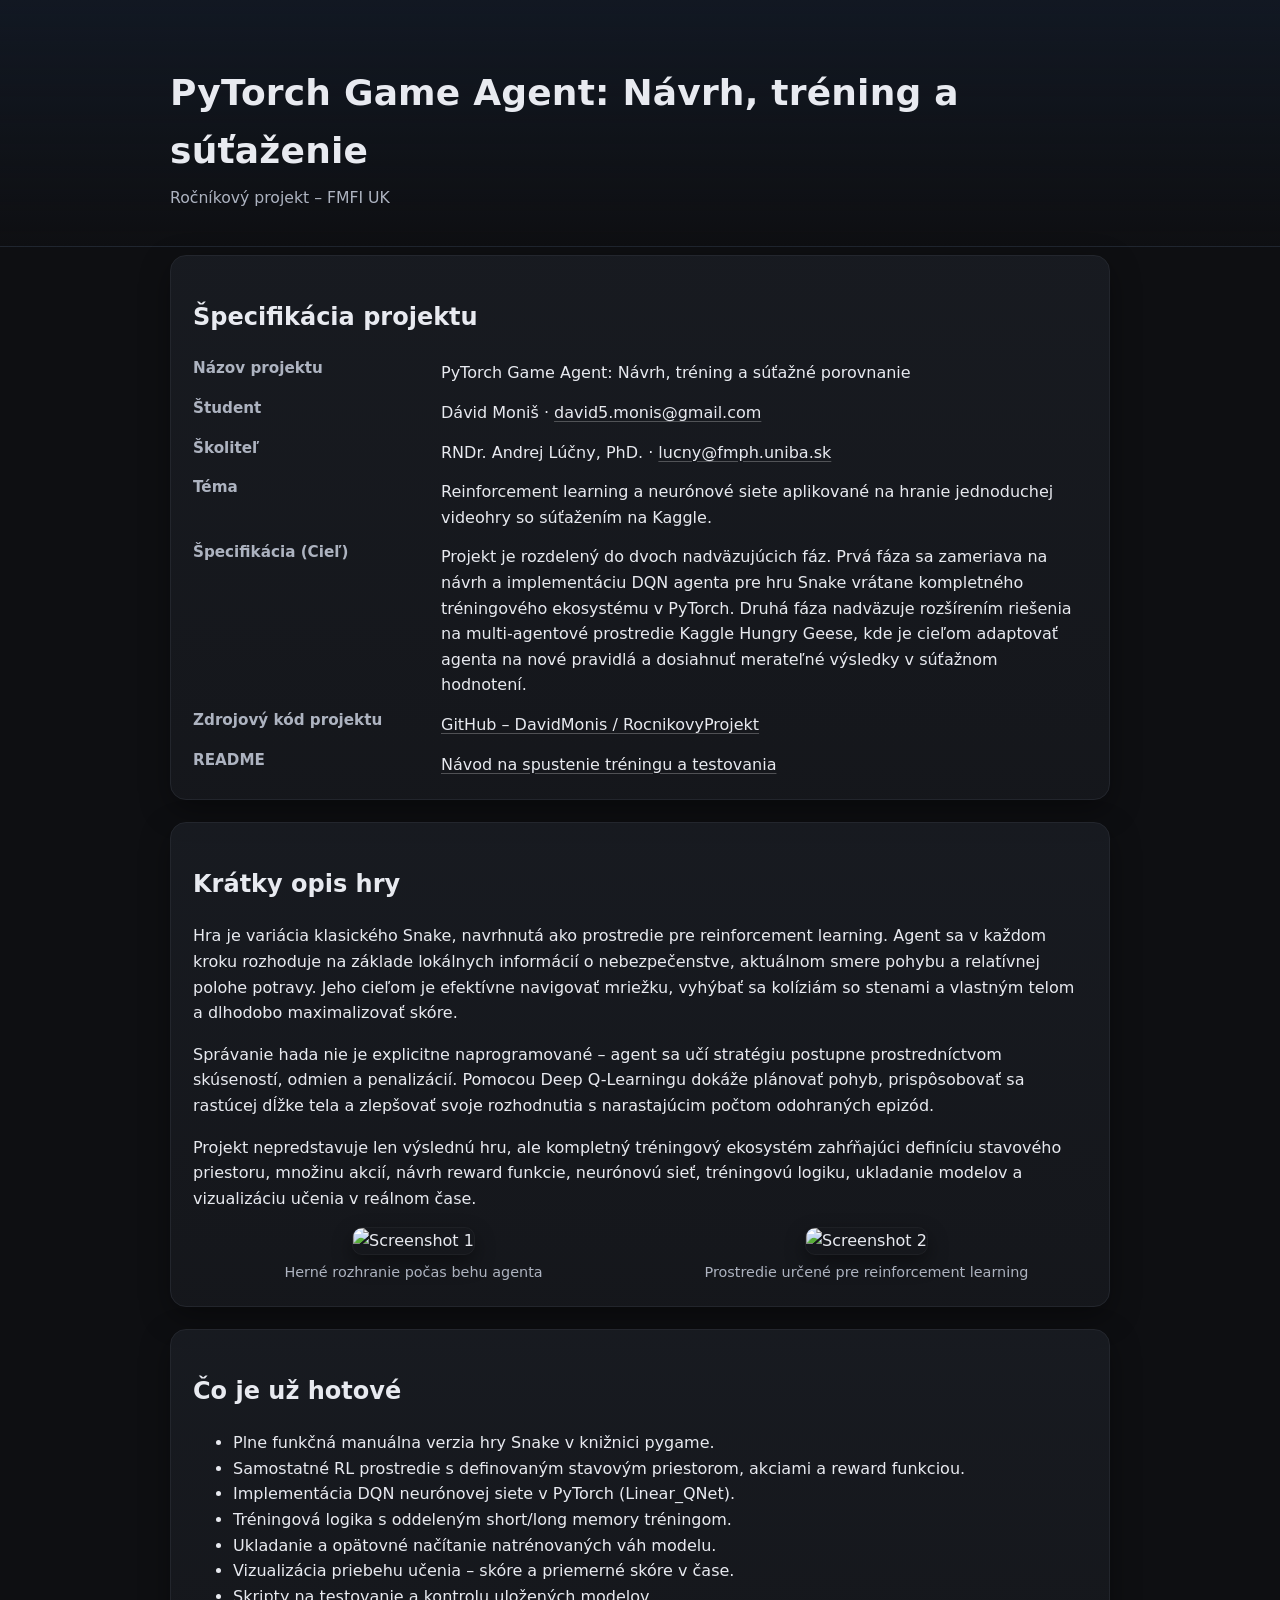
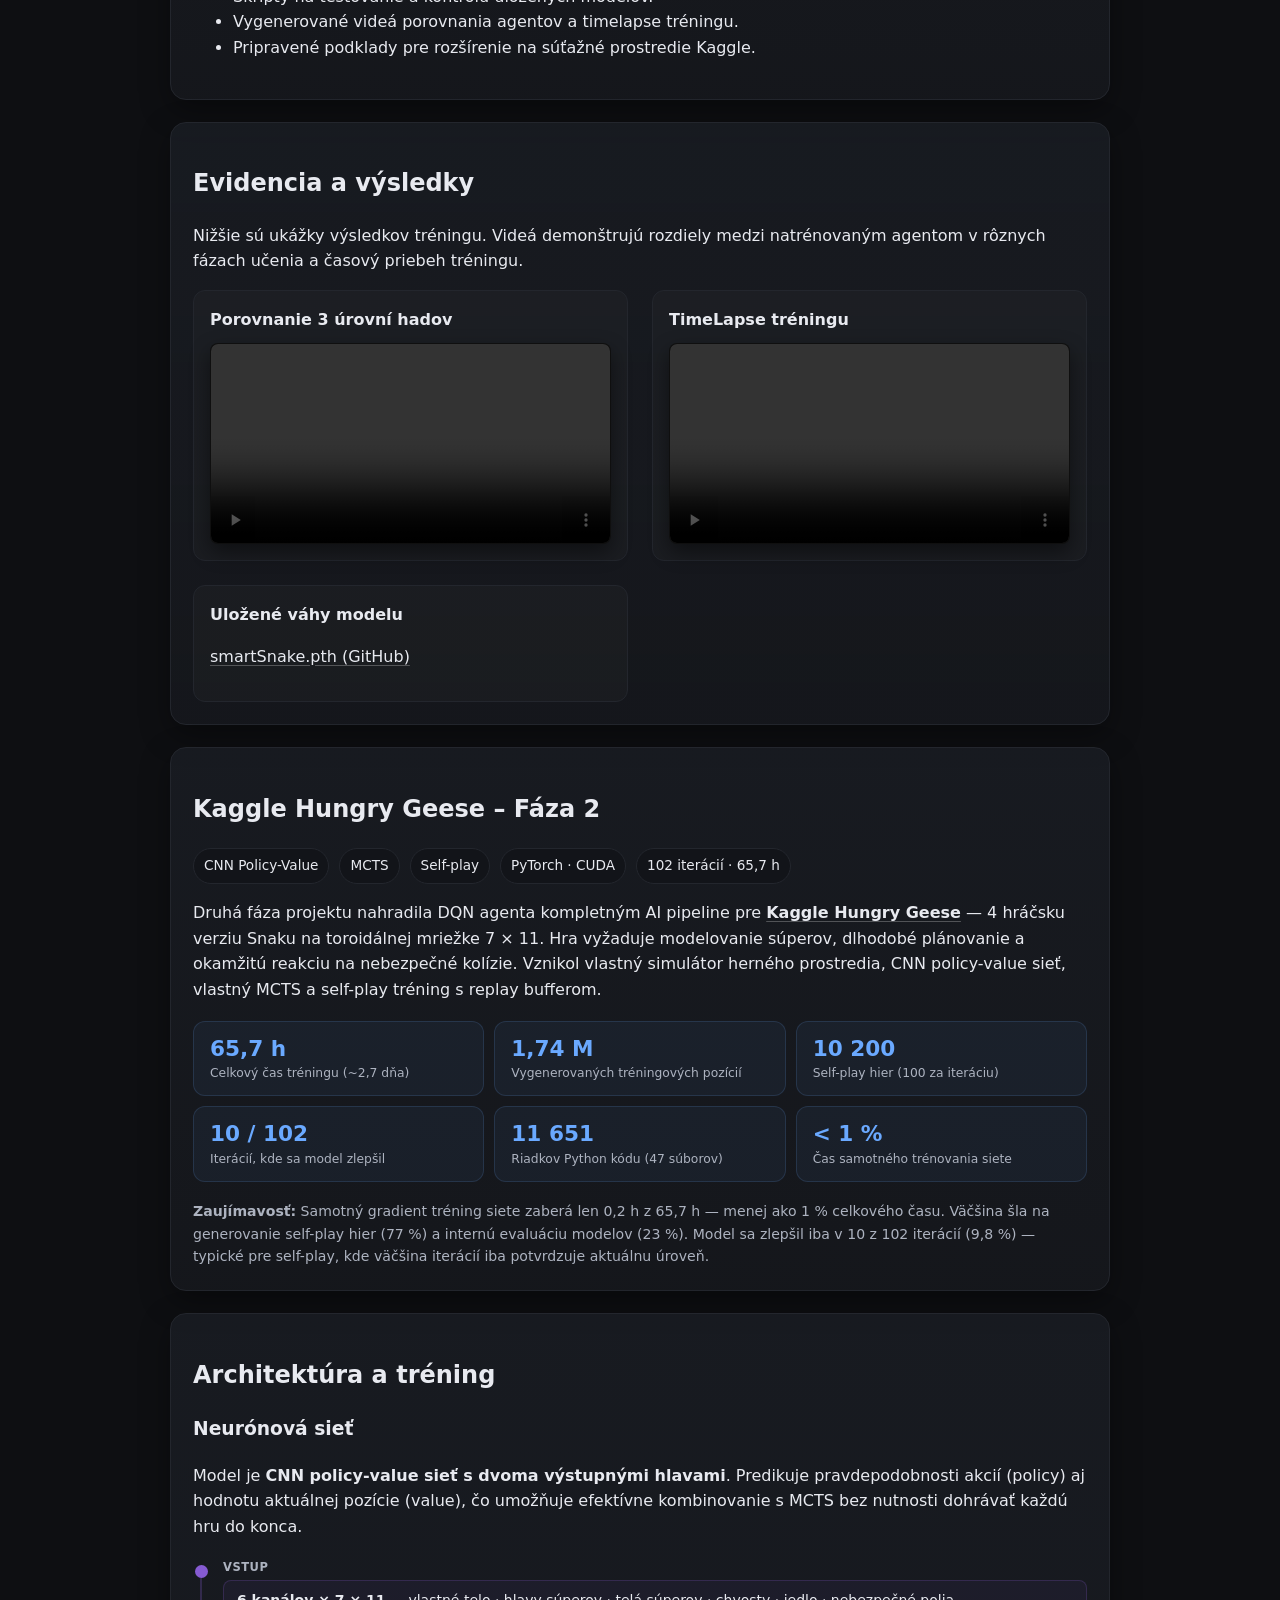
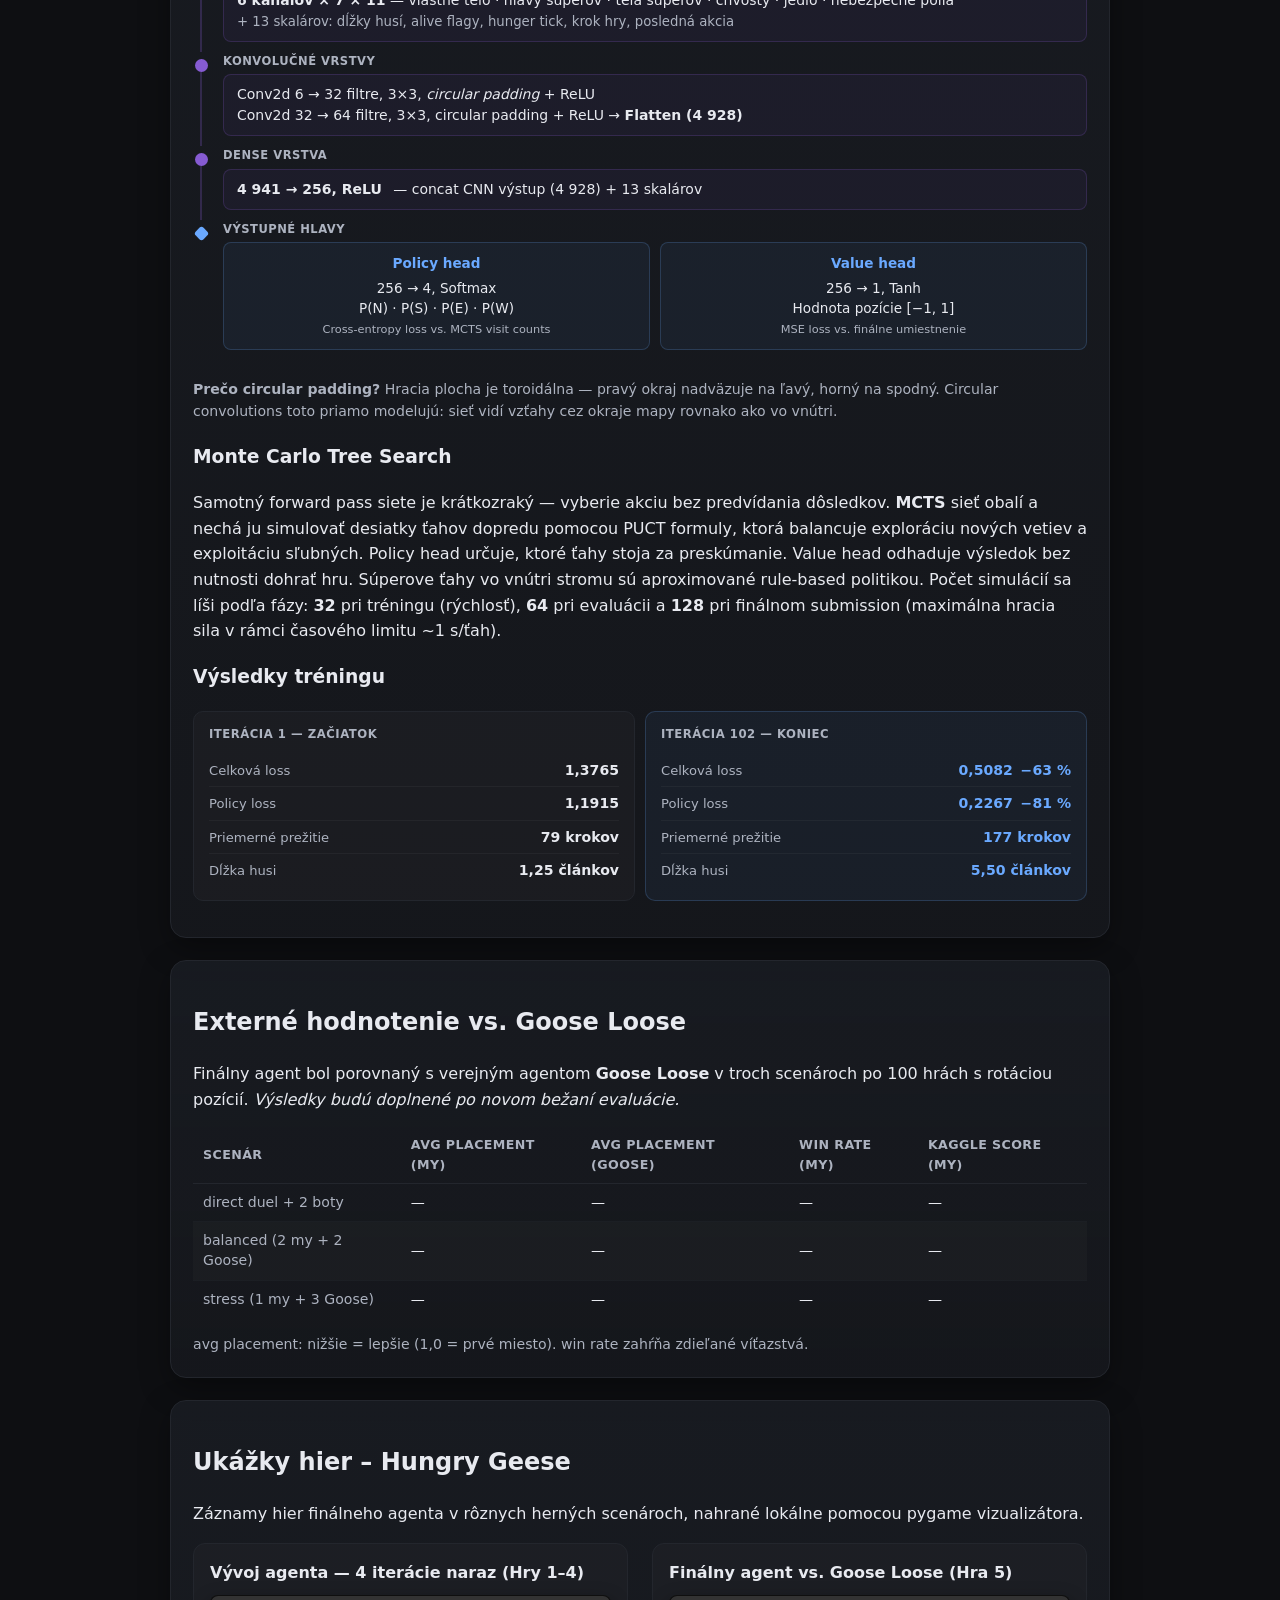
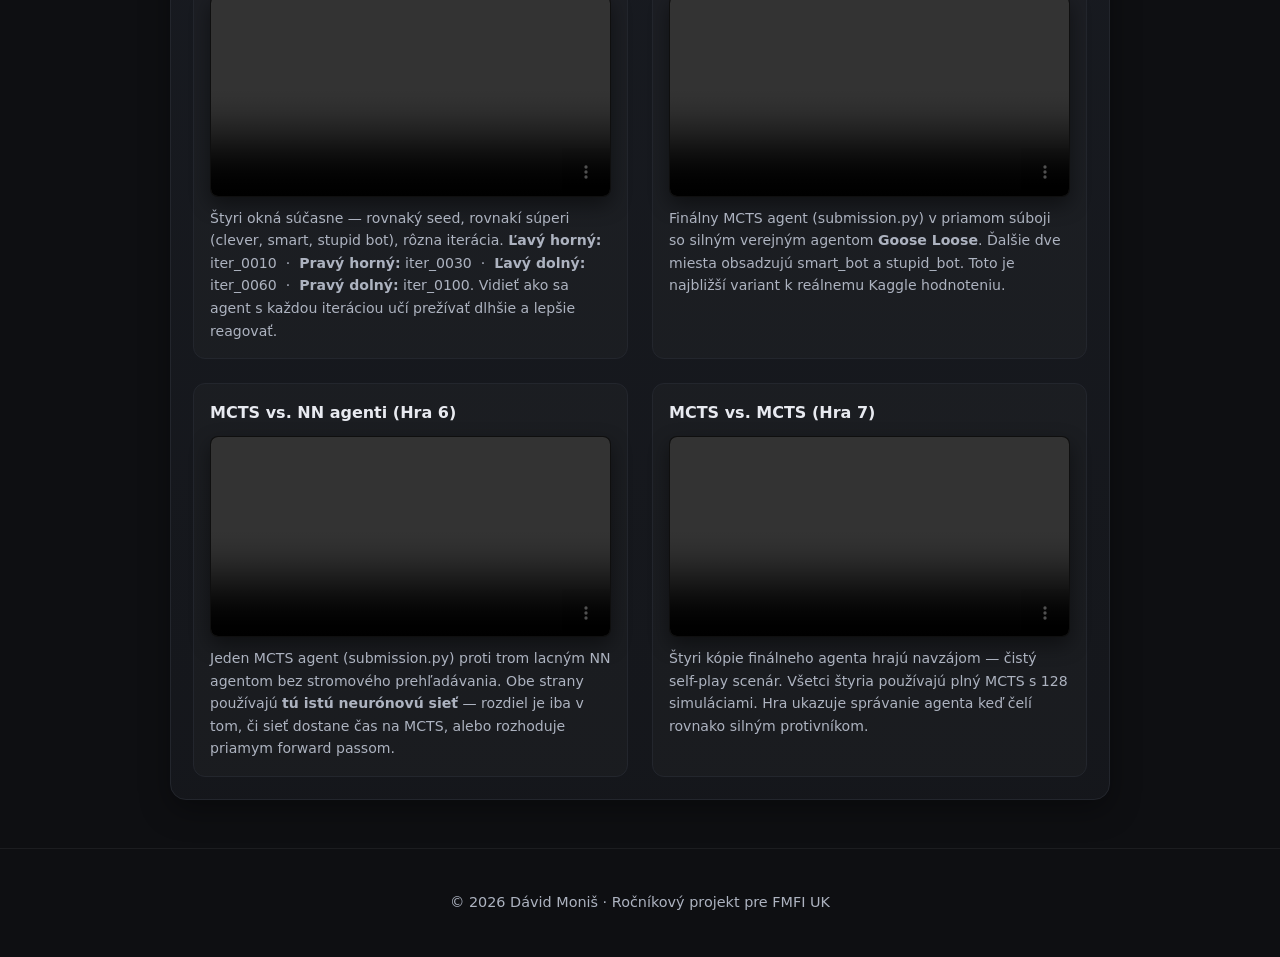
==== index.html @ ac4fe653 "Update index.html" ====
<!DOCTYPE html>
<html lang="sk">
<head>
  <meta charset="utf-8" />
  <meta name="viewport" content="width=device-width, initial-scale=1" />
  <title>PyTorch Game Agent: Návrh, tréning a súťaženie</title>
  <meta name="description" content="Ročníkový projekt: tréning neurónovej siete v Pythone (PyTorch) pre hranie jednoduchej videohry a súťažné porovnanie (Kaggle).">
  <style>
:root{
  --bg: #0e0f12;
  --card: #16181d;
  --text: #e8eaf0;
  --muted: #adb3c0;
  --accent: #6aa9ff;
  --accent-2: #a26bff;
  --border: #23262d;
  --shadow: 0 10px 30px rgba(0,0,0,0.35);
  --radius: 16px;
}

*{ box-sizing: border-box; }

html, body{
  margin: 0;
  padding: 0;
  background: radial-gradient(1200px 800px at 20% -10%, #182030 0%, var(--bg) 55%);
  color: var(--text);
  font-family: system-ui, -apple-system, Segoe UI, Roboto, Ubuntu, Cantarell,
               "Helvetica Neue", Arial, "Noto Sans", "Apple Color Emoji",
               "Segoe UI Emoji", "Segoe UI Symbol";
  line-height: 1.6;
}

.container{
  width: 100%;
  max-width: 980px;
  margin: 0 auto;
  padding: 0 20px;
}

.site-header{
  padding: 64px 0 36px;
  background: linear-gradient(180deg, rgba(20,30,46,0.6), rgba(14,15,18,0));
  border-bottom: 1px solid rgba(255,255,255,0.06);
}

.project-title{
  margin: 0 0 6px 0;
  font-size: clamp(24px, 3vw, 36px);
  letter-spacing: 0.2px;
}

.project-subtitle{
  margin: 0;
  color: var(--muted);
  font-size: 0.98rem;
}

.card{
  background: linear-gradient(180deg, rgba(30,34,42,0.6), rgba(22,24,29,0.85));
  border: 1px solid var(--border);
  border-radius: var(--radius);
  box-shadow: var(--shadow);
  padding: 22px 22px;
  margin-top: 22px;
}

.project-spec{
  margin-top: 8px;
}

.spec-list{
  display: grid;
  grid-template-columns: 1fr;
  gap: 14px 24px;
  margin: 0;
}

.spec-list dt{
  font-weight: 600;
  color: var(--muted);
  font-size: 0.95rem;
}

.spec-list dd{
  margin: 4px 0 0 0;
}

/* ── Badges ── */
.badges{
  margin-top: 16px;
  display: flex;
  flex-wrap: wrap;
  gap: 10px;
}

.badge{
  display: inline-block;
  padding: 6px 10px;
  border: 1px solid var(--border);
  border-radius: 999px;
  background: #121419;
  font-size: 0.85rem;
  color: var(--text);
}

/* ── Media grid ── */
.media-grid{
  display: grid;
  grid-template-columns: 1fr;
  gap: 12px;
  margin-top: 12px;
}

.media-grid figure{
  margin: 0;
  text-align: center;
}

.media-grid img{
  max-width: 100%;
  border-radius: 10px;
  border: 1px solid rgba(255,255,255,0.04);
  box-shadow: 0 8px 20px rgba(0,0,0,0.4);
}

.media-grid figcaption{
  margin-top: 6px;
  font-size: 0.9rem;
  color: var(--muted);
}

/* ── Video grid ── */
.video-grid{
  display: grid;
  grid-template-columns: 1fr;
  gap: 20px;
  margin-top: 16px;
}

.video-card{
  background: rgba(255,255,255,0.02);
  border: 1px solid var(--border);
  border-radius: 12px;
  padding: 16px;
}

.video-card h3{
  margin: 0 0 10px;
  font-size: 1rem;
  color: var(--text);
}

.video-card video{
  display: block;
  width: 100%;
  border-radius: 8px;
  border: 1px solid rgba(255,255,255,0.06);
  background: #000;
  box-shadow: 0 8px 20px rgba(0,0,0,0.45);
}

.note{
  font-size: 0.88rem;
  color: var(--muted);
  margin: 10px 0 0;
}

/* ── Stat grid ── */
.stat-grid {
  display: grid;
  grid-template-columns: repeat(3, 1fr);
  gap: 10px;
  margin: 18px 0;
}

.stat-card {
  background: rgba(106, 169, 255, 0.06);
  border: 1px solid rgba(106, 169, 255, 0.15);
  border-radius: 12px;
  padding: 14px 16px;
}

.stat-card .sv {
  display: block;
  font-size: 1.35rem;
  font-weight: 700;
  color: var(--accent);
  line-height: 1.2;
}

.stat-card .sl {
  display: block;
  font-size: 0.77rem;
  color: var(--muted);
  margin-top: 4px;
  line-height: 1.3;
}

/* ── Architecture timeline ── */
.arch-timeline {
  margin: 18px 0;
}

.arch-tl-item {
  display: flex;
  gap: 14px;
}

.arch-tl-aside {
  width: 16px;
  flex-shrink: 0;
  display: flex;
  flex-direction: column;
  align-items: center;
}

.arch-tl-dot {
  width: 13px;
  height: 13px;
  background: var(--accent-2);
  border-radius: 50%;
  opacity: 0.8;
  flex-shrink: 0;
  margin-top: 7px;
}

.arch-tl-dot.diamond {
  border-radius: 3px;
  transform: rotate(45deg);
  width: 11px;
  height: 11px;
  background: var(--accent);
  opacity: 1;
  margin-top: 8px;
}

.arch-tl-line {
  width: 2px;
  background: rgba(162, 107, 255, 0.2);
  flex: 1;
  min-height: 14px;
}

.arch-tl-body {
  flex: 1;
  padding-bottom: 10px;
}

.arch-tl-layer {
  font-size: 0.72rem;
  font-weight: 700;
  text-transform: uppercase;
  letter-spacing: 0.5px;
  color: var(--muted);
  margin-bottom: 4px;
}

.arch-tl-box {
  background: rgba(162, 107, 255, 0.05);
  border: 1px solid rgba(162, 107, 255, 0.17);
  border-radius: 8px;
  padding: 9px 13px;
  font-size: 0.875rem;
  line-height: 1.5;
}

.arch-tl-heads {
  display: flex;
  gap: 10px;
}

.arch-tl-head {
  flex: 1;
  background: rgba(106, 169, 255, 0.06);
  border: 1px solid rgba(106, 169, 255, 0.2);
  border-radius: 8px;
  padding: 10px 12px;
  font-size: 0.85rem;
  text-align: center;
  line-height: 1.5;
}

.arch-tl-head strong {
  display: block;
  color: var(--accent);
  margin-bottom: 4px;
}

/* ── Data table ── */
.data-table {
  width: 100%;
  border-collapse: collapse;
  font-size: 0.88rem;
  margin: 14px 0;
}

.data-table th {
  text-align: left;
  color: var(--muted);
  font-weight: 600;
  padding: 7px 10px;
  border-bottom: 1px solid var(--border);
  font-size: 0.79rem;
  text-transform: uppercase;
  letter-spacing: 0.4px;
}

.data-table td {
  padding: 9px 10px;
  border-bottom: 1px solid rgba(35, 38, 45, 0.5);
  line-height: 1.4;
}

.data-table tbody tr:nth-child(even) td {
  background: rgba(255, 255, 255, 0.018);
}

.data-table tr:last-child td {
  border-bottom: none;
}

.data-table td:first-child {
  color: var(--muted);
}

/* ── Before / After ── */
.before-after {
  display: grid;
  grid-template-columns: 1fr 1fr;
  gap: 10px;
  margin: 14px 0;
  font-size: 0.88rem;
}

.ba-col {
  border-radius: 10px;
  padding: 13px 15px;
}

.ba-col.ba-before {
  background: rgba(255, 255, 255, 0.025);
  border: 1px solid var(--border);
}

.ba-col.ba-after {
  background: rgba(106, 169, 255, 0.06);
  border: 1px solid rgba(106, 169, 255, 0.2);
}

.ba-col h4 {
  margin: 0 0 10px;
  font-size: 0.73rem;
  text-transform: uppercase;
  letter-spacing: 0.5px;
  color: var(--muted);
}

.ba-row {
  display: flex;
  justify-content: space-between;
  align-items: baseline;
  padding: 5px 0;
  border-bottom: 1px solid rgba(255, 255, 255, 0.04);
  gap: 6px;
}

.ba-row:last-child {
  border-bottom: none;
}

.ba-key {
  color: var(--muted);
  font-size: 0.82rem;
  flex-shrink: 0;
}

.ba-val {
  font-weight: 600;
  text-align: right;
}

.ba-after .ba-val {
  color: var(--accent);
}

/* ── Links ── */
a,
a:link,
a:visited,
a:hover,
a:active,
a:focus,
a[href],
a[href^="mailto"],
a[href^="http"]{
  color: var(--text) !important;
  text-decoration: underline;
  text-decoration-color: rgba(255,255,255,0.25);
  text-underline-offset: 3px;
}

a:hover{
  text-decoration-color: var(--accent);
}

.card a{
  font-weight: 500;
}

/* ── Footer ── */
.site-footer{
  margin-top: 48px;
  padding: 28px 0;
  border-top: 1px solid rgba(255,255,255,0.06);
  color: var(--muted);
  font-size: 0.9rem;
  text-align: center;
}

/* ── Responsive ── */
@media (min-width: 720px){
  .spec-list{
    grid-template-columns: 220px 1fr;
    gap: 10px 28px;
  }
  .spec-list > div{
    display: contents;
  }
  .media-grid{
    grid-template-columns: 1fr 1fr;
  }
  .video-grid{
    grid-template-columns: 1fr 1fr;
    gap: 1.5rem;
  }
}

@media (max-width: 580px) {
  .stat-grid        { grid-template-columns: repeat(2, 1fr); }
  .before-after     { grid-template-columns: 1fr; }
  .arch-tl-heads    { flex-direction: column; }
}
  </style>
</head>
<body>
  <header class="site-header">
    <div class="container">
      <h1 class="project-title">PyTorch Game Agent: Návrh, tréning a súťaženie</h1>
      <p class="project-subtitle">Ročníkový projekt – FMFI UK</p>
    </div>
  </header>

  <main class="container">

    <!-- Sekcia: Základné info -->
    <section class="card project-spec">
      <h2>Špecifikácia projektu</h2>
      <dl class="spec-list">
        <div>
          <dt>Názov projektu</dt>
          <dd>PyTorch Game Agent: Návrh, tréning a súťažné porovnanie</dd>
        </div>
        <div>
          <dt>Študent</dt>
          <dd>Dávid Moniš &middot; <a href="mailto:david5.monis@gmail.com">david5.monis@gmail.com</a></dd>
        </div>
        <div>
          <dt>Školiteľ</dt>
          <dd>RNDr. Andrej Lúčny, PhD. &middot; <a href="mailto:lucny@fmph.uniba.sk">lucny@fmph.uniba.sk</a></dd>
        </div>
        <div>
          <dt>Téma</dt>
          <dd>Reinforcement learning a neurónové siete aplikované na hranie jednoduchej videohry so súťažením na Kaggle.</dd>
        </div>
        <div>
          <dt>Špecifikácia (Cieľ)</dt>
          <dd>
            Projekt je rozdelený do dvoch nadväzujúcich fáz.
            Prvá fáza sa zameriava na návrh a implementáciu DQN agenta pre hru Snake vrátane kompletného tréningového ekosystému v PyTorch.
            Druhá fáza nadväzuje rozšírením riešenia na multi-agentové prostredie Kaggle Hungry Geese,
            kde je cieľom adaptovať agenta na nové pravidlá a dosiahnuť merateľné výsledky v súťažnom hodnotení.
          </dd>
        </div>
        <div>
          <dt>Zdrojový kód projektu</dt>
          <dd>
            <a href="https://github.com/DavidMonis/RocnikovyProjekt" target="_blank" rel="noopener">
            GitHub – DavidMonis / RocnikovyProjekt
            </a>
          </dd>
        </div>
        <div>
          <dt>README</dt>
          <dd>
            <a href="https://github.com/DavidMonis/RocnikovyProjekt/blob/main/README.md" target="_blank" rel="noopener">
              Návod na spustenie tréningu a testovania
            </a>
          </dd>
        </div>
      </dl>
    </section>

    <!-- Sekcia: Stručný opis hry -->
    <section class="card">
      <h2>Krátky opis hry</h2>
      <p>
        Hra je variácia klasického Snake, navrhnutá ako prostredie pre reinforcement learning.
        Agent sa v každom kroku rozhoduje na základe lokálnych informácií o nebezpečenstve,
        aktuálnom smere pohybu a relatívnej polohe potravy. Jeho cieľom je efektívne navigovať
        mriežku, vyhýbať sa kolíziám so stenami a vlastným telom a dlhodobo maximalizovať skóre.
      </p>
      <p>
        Správanie hada nie je explicitne naprogramované – agent sa učí stratégiu postupne
        prostredníctvom skúseností, odmien a penalizácií. Pomocou Deep Q-Learningu dokáže
        plánovať pohyb, prispôsobovať sa rastúcej dĺžke tela a zlepšovať svoje rozhodnutia
        s narastajúcim počtom odohraných epizód.
      </p>
      <p>
        Projekt nepredstavuje len výslednú hru, ale kompletný tréningový ekosystém zahŕňajúci
        definíciu stavového priestoru, množinu akcií, návrh reward funkcie, neurónovú sieť,
        tréningovú logiku, ukladanie modelov a vizualizáciu učenia v reálnom čase.
      </p>
      <div class="media-grid">
        <figure>
          <img src="https://raw.githubusercontent.com/DavidMonis/RocnikovyProjekt/main/image/1.png" alt="Screenshot 1" />
          <figcaption>Herné rozhranie počas behu agenta</figcaption>
        </figure>
        <figure>
          <img src="https://raw.githubusercontent.com/DavidMonis/RocnikovyProjekt/main/image/2.png" alt="Screenshot 2" />
          <figcaption>Prostredie určené pre reinforcement learning</figcaption>
        </figure>
      </div>
    </section>

    <!-- Sekcia: Čo je hotové -->
    <section class="card">
      <h2>Čo je už hotové</h2>
      <ul>
        <li>Plne funkčná manuálna verzia hry Snake v knižnici pygame.</li>
        <li>Samostatné RL prostredie s definovaným stavovým priestorom, akciami a reward funkciou.</li>
        <li>Implementácia DQN neurónovej siete v PyTorch (Linear_QNet).</li>
        <li>Tréningová logika s oddeleným short/long memory tréningom.</li>
        <li>Ukladanie a opätovné načítanie natrénovaných váh modelu.</li>
        <li>Vizualizácia priebehu učenia – skóre a priemerné skóre v čase.</li>
        <li>Skripty na testovanie a kontrolu uložených modelov.</li>
        <li>Vygenerované videá porovnania agentov a timelapse tréningu.</li>
        <li>Pripravené podklady pre rozšírenie na súťažné prostredie Kaggle.</li>
      </ul>
    </section>

    <!-- Sekcia: Evidencia / výsledky -->
    <section class="card">
      <h2>Evidencia a výsledky</h2>
      <p>
        Nižšie sú ukážky výsledkov tréningu. Videá demonštrujú rozdiely medzi
        natrénovaným agentom v rôznych fázach učenia a časový priebeh tréningu.
      </p>
      <div class="video-grid">
        <div class="video-card">
          <h3>Porovnanie 3 úrovní hadov</h3>
          <video controls playsinline width="100%" preload="metadata">
            <source src="https://raw.githubusercontent.com/DavidMonis/RocnikovyProjekt/main/video/Comparison1.mp4" type="video/mp4">
            Váš prehliadač nepodporuje HTML5 video.
          </video>
        </div>
        <div class="video-card">
          <h3>TimeLapse tréningu</h3>
          <video controls playsinline width="100%" preload="metadata">
            <source src="https://raw.githubusercontent.com/DavidMonis/RocnikovyProjekt/main/video/TimeLapse1.mp4" type="video/mp4">
            Váš prehliadač nepodporuje HTML5 video.
          </video>
        </div>
        <div class="video-card">
          <h3>Uložené váhy modelu</h3>
          <p>
            <a href="https://github.com/DavidMonis/RocnikovyProjekt/blob/main/Snake/model/smartSnake.pth" target="_blank" rel="noopener">
              smartSnake.pth (GitHub)
            </a>
          </p>
        </div>
      </div>
    </section>

    <!-- Sekcia: Kaggle Hungry Geese – Fáza 2 – Úvod -->
    <section class="card">
      <h2>Kaggle Hungry Geese – Fáza 2</h2>

      <div class="badges">
        <span class="badge">CNN Policy-Value</span>
        <span class="badge">MCTS</span>
        <span class="badge">Self-play</span>
        <span class="badge">PyTorch · CUDA</span>
        <span class="badge">102 iterácií · 65,7 h</span>
      </div>

      <p>
        Druhá fáza projektu nahradila DQN agenta kompletným AI pipeline pre
        <a href="https://www.kaggle.com/competitions/hungry-geese" target="_blank" rel="noopener"><strong>Kaggle Hungry Geese</strong></a>
        — 4 hráčsku verziu Snaku na toroidálnej mriežke 7 × 11. Hra vyžaduje
        modelovanie súperov, dlhodobé plánovanie a okamžitú reakciu na nebezpečné kolízie.
        Vznikol vlastný simulátor herného prostredia, CNN policy-value sieť, vlastný MCTS
        a self-play tréning s replay bufferom.
      </p>

      <div class="stat-grid">
        <div class="stat-card">
          <span class="sv">65,7 h</span>
          <span class="sl">Celkový čas tréningu (~2,7 dňa)</span>
        </div>
        <div class="stat-card">
          <span class="sv">1,74 M</span>
          <span class="sl">Vygenerovaných tréningových pozícií</span>
        </div>
        <div class="stat-card">
          <span class="sv">10 200</span>
          <span class="sl">Self-play hier (100 za iteráciu)</span>
        </div>
        <div class="stat-card">
          <span class="sv">10 / 102</span>
          <span class="sl">Iterácií, kde sa model zlepšil</span>
        </div>
        <div class="stat-card">
          <span class="sv">11 651</span>
          <span class="sl">Riadkov Python kódu (47 súborov)</span>
        </div>
        <div class="stat-card">
          <span class="sv">&lt; 1 %</span>
          <span class="sl">Čas samotného trénovania siete</span>
        </div>
      </div>

      <p class="note">
        <strong>Zaujímavosť:</strong> Samotný gradient tréning siete zaberá len 0,2 h z 65,7 h —
        menej ako 1 % celkového času. Väčšina šla na generovanie self-play hier (77 %)
        a internú evaluáciu modelov (23 %). Model sa zlepšil iba v 10 z 102 iterácií (9,8 %) —
        typické pre self-play, kde väčšina iterácií iba potvrdzuje aktuálnu úroveň.
      </p>
    </section>

    <!-- Sekcia: Kaggle – Architektúra a tréning -->
    <section class="card">
      <h2>Architektúra a tréning</h2>

      <h3>Neurónová sieť</h3>
      <p>
        Model je <strong>CNN policy-value sieť s dvoma výstupnými hlavami</strong>.
        Predikuje pravdepodobnosti akcií (policy) aj hodnotu aktuálnej pozície (value),
        čo umožňuje efektívne kombinovanie s MCTS bez nutnosti dohrávať každú hru do konca.
      </p>

      <div class="arch-timeline">
        <div class="arch-tl-item">
          <div class="arch-tl-aside">
            <div class="arch-tl-dot"></div>
            <div class="arch-tl-line"></div>
          </div>
          <div class="arch-tl-body">
            <div class="arch-tl-layer">Vstup</div>
            <div class="arch-tl-box">
              <strong>6 kanálov × 7 × 11</strong> — vlastné telo · hlavy súperov · telá súperov · chvosty · jedlo · nebezpečné polia<br>
              <span style="color:var(--muted); font-size:0.83rem;">+ 13 skalárov: dĺžky husí, alive flagy, hunger tick, krok hry, posledná akcia</span>
            </div>
          </div>
        </div>
        <div class="arch-tl-item">
          <div class="arch-tl-aside">
            <div class="arch-tl-dot"></div>
            <div class="arch-tl-line"></div>
          </div>
          <div class="arch-tl-body">
            <div class="arch-tl-layer">Konvolučné vrstvy</div>
            <div class="arch-tl-box">
              Conv2d 6 → 32 filtre, 3×3, <em>circular padding</em> + ReLU<br>
              Conv2d 32 → 64 filtre, 3×3, circular padding + ReLU → <strong>Flatten (4 928)</strong>
            </div>
          </div>
        </div>
        <div class="arch-tl-item">
          <div class="arch-tl-aside">
            <div class="arch-tl-dot"></div>
            <div class="arch-tl-line"></div>
          </div>
          <div class="arch-tl-body">
            <div class="arch-tl-layer">Dense vrstva</div>
            <div class="arch-tl-box">
              <strong>4 941 → 256, ReLU</strong> &ensp;— concat CNN výstup (4 928) + 13 skalárov
            </div>
          </div>
        </div>
        <div class="arch-tl-item">
          <div class="arch-tl-aside">
            <div class="arch-tl-dot diamond"></div>
          </div>
          <div class="arch-tl-body">
            <div class="arch-tl-layer">Výstupné hlavy</div>
            <div class="arch-tl-heads">
              <div class="arch-tl-head">
                <strong>Policy head</strong>
                256 → 4, Softmax<br>
                P(N) · P(S) · P(E) · P(W)<br>
                <small style="color:var(--muted)">Cross-entropy loss vs. MCTS visit counts</small>
              </div>
              <div class="arch-tl-head">
                <strong>Value head</strong>
                256 → 1, Tanh<br>
                Hodnota pozície [−1, 1]<br>
                <small style="color:var(--muted)">MSE loss vs. finálne umiestnenie</small>
              </div>
            </div>
          </div>
        </div>
      </div>

      <p class="note">
        <strong>Prečo circular padding?</strong> Hracia plocha je toroidálna — pravý okraj
        nadväzuje na ľavý, horný na spodný. Circular convolutions toto priamo modelujú:
        sieť vidí vzťahy cez okraje mapy rovnako ako vo vnútri.
      </p>

      <h3>Monte Carlo Tree Search</h3>
      <p>
        Samotný forward pass siete je krátkozraký — vyberie akciu bez predvídania dôsledkov.
        <strong>MCTS</strong> sieť obalí a nechá ju simulovať desiatky ťahov dopredu pomocou
        PUCT formuly, ktorá balancuje exploráciu nových vetiev a exploitáciu sľubných.
        Policy head určuje, ktoré ťahy stoja za preskúmanie. Value head odhaduje výsledok
        bez nutnosti dohrať hru. Súperove ťahy vo vnútri stromu sú aproximované rule-based
        politikou. Počet simulácií sa líši podľa fázy: <strong>32</strong> pri tréningu
        (rýchlosť), <strong>64</strong> pri evaluácii a <strong>128</strong> pri finálnom
        submission (maximálna hracia sila v rámci časového limitu ~1 s/ťah).
      </p>

      <h3>Výsledky tréningu</h3>

      <div class="before-after">
        <div class="ba-col ba-before">
          <h4>Iterácia 1 — začiatok</h4>
          <div class="ba-row"><span class="ba-key">Celková loss</span><span class="ba-val">1,3765</span></div>
          <div class="ba-row"><span class="ba-key">Policy loss</span><span class="ba-val">1,1915</span></div>
          <div class="ba-row"><span class="ba-key">Priemerné prežitie</span><span class="ba-val">79 krokov</span></div>
          <div class="ba-row"><span class="ba-key">Dĺžka husi</span><span class="ba-val">1,25 článkov</span></div>
        </div>
        <div class="ba-col ba-after">
          <h4>Iterácia 102 — koniec</h4>
          <div class="ba-row"><span class="ba-key">Celková loss</span><span class="ba-val">0,5082 &thinsp;−63 %</span></div>
          <div class="ba-row"><span class="ba-key">Policy loss</span><span class="ba-val">0,2267 &thinsp;−81 %</span></div>
          <div class="ba-row"><span class="ba-key">Priemerné prežitie</span><span class="ba-val">177 krokov</span></div>
          <div class="ba-row"><span class="ba-key">Dĺžka husi</span><span class="ba-val">5,50 článkov</span></div>
        </div>
      </div>
    </section>

    <!-- Sekcia: Kaggle – Externé hodnotenie -->
    <section class="card">
      <h2>Externé hodnotenie vs. Goose Loose</h2>
      <p>
        Finálny agent bol porovnaný s verejným agentom <strong>Goose Loose</strong>
        v troch scenároch po 100 hrách s rotáciou pozícií.
        <em>Výsledky budú doplnené po novom bežaní evaluácie.</em>
      </p>
      <table class="data-table">
        <thead>
          <tr>
            <th>Scenár</th>
            <th>avg placement (my)</th>
            <th>avg placement (goose)</th>
            <th>win rate (my)</th>
            <th>kaggle score (my)</th>
          </tr>
        </thead>
        <tbody>
          <tr><td>direct duel + 2 boty</td><td>—</td><td>—</td><td>—</td><td>—</td></tr>
          <tr><td>balanced (2 my + 2 Goose)</td><td>—</td><td>—</td><td>—</td><td>—</td></tr>
          <tr><td>stress (1 my + 3 Goose)</td><td>—</td><td>—</td><td>—</td><td>—</td></tr>
        </tbody>
      </table>
      <p class="note">avg placement: nižšie = lepšie (1,0 = prvé miesto). win rate zahŕňa zdieľané víťazstvá.</p>
    </section>

    <!-- Sekcia: Kaggle – Ukážky hier -->
    <section class="card">
      <h2>Ukážky hier – Hungry Geese</h2>
      <p>
        Záznamy hier finálneho agenta v rôznych herných scenároch,
        nahrané lokálne pomocou pygame vizualizátora.
      </p>

      <div class="video-grid">
        <div class="video-card">
          <h3>Vývoj agenta — 4 iterácie naraz (Hry 1–4)</h3>
          <video controls playsinline width="100%" preload="metadata">
            <source src="https://github.com/DavidMonis/RocnikovyProjekt/raw/main/video/Final_Video1.mp4" type="video/mp4">
            Váš prehliadač nepodporuje HTML5 video.
          </video>
          <p class="note">
            Štyri okná súčasne — rovnaký seed, rovnakí súperi (clever, smart, stupid bot), rôzna iterácia.
            <strong>Ľavý horný:</strong> iter_0010 &nbsp;·&nbsp;
            <strong>Pravý horný:</strong> iter_0030 &nbsp;·&nbsp;
            <strong>Ľavý dolný:</strong> iter_0060 &nbsp;·&nbsp;
            <strong>Pravý dolný:</strong> iter_0100.
            Vidieť ako sa agent s každou iteráciou učí prežívať dlhšie a lepšie reagovať.
          </p>
        </div>

        <div class="video-card">
          <h3>Finálny agent vs. Goose Loose (Hra 5)</h3>
          <video controls playsinline width="100%" preload="metadata">
            <source src="https://github.com/DavidMonis/RocnikovyProjekt/raw/main/video/Final_Video2.mp4" type="video/mp4">
            Váš prehliadač nepodporuje HTML5 video.
          </video>
          <p class="note">
            Finálny MCTS agent (submission.py) v priamom súboji so silným verejným agentom
            <strong>Goose Loose</strong>. Ďalšie dve miesta obsadzujú smart_bot a stupid_bot.
            Toto je najbližší variant k reálnemu Kaggle hodnoteniu.
          </p>
        </div>

        <div class="video-card">
          <h3>MCTS vs. NN agenti (Hra 6)</h3>
          <video controls playsinline width="100%" preload="metadata">
            <source src="https://github.com/DavidMonis/RocnikovyProjekt/raw/main/video/Final_Video3.mp4" type="video/mp4">
            Váš prehliadač nepodporuje HTML5 video.
          </video>
          <p class="note">
            Jeden MCTS agent (submission.py) proti trom lacným NN agentom bez stromového
            prehľadávania. Obe strany používajú <strong>tú istú neurónovú sieť</strong> —
            rozdiel je iba v tom, či sieť dostane čas na MCTS, alebo rozhoduje priamym forward passom.
          </p>
        </div>

        <div class="video-card">
          <h3>MCTS vs. MCTS (Hra 7)</h3>
          <video controls playsinline width="100%" preload="metadata">
            <source src="https://github.com/DavidMonis/RocnikovyProjekt/raw/main/video/Final_Video4.mp4" type="video/mp4">
            Váš prehliadač nepodporuje HTML5 video.
          </video>
          <p class="note">
            Štyri kópie finálneho agenta hrajú navzájom — čistý self-play scenár.
            Všetci štyria používajú plný MCTS s 128 simuláciami.
            Hra ukazuje správanie agenta keď čelí rovnako silným protivníkom.
          </p>
        </div>
      </div>
    </section>

  </main>

  <footer class="site-footer">
    <div class="container">
      <p>&copy; <span id="year"></span> Dávid Moniš &middot; Ročníkový projekt pre FMFI UK</p>
    </div>
    <script>
      document.getElementById('year').textContent = new Date().getFullYear();
    </script>
  </footer>
</body>
</html>
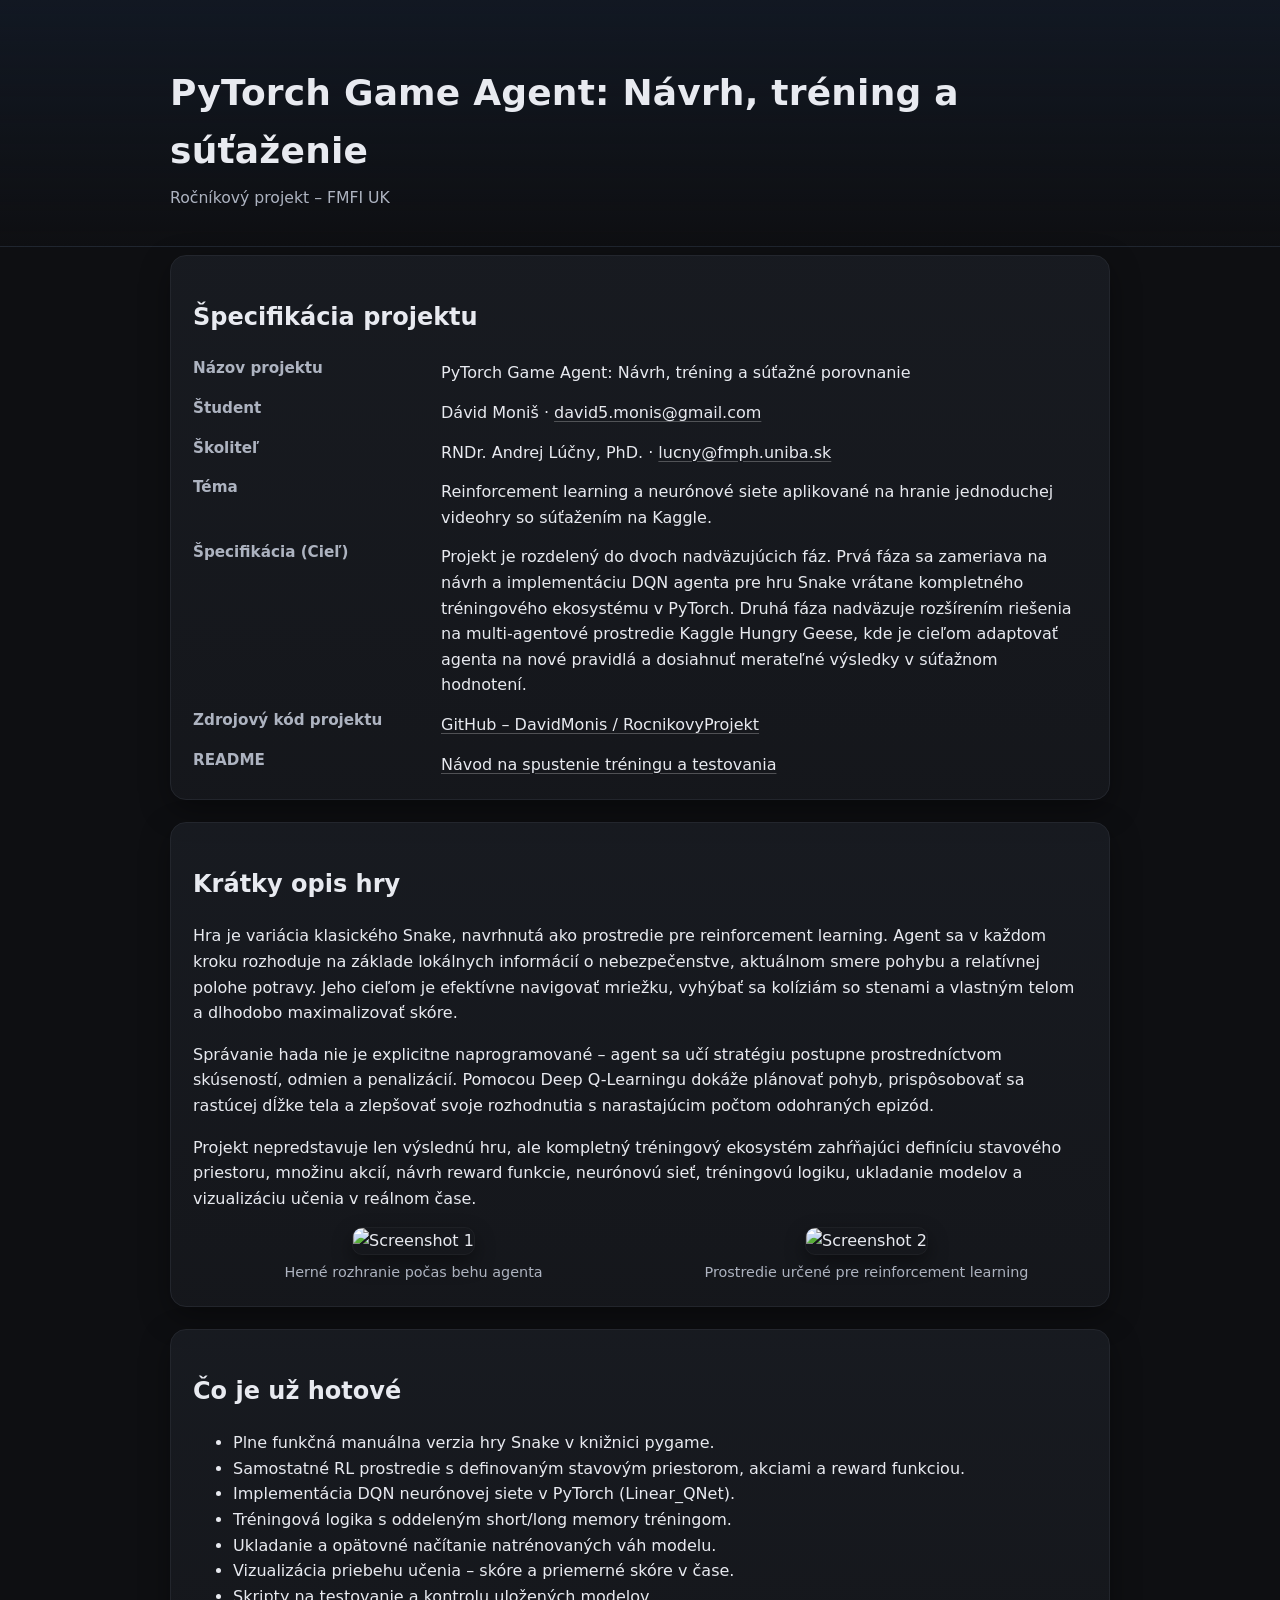
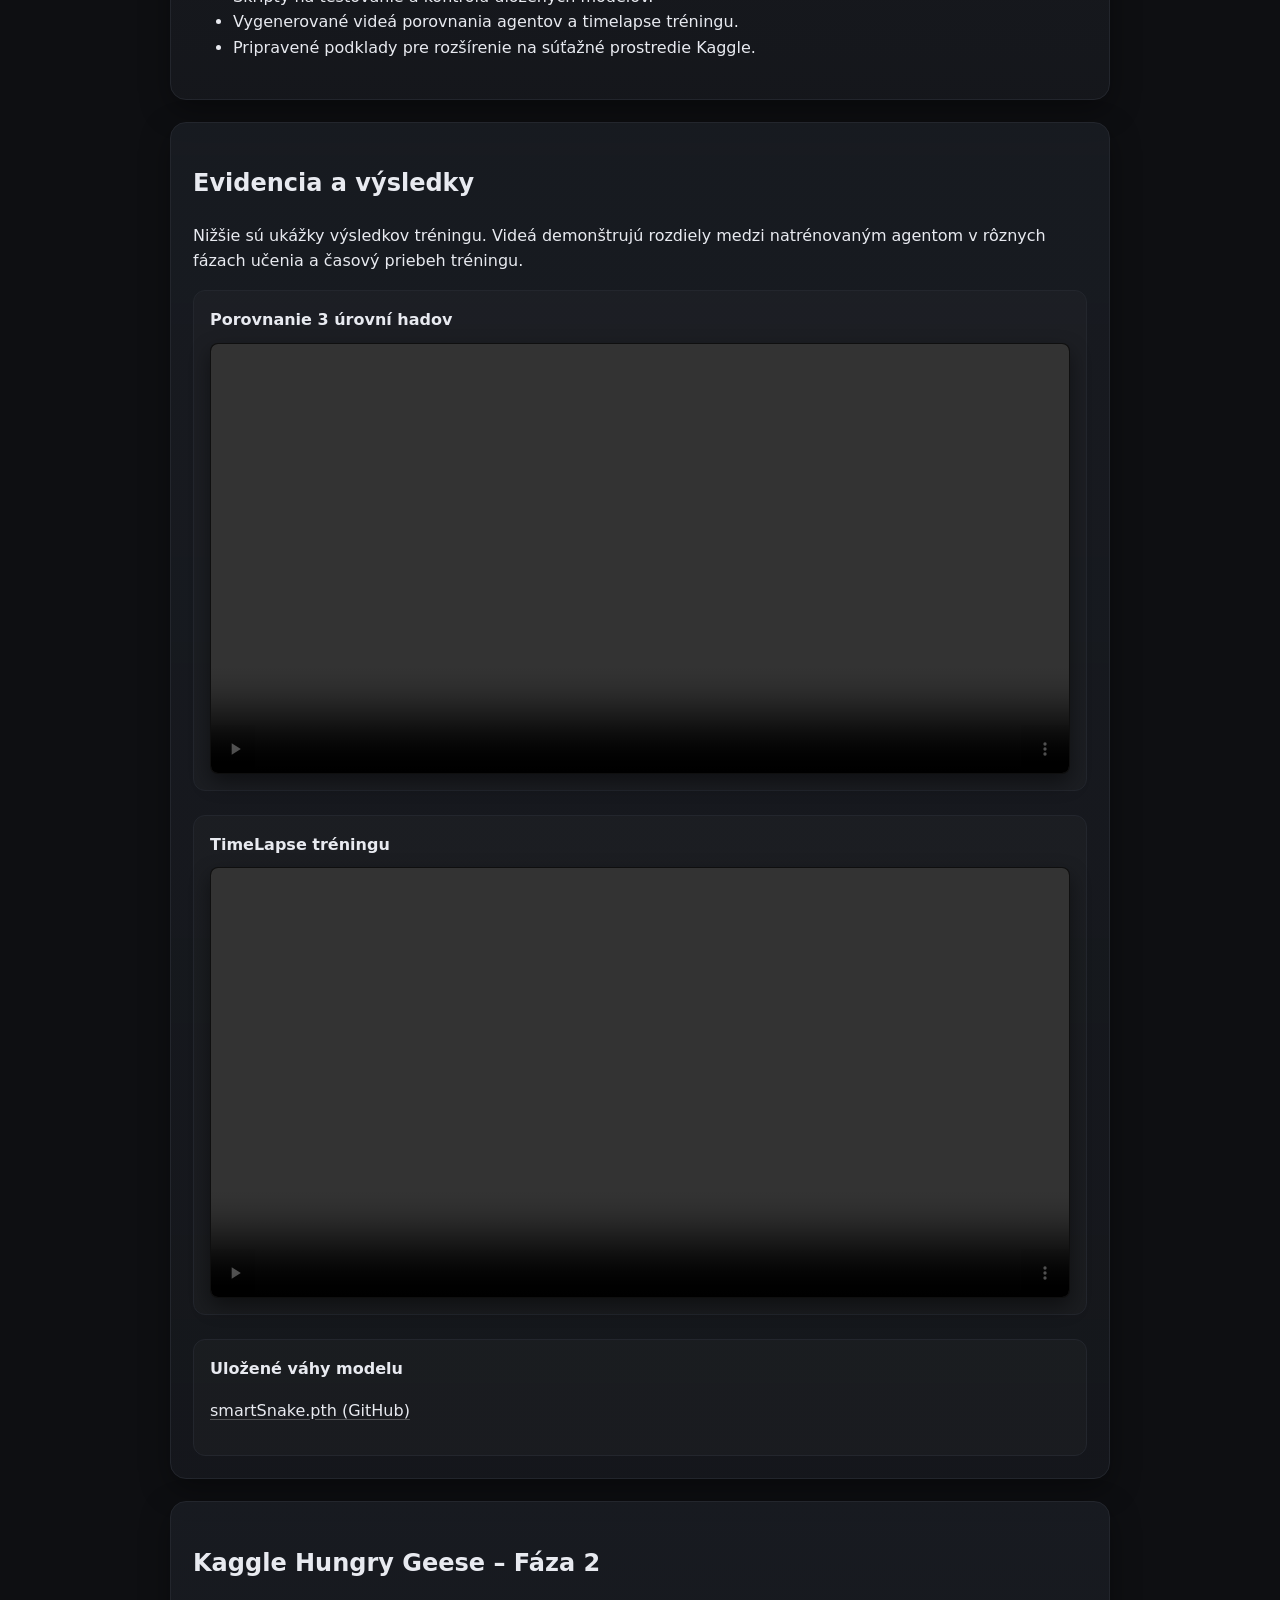
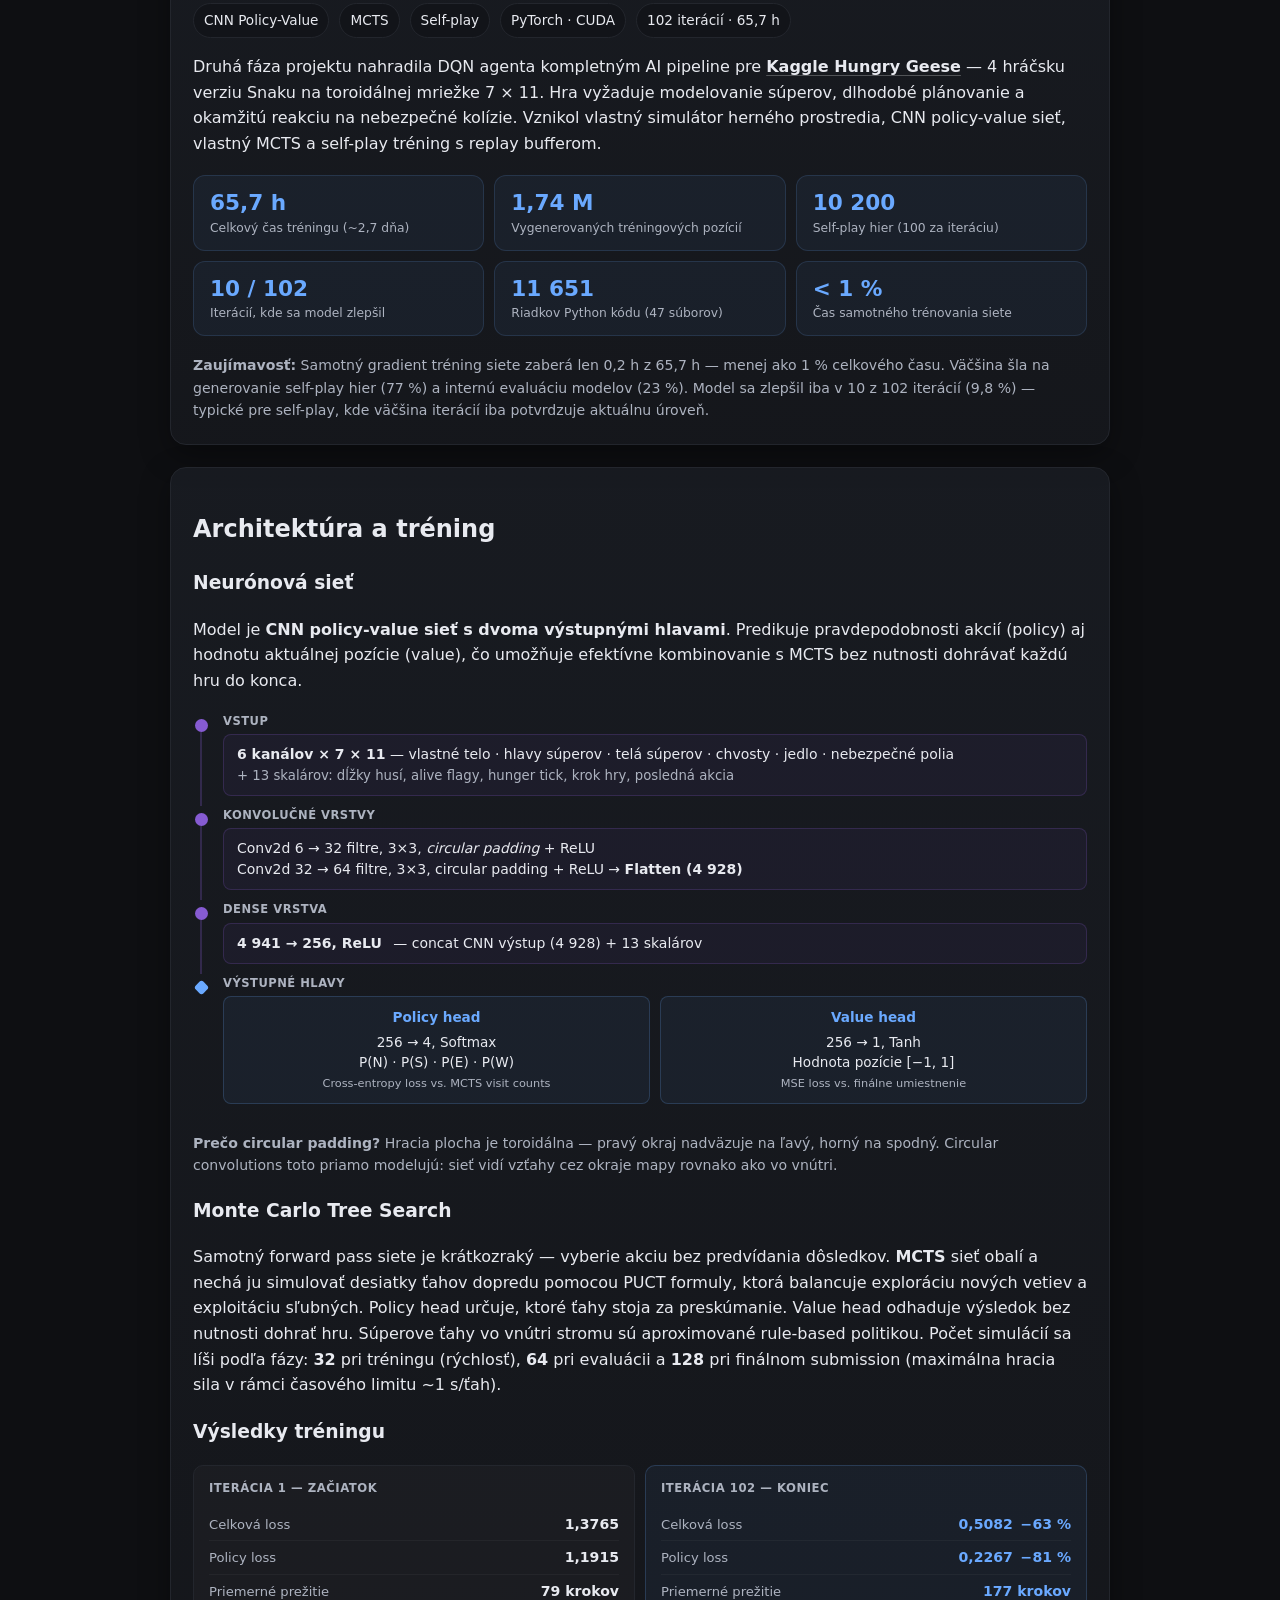
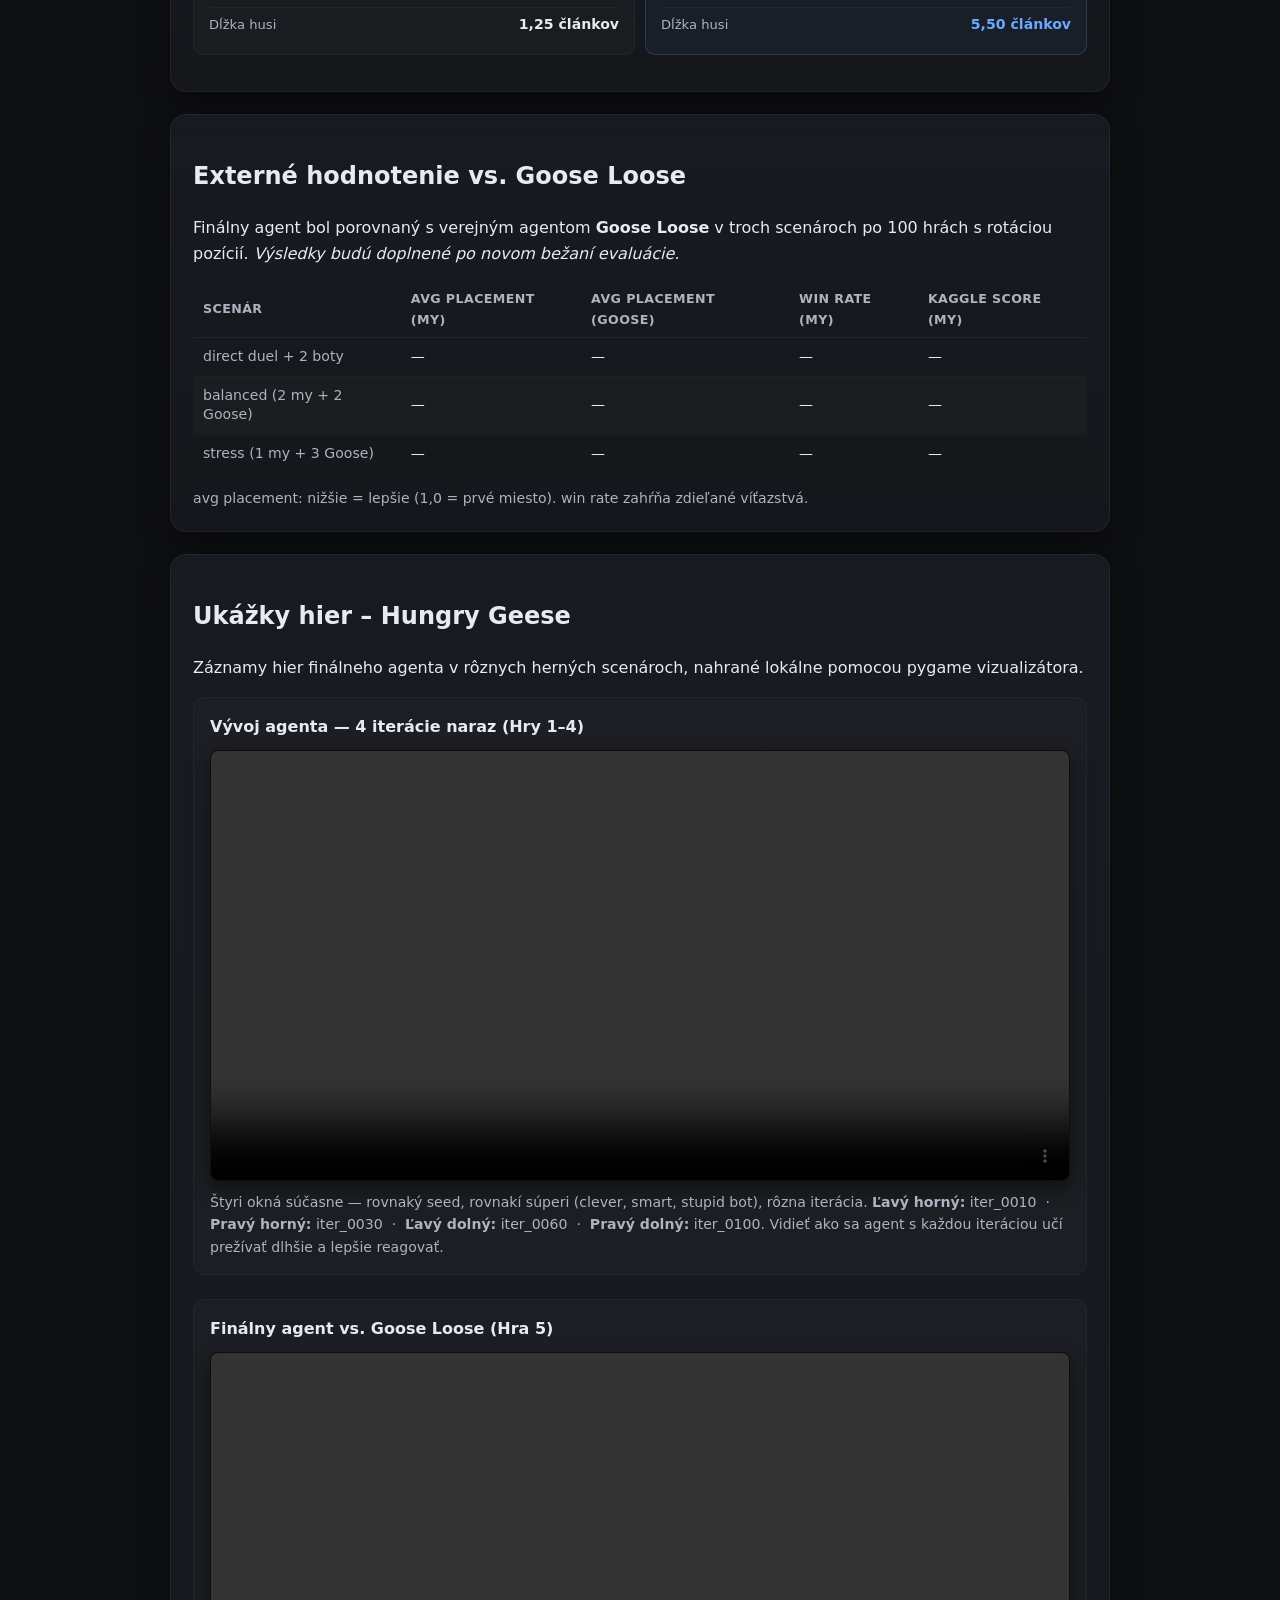
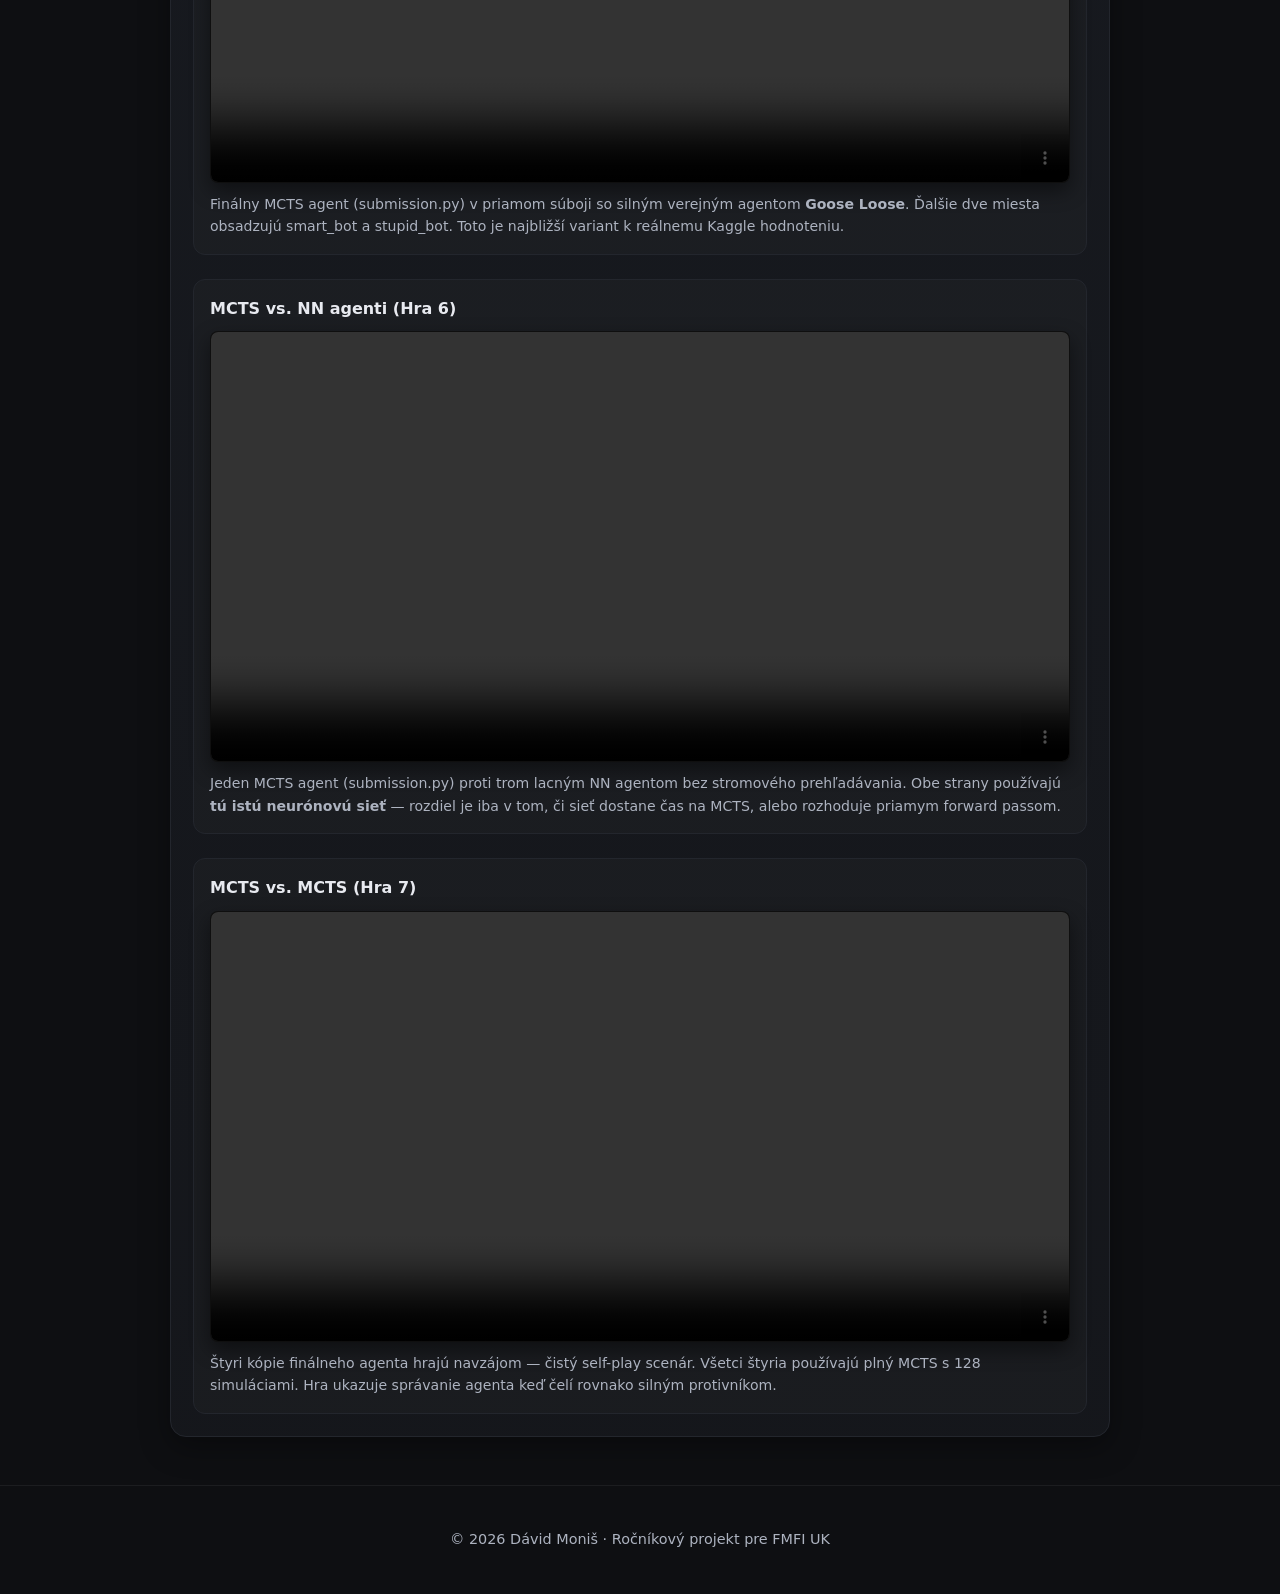
==== commit 96525c63: "Update index.html" ====
--- a/index.html
+++ b/index.html
@@ -431,7 +431,7 @@
     grid-template-columns: 1fr 1fr;
   }
   .video-grid{
-    grid-template-columns: 1fr 1fr;
+    grid-template-columns: 1fr;
     gap: 1.5rem;
   }
 }
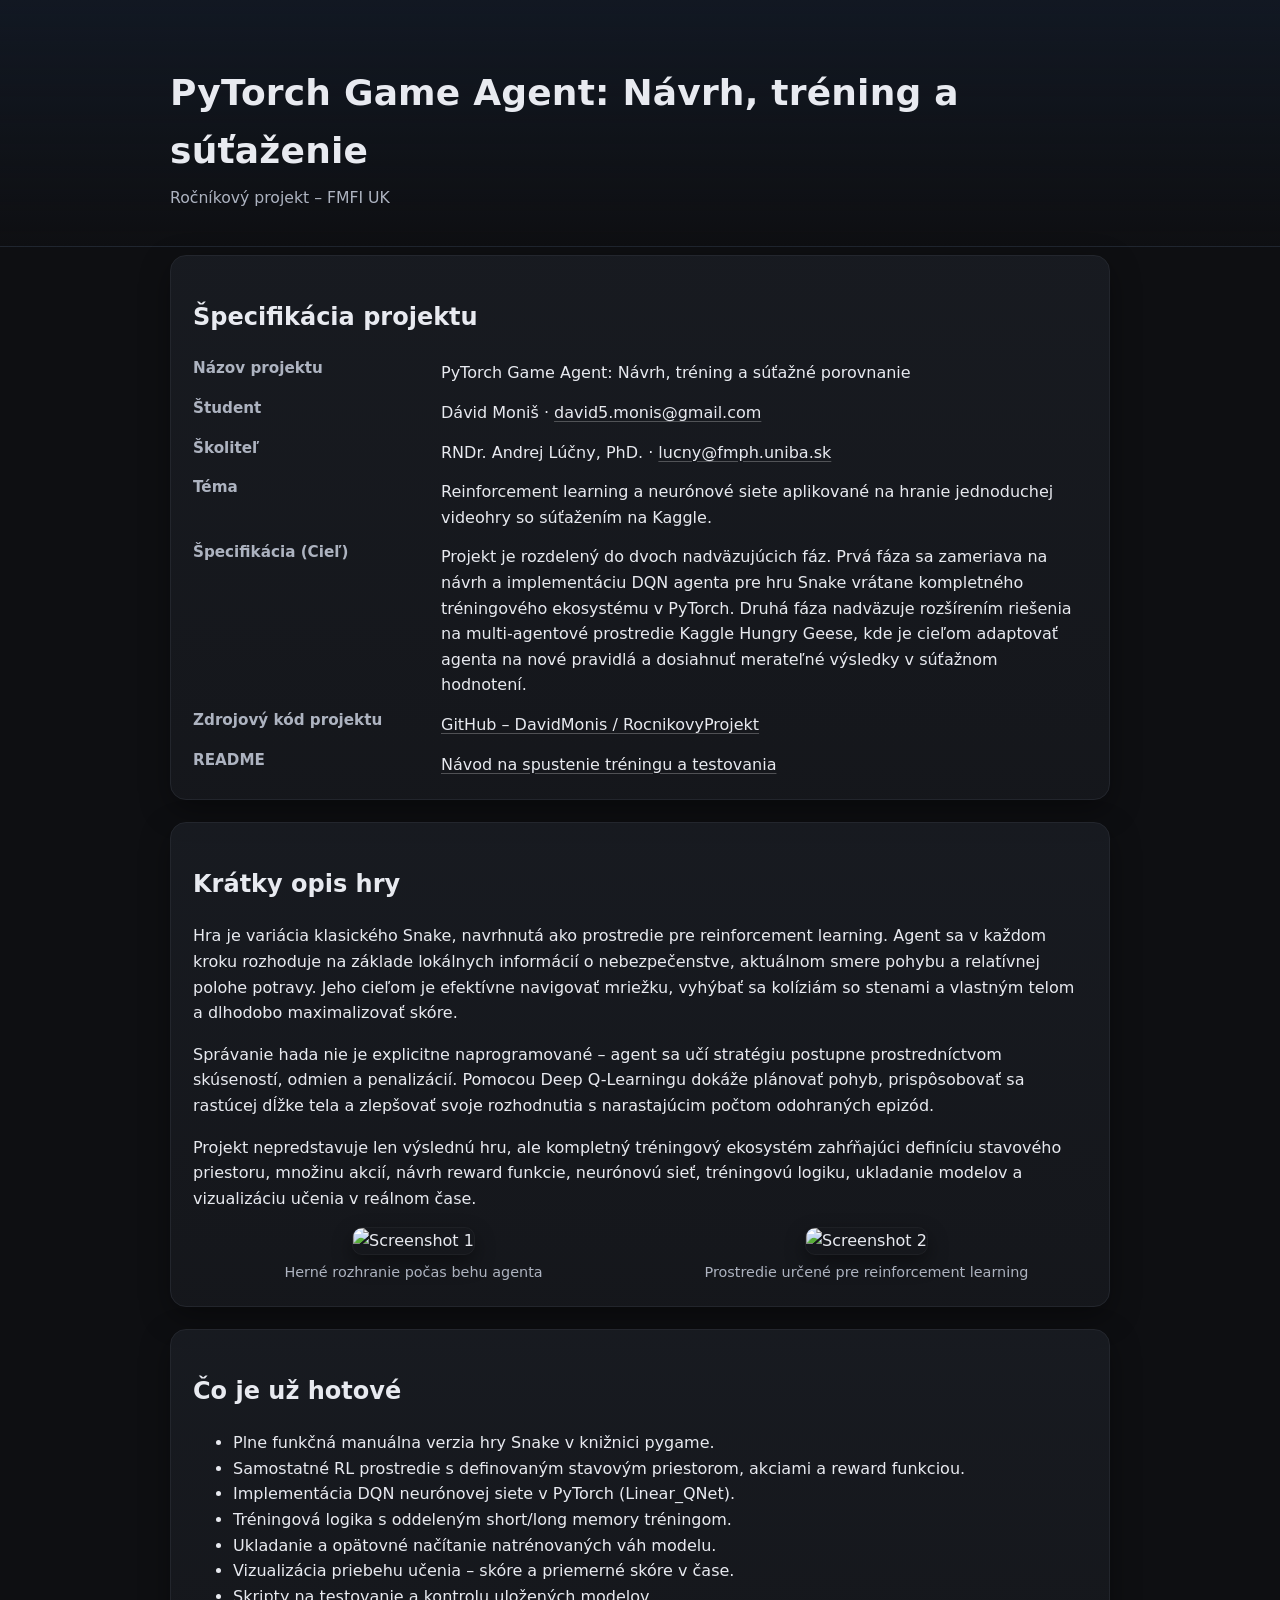
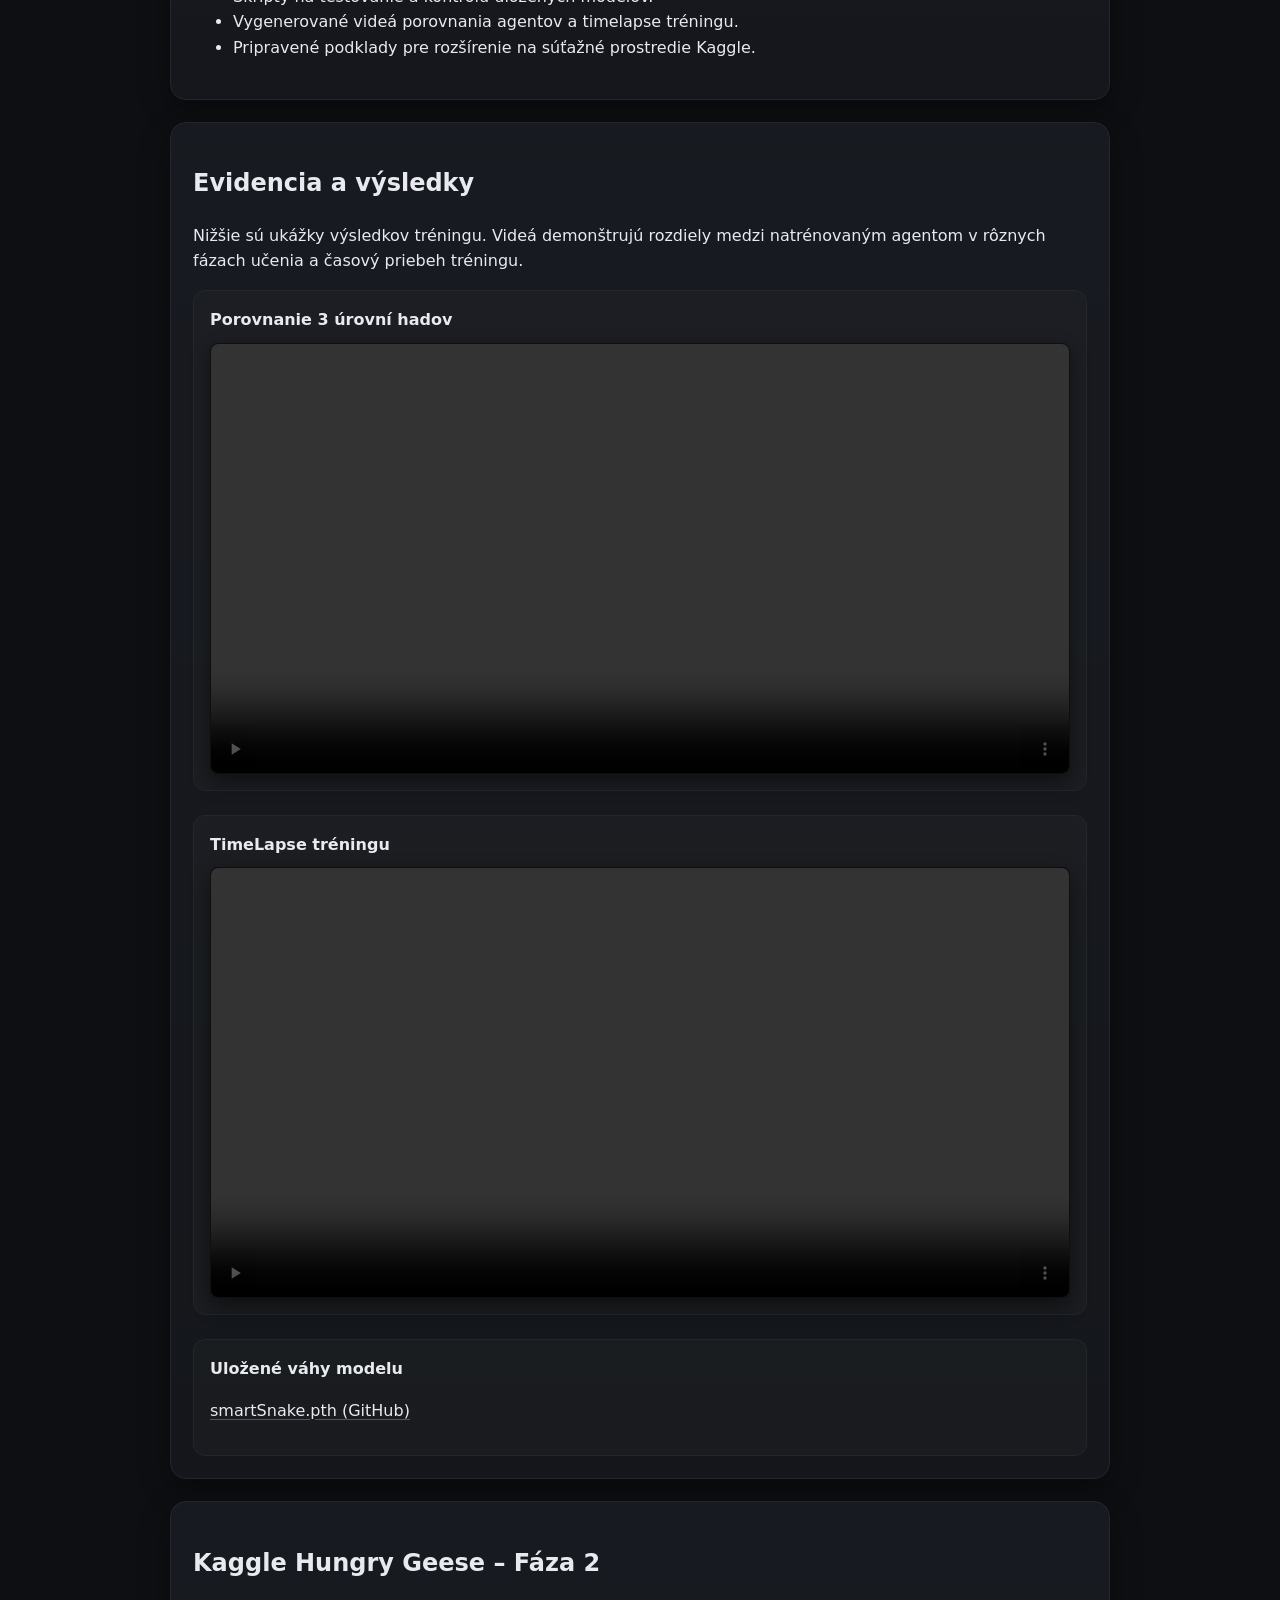
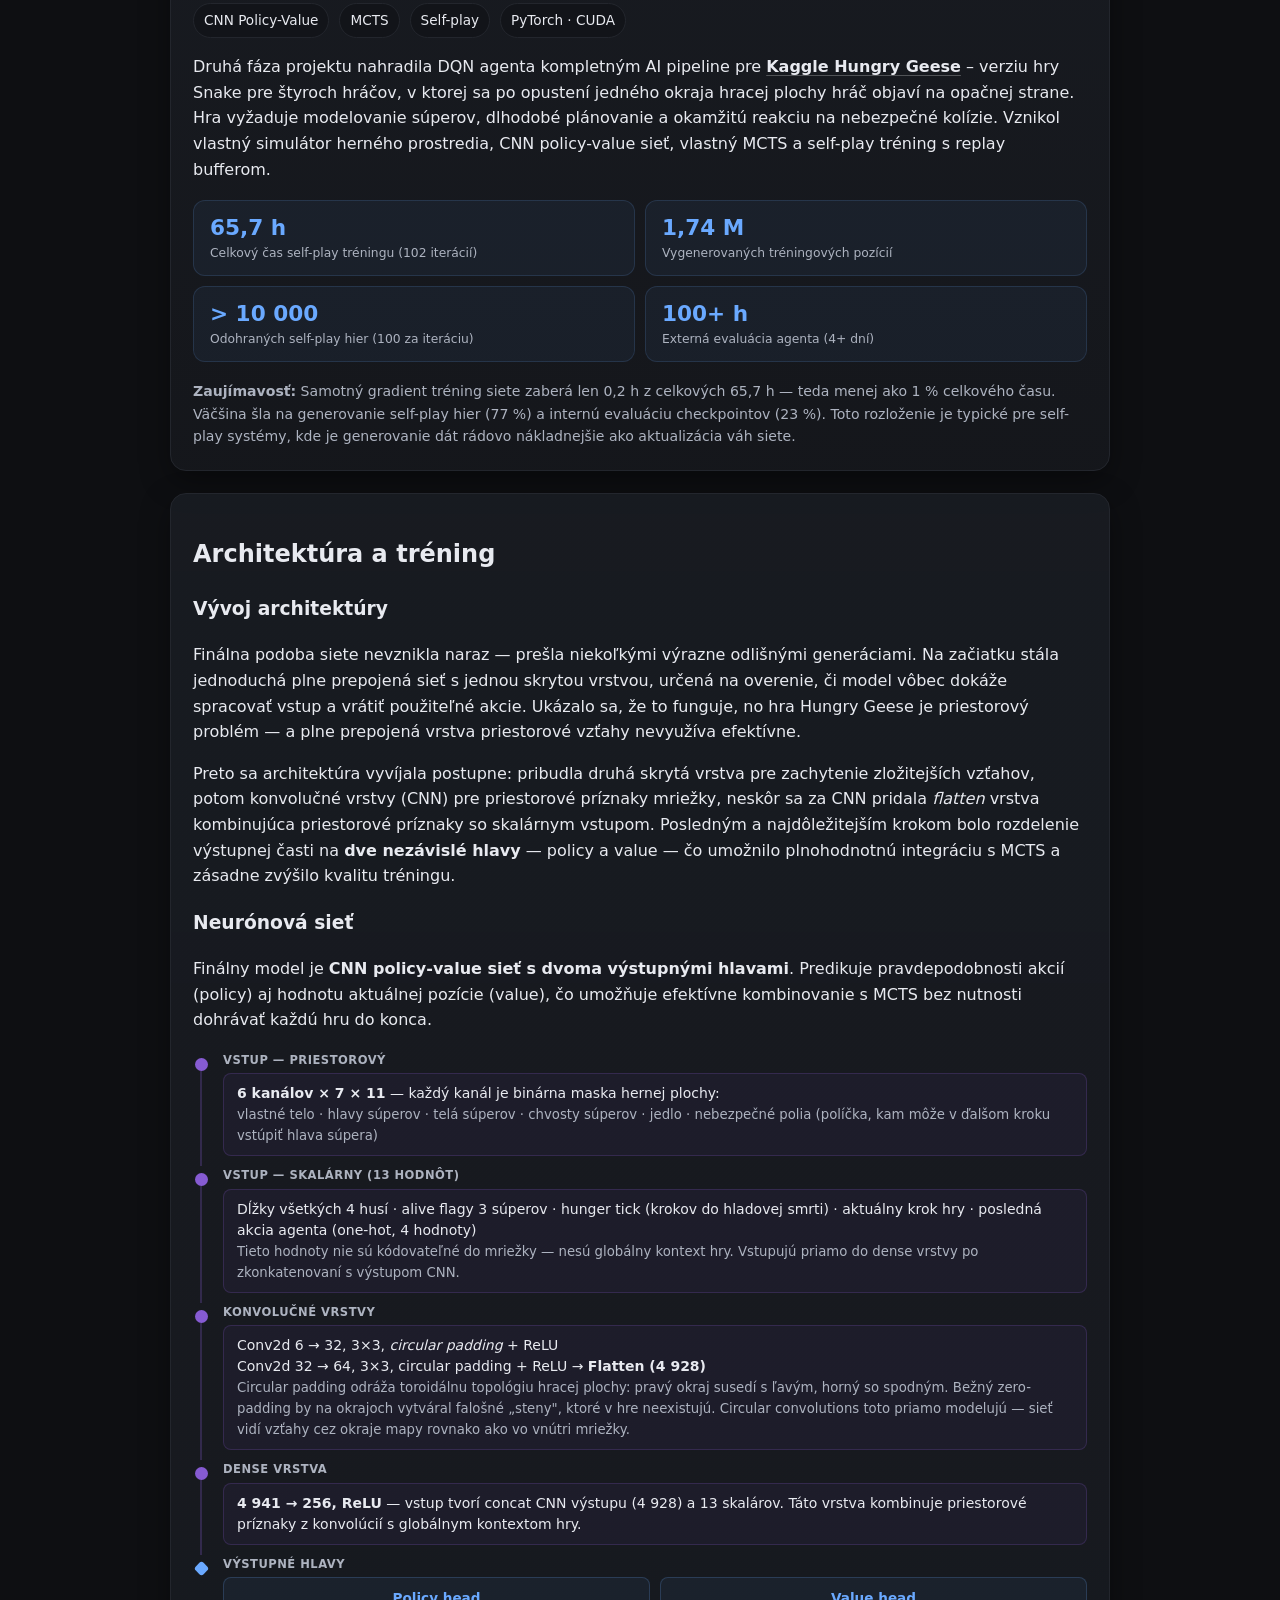
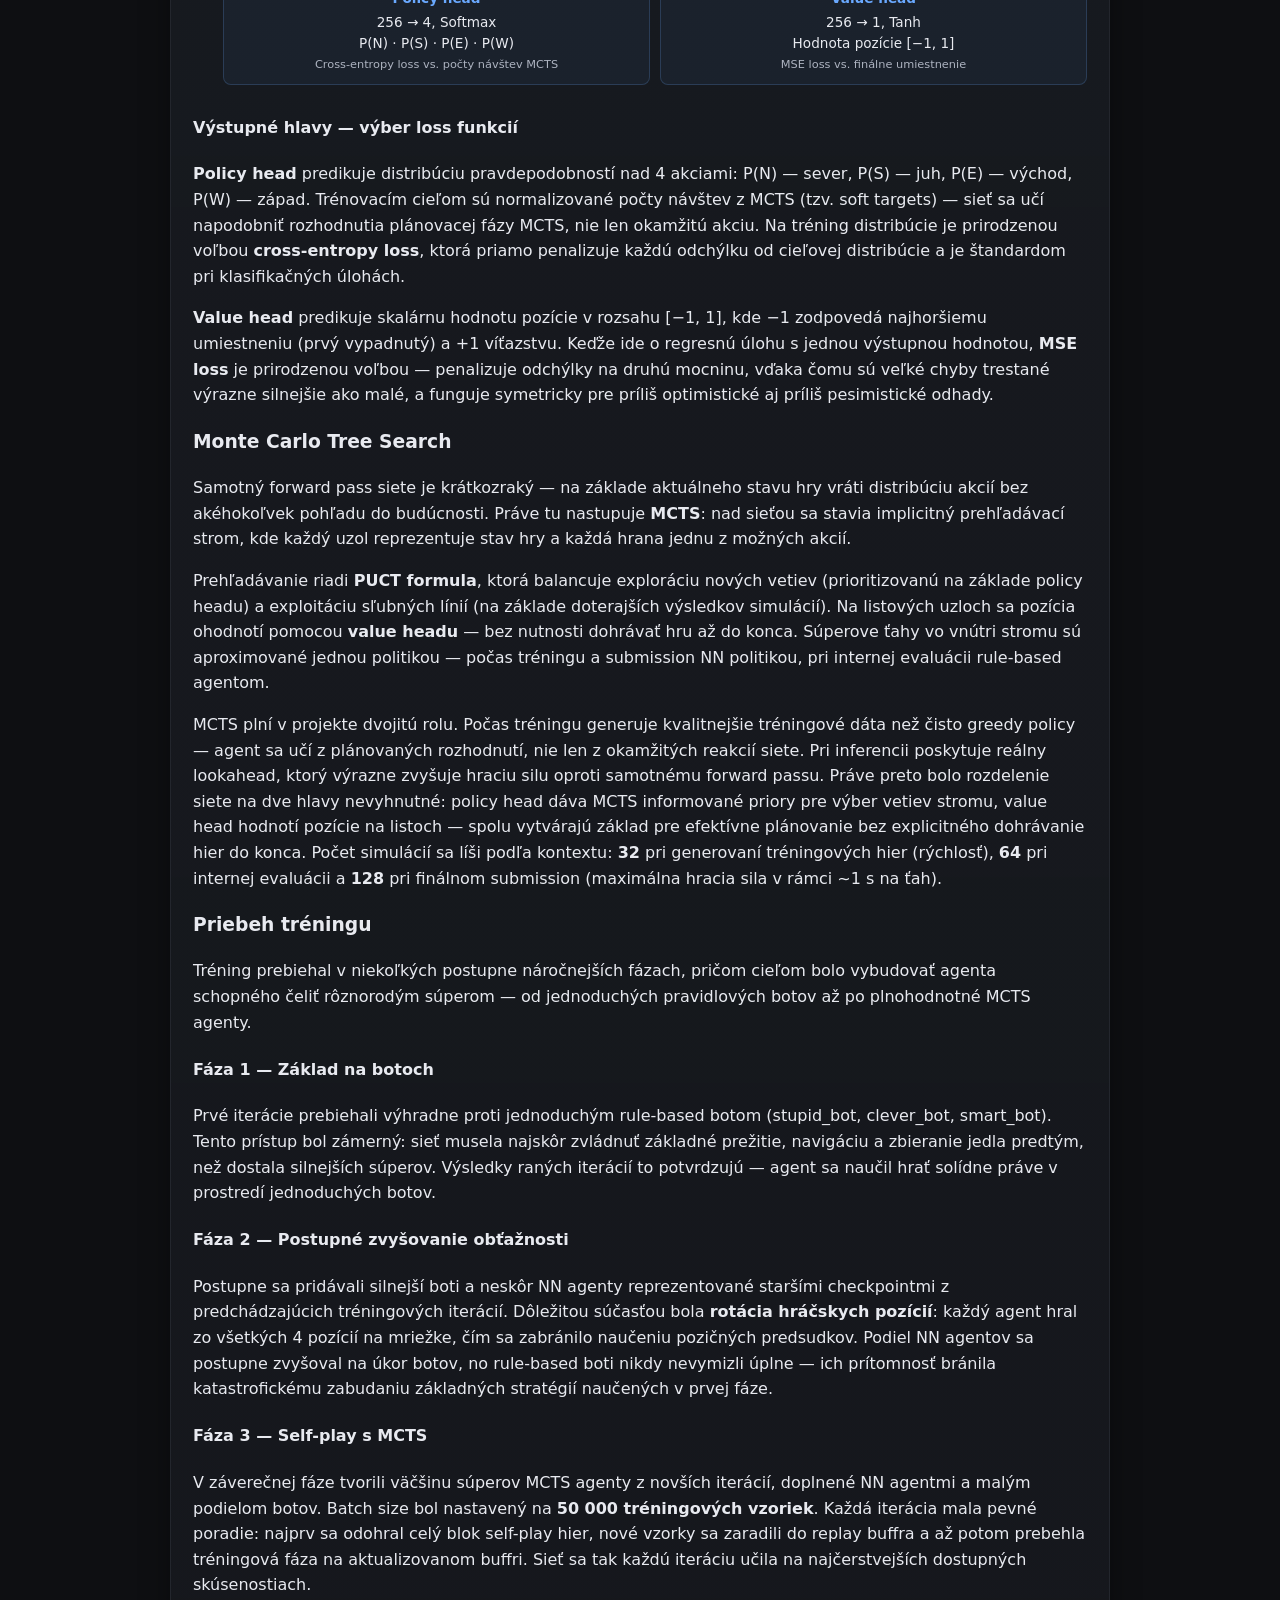
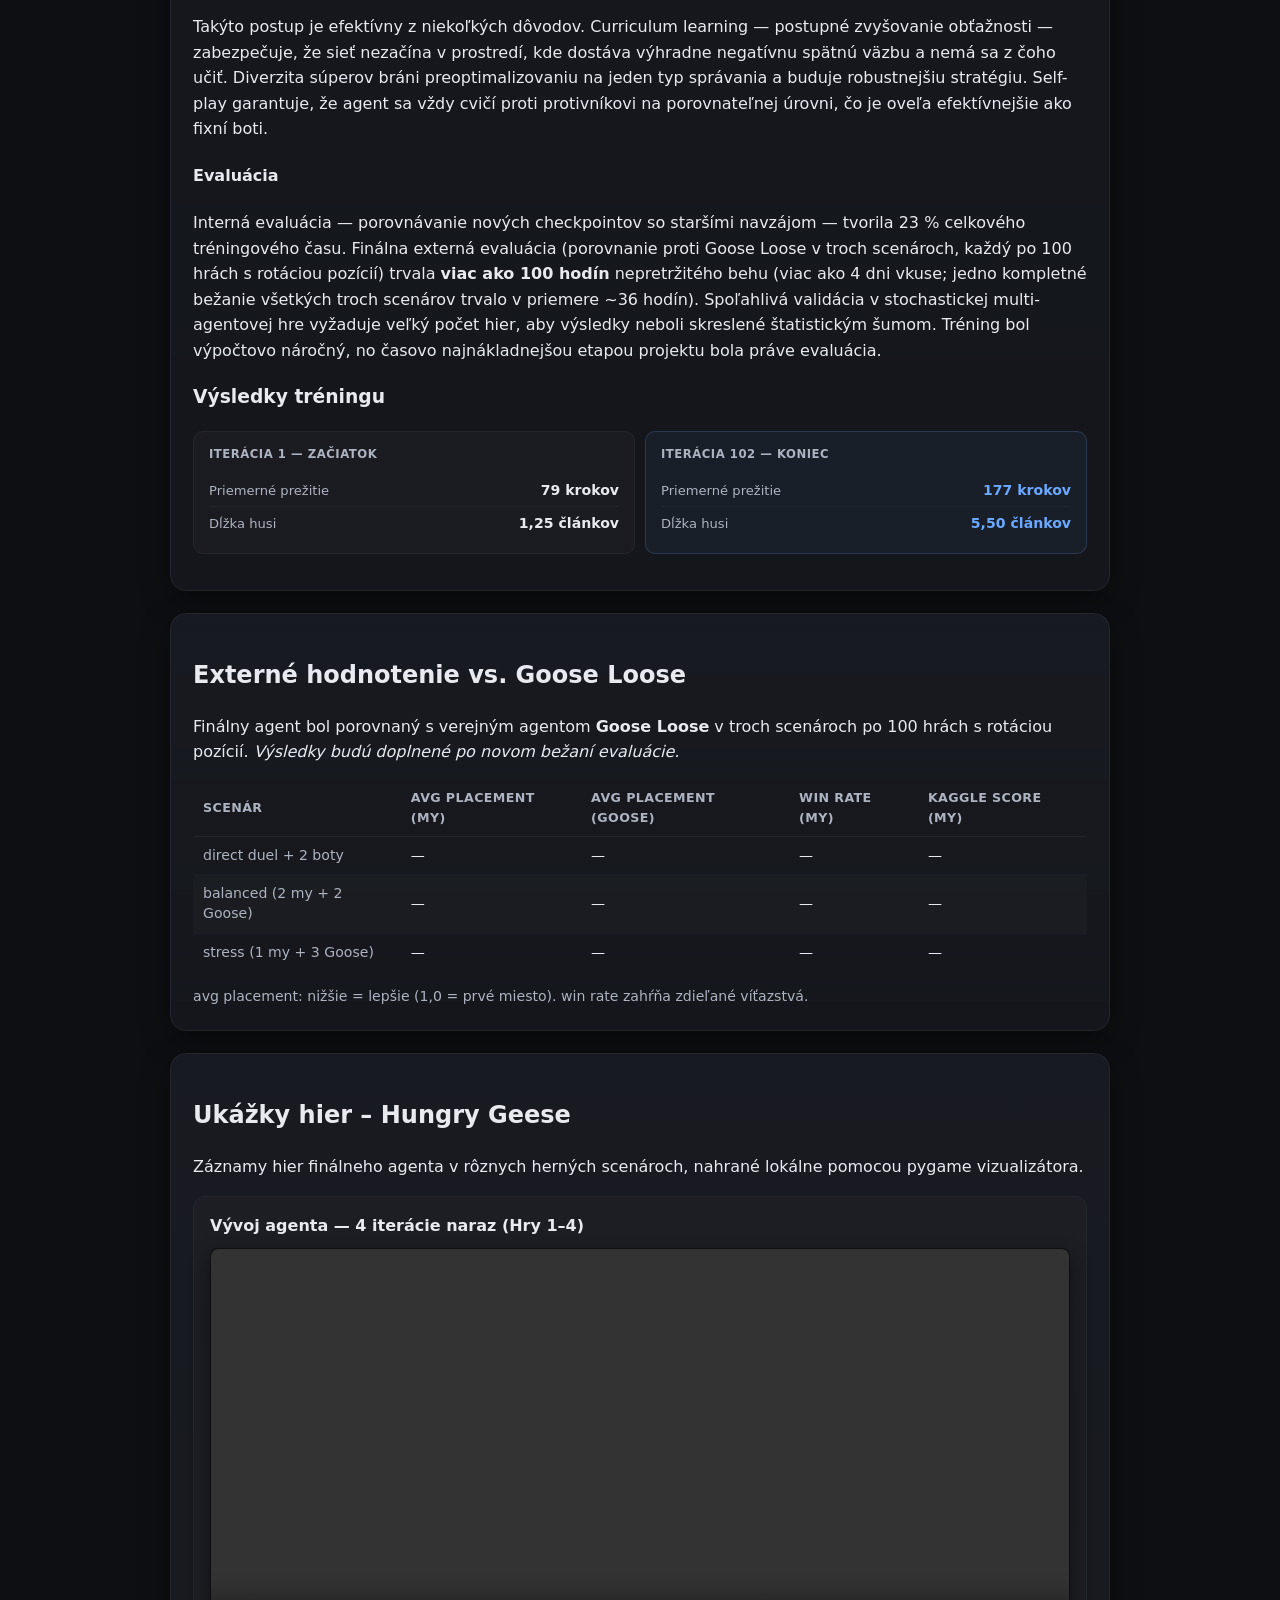
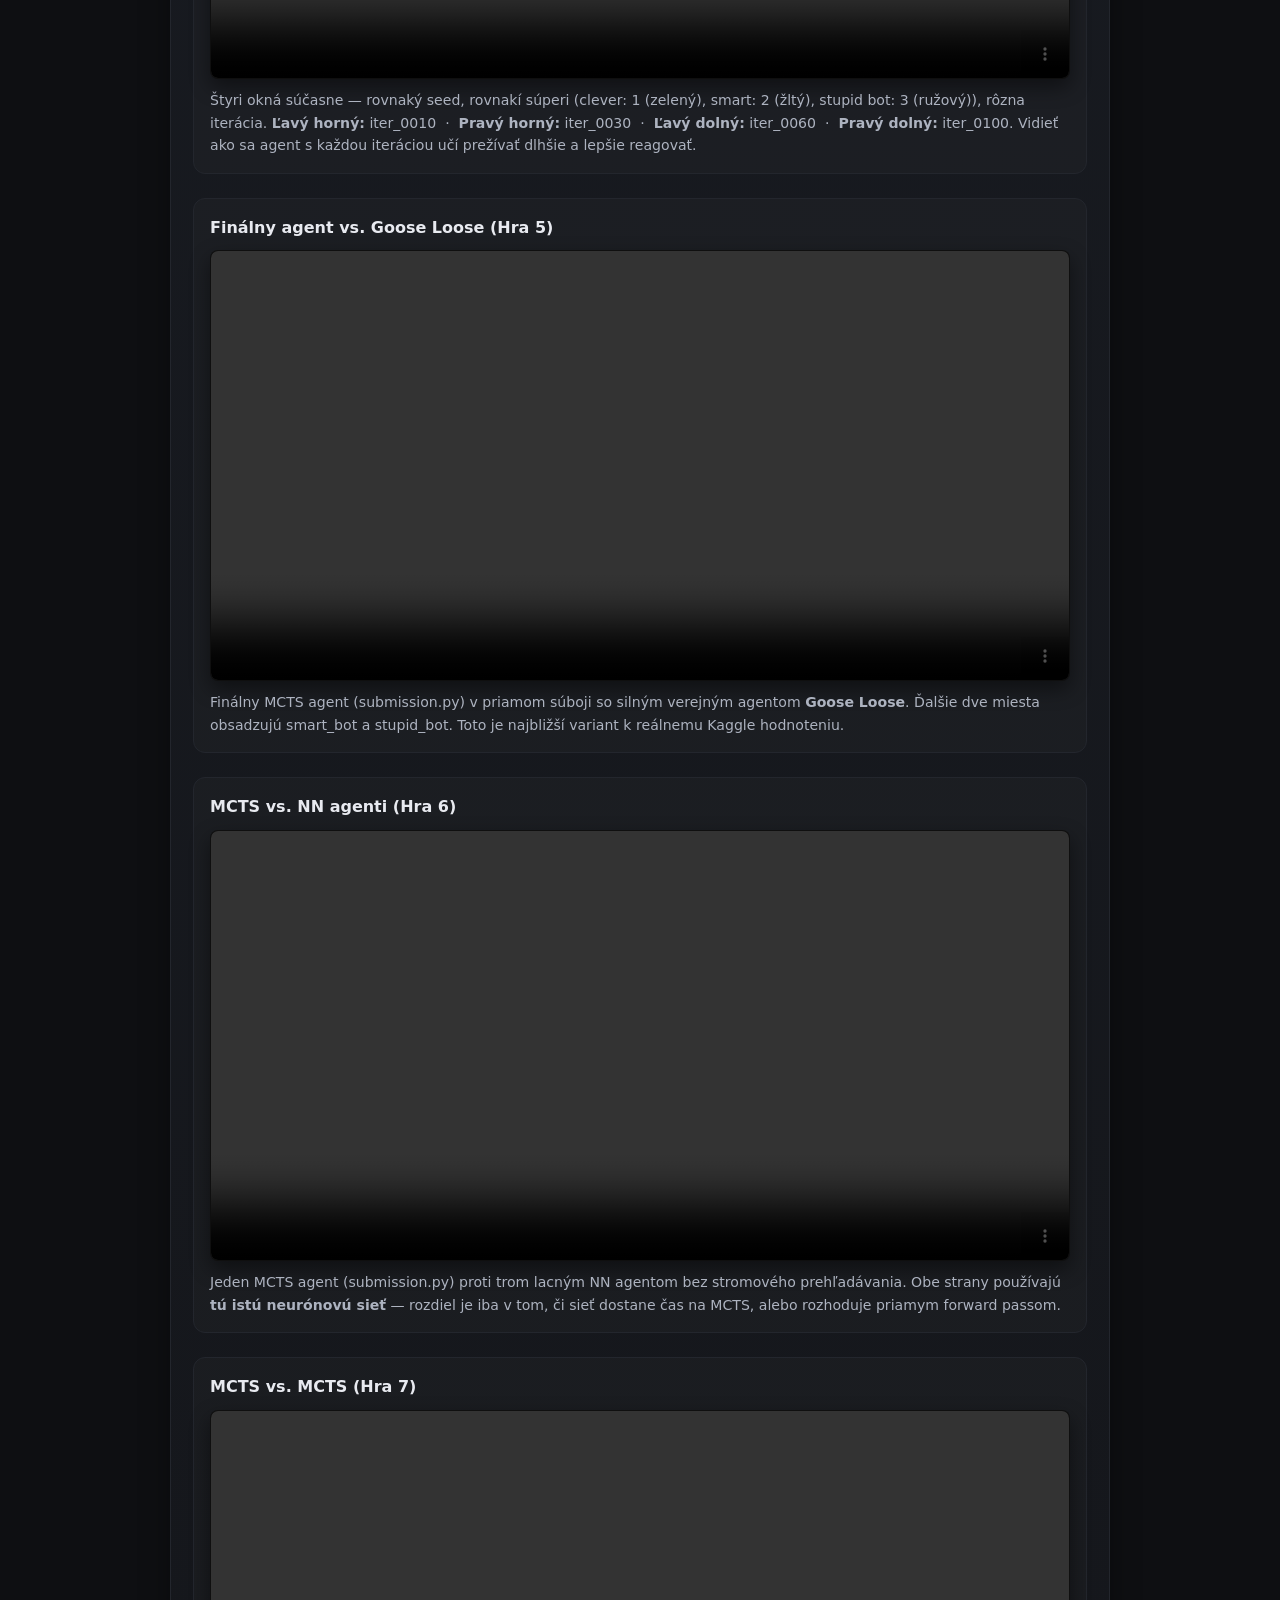
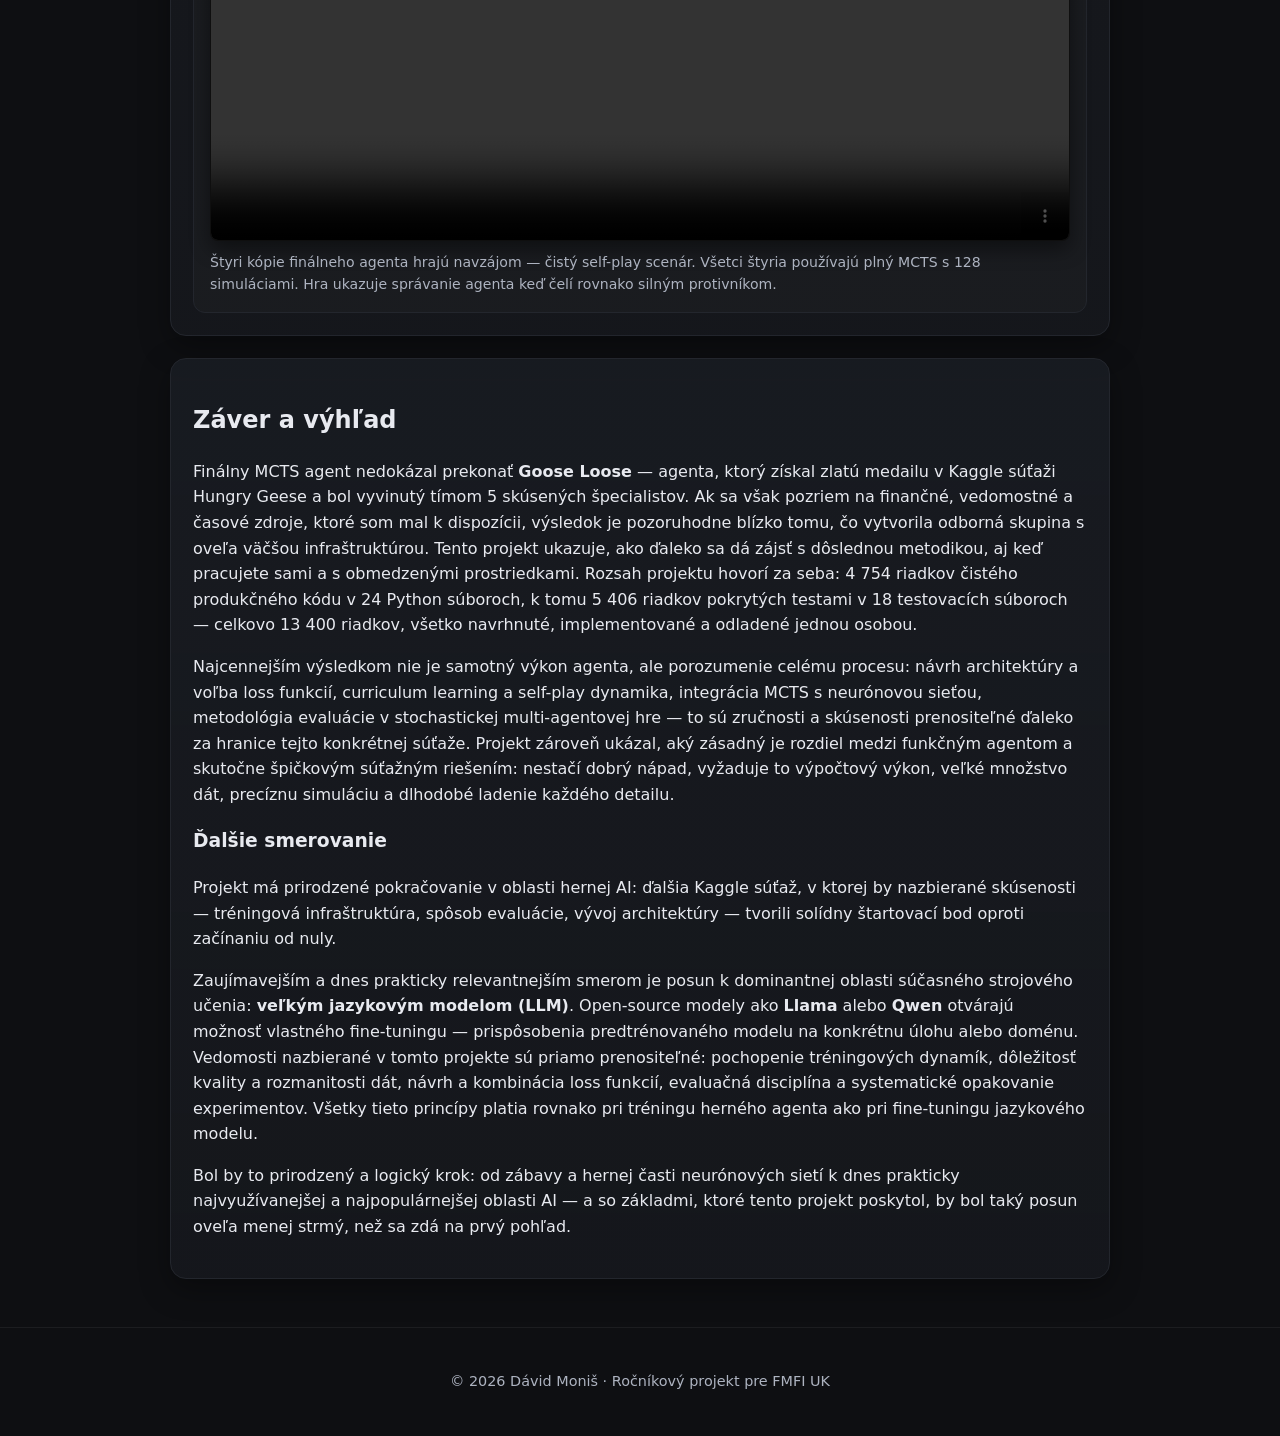
==== commit aa96e8a9: "Finalization7" ====
--- a/index.html
+++ b/index.html
@@ -591,50 +591,42 @@
         <span class="badge">MCTS</span>
         <span class="badge">Self-play</span>
         <span class="badge">PyTorch · CUDA</span>
-        <span class="badge">102 iterácií · 65,7 h</span>
+
       </div>
 
       <p>
         Druhá fáza projektu nahradila DQN agenta kompletným AI pipeline pre
         <a href="https://www.kaggle.com/competitions/hungry-geese" target="_blank" rel="noopener"><strong>Kaggle Hungry Geese</strong></a>
-        — 4 hráčsku verziu Snaku na toroidálnej mriežke 7 × 11. Hra vyžaduje
+        – verziu hry Snake pre štyroch hráčov, v ktorej sa po opustení jedného okraja hracej plochy hráč objaví na opačnej strane. Hra vyžaduje
         modelovanie súperov, dlhodobé plánovanie a okamžitú reakciu na nebezpečné kolízie.
         Vznikol vlastný simulátor herného prostredia, CNN policy-value sieť, vlastný MCTS
         a self-play tréning s replay bufferom.
       </p>
 
-      <div class="stat-grid">
+      <div class="stat-grid" style="grid-template-columns: repeat(2, 1fr);">
         <div class="stat-card">
           <span class="sv">65,7 h</span>
-          <span class="sl">Celkový čas tréningu (~2,7 dňa)</span>
+          <span class="sl">Celkový čas self-play tréningu (102 iterácií)</span>
         </div>
         <div class="stat-card">
           <span class="sv">1,74 M</span>
           <span class="sl">Vygenerovaných tréningových pozícií</span>
         </div>
         <div class="stat-card">
-          <span class="sv">10 200</span>
-          <span class="sl">Self-play hier (100 za iteráciu)</span>
+          <span class="sv">&gt; 10 000</span>
+          <span class="sl">Odohraných self-play hier (100 za iteráciu)</span>
         </div>
         <div class="stat-card">
-          <span class="sv">10 / 102</span>
-          <span class="sl">Iterácií, kde sa model zlepšil</span>
-        </div>
-        <div class="stat-card">
-          <span class="sv">11 651</span>
-          <span class="sl">Riadkov Python kódu (47 súborov)</span>
-        </div>
-        <div class="stat-card">
-          <span class="sv">&lt; 1 %</span>
-          <span class="sl">Čas samotného trénovania siete</span>
+          <span class="sv">100+ h</span>
+          <span class="sl">Externá evaluácia agenta (4+ dní)</span>
         </div>
       </div>
 
       <p class="note">
-        <strong>Zaujímavosť:</strong> Samotný gradient tréning siete zaberá len 0,2 h z 65,7 h —
-        menej ako 1 % celkového času. Väčšina šla na generovanie self-play hier (77 %)
-        a internú evaluáciu modelov (23 %). Model sa zlepšil iba v 10 z 102 iterácií (9,8 %) —
-        typické pre self-play, kde väčšina iterácií iba potvrdzuje aktuálnu úroveň.
+        <strong>Zaujímavosť:</strong> Samotný gradient tréning siete zaberá len 0,2 h z celkových 65,7 h —
+        teda menej ako 1 % celkového času. Väčšina šla na generovanie self-play hier (77 %)
+        a internú evaluáciu checkpointov (23 %). Toto rozloženie je typické pre self-play systémy,
+        kde je generovanie dát rádovo nákladnejšie ako aktualizácia váh siete.
       </p>
     </section>
 
@@ -642,9 +634,26 @@
     <section class="card">
       <h2>Architektúra a tréning</h2>
 
+      <h3>Vývoj architektúry</h3>
+      <p>
+        Finálna podoba siete nevznikla naraz — prešla niekoľkými výrazne odlišnými generáciami.
+        Na začiatku stála jednoduchá plne prepojená sieť s jednou skrytou vrstvou, určená na
+        overenie, či model vôbec dokáže spracovať vstup a vrátiť použiteľné akcie.
+        Ukázalo sa, že to funguje, no hra Hungry Geese je priestorový problém — a plne prepojená
+        vrstva priestorové vzťahy nevyužíva efektívne.
+      </p>
+      <p>
+        Preto sa architektúra vyvíjala postupne: pribudla druhá skrytá vrstva pre zachytenie
+        zložitejších vzťahov, potom konvolučné vrstvy (CNN) pre priestorové príznaky mriežky,
+        neskôr sa za CNN pridala <em>flatten</em> vrstva kombinujúca priestorové príznaky
+        so skalárnym vstupom. Posledným a najdôležitejším krokom bolo rozdelenie výstupnej časti
+        na <strong>dve nezávislé hlavy</strong> — policy a value — čo umožnilo plnohodnotnú
+        integráciu s MCTS a zásadne zvýšilo kvalitu tréningu.
+      </p>
+
       <h3>Neurónová sieť</h3>
       <p>
-        Model je <strong>CNN policy-value sieť s dvoma výstupnými hlavami</strong>.
+        Finálny model je <strong>CNN policy-value sieť s dvoma výstupnými hlavami</strong>.
         Predikuje pravdepodobnosti akcií (policy) aj hodnotu aktuálnej pozície (value),
         čo umožňuje efektívne kombinovanie s MCTS bez nutnosti dohrávať každú hru do konca.
       </p>
@@ -656,10 +665,30 @@
             <div class="arch-tl-line"></div>
           </div>
           <div class="arch-tl-body">
-            <div class="arch-tl-layer">Vstup</div>
+            <div class="arch-tl-layer">Vstup — priestorový</div>
             <div class="arch-tl-box">
-              <strong>6 kanálov × 7 × 11</strong> — vlastné telo · hlavy súperov · telá súperov · chvosty · jedlo · nebezpečné polia<br>
-              <span style="color:var(--muted); font-size:0.83rem;">+ 13 skalárov: dĺžky husí, alive flagy, hunger tick, krok hry, posledná akcia</span>
+              <strong>6 kanálov × 7 × 11</strong> — každý kanál je binárna maska hernej plochy:<br>
+              <span style="color:var(--muted); font-size:0.83rem;">
+                vlastné telo · hlavy súperov · telá súperov · chvosty súperov · jedlo ·
+                nebezpečné polia (políčka, kam môže v ďalšom kroku vstúpiť hlava súpera)
+              </span>
+            </div>
+          </div>
+        </div>
+        <div class="arch-tl-item">
+          <div class="arch-tl-aside">
+            <div class="arch-tl-dot"></div>
+            <div class="arch-tl-line"></div>
+          </div>
+          <div class="arch-tl-body">
+            <div class="arch-tl-layer">Vstup — skalárny (13 hodnôt)</div>
+            <div class="arch-tl-box">
+              Dĺžky všetkých 4 husí · alive flagy 3 súperov · hunger tick (krokov do hladovej smrti) ·
+              aktuálny krok hry · posledná akcia agenta (one-hot, 4 hodnoty)<br>
+              <span style="color:var(--muted); font-size:0.83rem;">
+                Tieto hodnoty nie sú kódovateľné do mriežky — nesú globálny kontext hry.
+                Vstupujú priamo do dense vrstvy po zkonkatenovaní s výstupom CNN.
+              </span>
             </div>
           </div>
         </div>
@@ -671,8 +700,14 @@
           <div class="arch-tl-body">
             <div class="arch-tl-layer">Konvolučné vrstvy</div>
             <div class="arch-tl-box">
-              Conv2d 6 → 32 filtre, 3×3, <em>circular padding</em> + ReLU<br>
-              Conv2d 32 → 64 filtre, 3×3, circular padding + ReLU → <strong>Flatten (4 928)</strong>
+              Conv2d 6 → 32, 3×3, <em>circular padding</em> + ReLU<br>
+              Conv2d 32 → 64, 3×3, circular padding + ReLU → <strong>Flatten (4 928)</strong><br>
+              <span style="color:var(--muted); font-size:0.83rem;">
+                Circular padding odráža toroidálnu topológiu hracej plochy: pravý okraj susedí
+                s ľavým, horný so spodným. Bežný zero-padding by na okrajoch vytváral falošné
+                „steny", ktoré v hre neexistujú. Circular convolutions toto priamo modelujú —
+                sieť vidí vzťahy cez okraje mapy rovnako ako vo vnútri mriežky.
+              </span>
             </div>
           </div>
         </div>
@@ -684,7 +719,8 @@
           <div class="arch-tl-body">
             <div class="arch-tl-layer">Dense vrstva</div>
             <div class="arch-tl-box">
-              <strong>4 941 → 256, ReLU</strong> &ensp;— concat CNN výstup (4 928) + 13 skalárov
+              <strong>4 941 → 256, ReLU</strong> — vstup tvorí concat CNN výstupu (4 928) a 13 skalárov.
+              Táto vrstva kombinuje priestorové príznaky z konvolúcií s globálnym kontextom hry.
             </div>
           </div>
         </div>
@@ -699,7 +735,7 @@
                 <strong>Policy head</strong>
                 256 → 4, Softmax<br>
                 P(N) · P(S) · P(E) · P(W)<br>
-                <small style="color:var(--muted)">Cross-entropy loss vs. MCTS visit counts</small>
+                <small style="color:var(--muted)">Cross-entropy loss vs. počty návštev MCTS</small>
               </div>
               <div class="arch-tl-head">
                 <strong>Value head</strong>
@@ -712,22 +748,107 @@
         </div>
       </div>
 
-      <p class="note">
-        <strong>Prečo circular padding?</strong> Hracia plocha je toroidálna — pravý okraj
-        nadväzuje na ľavý, horný na spodný. Circular convolutions toto priamo modelujú:
-        sieť vidí vzťahy cez okraje mapy rovnako ako vo vnútri.
+      <h4 style="margin-top:20px;">Výstupné hlavy — výber loss funkcií</h4>
+      <p>
+        <strong>Policy head</strong> predikuje distribúciu pravdepodobností nad 4 akciami:
+        P(N) — sever, P(S) — juh, P(E) — východ, P(W) — západ. Trénovacím cieľom sú
+        normalizované počty návštev z MCTS (tzv. soft targets) — sieť sa učí napodobniť
+        rozhodnutia plánovacej fázy MCTS, nie len okamžitú akciu. Na tréning distribúcie
+        je prirodzenou voľbou <strong>cross-entropy loss</strong>, ktorá priamo penalizuje
+        každú odchýlku od cieľovej distribúcie a je štandardom pri klasifikačných úlohách.
+      </p>
+      <p>
+        <strong>Value head</strong> predikuje skalárnu hodnotu pozície v rozsahu [−1, 1],
+        kde −1 zodpovedá najhoršiemu umiestneniu (prvý vypadnutý) a +1 víťazstvu.
+        Keďže ide o regresnú úlohu s jednou výstupnou hodnotou, <strong>MSE loss</strong>
+        je prirodzenou voľbou — penalizuje odchýlky na druhú mocninu, vďaka čomu sú
+        veľké chyby trestané výrazne silnejšie ako malé, a funguje symetricky pre
+        príliš optimistické aj príliš pesimistické odhady.
       </p>
 
       <h3>Monte Carlo Tree Search</h3>
       <p>
-        Samotný forward pass siete je krátkozraký — vyberie akciu bez predvídania dôsledkov.
-        <strong>MCTS</strong> sieť obalí a nechá ju simulovať desiatky ťahov dopredu pomocou
-        PUCT formuly, ktorá balancuje exploráciu nových vetiev a exploitáciu sľubných.
-        Policy head určuje, ktoré ťahy stoja za preskúmanie. Value head odhaduje výsledok
-        bez nutnosti dohrať hru. Súperove ťahy vo vnútri stromu sú aproximované rule-based
-        politikou. Počet simulácií sa líši podľa fázy: <strong>32</strong> pri tréningu
-        (rýchlosť), <strong>64</strong> pri evaluácii a <strong>128</strong> pri finálnom
-        submission (maximálna hracia sila v rámci časového limitu ~1 s/ťah).
+        Samotný forward pass siete je krátkozraký — na základe aktuálneho stavu hry vráti
+        distribúciu akcií bez akéhokoľvek pohľadu do budúcnosti. Práve tu nastupuje
+        <strong>MCTS</strong>: nad sieťou sa stavia implicitný prehľadávací strom,
+        kde každý uzol reprezentuje stav hry a každá hrana jednu z možných akcií.
+      </p>
+      <p>
+        Prehľadávanie riadi <strong>PUCT formula</strong>, ktorá balancuje exploráciu nových
+        vetiev (prioritizovanú na základe policy headu) a exploitáciu sľubných línií
+        (na základe doterajších výsledkov simulácií). Na listových uzloch sa pozícia
+        ohodnotí pomocou <strong>value headu</strong> — bez nutnosti dohrávať hru až do konca.
+        Súperove ťahy vo vnútri stromu sú aproximované jednou politikou — počas
+        tréningu a submission NN politikou, pri internej evaluácii rule-based agentom.
+      </p>
+      <p>
+        MCTS plní v projekte dvojitú rolu. Počas tréningu generuje kvalitnejšie tréningové
+        dáta než čisto greedy policy — agent sa učí z plánovaných rozhodnutí, nie len
+        z okamžitých reakcií siete. Pri inferencii poskytuje reálny lookahead, ktorý
+        výrazne zvyšuje hraciu silu oproti samotnému forward passu. Práve preto bolo
+        rozdelenie siete na dve hlavy nevyhnutné: policy head dáva MCTS informované priory
+        pre výber vetiev stromu, value head hodnotí pozície na listoch — spolu vytvárajú
+        základ pre efektívne plánovanie bez explicitného dohrávanie hier do konca.
+        Počet simulácií sa líši podľa kontextu: <strong>32</strong> pri generovaní tréningových
+        hier (rýchlosť), <strong>64</strong> pri internej evaluácii a <strong>128</strong>
+        pri finálnom submission (maximálna hracia sila v rámci ~1 s na ťah).
+      </p>
+
+      <h3>Priebeh tréningu</h3>
+      <p>
+        Tréning prebiehal v niekoľkých postupne náročnejších fázach, pričom cieľom bolo
+        vybudovať agenta schopného čeliť rôznorodým súperom — od jednoduchých pravidlových
+        botov až po plnohodnotné MCTS agenty.
+      </p>
+
+      <h4>Fáza 1 — Základ na botoch</h4>
+      <p>
+        Prvé iterácie prebiehali výhradne proti jednoduchým rule-based botom
+        (stupid_bot, clever_bot, smart_bot). Tento prístup bol zámerný: sieť musela
+        najskôr zvládnuť základné prežitie, navigáciu a zbieranie jedla predtým, než
+        dostala silnejších súperov. Výsledky raných iterácií to potvrdzujú — agent
+        sa naučil hrať solídne práve v prostredí jednoduchých botov.
+      </p>
+
+      <h4>Fáza 2 — Postupné zvyšovanie obťažnosti</h4>
+      <p>
+        Postupne sa pridávali silnejší boti a neskôr NN agenty reprezentované staršími
+        checkpointmi z predchádzajúcich tréningových iterácií. Dôležitou súčasťou bola
+        <strong>rotácia hráčskych pozícií</strong>: každý agent hral zo všetkých 4 pozícií
+        na mriežke, čím sa zabránilo naučeniu pozičných predsudkov. Podiel NN agentov sa
+        postupne zvyšoval na úkor botov, no rule-based boti nikdy nevymizli úplne —
+        ich prítomnosť bránila katastrofickému zabudaniu základných stratégií
+        naučených v prvej fáze.
+      </p>
+
+      <h4>Fáza 3 — Self-play s MCTS</h4>
+      <p>
+        V záverečnej fáze tvorili väčšinu súperov MCTS agenty z novších iterácií,
+        doplnené NN agentmi a malým podielom botov. Batch size bol nastavený na
+        <strong>50 000 tréningových vzoriek</strong>. Každá iterácia mala pevné poradie:
+        najprv sa odohral celý blok self-play hier, nové vzorky sa zaradili do replay
+        buffra a až potom prebehla tréningová fáza na aktualizovanom buffri.
+        Sieť sa tak každú iteráciu učila na najčerstvejších dostupných skúsenostiach.
+      </p>
+      <p>
+        Takýto postup je efektívny z niekoľkých dôvodov. Curriculum learning — postupné
+        zvyšovanie obťažnosti — zabezpečuje, že sieť nezačína v prostredí, kde dostáva
+        výhradne negatívnu spätnú väzbu a nemá sa z čoho učiť. Diverzita súperov bráni
+        preoptimalizovaniu na jeden typ správania a buduje robustnejšiu stratégiu.
+        Self-play garantuje, že agent sa vždy cvičí proti protivníkovi na porovnateľnej
+        úrovni, čo je oveľa efektívnejšie ako fixní boti.
+      </p>
+
+      <h4>Evaluácia</h4>
+      <p>
+        Interná evaluácia — porovnávanie nových checkpointov so staršími navzájom —
+        tvorila 23 % celkového tréningového času. Finálna externá evaluácia
+        (porovnanie proti Goose Loose v troch scenároch, každý po 100 hrách s rotáciou
+        pozícií) trvala <strong>viac ako 100 hodín</strong> nepretržitého behu (viac ako 4 dni
+        vkuse; jedno kompletné bežanie všetkých troch scenárov trvalo v priemere ~36 hodín).
+        Spoľahlivá validácia v stochastickej multi-agentovej hre vyžaduje veľký počet
+        hier, aby výsledky neboli skreslené štatistickým šumom. Tréning bol výpočtovo
+        náročný, no časovo najnákladnejšou etapou projektu bola práve evaluácia.
       </p>
 
       <h3>Výsledky tréningu</h3>
@@ -735,15 +856,11 @@
       <div class="before-after">
         <div class="ba-col ba-before">
           <h4>Iterácia 1 — začiatok</h4>
-          <div class="ba-row"><span class="ba-key">Celková loss</span><span class="ba-val">1,3765</span></div>
-          <div class="ba-row"><span class="ba-key">Policy loss</span><span class="ba-val">1,1915</span></div>
           <div class="ba-row"><span class="ba-key">Priemerné prežitie</span><span class="ba-val">79 krokov</span></div>
           <div class="ba-row"><span class="ba-key">Dĺžka husi</span><span class="ba-val">1,25 článkov</span></div>
         </div>
         <div class="ba-col ba-after">
           <h4>Iterácia 102 — koniec</h4>
-          <div class="ba-row"><span class="ba-key">Celková loss</span><span class="ba-val">0,5082 &thinsp;−63 %</span></div>
-          <div class="ba-row"><span class="ba-key">Policy loss</span><span class="ba-val">0,2267 &thinsp;−81 %</span></div>
           <div class="ba-row"><span class="ba-key">Priemerné prežitie</span><span class="ba-val">177 krokov</span></div>
           <div class="ba-row"><span class="ba-key">Dĺžka husi</span><span class="ba-val">5,50 článkov</span></div>
         </div>
@@ -793,7 +910,7 @@
             Váš prehliadač nepodporuje HTML5 video.
           </video>
           <p class="note">
-            Štyri okná súčasne — rovnaký seed, rovnakí súperi (clever, smart, stupid bot), rôzna iterácia.
+            Štyri okná súčasne — rovnaký seed, rovnakí súperi (clever: 1 (zelený), smart: 2 (žltý), stupid bot: 3 (ružový)), rôzna iterácia.
             <strong>Ľavý horný:</strong> iter_0010 &nbsp;·&nbsp;
             <strong>Pravý horný:</strong> iter_0030 &nbsp;·&nbsp;
             <strong>Ľavý dolný:</strong> iter_0060 &nbsp;·&nbsp;
@@ -843,6 +960,56 @@
       </div>
     </section>
 
+    <!-- Sekcia: Záver a výhľad -->
+    <section class="card">
+      <h2>Záver a výhľad</h2>
+      <p>
+        Finálny MCTS agent nedokázal prekonať <strong>Goose Loose</strong> — agenta, ktorý
+        získal zlatú medailu v Kaggle súťaži Hungry Geese a bol vyvinutý tímom 5 skúsených
+        špecialistov. Ak sa však pozriem na finančné, vedomostné a časové zdroje, ktoré
+        som mal k dispozícii, výsledok je pozoruhodne blízko tomu, čo vytvorila odborná
+        skupina s oveľa väčšou infraštruktúrou. Tento projekt ukazuje, ako ďaleko sa
+        dá zájsť s dôslednou metodikou, aj keď pracujete sami a s obmedzenými prostriedkami.
+        Rozsah projektu hovorí za seba: 4 754 riadkov čistého produkčného kódu v 24 Python súboroch,
+        k tomu 5 406 riadkov pokrytých testami v 18 testovacích súboroch — celkovo 13 400 riadkov,
+        všetko navrhnuté, implementované a odladené jednou osobou.
+      </p>
+      <p>
+        Najcennejším výsledkom nie je samotný výkon agenta, ale porozumenie celému procesu:
+        návrh architektúry a voľba loss funkcií, curriculum learning a self-play dynamika,
+        integrácia MCTS s neurónovou sieťou, metodológia evaluácie v stochastickej
+        multi-agentovej hre — to sú zručnosti a skúsenosti prenositeľné ďaleko za hranice
+        tejto konkrétnej súťaže. Projekt zároveň ukázal, aký zásadný je rozdiel medzi
+        funkčným agentom a skutočne špičkovým súťažným riešením: nestačí dobrý nápad,
+        vyžaduje to výpočtový výkon, veľké množstvo dát, precíznu simuláciu a dlhodobé
+        ladenie každého detailu.
+      </p>
+
+      <h3>Ďalšie smerovanie</h3>
+      <p>
+        Projekt má prirodzené pokračovanie v oblasti hernej AI: ďalšia Kaggle súťaž,
+        v ktorej by nazbierané skúsenosti — tréningová infraštruktúra, spôsob evaluácie,
+        vývoj architektúry — tvorili solídny štartovací bod oproti začínaniu od nuly.
+      </p>
+      <p>
+        Zaujímavejším a dnes prakticky relevantnejším smerom je posun k dominantnej oblasti
+        súčasného strojového učenia: <strong>veľkým jazykovým modelom (LLM)</strong>.
+        Open-source modely ako <strong>Llama</strong> alebo <strong>Qwen</strong> otvárajú
+        možnosť vlastného fine-tuningu — prispôsobenia predtrénovaného modelu na konkrétnu
+        úlohu alebo doménu. Vedomosti nazbierané v tomto projekte sú priamo prenositeľné:
+        pochopenie tréningových dynamík, dôležitosť kvality a rozmanitosti dát, návrh
+        a kombinácia loss funkcií, evaluačná disciplína a systematické opakovanie
+        experimentov. Všetky tieto princípy platia rovnako pri tréningu herného agenta
+        ako pri fine-tuningu jazykového modelu.
+      </p>
+      <p>
+        Bol by to prirodzený a logický krok: od zábavy a hernej časti neurónových sietí
+        k dnes prakticky najvyužívanejšej a najpopulárnejšej oblasti AI — a so základmi,
+        ktoré tento projekt poskytol, by bol taký posun oveľa menej strmý, než sa
+        zdá na prvý pohľad.
+      </p>
+    </section>
+
   </main>
 
   <footer class="site-footer">
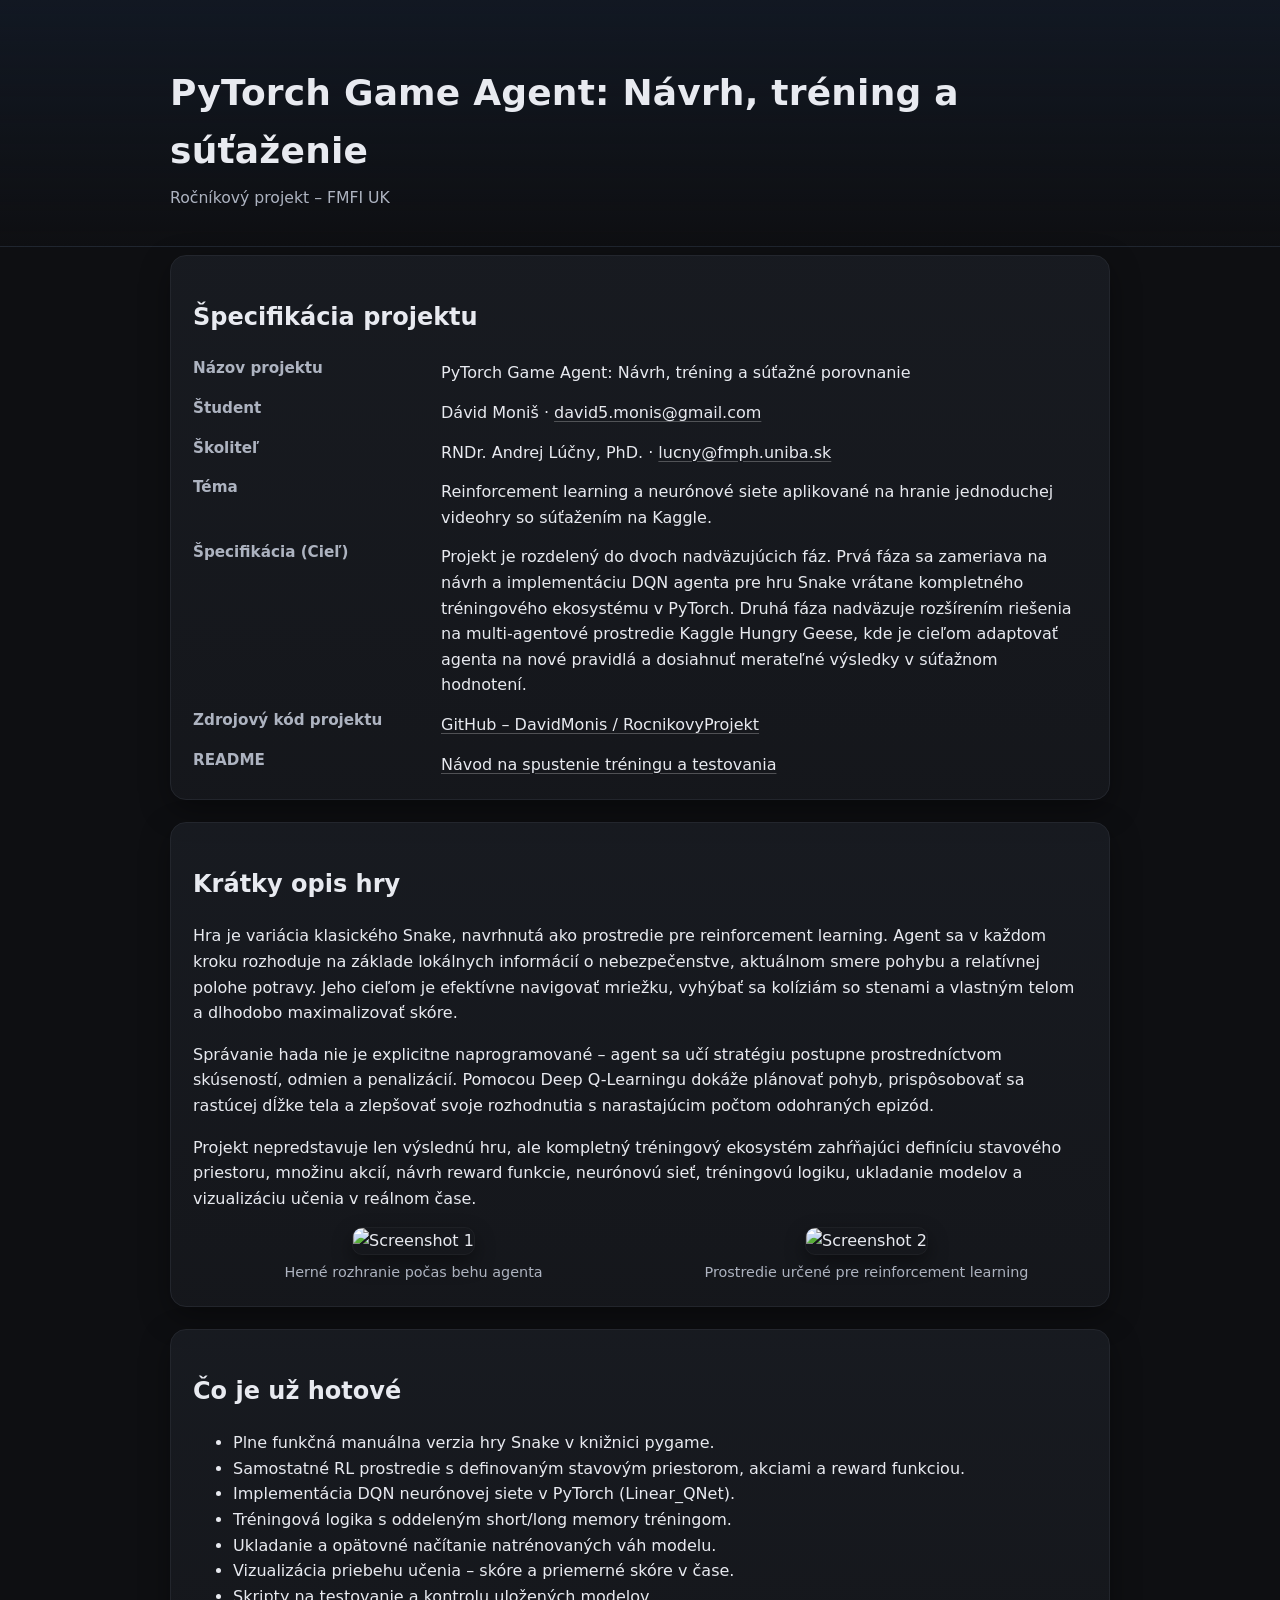
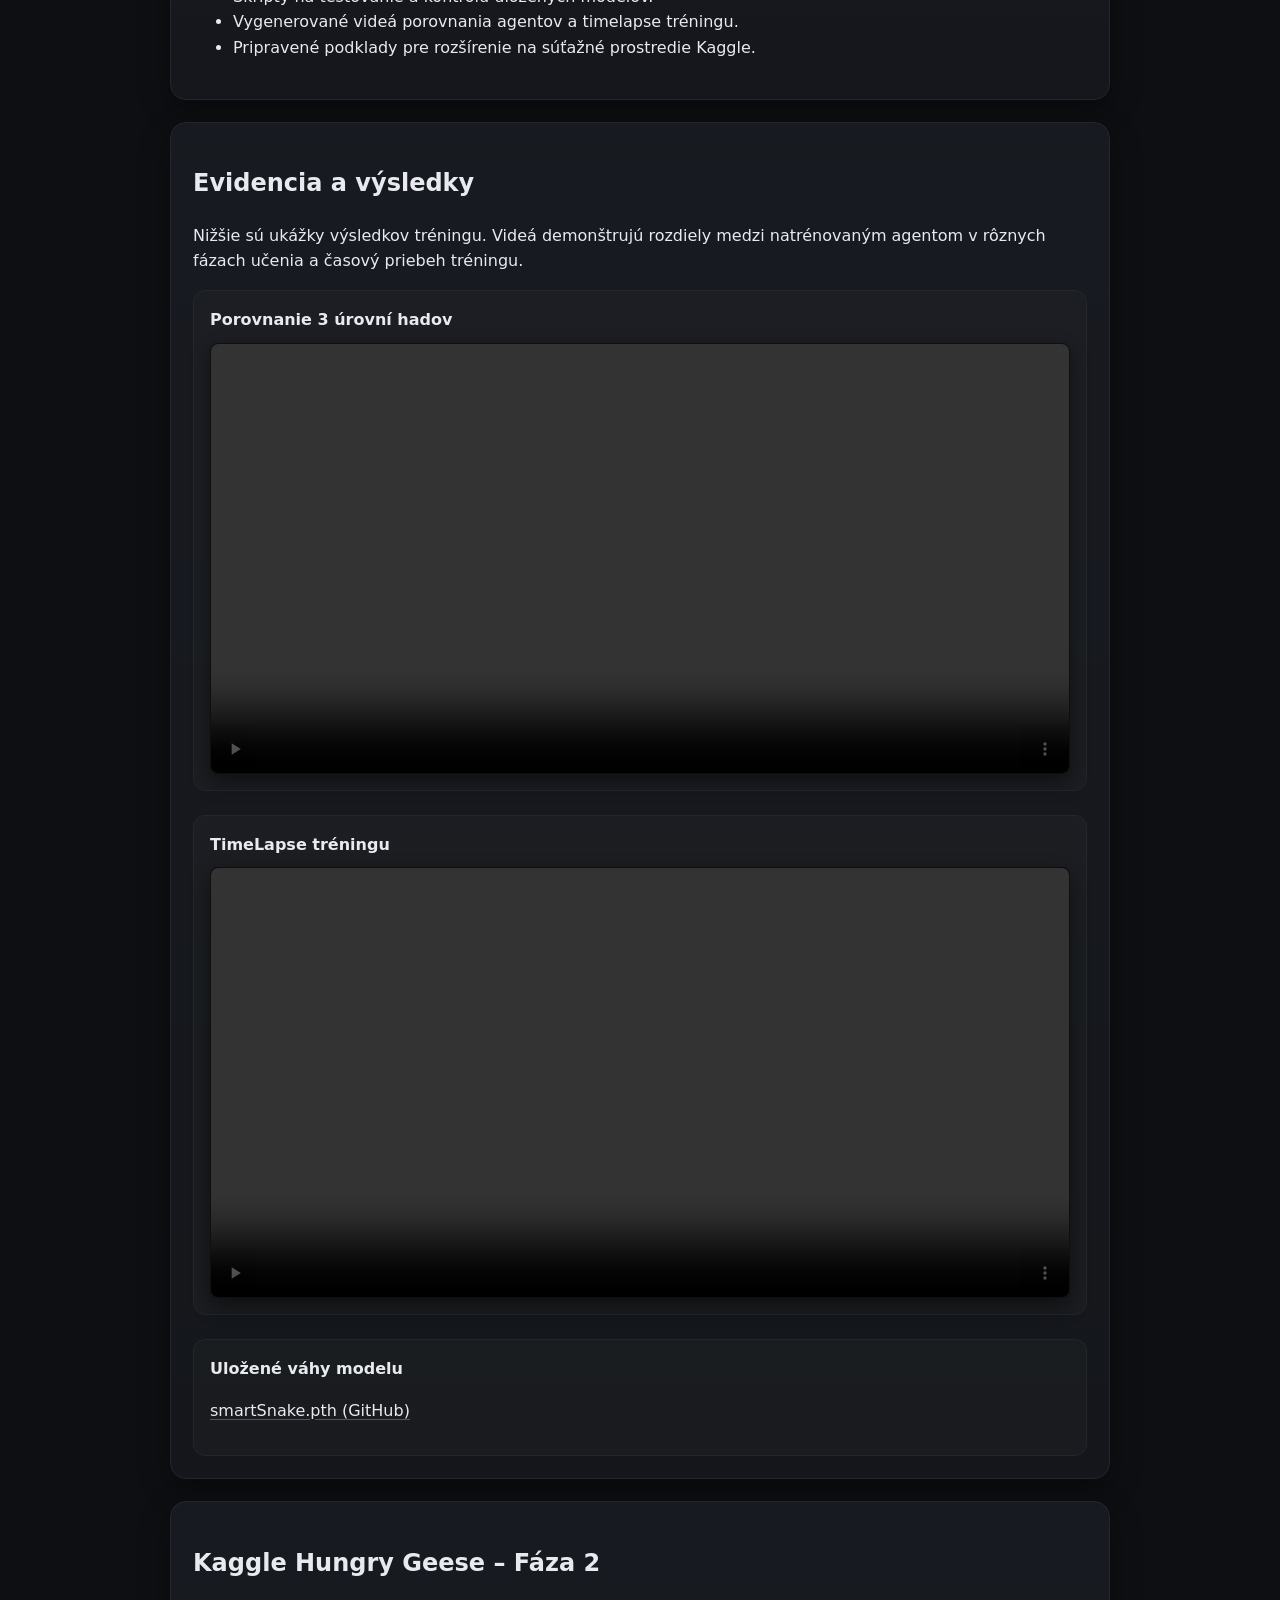
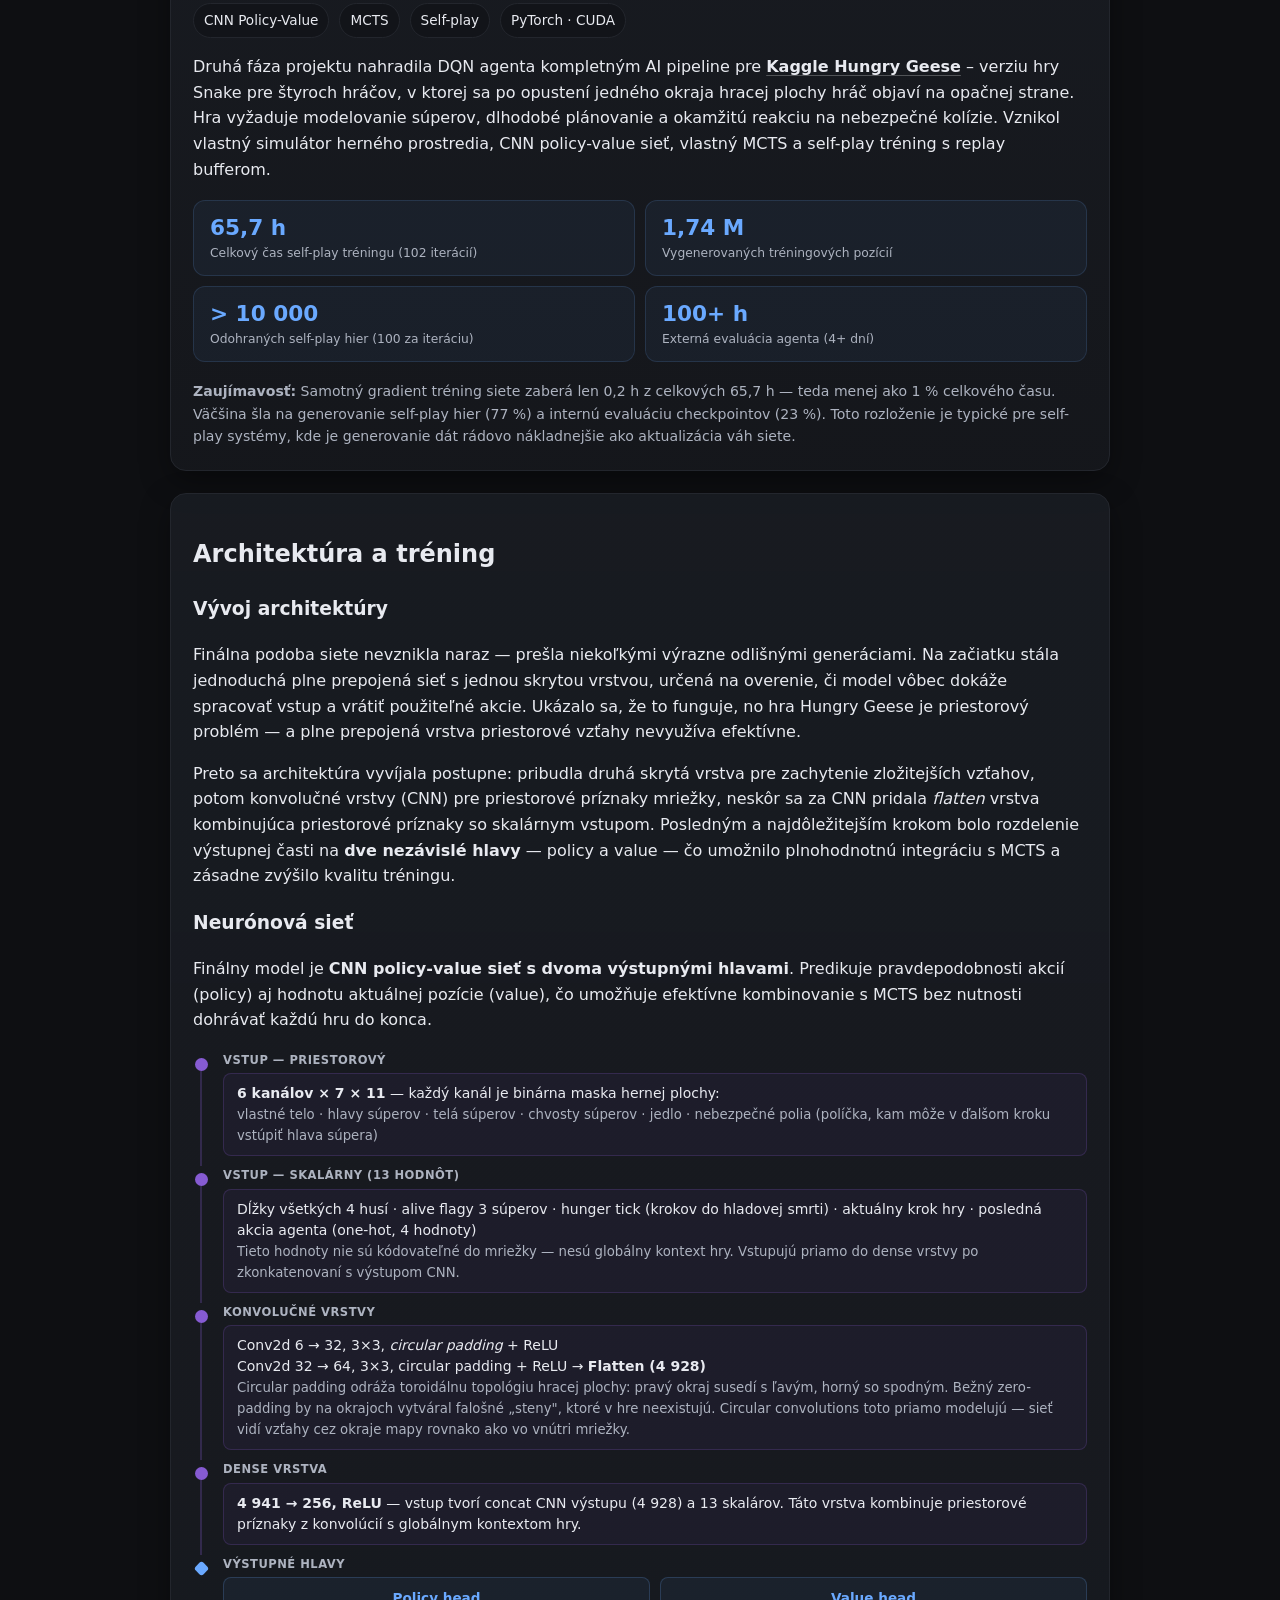
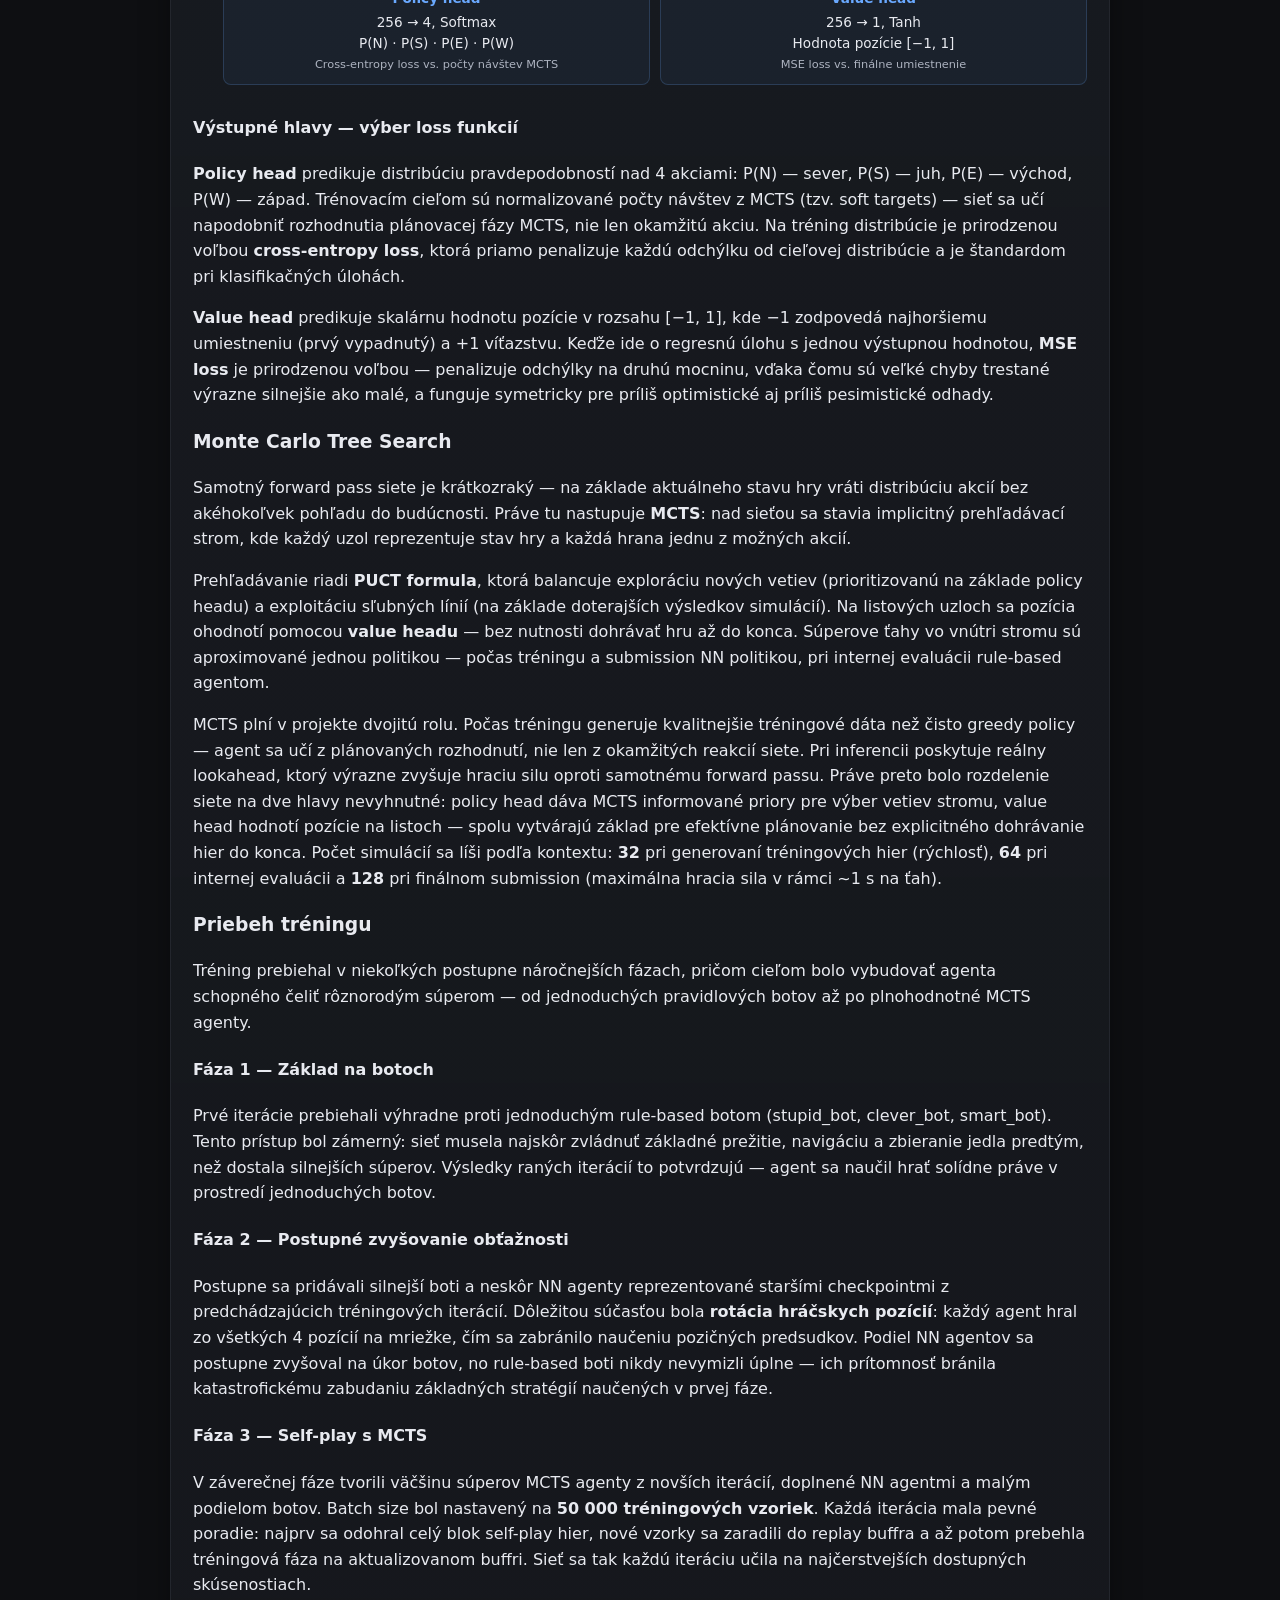
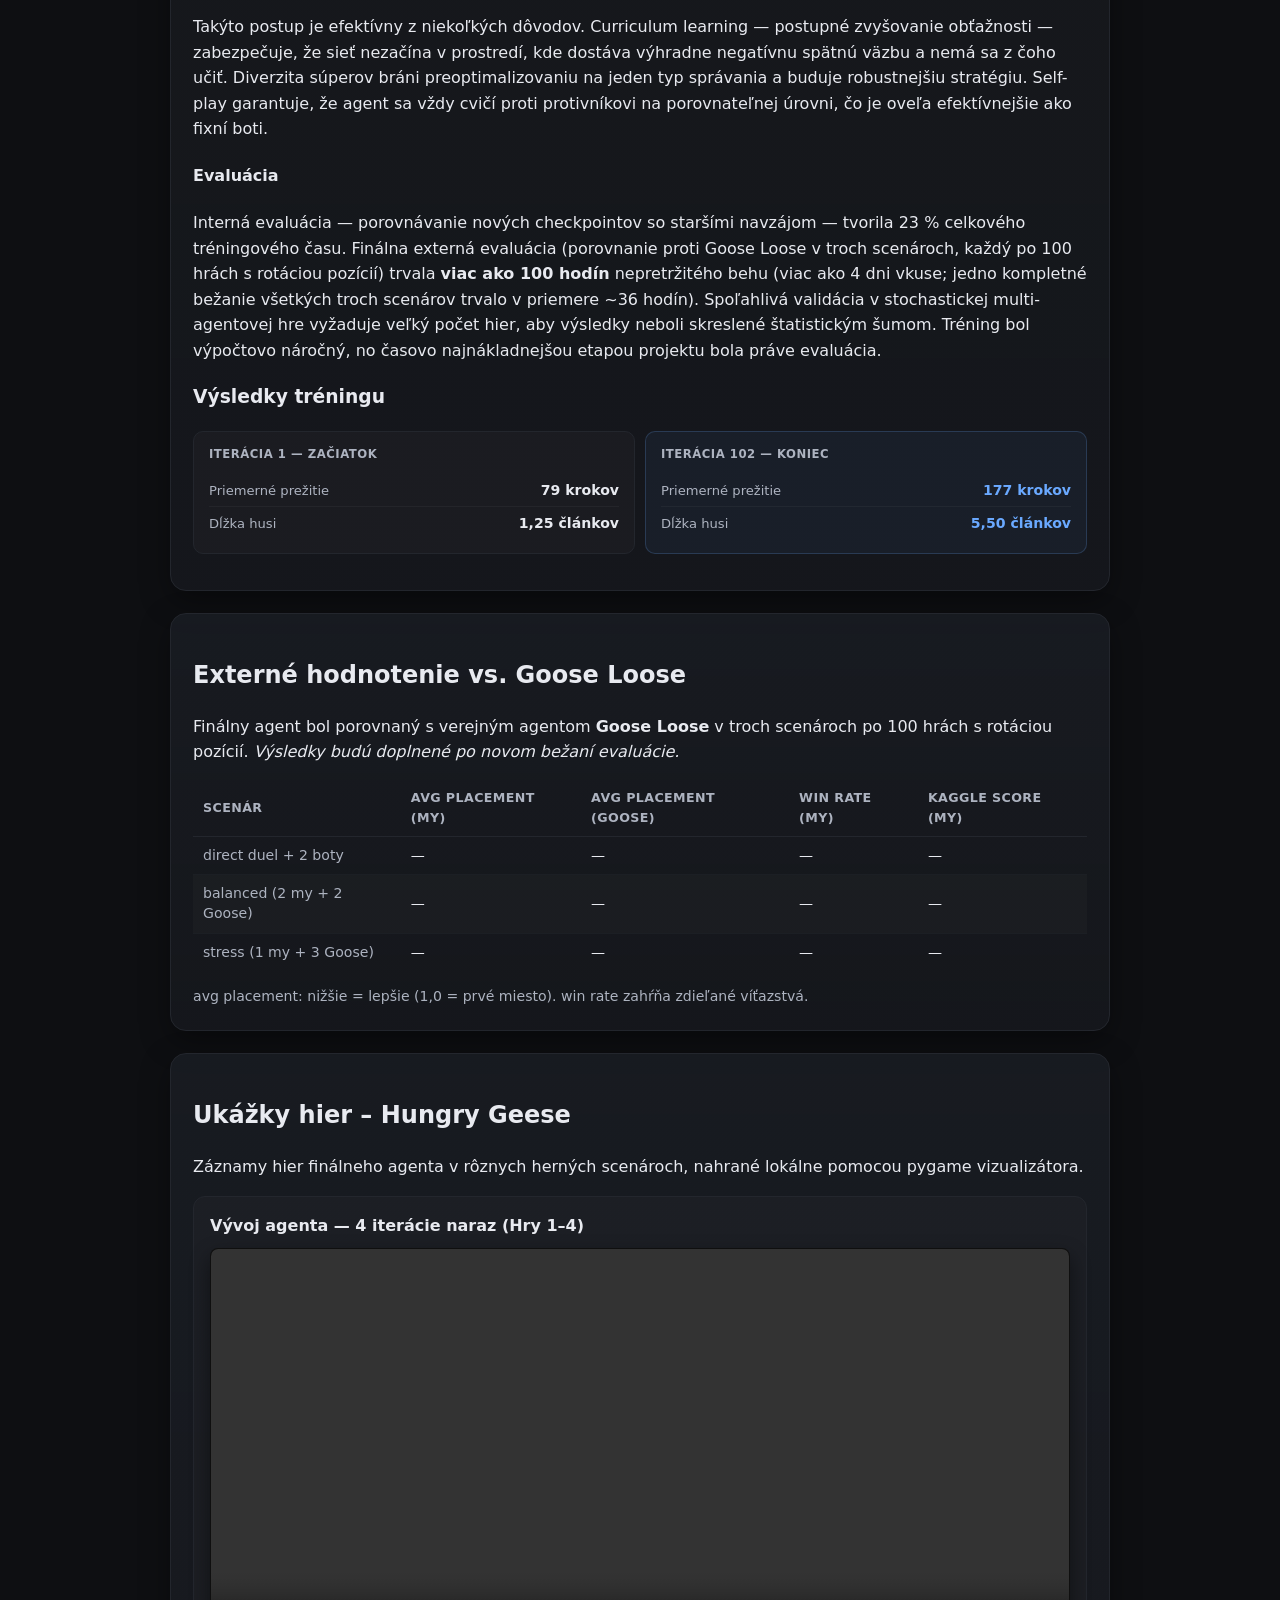
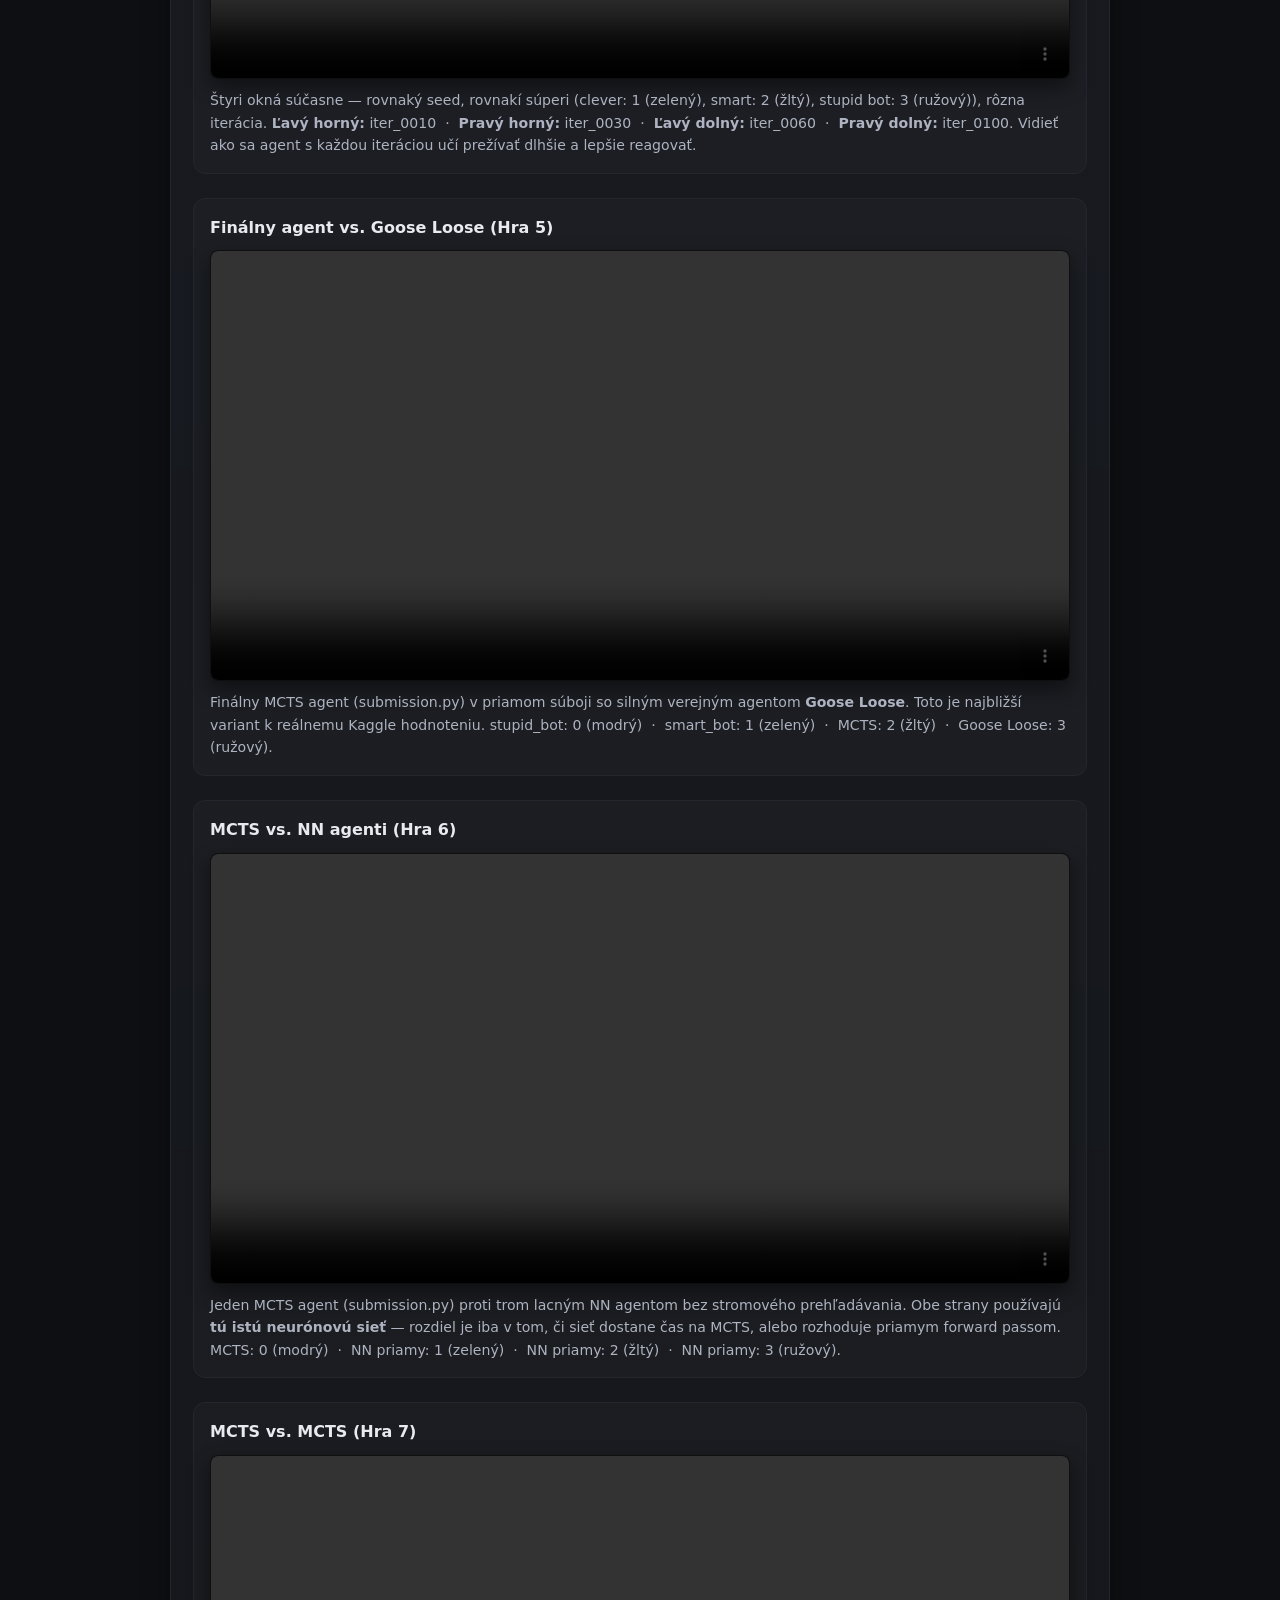
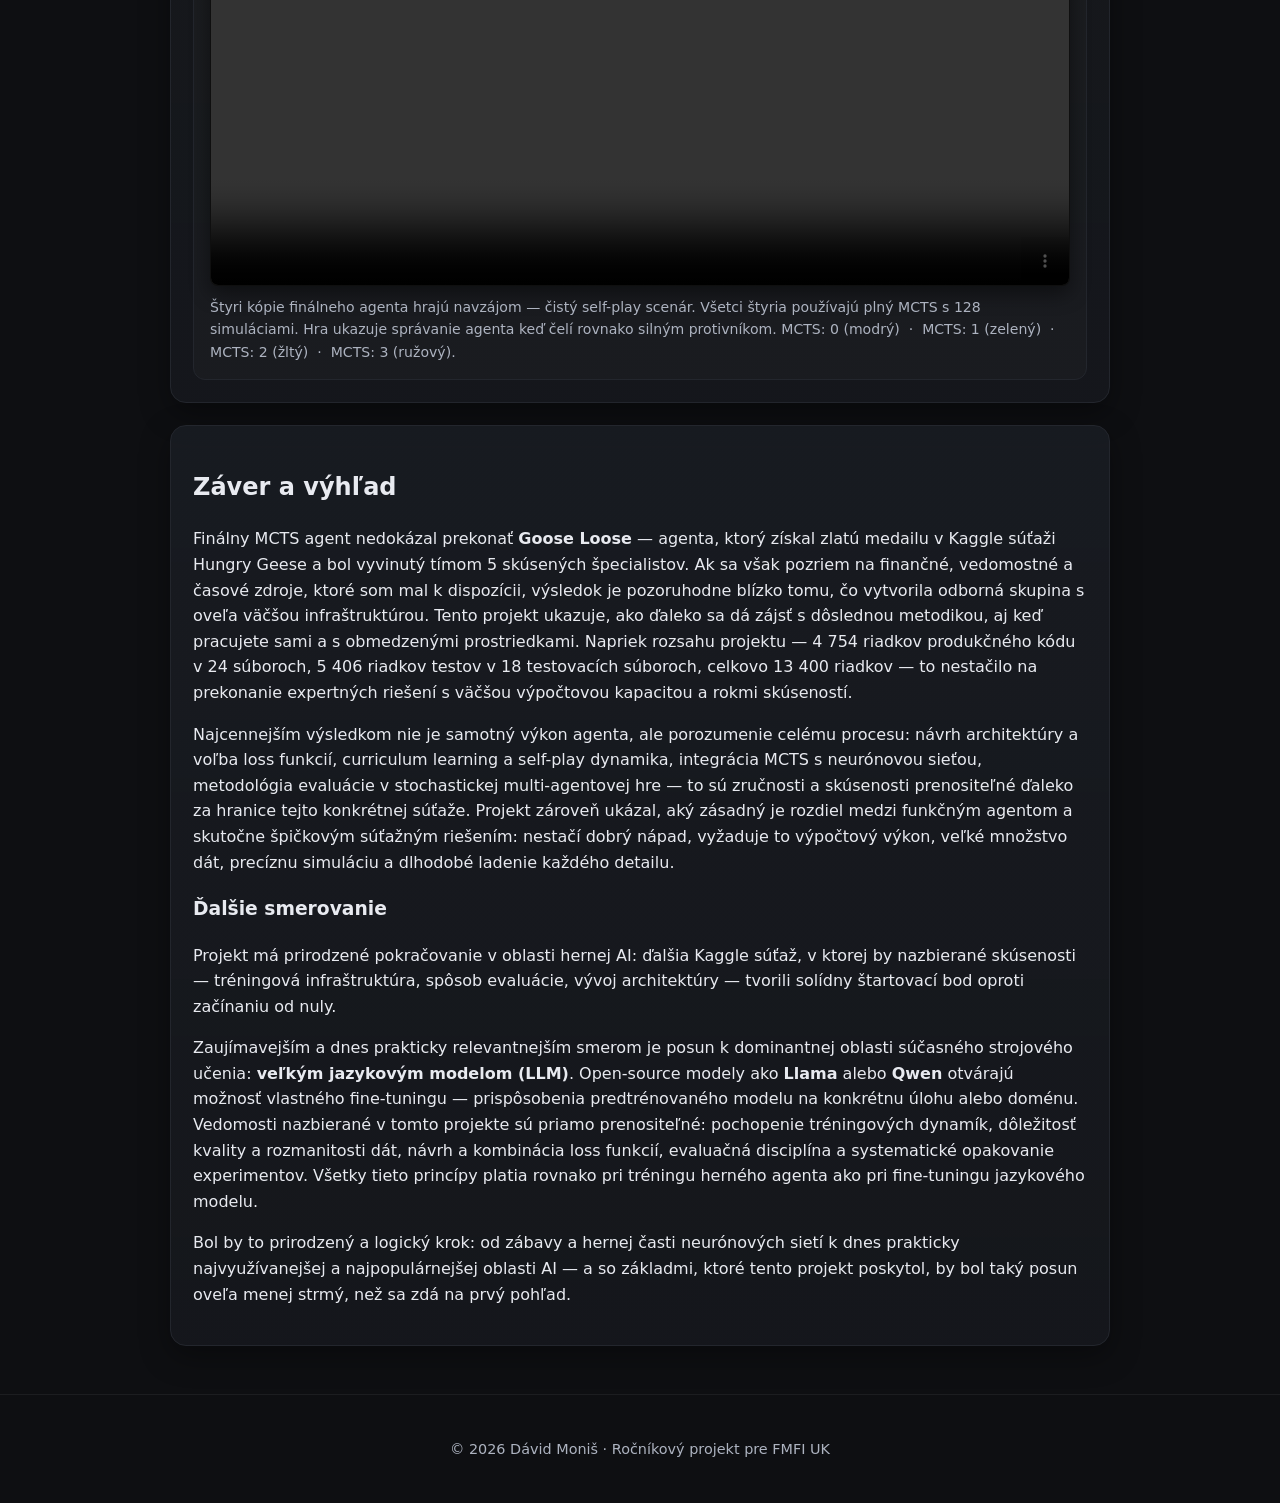
==== commit ab1f99ab: "Finalization8" ====
--- a/index.html
+++ b/index.html
@@ -927,8 +927,9 @@
           </video>
           <p class="note">
             Finálny MCTS agent (submission.py) v priamom súboji so silným verejným agentom
-            <strong>Goose Loose</strong>. Ďalšie dve miesta obsadzujú smart_bot a stupid_bot.
-            Toto je najbližší variant k reálnemu Kaggle hodnoteniu.
+            <strong>Goose Loose</strong>. Toto je najbližší variant k reálnemu Kaggle hodnoteniu.
+            stupid_bot: 0 (modrý) &nbsp;·&nbsp; smart_bot: 1 (zelený) &nbsp;·&nbsp;
+            MCTS: 2 (žltý) &nbsp;·&nbsp; Goose Loose: 3 (ružový).
           </p>
         </div>
 
@@ -942,6 +943,8 @@
             Jeden MCTS agent (submission.py) proti trom lacným NN agentom bez stromového
             prehľadávania. Obe strany používajú <strong>tú istú neurónovú sieť</strong> —
             rozdiel je iba v tom, či sieť dostane čas na MCTS, alebo rozhoduje priamym forward passom.
+            MCTS: 0 (modrý) &nbsp;·&nbsp; NN priamy: 1 (zelený) &nbsp;·&nbsp;
+            NN priamy: 2 (žltý) &nbsp;·&nbsp; NN priamy: 3 (ružový).
           </p>
         </div>
 
@@ -955,6 +958,8 @@
             Štyri kópie finálneho agenta hrajú navzájom — čistý self-play scenár.
             Všetci štyria používajú plný MCTS s 128 simuláciami.
             Hra ukazuje správanie agenta keď čelí rovnako silným protivníkom.
+            MCTS: 0 (modrý) &nbsp;·&nbsp; MCTS: 1 (zelený) &nbsp;·&nbsp;
+            MCTS: 2 (žltý) &nbsp;·&nbsp; MCTS: 3 (ružový).
           </p>
         </div>
       </div>
@@ -970,9 +975,9 @@
         som mal k dispozícii, výsledok je pozoruhodne blízko tomu, čo vytvorila odborná
         skupina s oveľa väčšou infraštruktúrou. Tento projekt ukazuje, ako ďaleko sa
         dá zájsť s dôslednou metodikou, aj keď pracujete sami a s obmedzenými prostriedkami.
-        Rozsah projektu hovorí za seba: 4 754 riadkov čistého produkčného kódu v 24 Python súboroch,
-        k tomu 5 406 riadkov pokrytých testami v 18 testovacích súboroch — celkovo 13 400 riadkov,
-        všetko navrhnuté, implementované a odladené jednou osobou.
+        Napriek rozsahu projektu — 4 754 riadkov produkčného kódu v 24 súboroch,
+        5 406 riadkov testov v 18 testovacích súboroch, celkovo 13 400 riadkov — to nestačilo
+        na prekonanie expertných riešení s väčšou výpočtovou kapacitou a rokmi skúseností.
       </p>
       <p>
         Najcennejším výsledkom nie je samotný výkon agenta, ale porozumenie celému procesu:
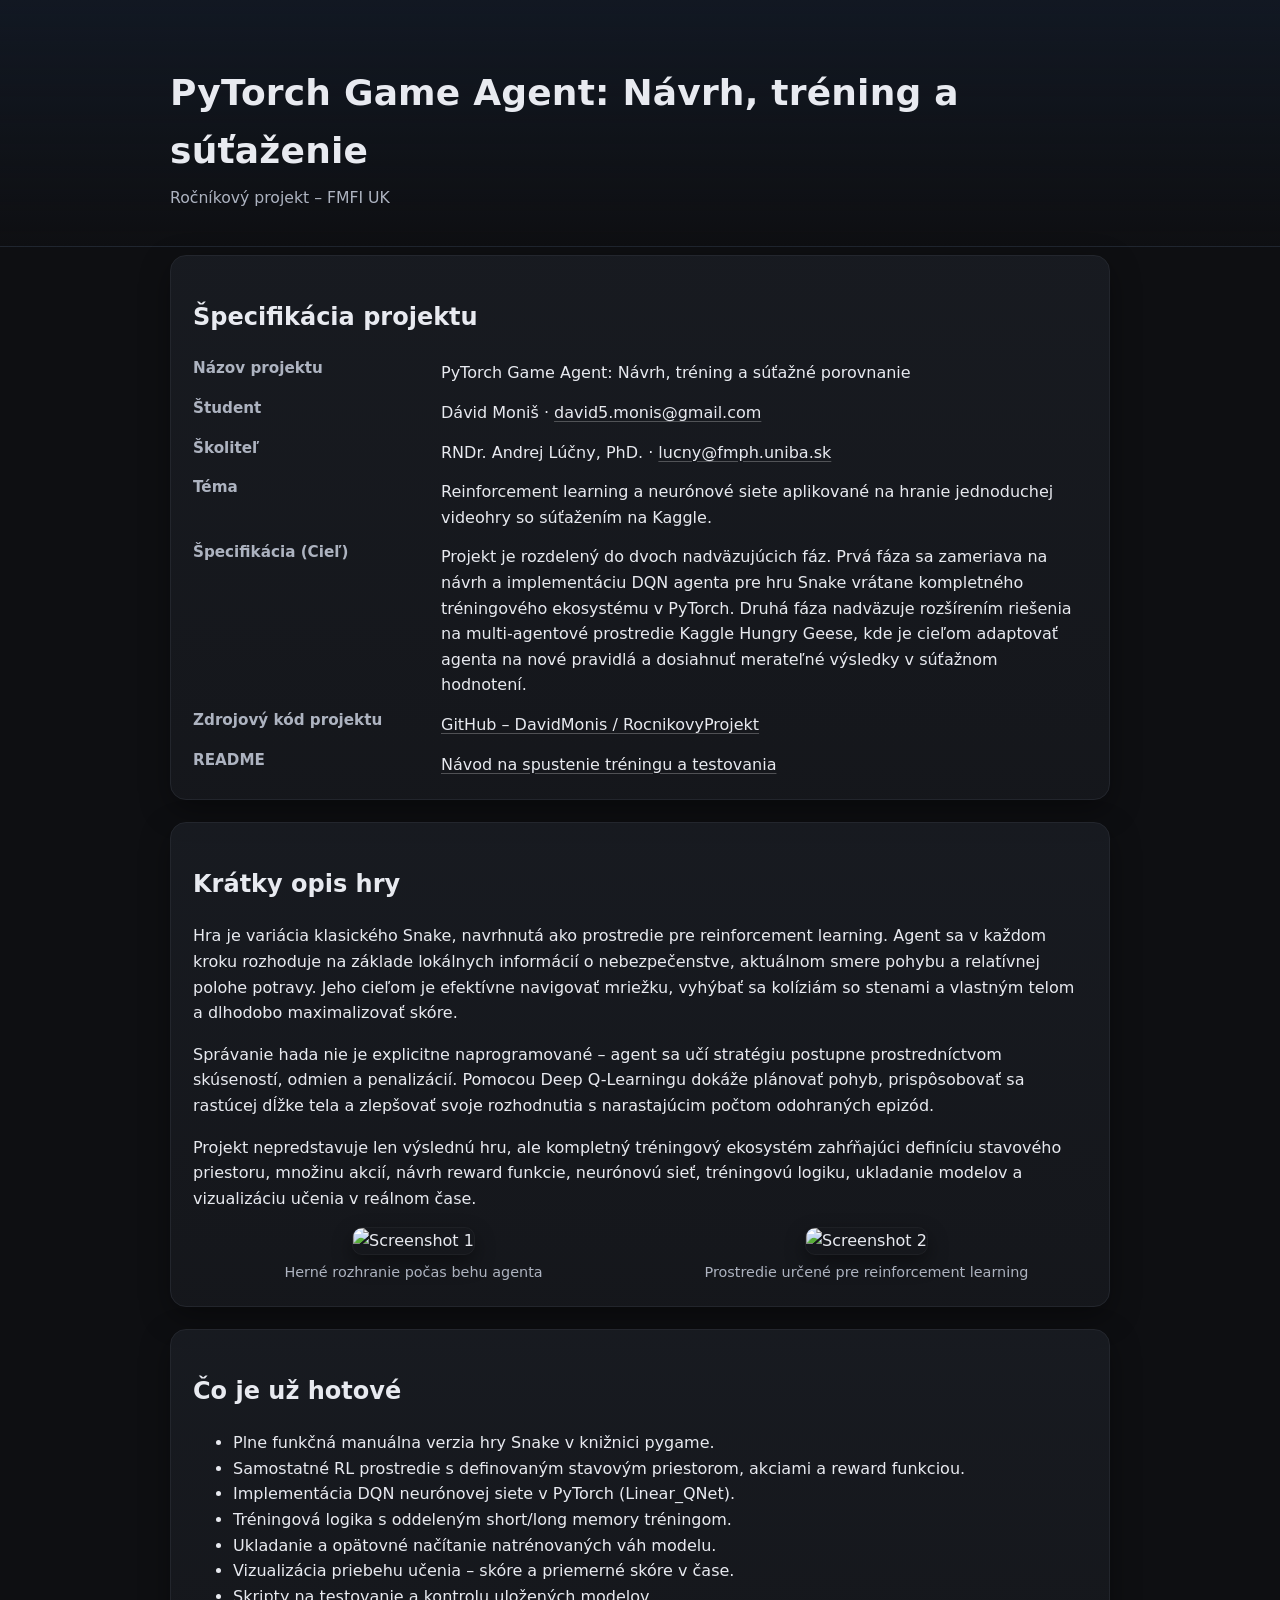
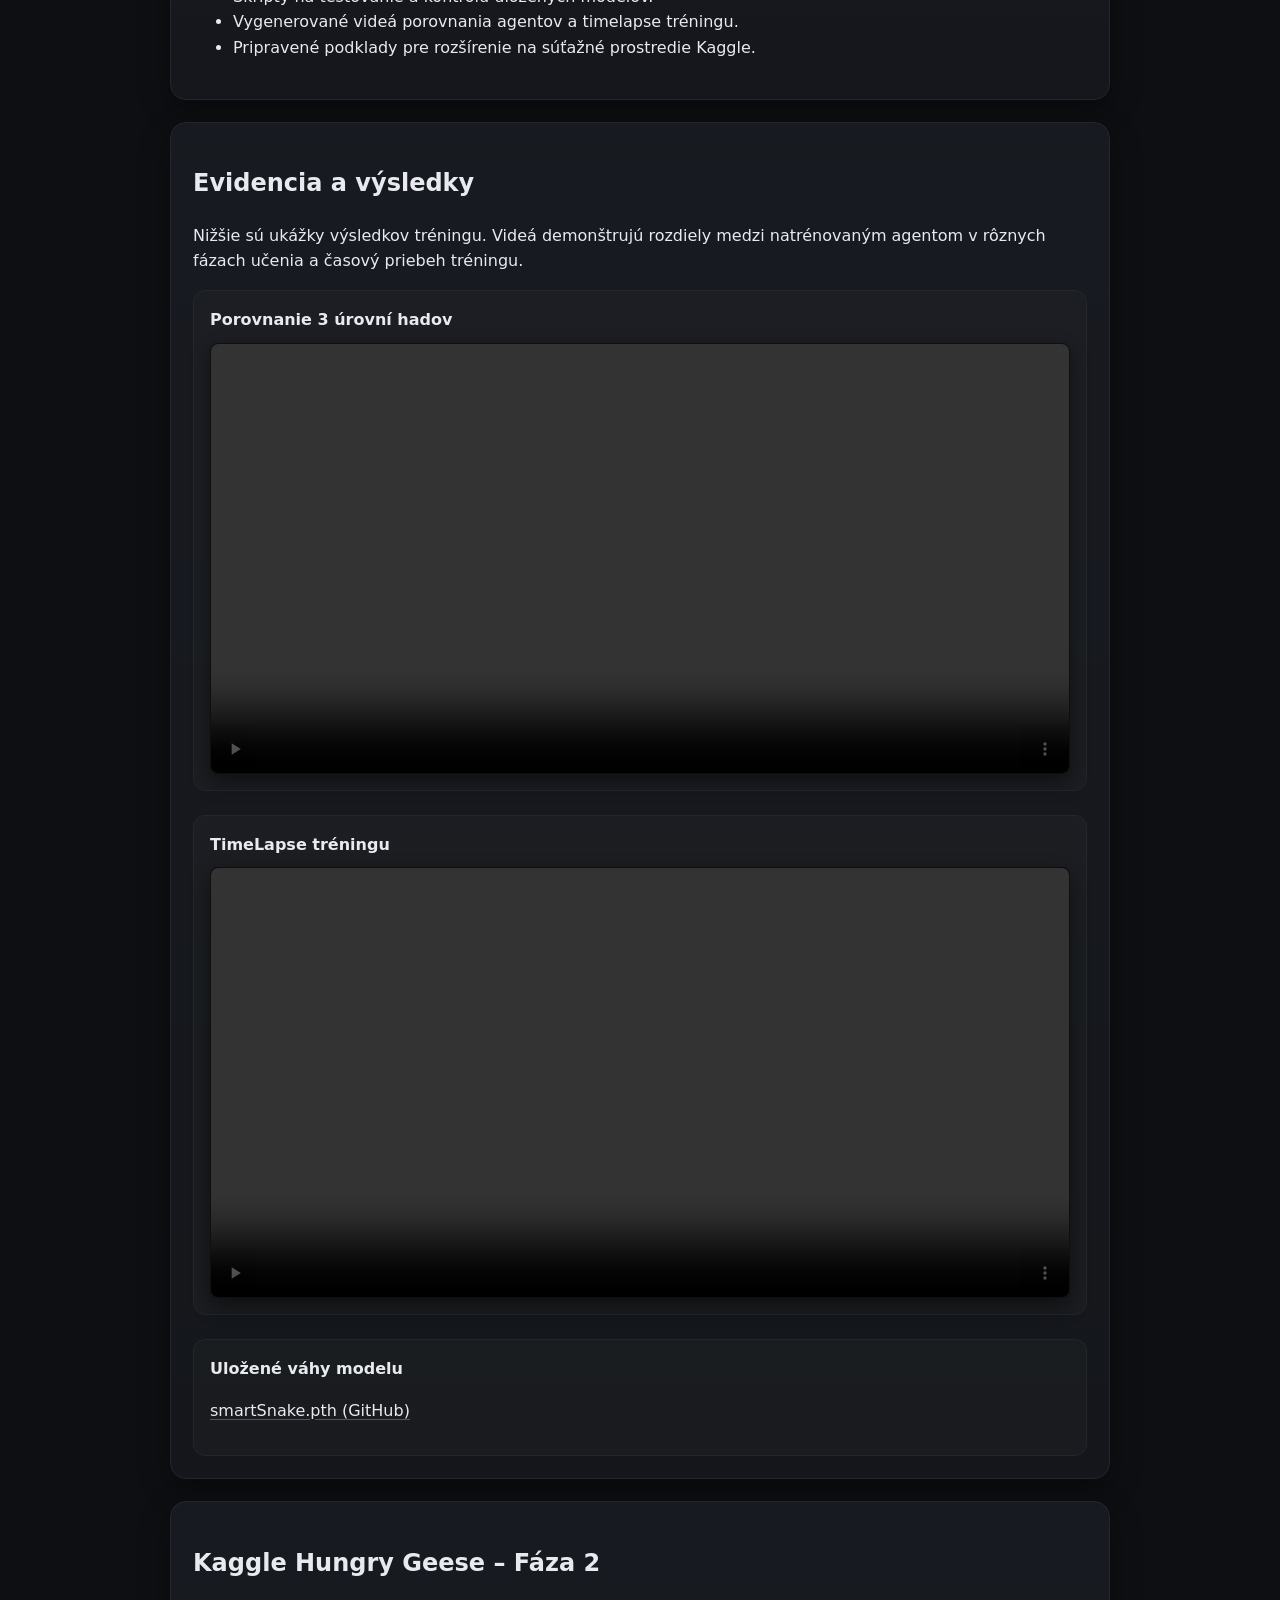
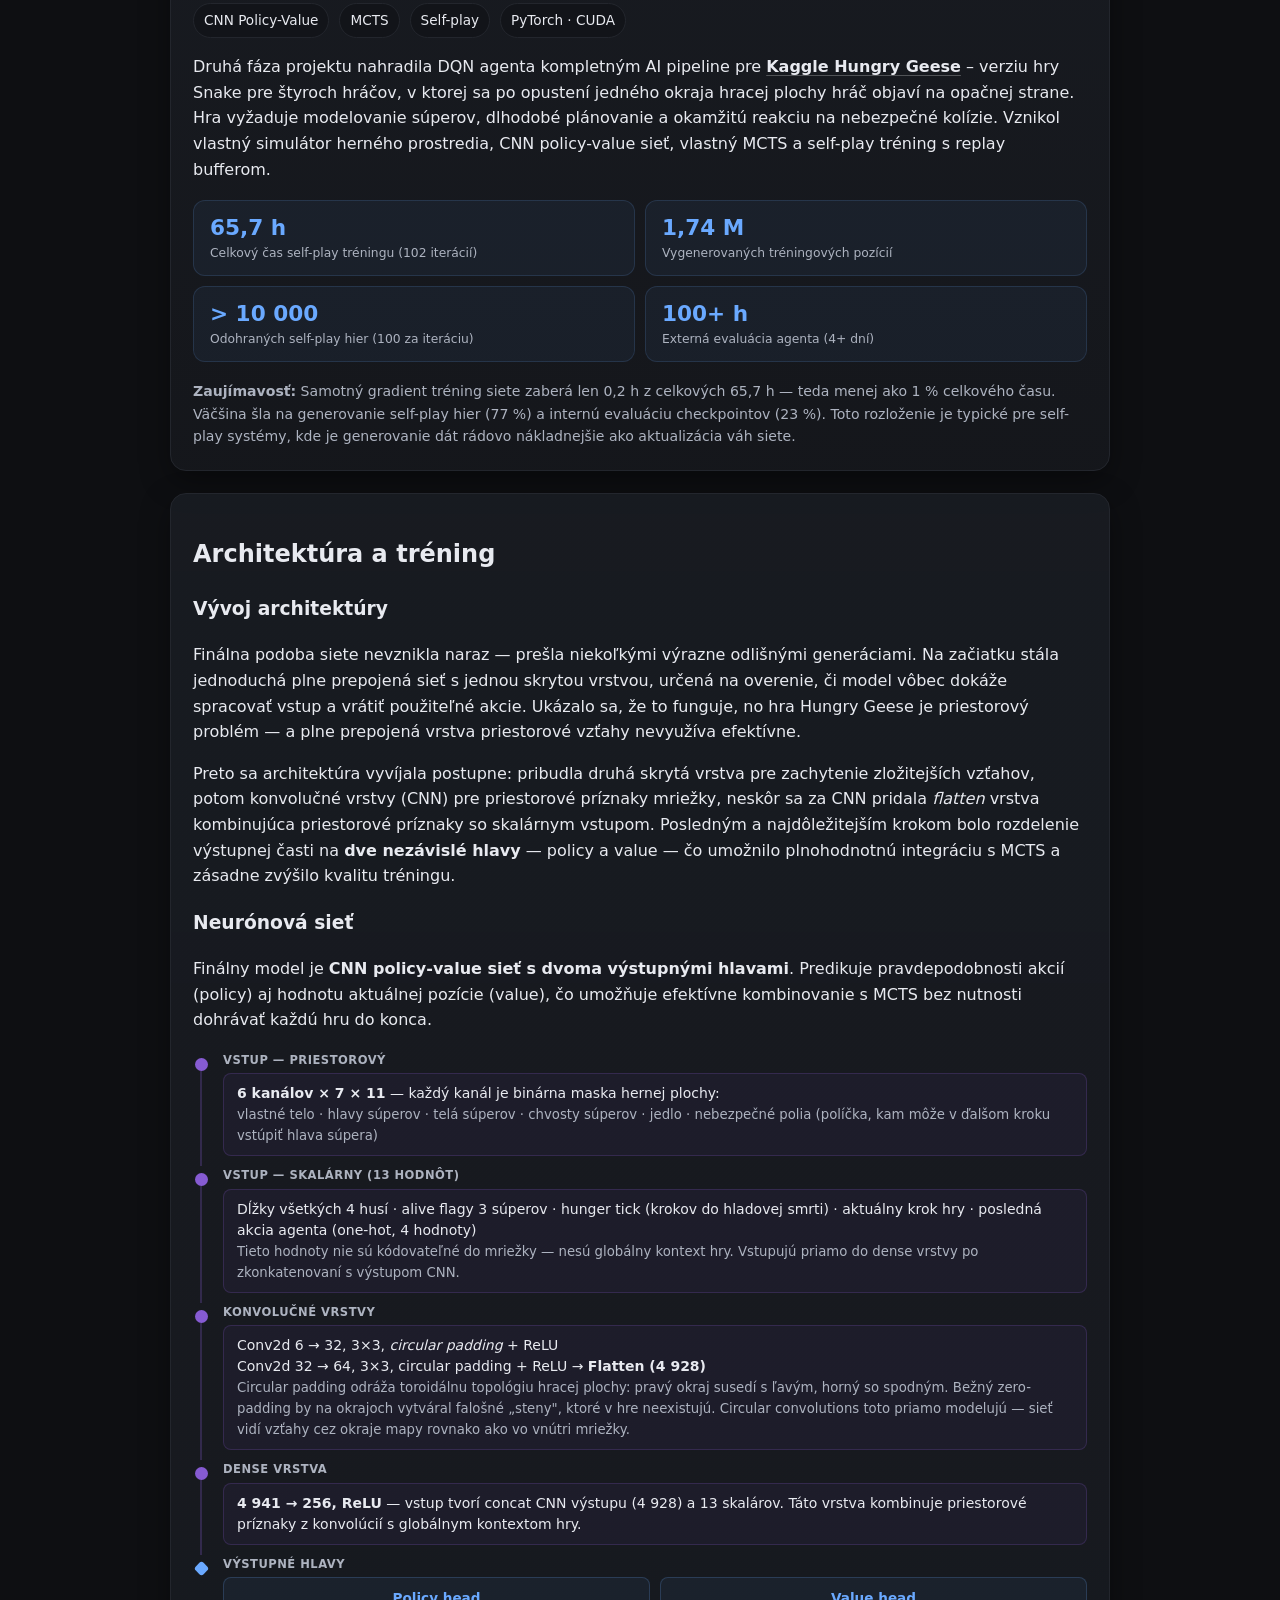
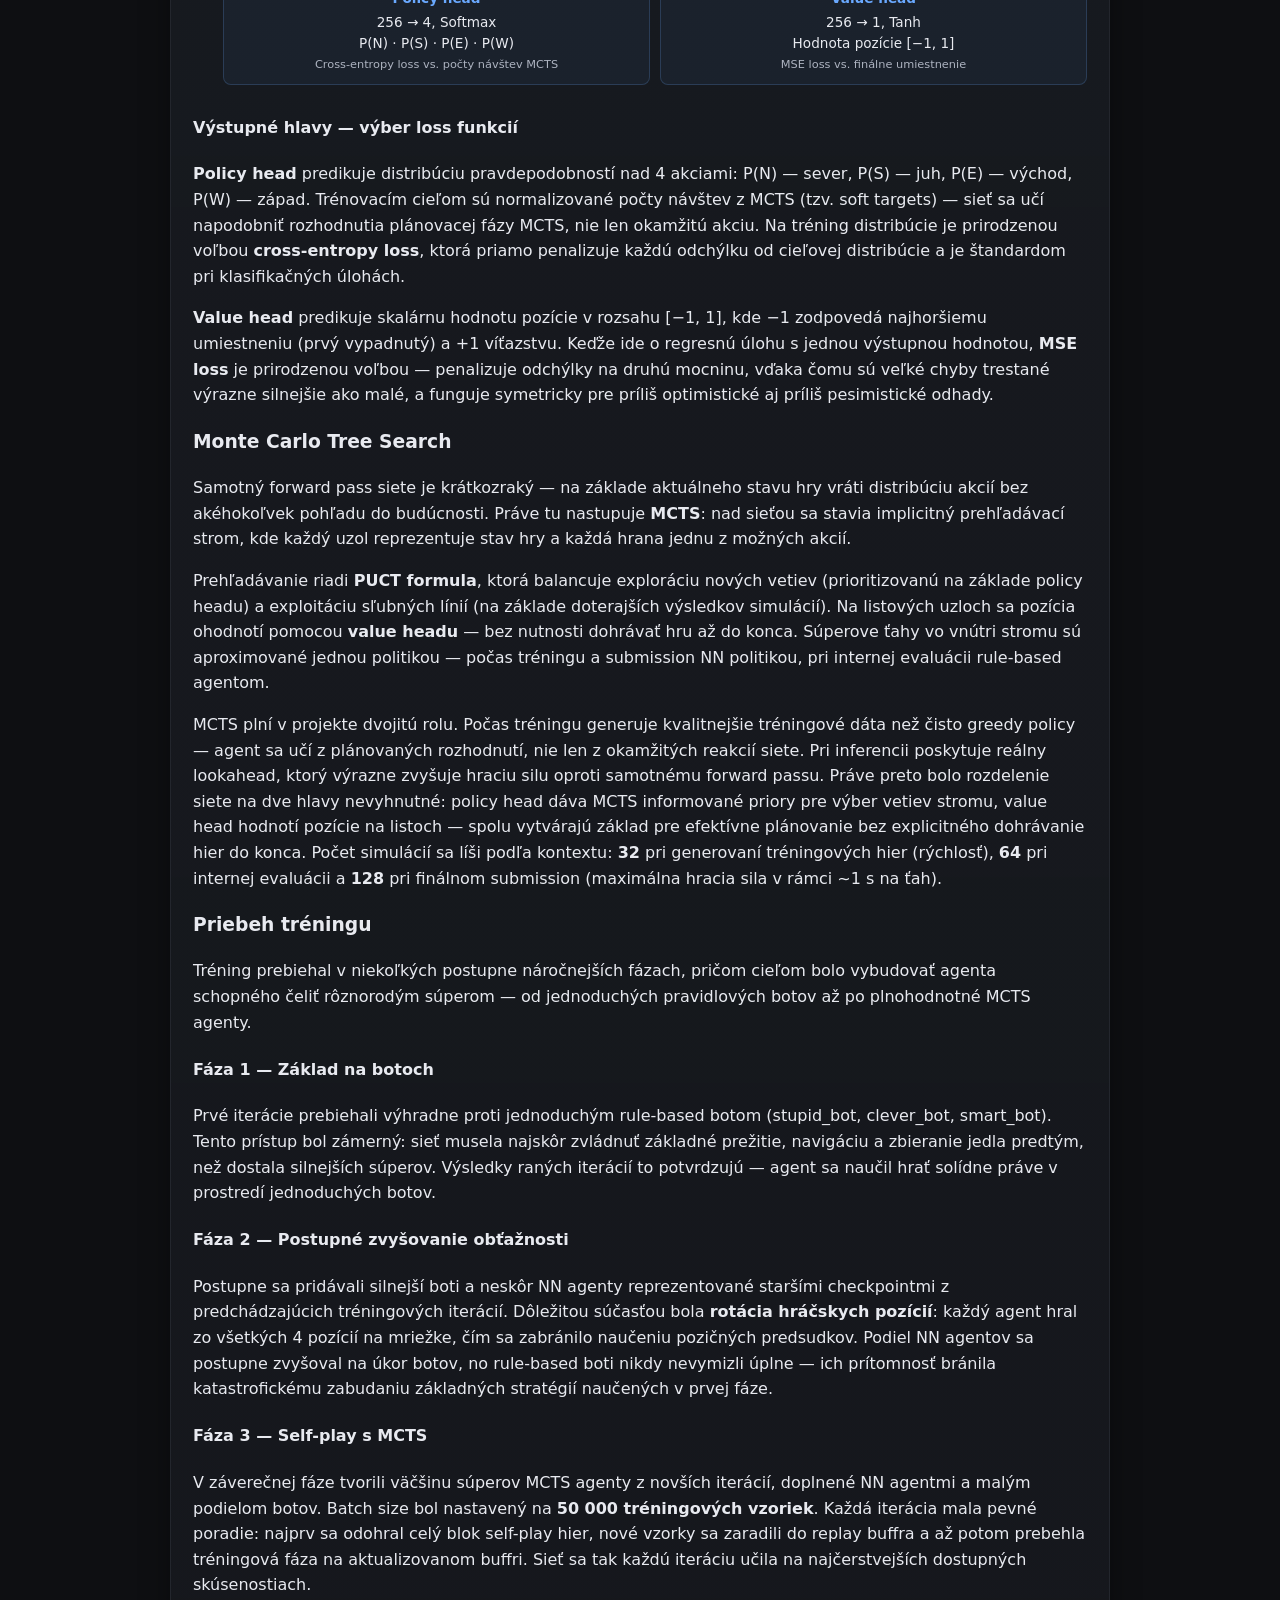
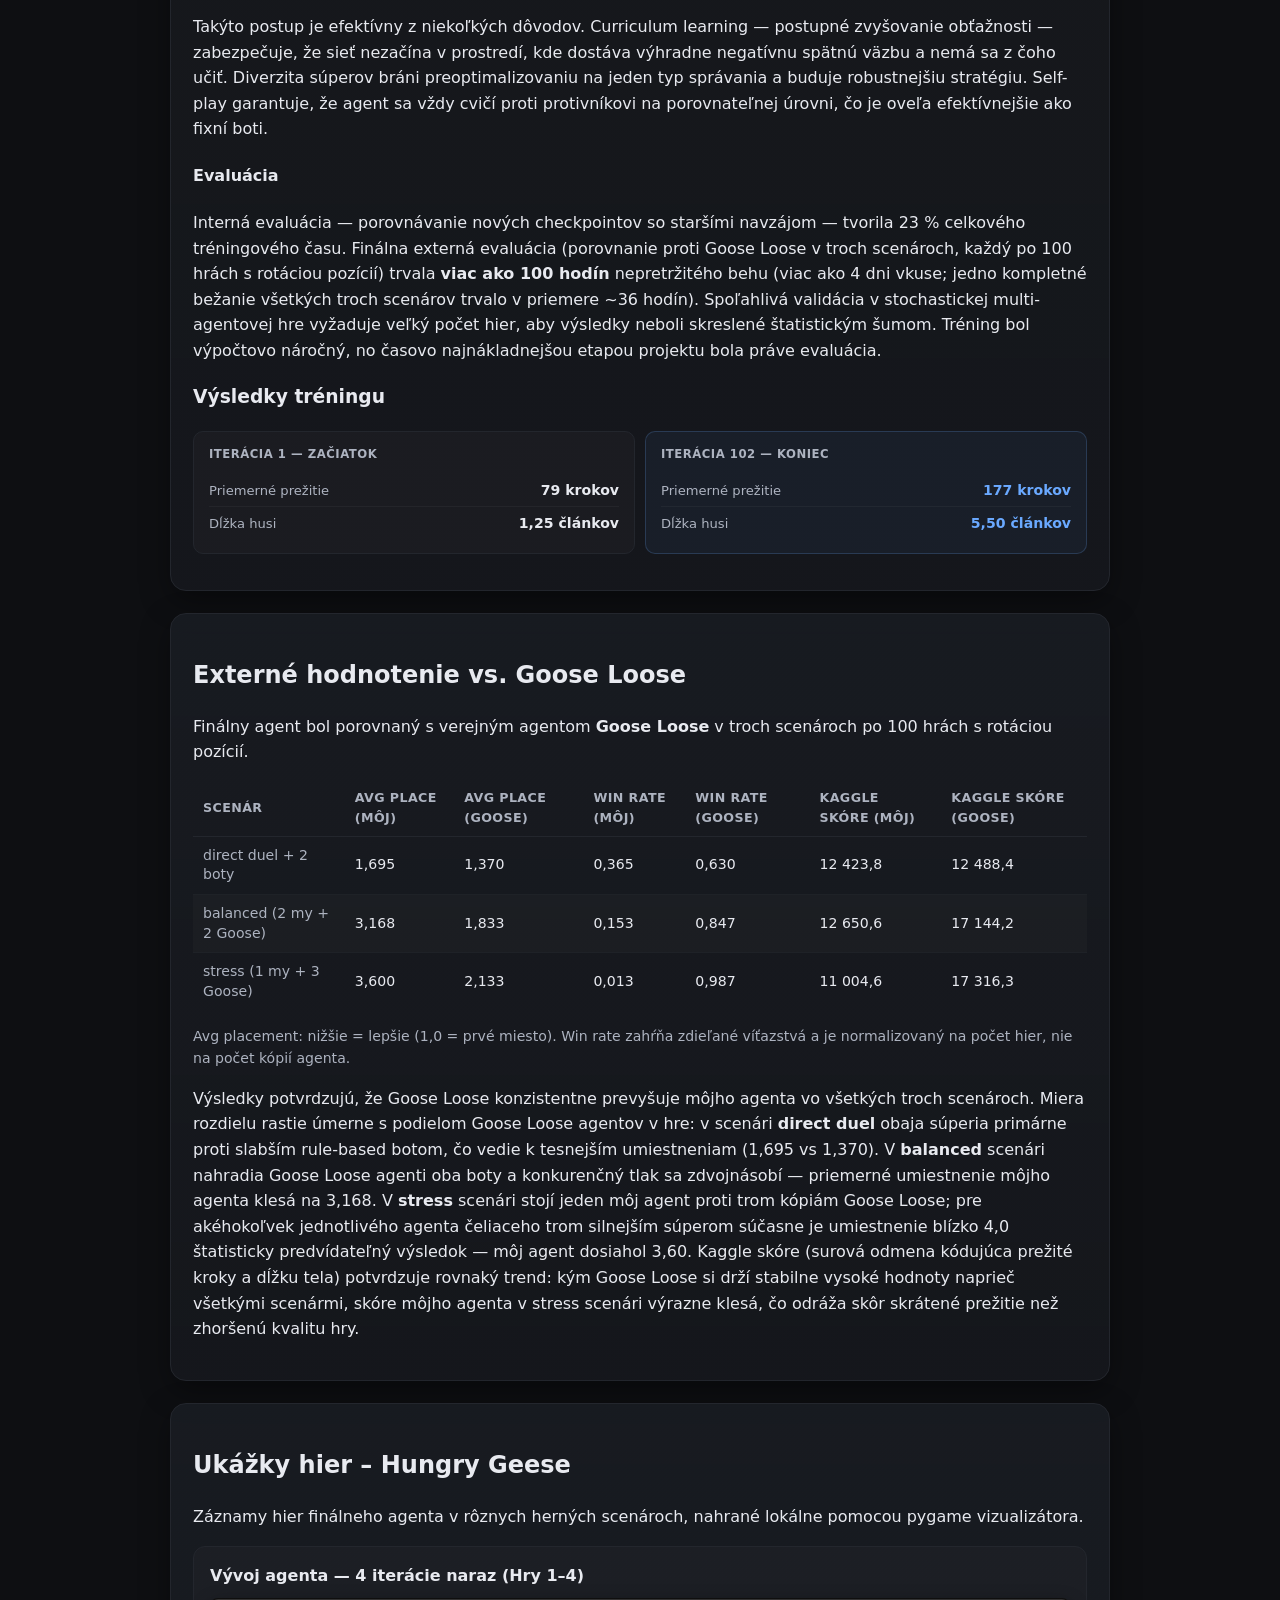
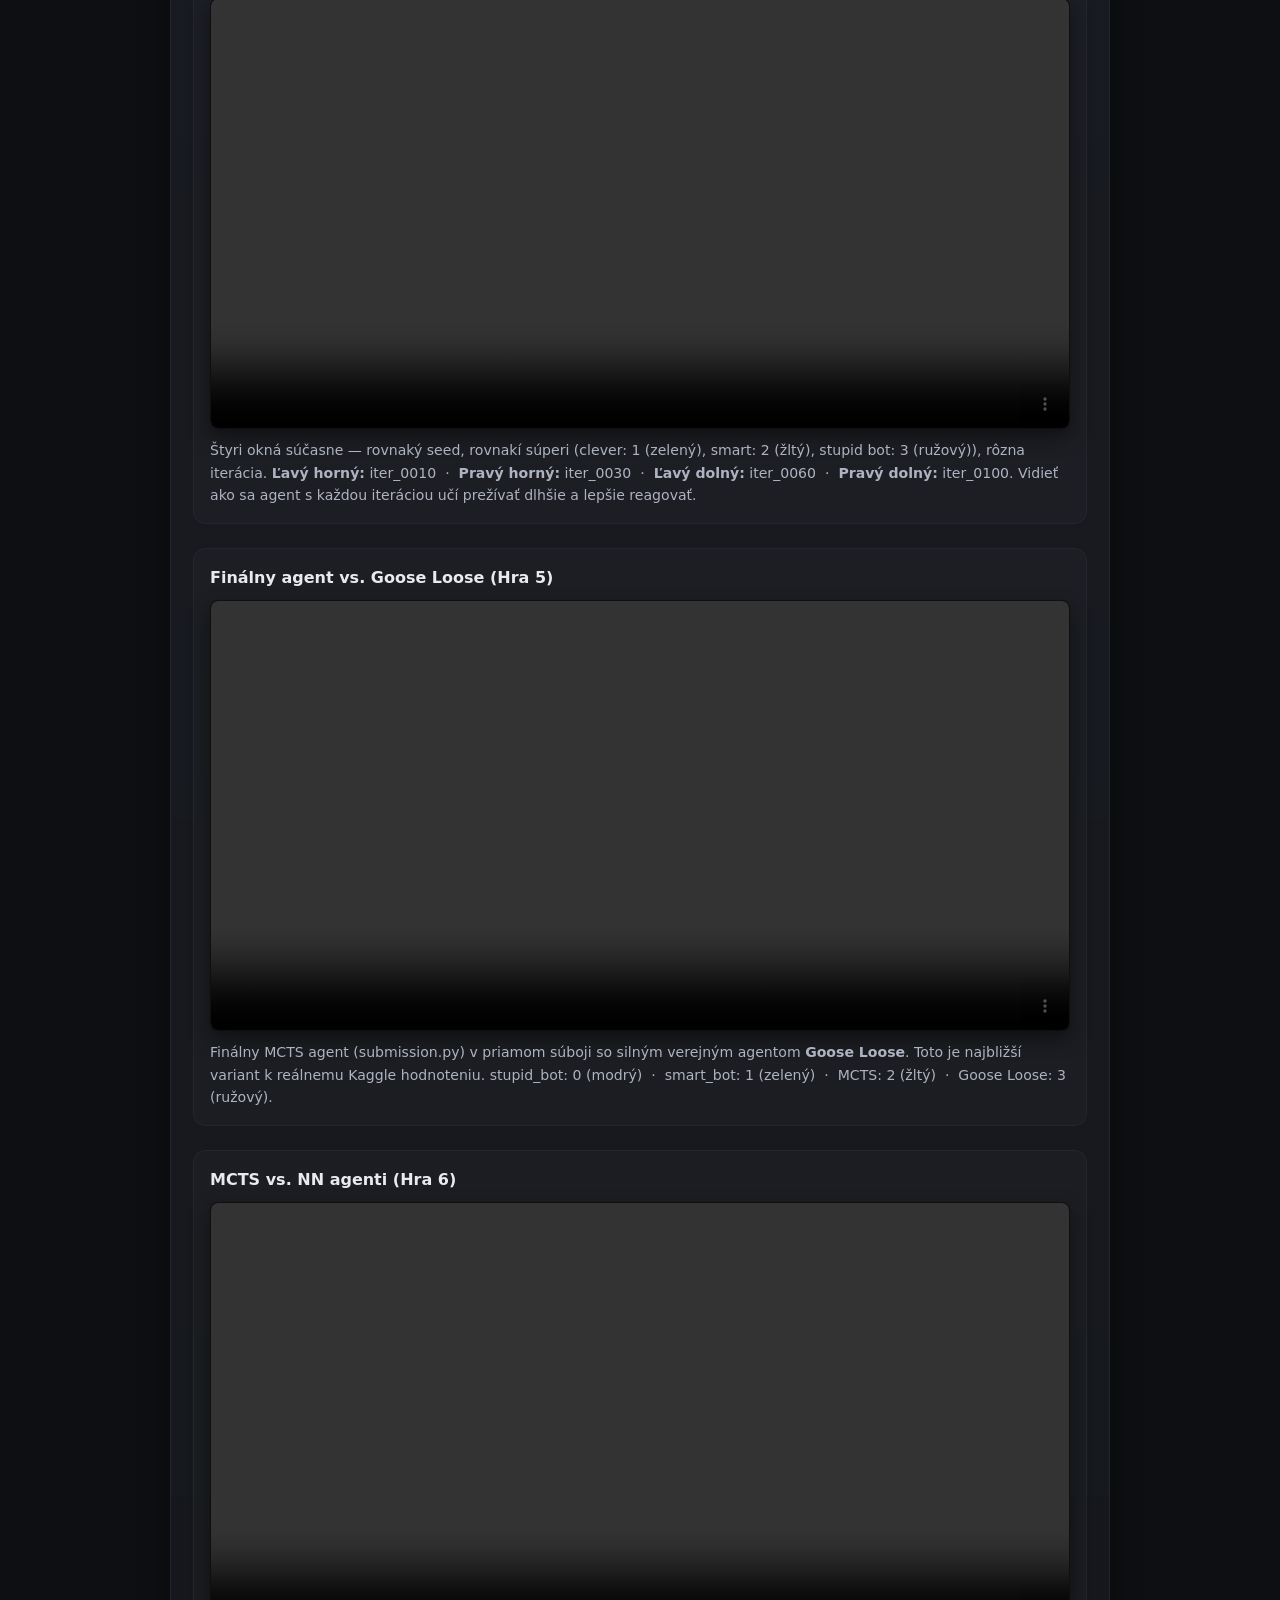
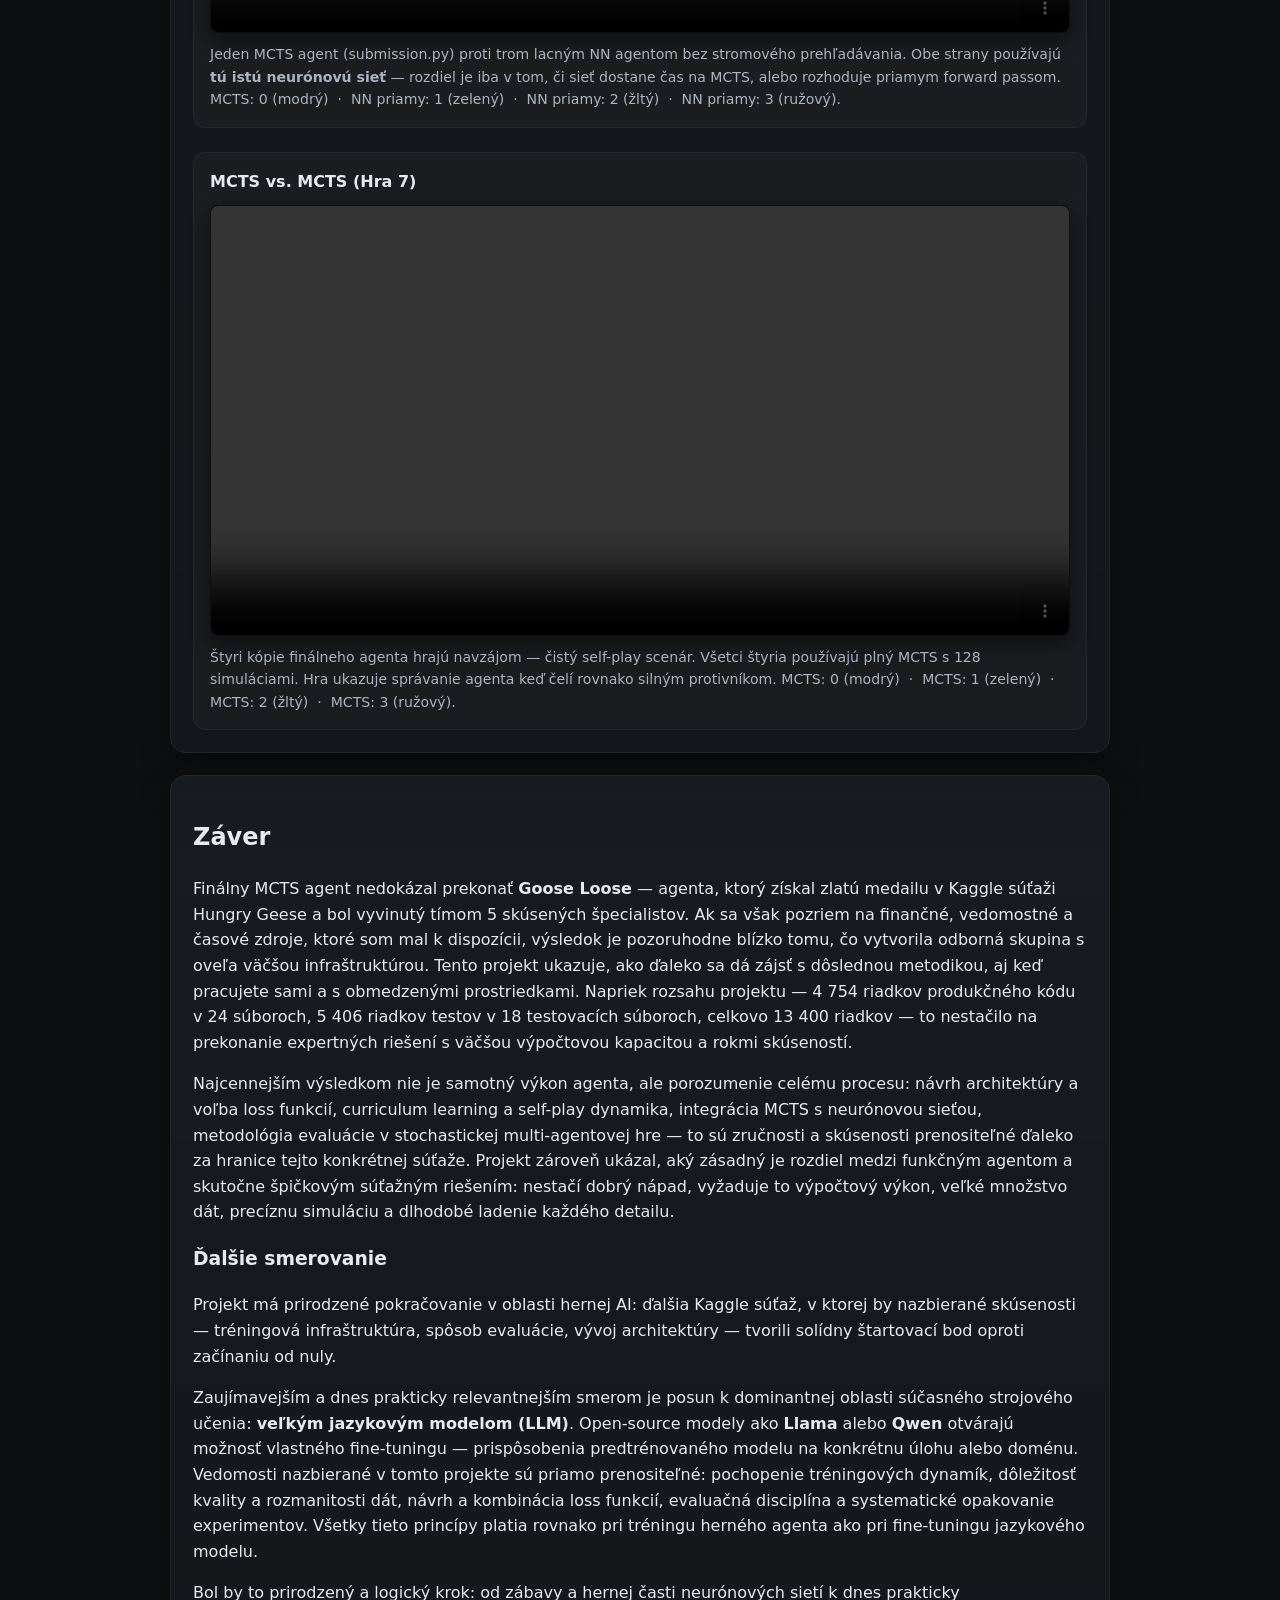
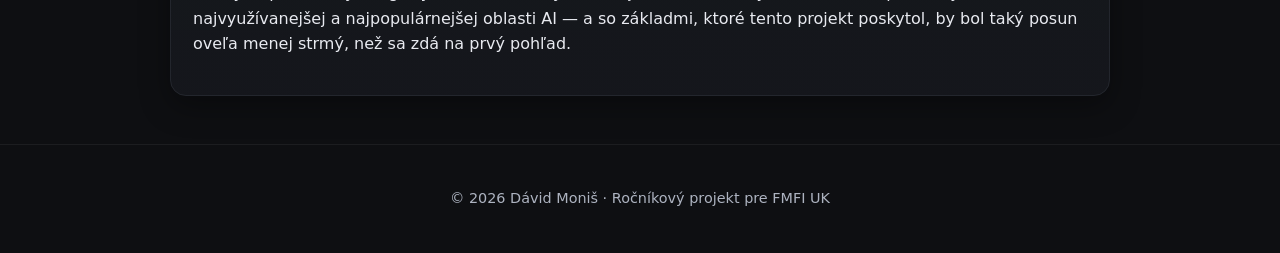
==== commit cba25bf2: "Finalization9" ====
--- a/index.html
+++ b/index.html
@@ -873,25 +873,42 @@
       <p>
         Finálny agent bol porovnaný s verejným agentom <strong>Goose Loose</strong>
         v troch scenároch po 100 hrách s rotáciou pozícií.
-        <em>Výsledky budú doplnené po novom bežaní evaluácie.</em>
       </p>
       <table class="data-table">
         <thead>
           <tr>
             <th>Scenár</th>
-            <th>avg placement (my)</th>
-            <th>avg placement (goose)</th>
-            <th>win rate (my)</th>
-            <th>kaggle score (my)</th>
+            <th>Avg place (môj)</th>
+            <th>Avg place (Goose)</th>
+            <th>Win rate (môj)</th>
+            <th>Win rate (Goose)</th>
+            <th>Kaggle skóre (môj)</th>
+            <th>Kaggle skóre (Goose)</th>
           </tr>
         </thead>
         <tbody>
-          <tr><td>direct duel + 2 boty</td><td>—</td><td>—</td><td>—</td><td>—</td></tr>
-          <tr><td>balanced (2 my + 2 Goose)</td><td>—</td><td>—</td><td>—</td><td>—</td></tr>
-          <tr><td>stress (1 my + 3 Goose)</td><td>—</td><td>—</td><td>—</td><td>—</td></tr>
+          <tr><td>direct duel + 2 boty</td><td>1,695</td><td>1,370</td><td>0,365</td><td>0,630</td><td>12 423,8</td><td>12 488,4</td></tr>
+          <tr><td>balanced (2 my + 2 Goose)</td><td>3,168</td><td>1,833</td><td>0,153</td><td>0,847</td><td>12 650,6</td><td>17 144,2</td></tr>
+          <tr><td>stress (1 my + 3 Goose)</td><td>3,600</td><td>2,133</td><td>0,013</td><td>0,987</td><td>11 004,6</td><td>17 316,3</td></tr>
         </tbody>
       </table>
-      <p class="note">avg placement: nižšie = lepšie (1,0 = prvé miesto). win rate zahŕňa zdieľané víťazstvá.</p>
+      <p class="note">Avg placement: nižšie = lepšie (1,0 = prvé miesto). Win rate zahŕňa zdieľané víťazstvá a je normalizovaný na počet hier, nie na počet kópií agenta.</p>
+
+      <p>
+        Výsledky potvrdzujú, že Goose Loose konzistentne prevyšuje môjho agenta
+        vo všetkých troch scenároch. Miera rozdielu rastie úmerne s podielom Goose Loose
+        agentov v hre: v scenári <strong>direct duel</strong> obaja súperia primárne
+        proti slabším rule-based botom, čo vedie k tesnejším umiestneniam (1,695 vs 1,370).
+        V <strong>balanced</strong> scenári nahradia Goose Loose agenti oba boty a
+        konkurenčný tlak sa zdvojnásobí — priemerné umiestnenie môjho agenta klesá na 3,168.
+        V <strong>stress</strong> scenári stojí jeden môj agent proti trom kópiám
+        Goose Loose; pre akéhokoľvek jednotlivého agenta čeliaceho trom silnejším súperom
+        súčasne je umiestnenie blízko 4,0 štatisticky predvídateľný výsledok — môj agent
+        dosiahol 3,60. Kaggle skóre (surová odmena kódujúca prežité kroky a dĺžku tela)
+        potvrdzuje rovnaký trend: kým Goose Loose si drží stabilne vysoké hodnoty naprieč
+        všetkými scenármi, skóre môjho agenta v stress scenári výrazne klesá, čo odráža
+        skôr skrátené prežitie než zhoršenú kvalitu hry.
+      </p>
     </section>
 
     <!-- Sekcia: Kaggle – Ukážky hier -->
@@ -965,9 +982,9 @@
       </div>
     </section>
 
-    <!-- Sekcia: Záver a výhľad -->
+    <!-- Sekcia: Záver -->
     <section class="card">
-      <h2>Záver a výhľad</h2>
+      <h2>Záver</h2>
       <p>
         Finálny MCTS agent nedokázal prekonať <strong>Goose Loose</strong> — agenta, ktorý
         získal zlatú medailu v Kaggle súťaži Hungry Geese a bol vyvinutý tímom 5 skúsených
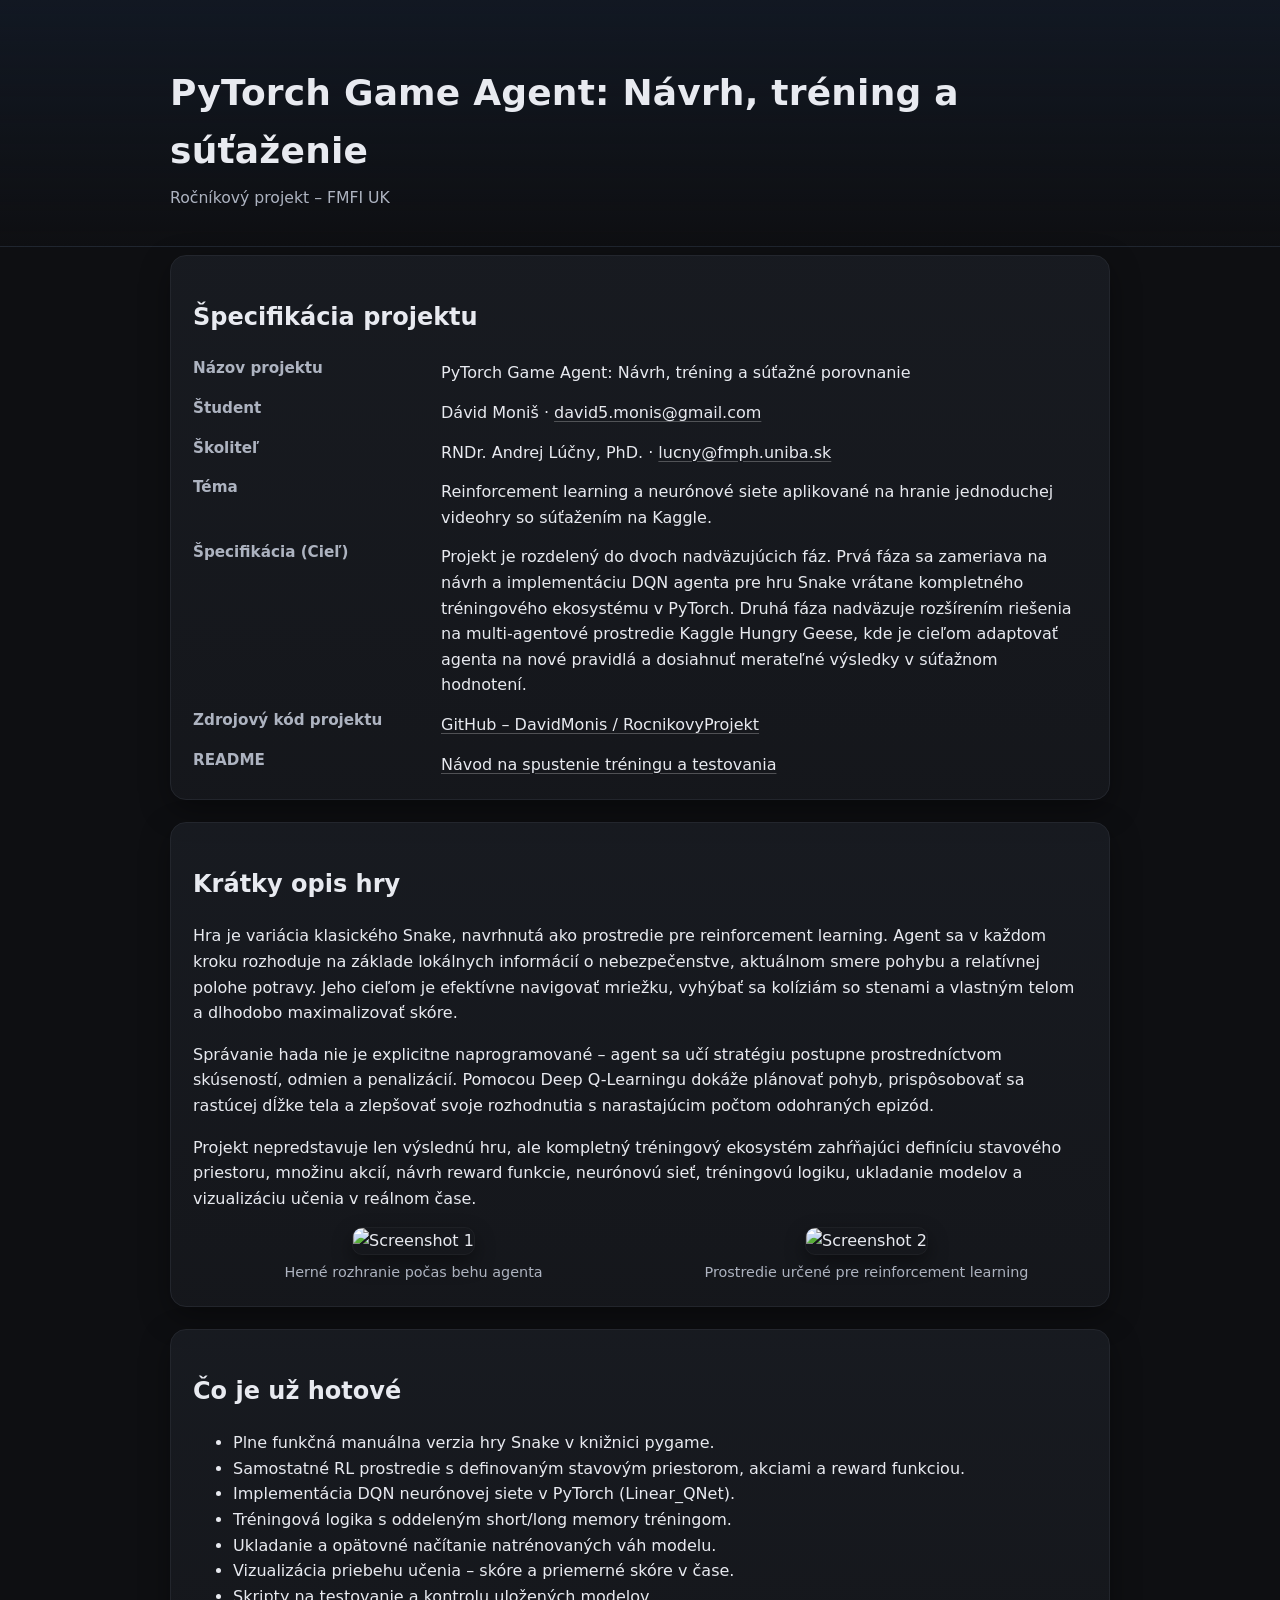
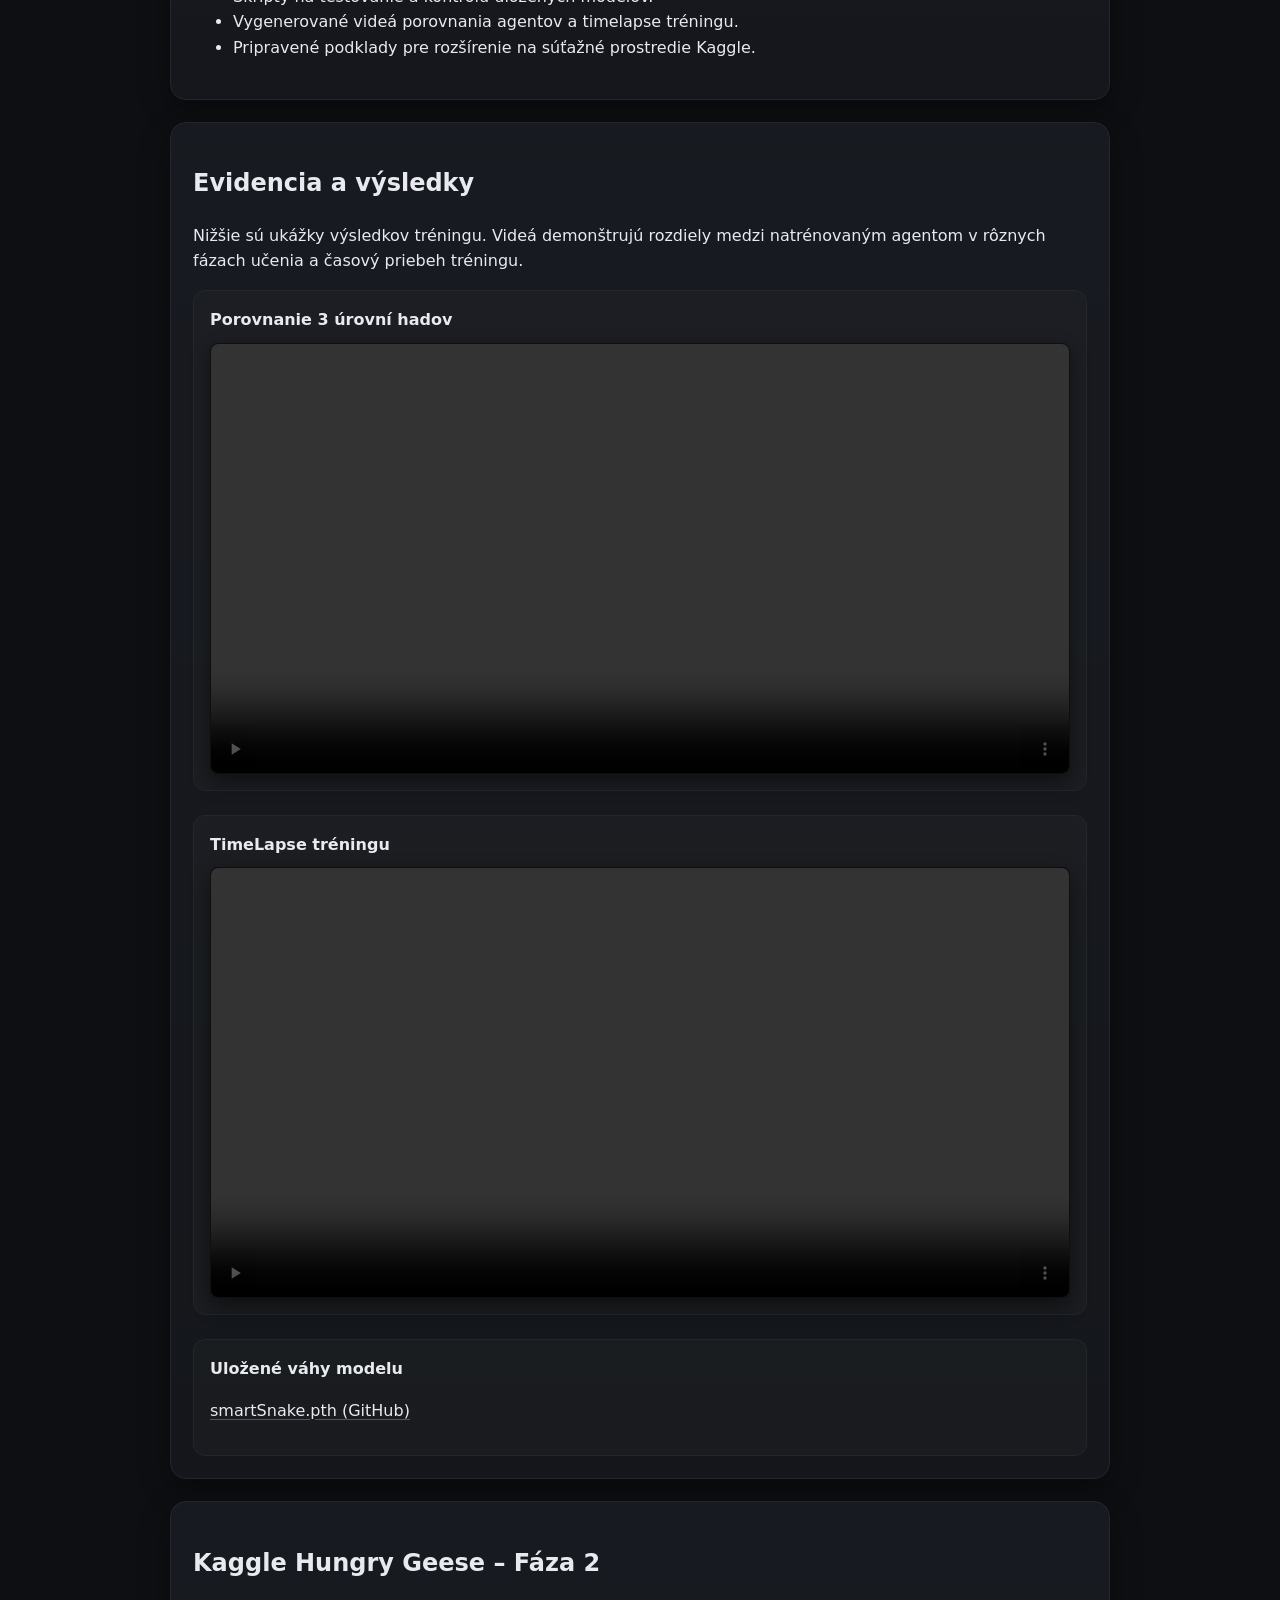
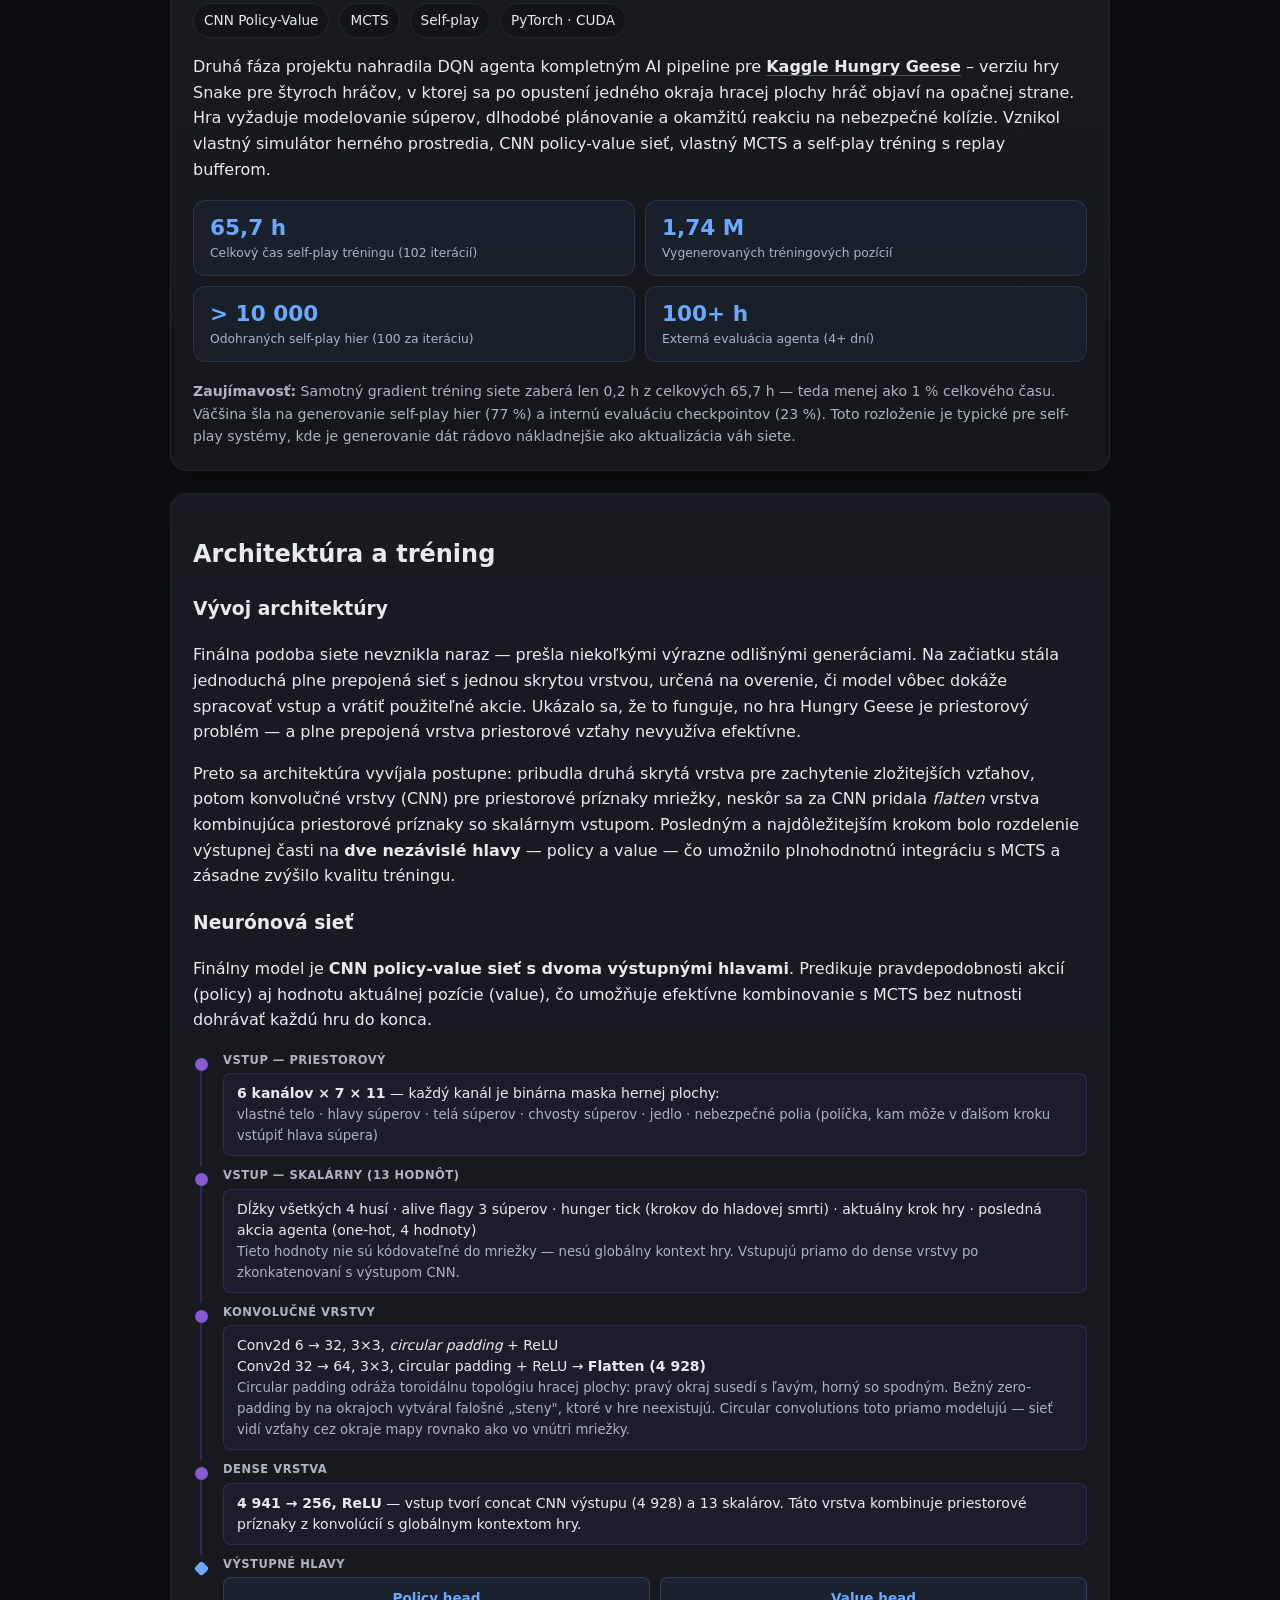
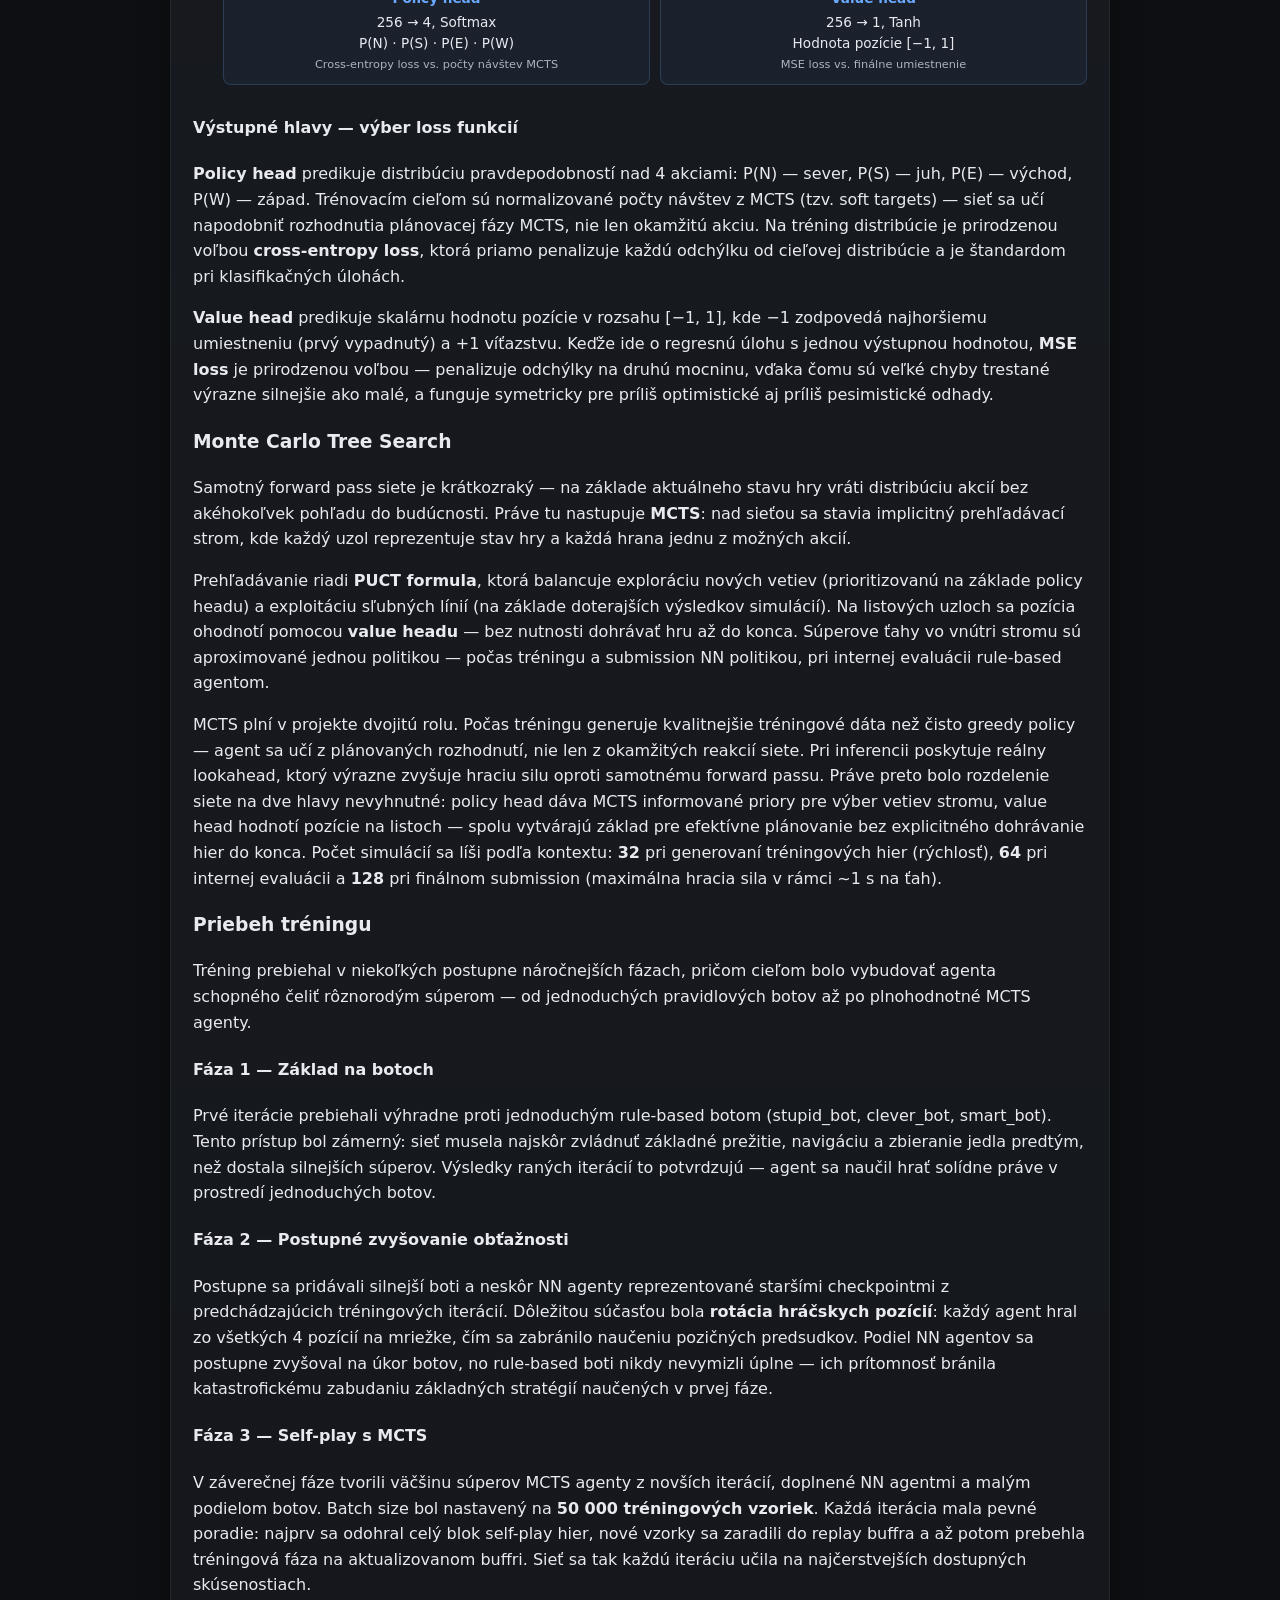
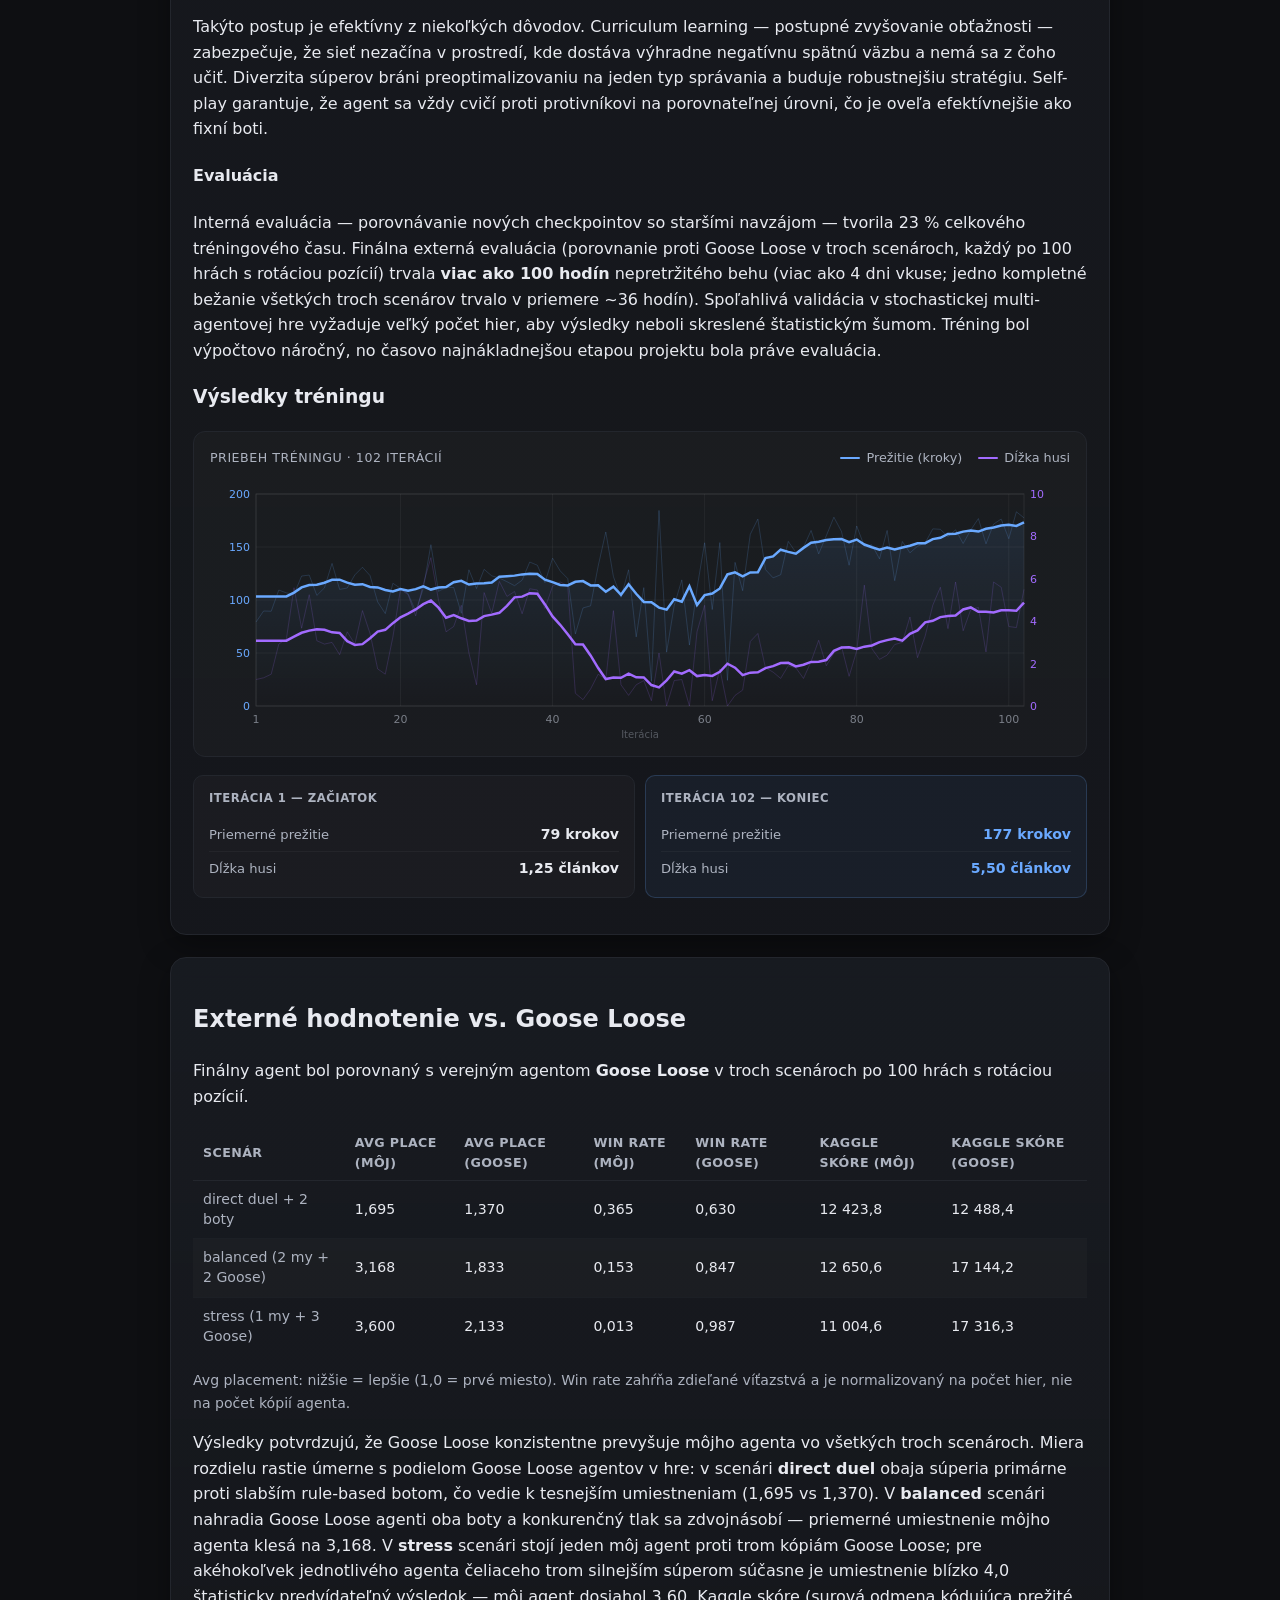
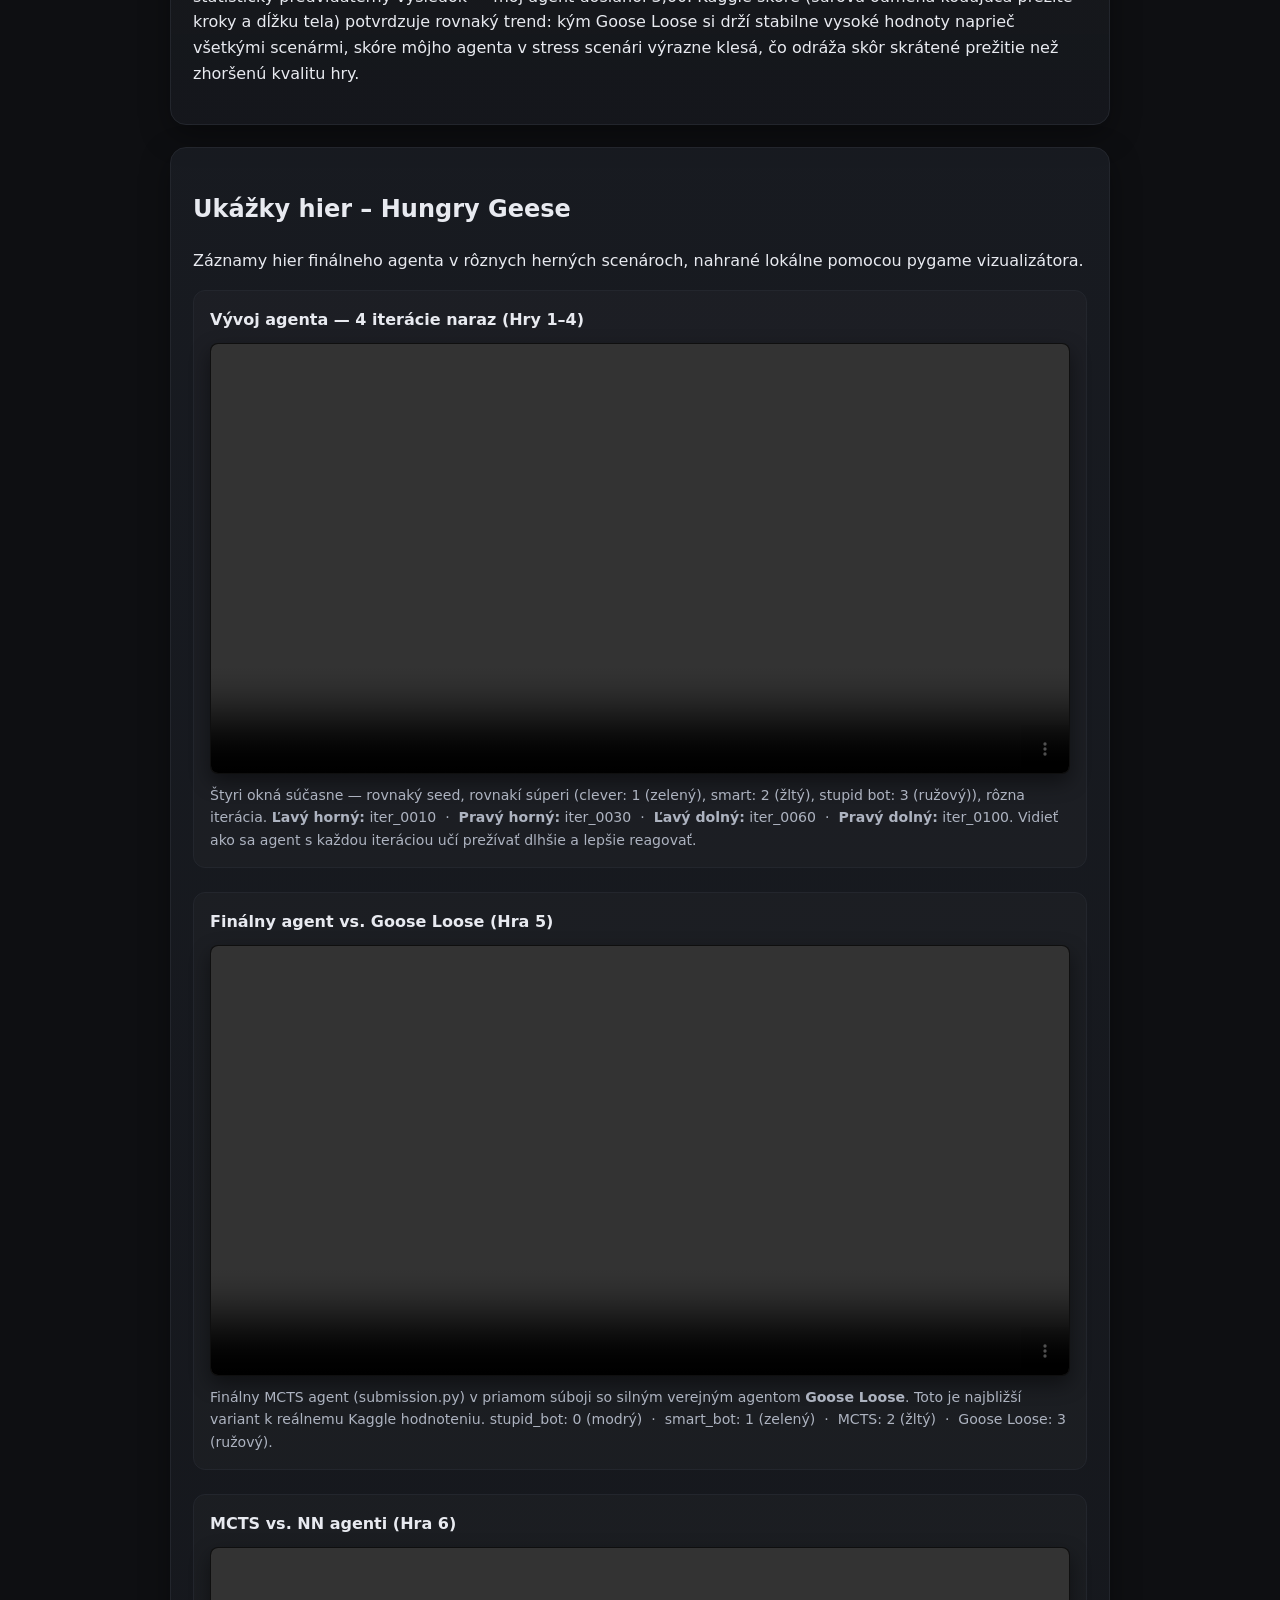
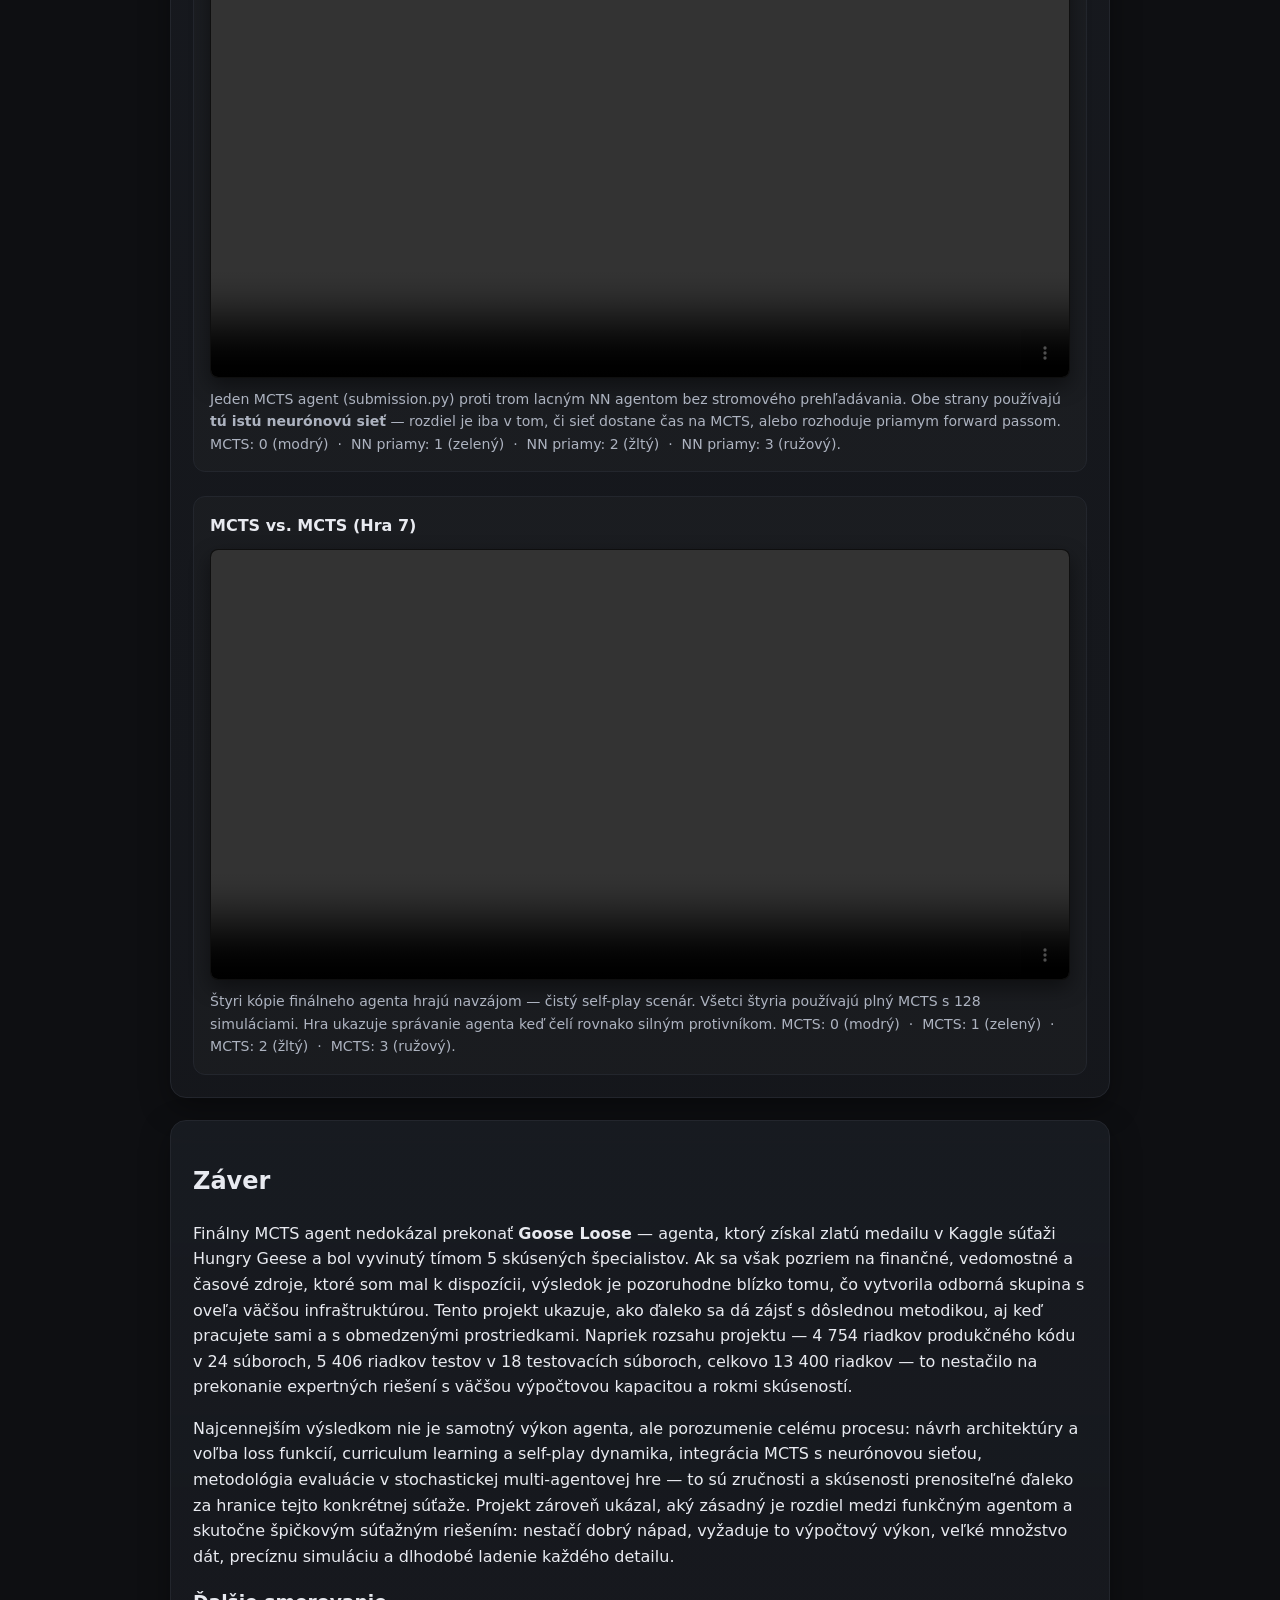
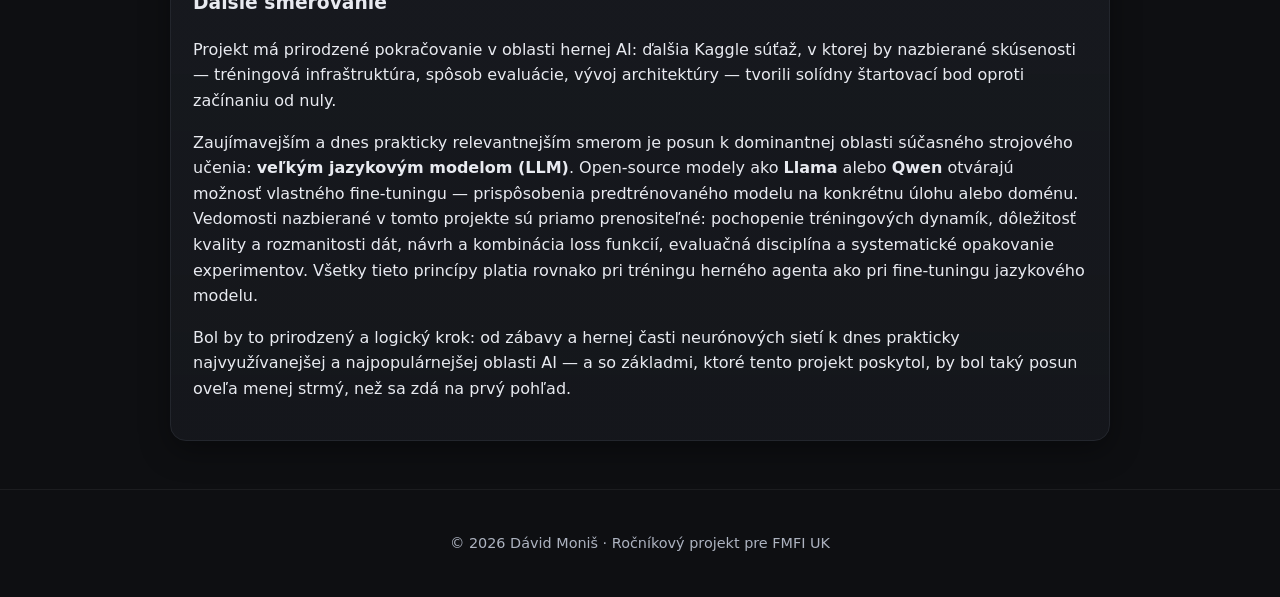
==== commit 7713863f: "Finalization10" ====
--- a/index.html
+++ b/index.html
@@ -853,6 +853,17 @@
 
       <h3>Výsledky tréningu</h3>
 
+      <div style="position:relative; margin:18px 0; background:rgba(255,255,255,0.02); border:1px solid var(--border); border-radius:12px; padding:16px;">
+        <div style="display:flex; justify-content:space-between; align-items:center; flex-wrap:wrap; gap:8px; margin-bottom:12px;">
+          <span style="font-size:0.79rem; color:var(--muted); text-transform:uppercase; letter-spacing:0.5px;">Priebeh tréningu · 102 iterácií</span>
+          <div style="display:flex; gap:16px; font-size:0.8rem; color:var(--muted);">
+            <span style="display:flex; align-items:center; gap:6px;"><span style="display:inline-block;width:20px;height:2.5px;background:#6aa9ff;border-radius:2px;"></span>Prežitie (kroky)</span>
+            <span style="display:flex; align-items:center; gap:6px;"><span style="display:inline-block;width:20px;height:2.5px;background:#a26bff;border-radius:2px;"></span>Dĺžka husi</span>
+          </div>
+        </div>
+        <canvas id="trainingChart" height="260" style="width:100%; display:block; cursor:crosshair;"></canvas>
+        <div id="trainingTooltip" style="display:none; position:absolute; background:rgba(16,18,22,0.97); border:1px solid var(--border); border-radius:8px; padding:8px 12px; font-size:0.8rem; pointer-events:none; line-height:1.7;"></div>
+      </div>
       <div class="before-after">
         <div class="ba-col ba-before">
           <h4>Iterácia 1 — začiatok</h4>
@@ -865,6 +876,137 @@
           <div class="ba-row"><span class="ba-key">Dĺžka husi</span><span class="ba-val">5,50 článkov</span></div>
         </div>
       </div>
+      <script>
+      (function () {
+        const survival = [79.2,89.6,89.4,109.4,106.7,105.5,122.6,123.5,104.3,111.4,134.5,110.0,111.3,123.7,130.9,123.0,98.2,87.2,115.8,111.0,106.0,89.2,110.8,152.2,108.2,111.8,111.8,87.5,128.5,110.8,128.9,122.8,120.7,117.3,113.5,118.7,135.8,132.8,116.4,139.5,127.5,120.2,68.0,92.5,94.5,132.0,164.2,122.2,102.5,128.5,65.2,111.7,23.2,184.5,50.8,94.8,119.0,57.5,111.2,154.0,91.0,154.2,24.2,135.5,108.8,161.9,176.4,128.7,120.9,123.8,155.3,144.9,149.8,165.6,143.5,160.6,178.1,164.6,132.8,169.8,150.8,152.1,138.8,165.6,118.2,155.2,144.5,150.7,153.8,167.1,166.7,159.7,166.2,153.3,166.1,176.8,153.0,171.6,176.4,157.8,183.2,177.5];
+        const length   = [1.25,1.33,1.50,2.92,3.17,5.58,3.67,5.25,3.08,2.92,3.00,2.42,3.50,2.92,4.50,3.42,1.75,1.50,3.25,5.50,5.25,4.25,5.75,7.00,5.00,3.50,3.75,4.75,2.50,1.00,5.35,4.38,5.88,5.17,5.40,4.35,5.53,5.47,4.60,5.65,5.85,5.67,0.60,0.30,0.80,1.50,1.25,4.50,1.00,0.50,1.00,1.20,0.25,2.50,0.00,1.20,1.25,0.00,3.50,4.75,0.25,1.75,0.00,0.50,0.75,3.04,3.42,1.80,1.60,1.30,1.90,1.80,1.30,2.10,3.10,1.90,2.50,2.80,1.40,2.60,5.70,2.70,2.20,2.40,2.90,3.00,4.20,2.28,3.30,4.75,5.60,3.65,5.85,3.55,4.55,4.65,2.55,5.85,5.60,3.75,3.70,5.50];
+
+        function rollingAvg(data, w) {
+          return data.map((_, i) => {
+            const s = Math.max(0, i - Math.floor(w / 2));
+            const e = Math.min(data.length, s + w);
+            const sl = data.slice(s, e);
+            return sl.reduce((a, b) => a + b, 0) / sl.length;
+          });
+        }
+
+        const survAvg = rollingAvg(survival, 9);
+        const lenAvg  = rollingAvg(length,   9);
+        const n = survival.length;
+
+        const canvas  = document.getElementById('trainingChart');
+        const tooltip = document.getElementById('trainingTooltip');
+
+        function draw() {
+          const dpr  = window.devicePixelRatio || 1;
+          const cssW = canvas.clientWidth;
+          const cssH = 260;
+          canvas.width  = cssW * dpr;
+          canvas.height = cssH * dpr;
+          const ctx = canvas.getContext('2d');
+          ctx.scale(dpr, dpr);
+
+          const W = cssW, H = cssH;
+          const pL = 46, pR = 46, pT = 14, pB = 34;
+          const pw = W - pL - pR, ph = H - pT - pB;
+
+          const sMax = 200, sMin = 0, lMax = 10, lMin = 0;
+
+          const xp  = i  => pL + (i / (n - 1)) * pw;
+          const yps = v  => pT + ph - ((v - sMin) / (sMax - sMin)) * ph;
+          const ypl = v  => pT + ph - ((v - lMin) / (lMax - lMin)) * ph;
+
+          ctx.clearRect(0, 0, W, H);
+
+          // horizontal grid
+          ctx.strokeStyle = 'rgba(255,255,255,0.05)';
+          ctx.lineWidth = 1;
+          [0, 50, 100, 150, 200].forEach(v => {
+            ctx.beginPath(); ctx.moveTo(pL, yps(v)); ctx.lineTo(W - pR, yps(v)); ctx.stroke();
+          });
+
+          // vertical grid
+          [1, 20, 40, 60, 80, 100].forEach(i => {
+            const x = xp(i - 1);
+            ctx.beginPath(); ctx.moveTo(x, pT); ctx.lineTo(x, pT + ph); ctx.stroke();
+          });
+
+          // Y labels left — survival
+          ctx.fillStyle = '#6aa9ff'; ctx.font = '11px system-ui'; ctx.textAlign = 'right';
+          [0, 50, 100, 150, 200].forEach(v => ctx.fillText(v, pL - 6, yps(v) + 4));
+
+          // Y labels right — length
+          ctx.fillStyle = '#a26bff'; ctx.textAlign = 'left';
+          [0, 2, 4, 6, 8, 10].forEach(v => ctx.fillText(v, W - pR + 6, ypl(v) + 4));
+
+          // X labels
+          ctx.fillStyle = 'rgba(173,179,192,0.65)'; ctx.textAlign = 'center';
+          [1, 20, 40, 60, 80, 100].forEach(i => ctx.fillText(i, xp(i - 1), H - pB + 17));
+
+          // X axis title
+          ctx.fillStyle = 'rgba(173,179,192,0.4)'; ctx.font = '10px system-ui';
+          ctx.fillText('Iterácia', pL + pw / 2, H - 2);
+
+          // Raw survival (ghost)
+          ctx.strokeStyle = 'rgba(106,169,255,0.18)'; ctx.lineWidth = 1;
+          ctx.beginPath();
+          survival.forEach((v, i) => { const x = xp(i), y = yps(v); i ? ctx.lineTo(x, y) : ctx.moveTo(x, y); });
+          ctx.stroke();
+
+          // Raw length (ghost)
+          ctx.strokeStyle = 'rgba(162,107,255,0.18)'; ctx.lineWidth = 1;
+          ctx.beginPath();
+          length.forEach((v, i) => { const x = xp(i), y = ypl(v); i ? ctx.lineTo(x, y) : ctx.moveTo(x, y); });
+          ctx.stroke();
+
+          // Survival avg fill
+          const grad = ctx.createLinearGradient(0, pT, 0, pT + ph);
+          grad.addColorStop(0, 'rgba(106,169,255,0.12)');
+          grad.addColorStop(1, 'rgba(106,169,255,0)');
+          ctx.beginPath();
+          survAvg.forEach((v, i) => { const x = xp(i), y = yps(v); i ? ctx.lineTo(x, y) : ctx.moveTo(x, y); });
+          ctx.lineTo(xp(n - 1), pT + ph); ctx.lineTo(xp(0), pT + ph); ctx.closePath();
+          ctx.fillStyle = grad; ctx.fill();
+
+          // Survival avg line
+          ctx.strokeStyle = '#6aa9ff'; ctx.lineWidth = 2.5;
+          ctx.beginPath();
+          survAvg.forEach((v, i) => { const x = xp(i), y = yps(v); i ? ctx.lineTo(x, y) : ctx.moveTo(x, y); });
+          ctx.stroke();
+
+          // Length avg line
+          ctx.strokeStyle = '#a26bff'; ctx.lineWidth = 2.5;
+          ctx.beginPath();
+          lenAvg.forEach((v, i) => { const x = xp(i), y = ypl(v); i ? ctx.lineTo(x, y) : ctx.moveTo(x, y); });
+          ctx.stroke();
+
+          // Axes border
+          ctx.strokeStyle = 'rgba(255,255,255,0.08)'; ctx.lineWidth = 1;
+          ctx.strokeRect(pL, pT, pw, ph);
+        }
+
+        draw();
+        new ResizeObserver(draw).observe(canvas);
+
+        canvas.addEventListener('mousemove', e => {
+          const rect = canvas.getBoundingClientRect();
+          const cssW = canvas.clientWidth;
+          const pw = cssW - 46 - 46;
+          const idx = Math.round(((e.clientX - rect.left - 46) / pw) * (n - 1));
+          if (idx < 0 || idx >= n) { tooltip.style.display = 'none'; return; }
+          const tx = e.clientX - rect.left + 14;
+          const ty = e.clientY - rect.top - 10;
+          tooltip.style.display = 'block';
+          tooltip.style.left = tx + 'px';
+          tooltip.style.top  = ty + 'px';
+          tooltip.innerHTML =
+            `<strong style="color:var(--text)">Iterácia ${idx + 1}</strong><br>` +
+            `<span style="color:#6aa9ff">Prežitie: ${survival[idx].toFixed(1)} krokov</span><br>` +
+            `<span style="color:#a26bff">Dĺžka: ${length[idx].toFixed(2)} článkov</span>`;
+        });
+        canvas.addEventListener('mouseleave', () => { tooltip.style.display = 'none'; });
+      })();
+      </script>
     </section>
 
     <!-- Sekcia: Kaggle – Externé hodnotenie -->
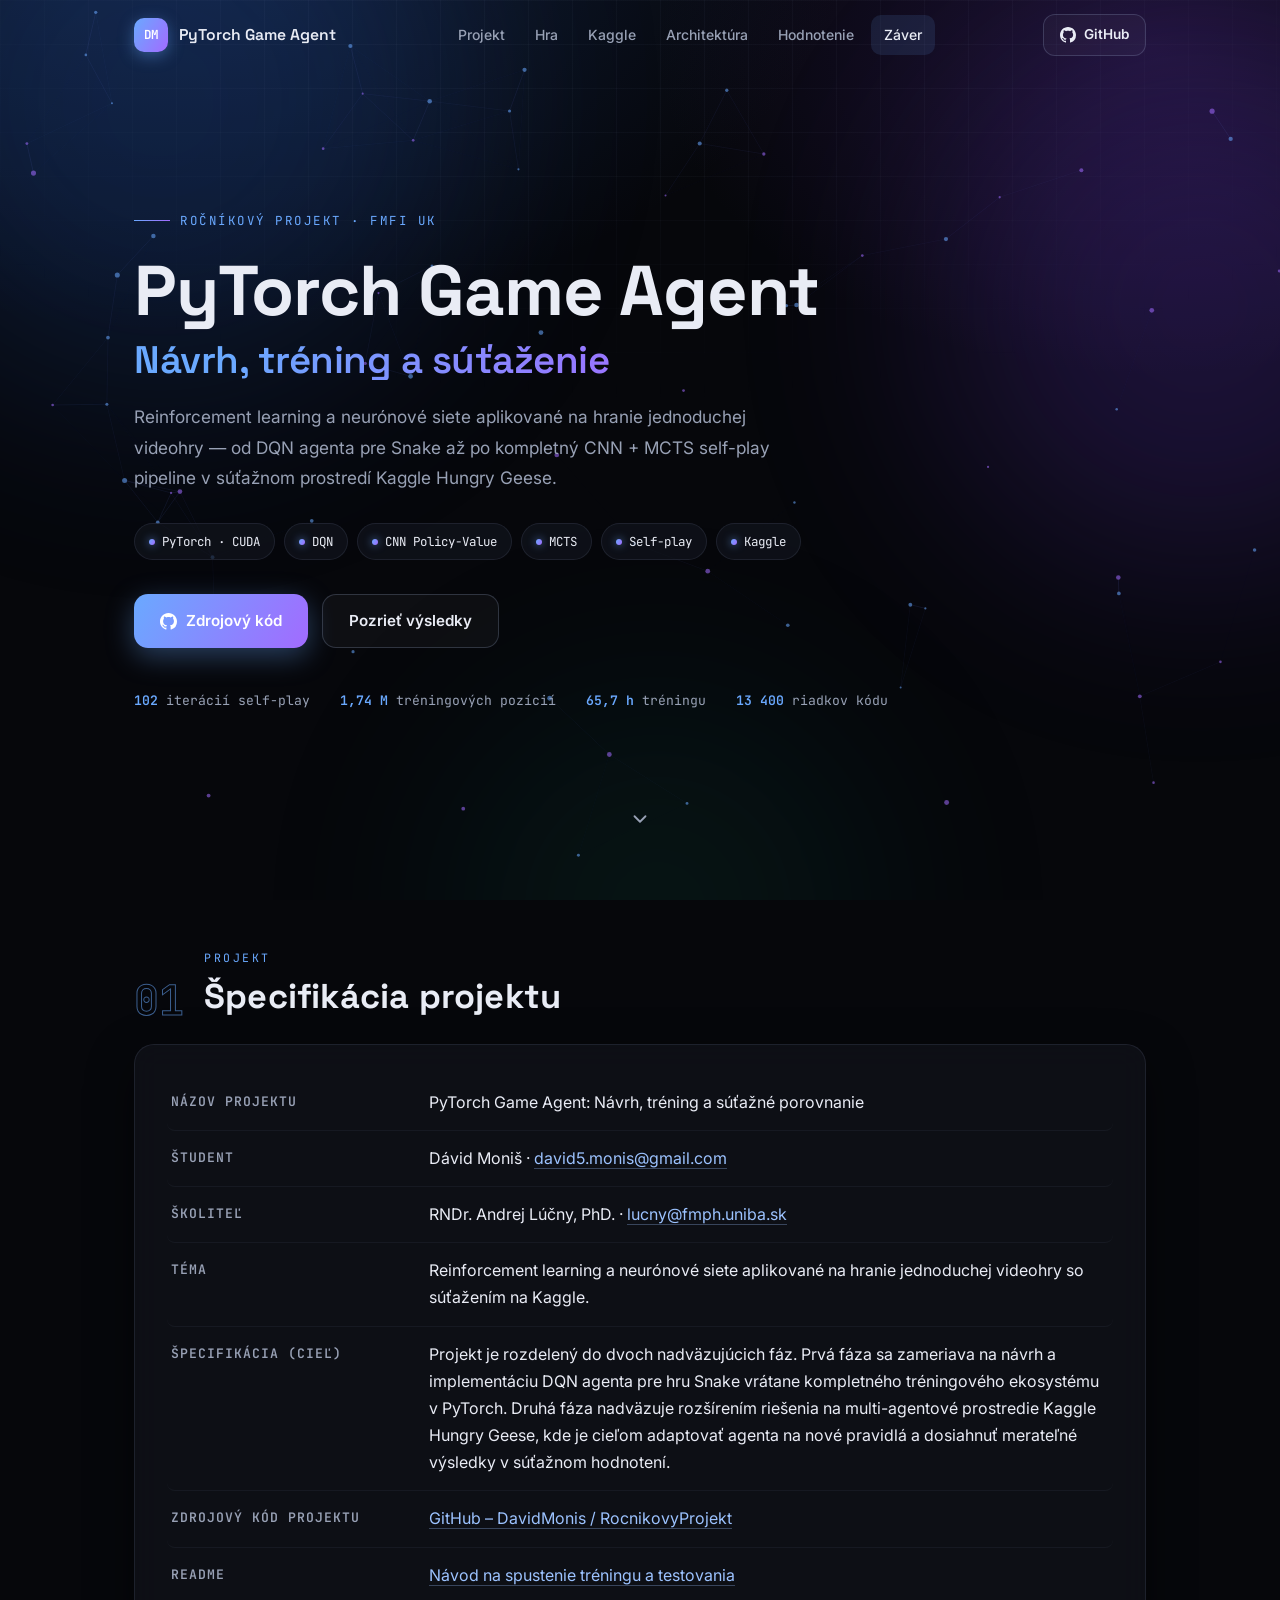
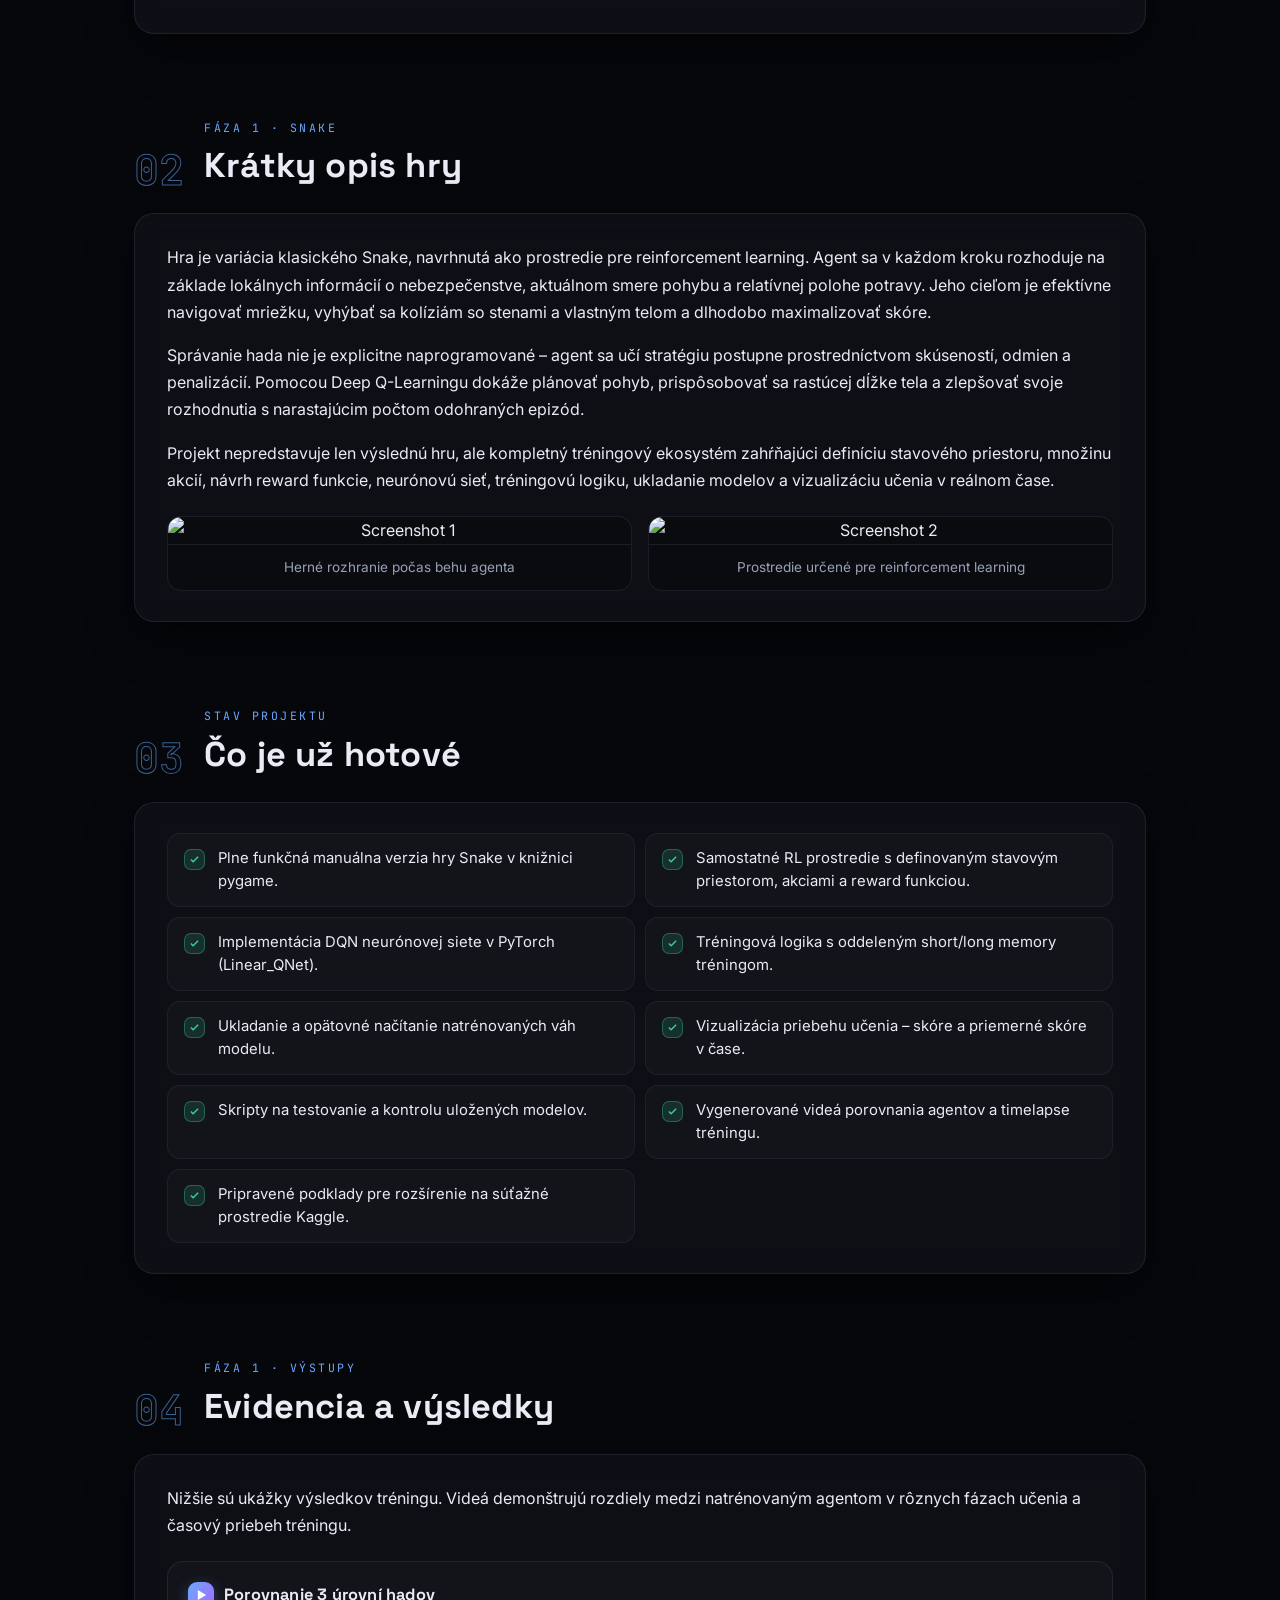
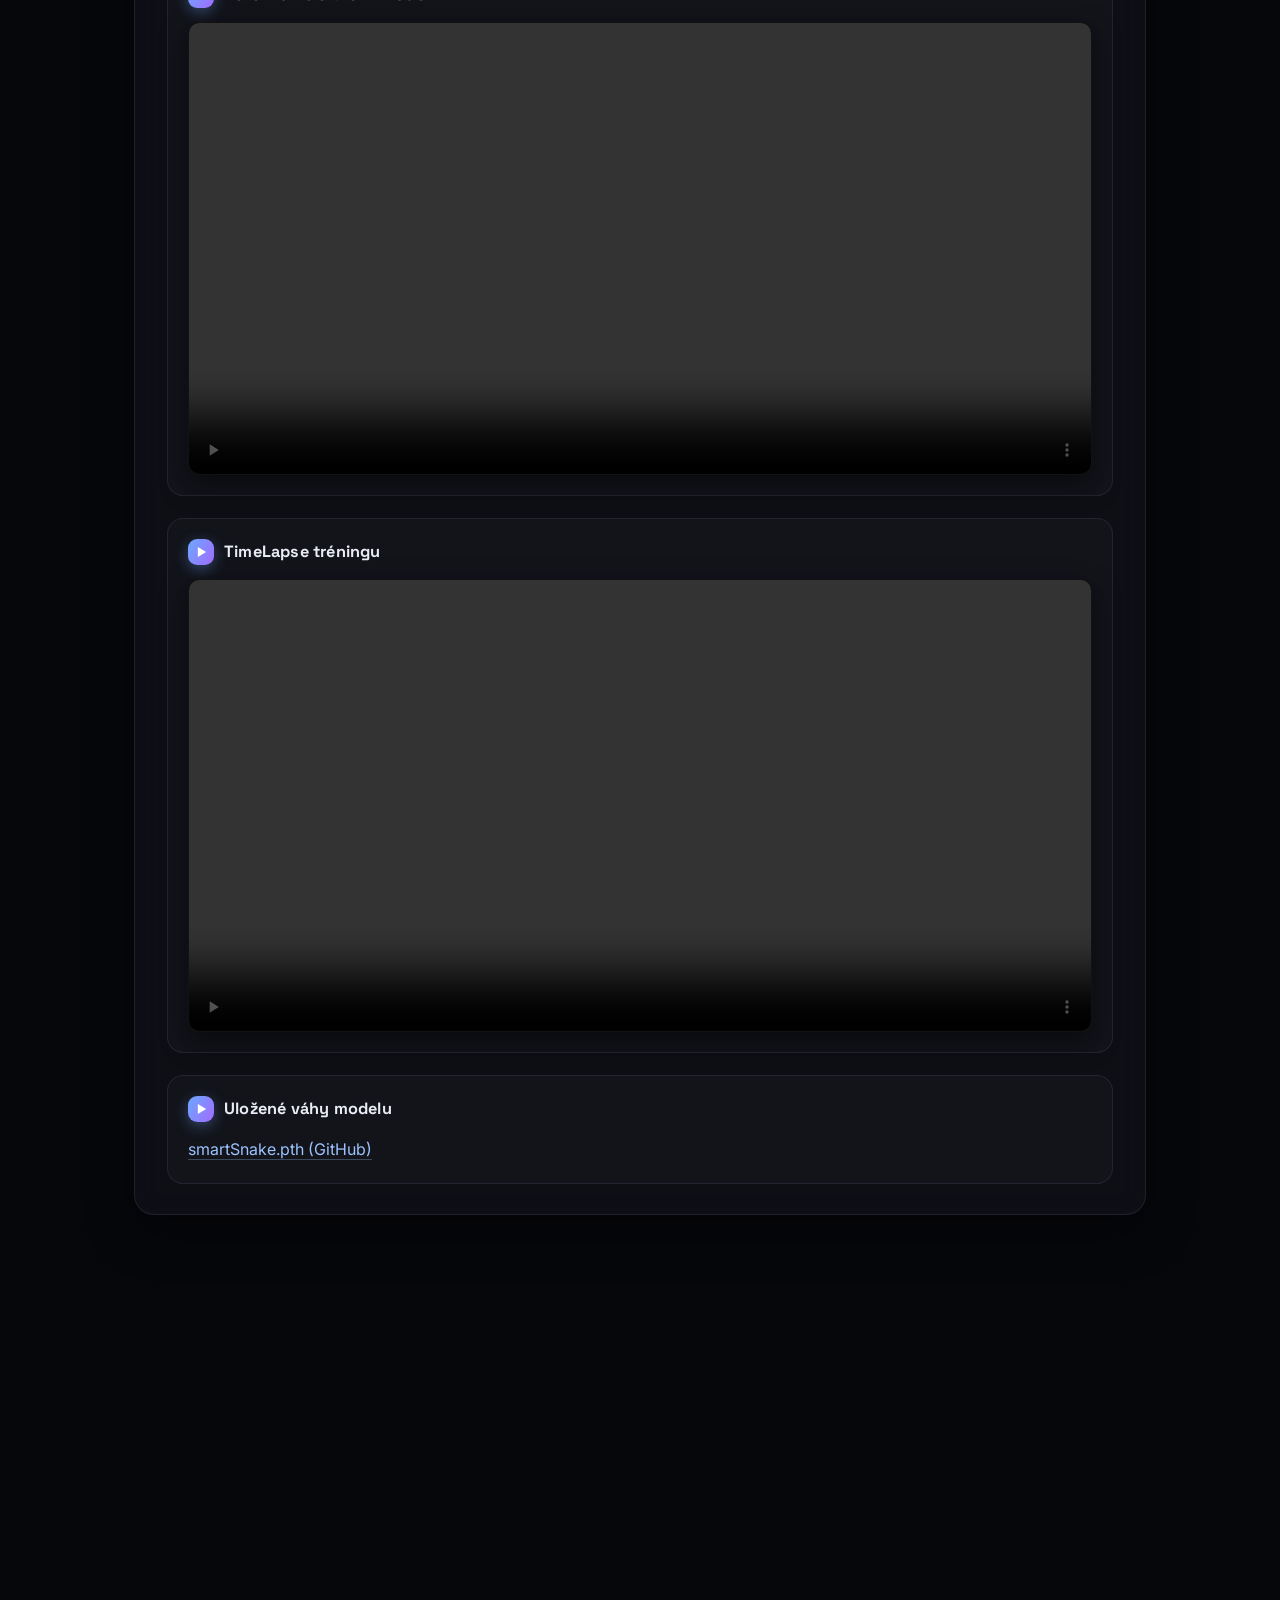
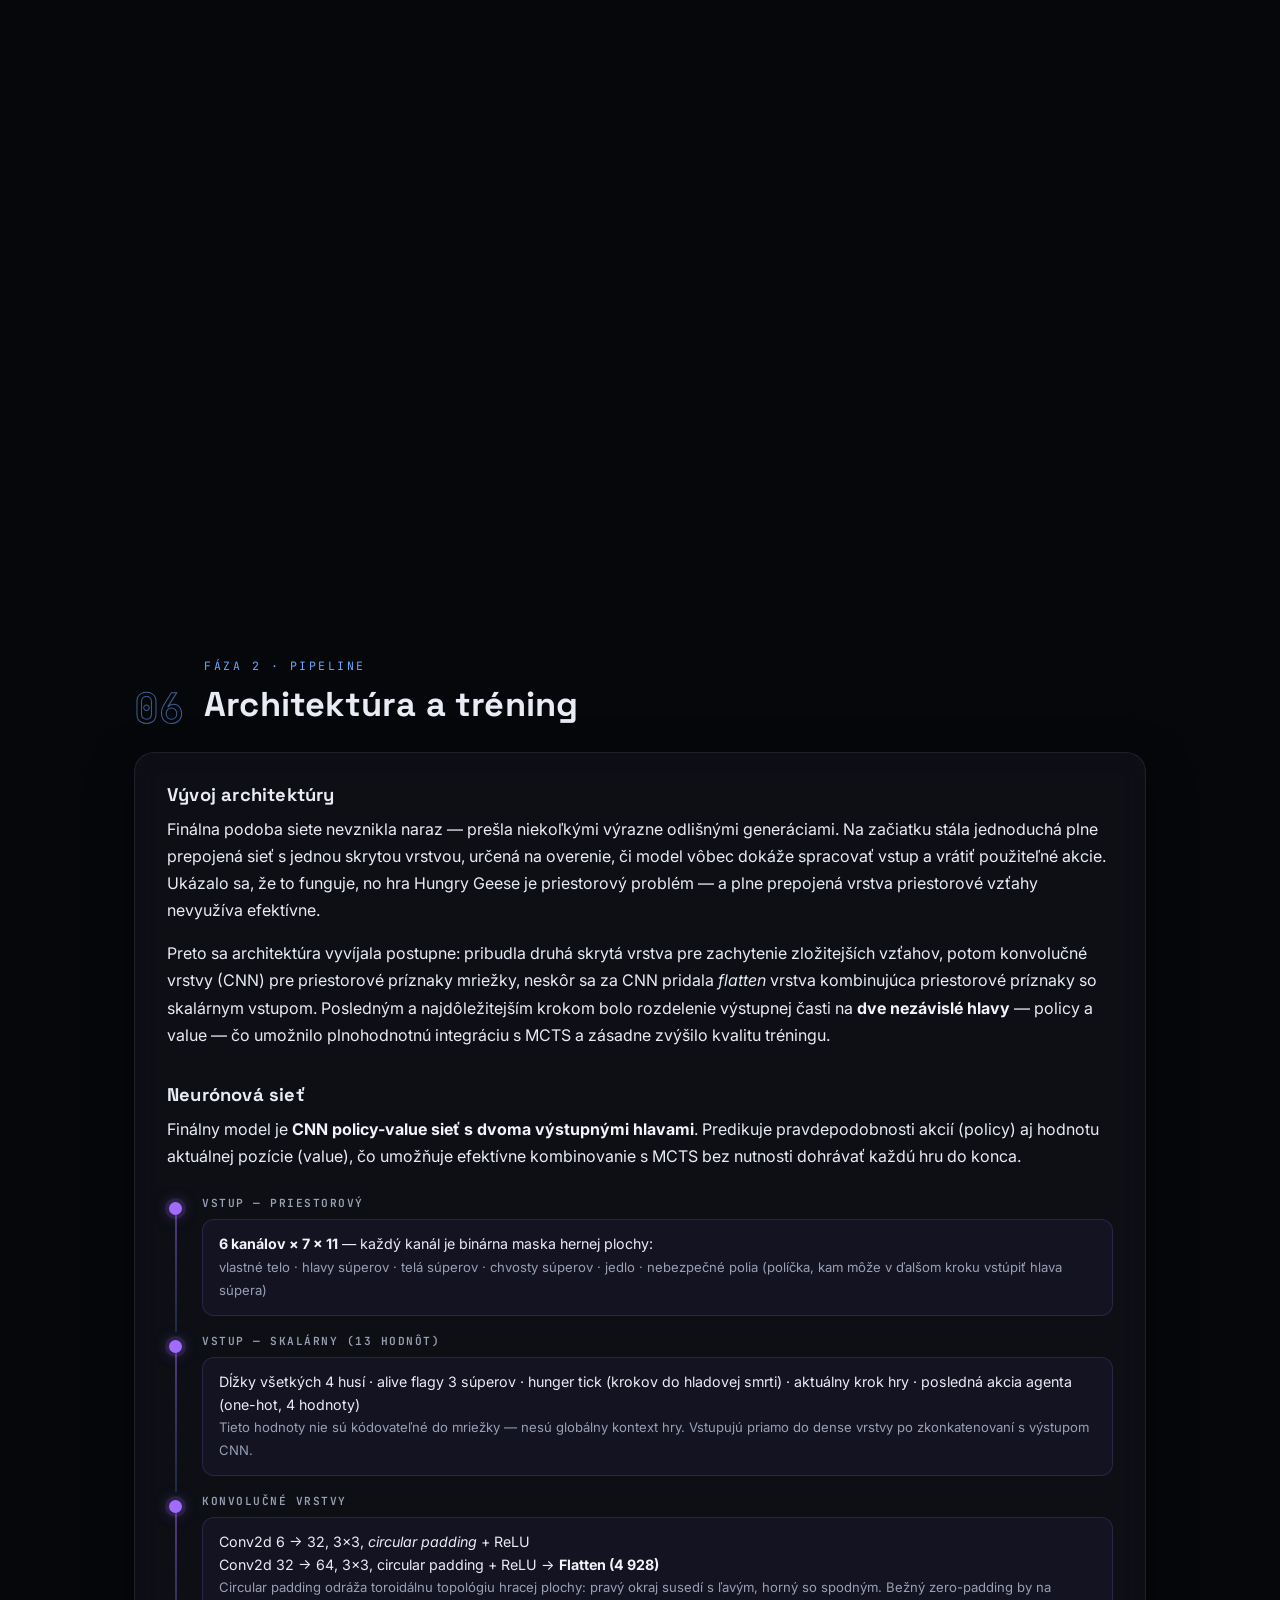
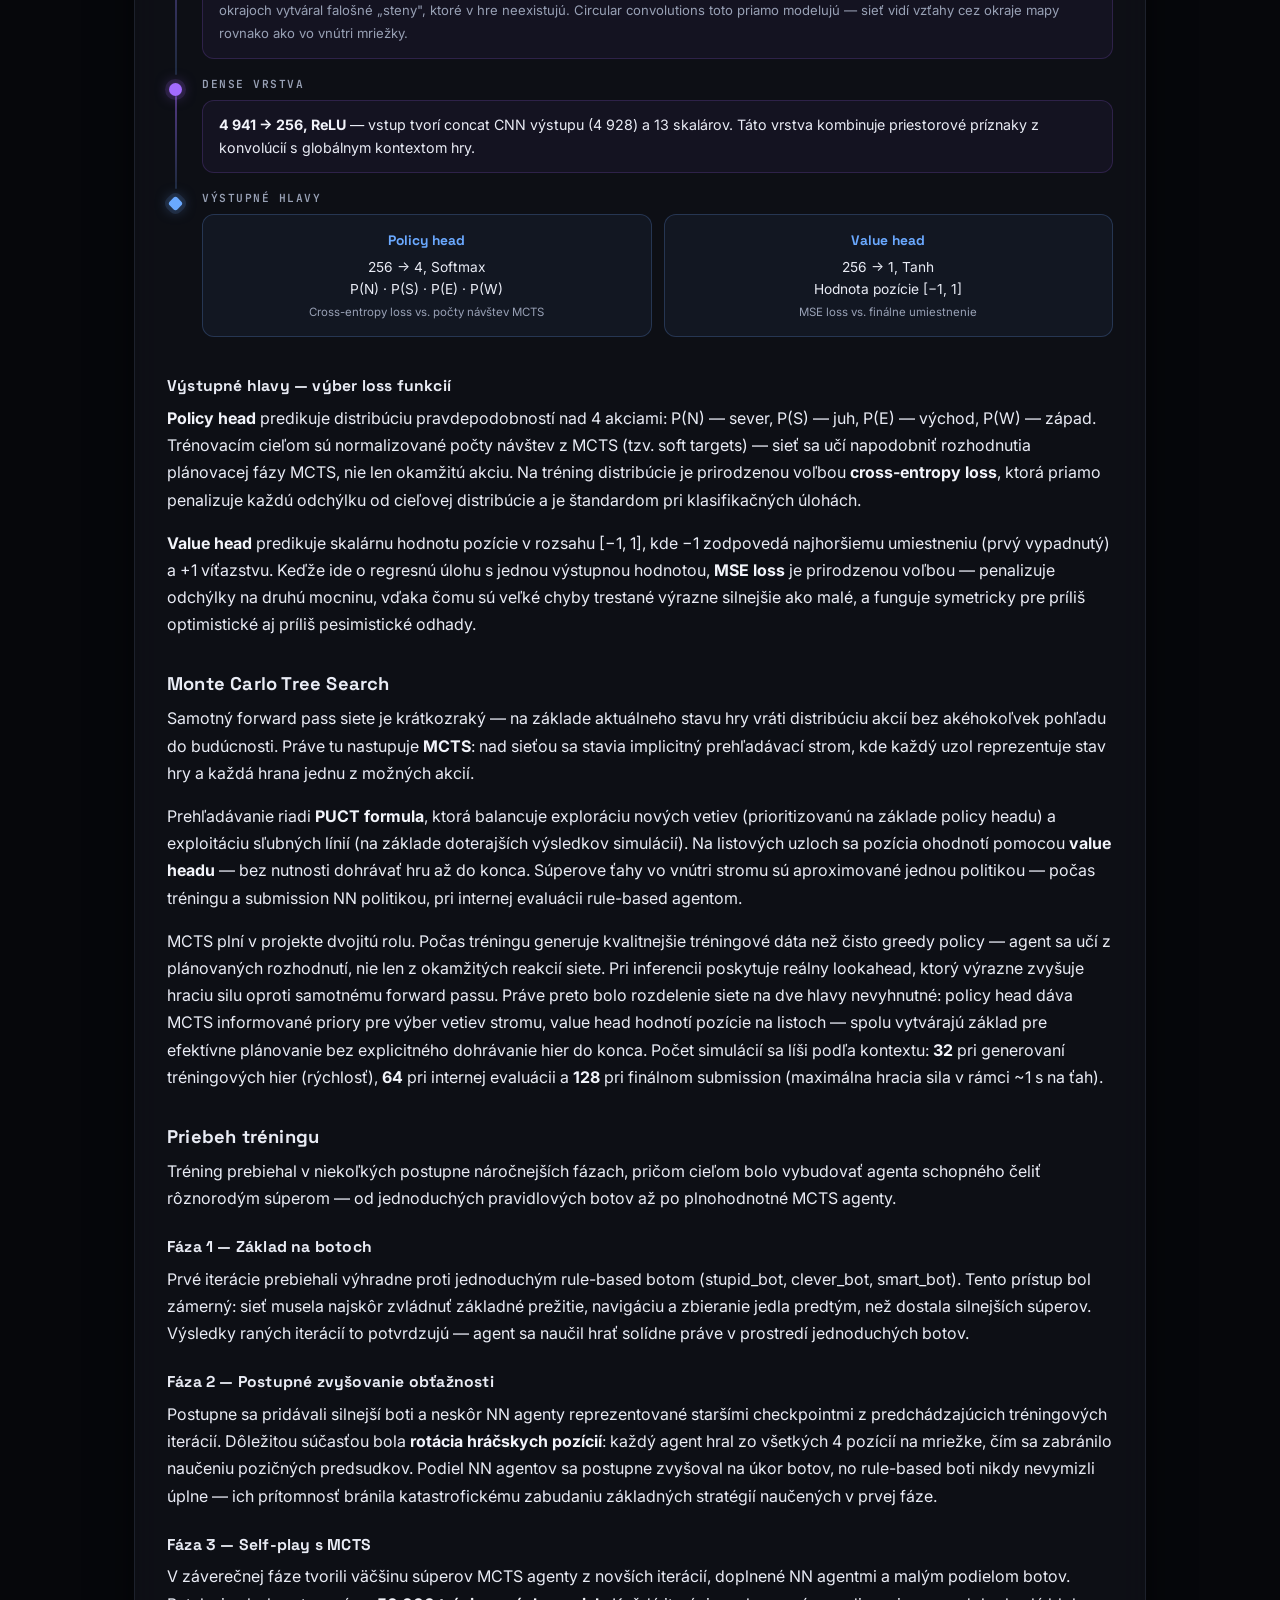
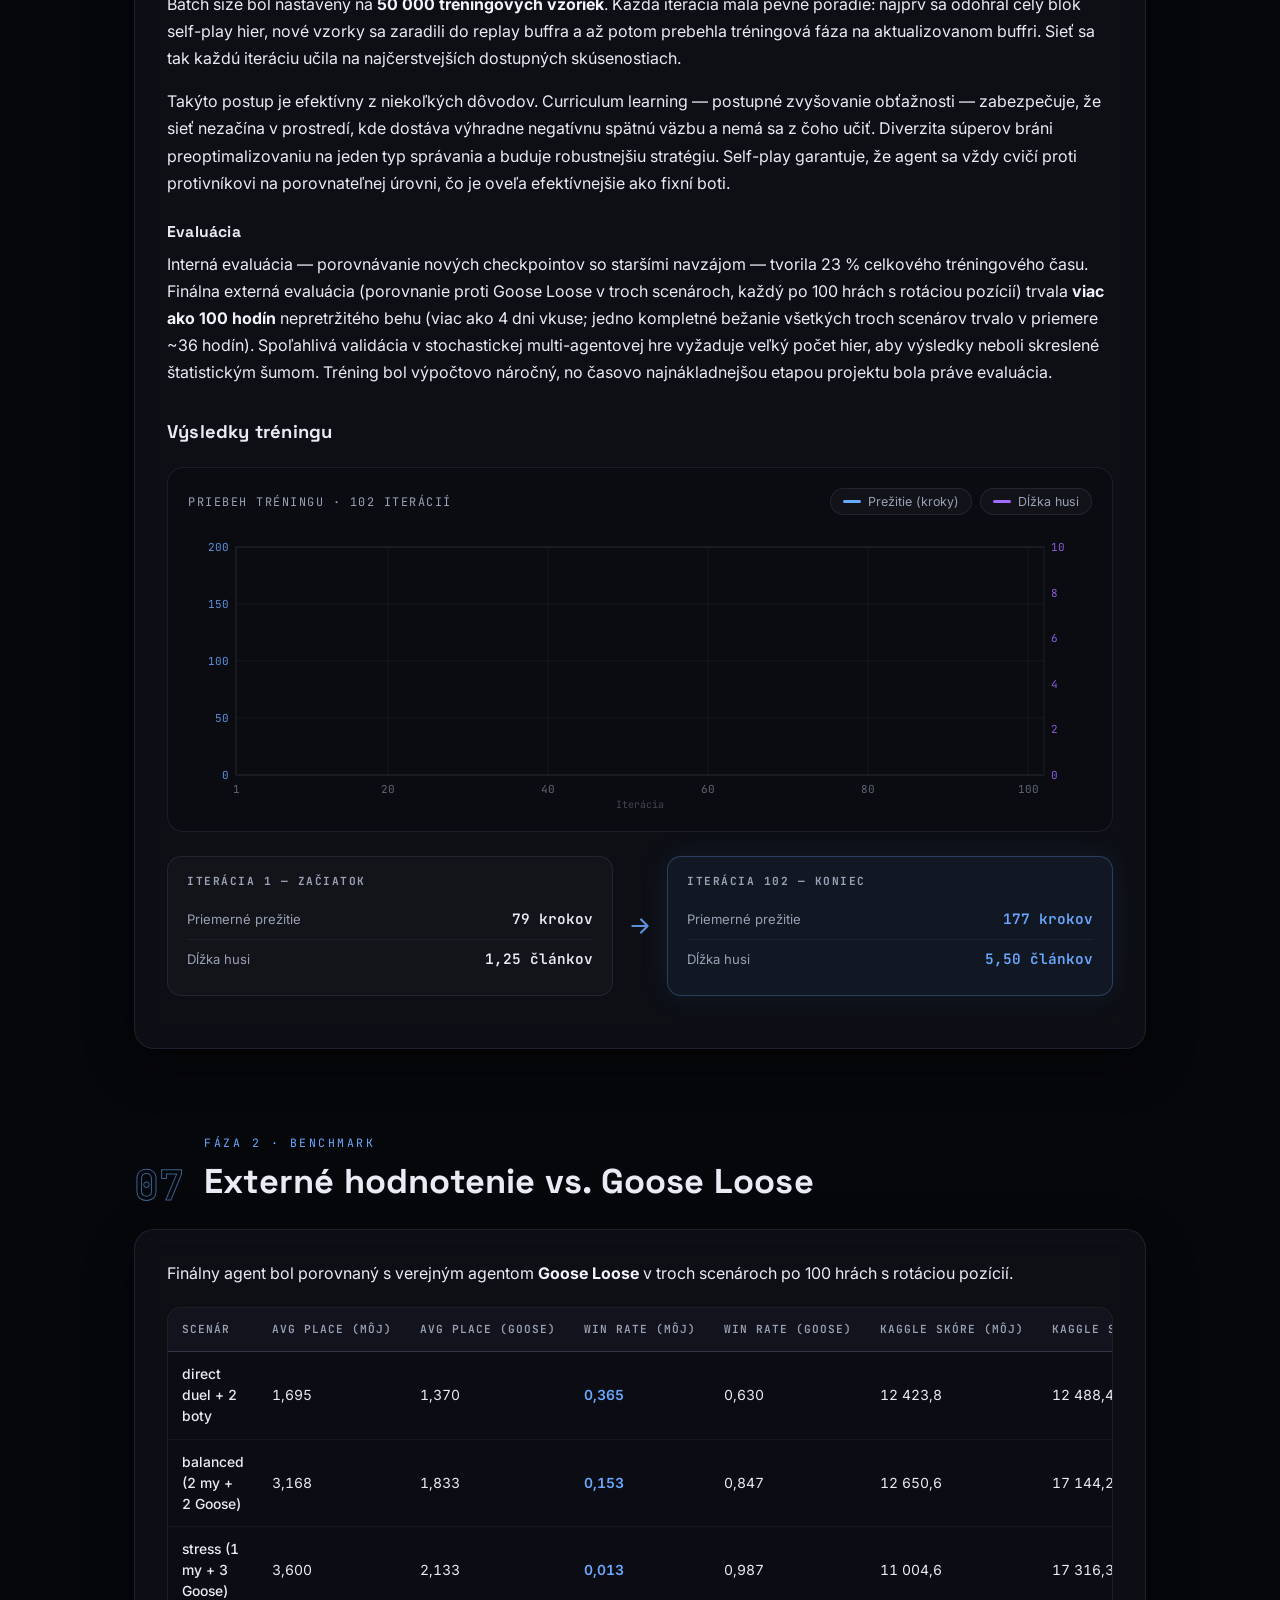
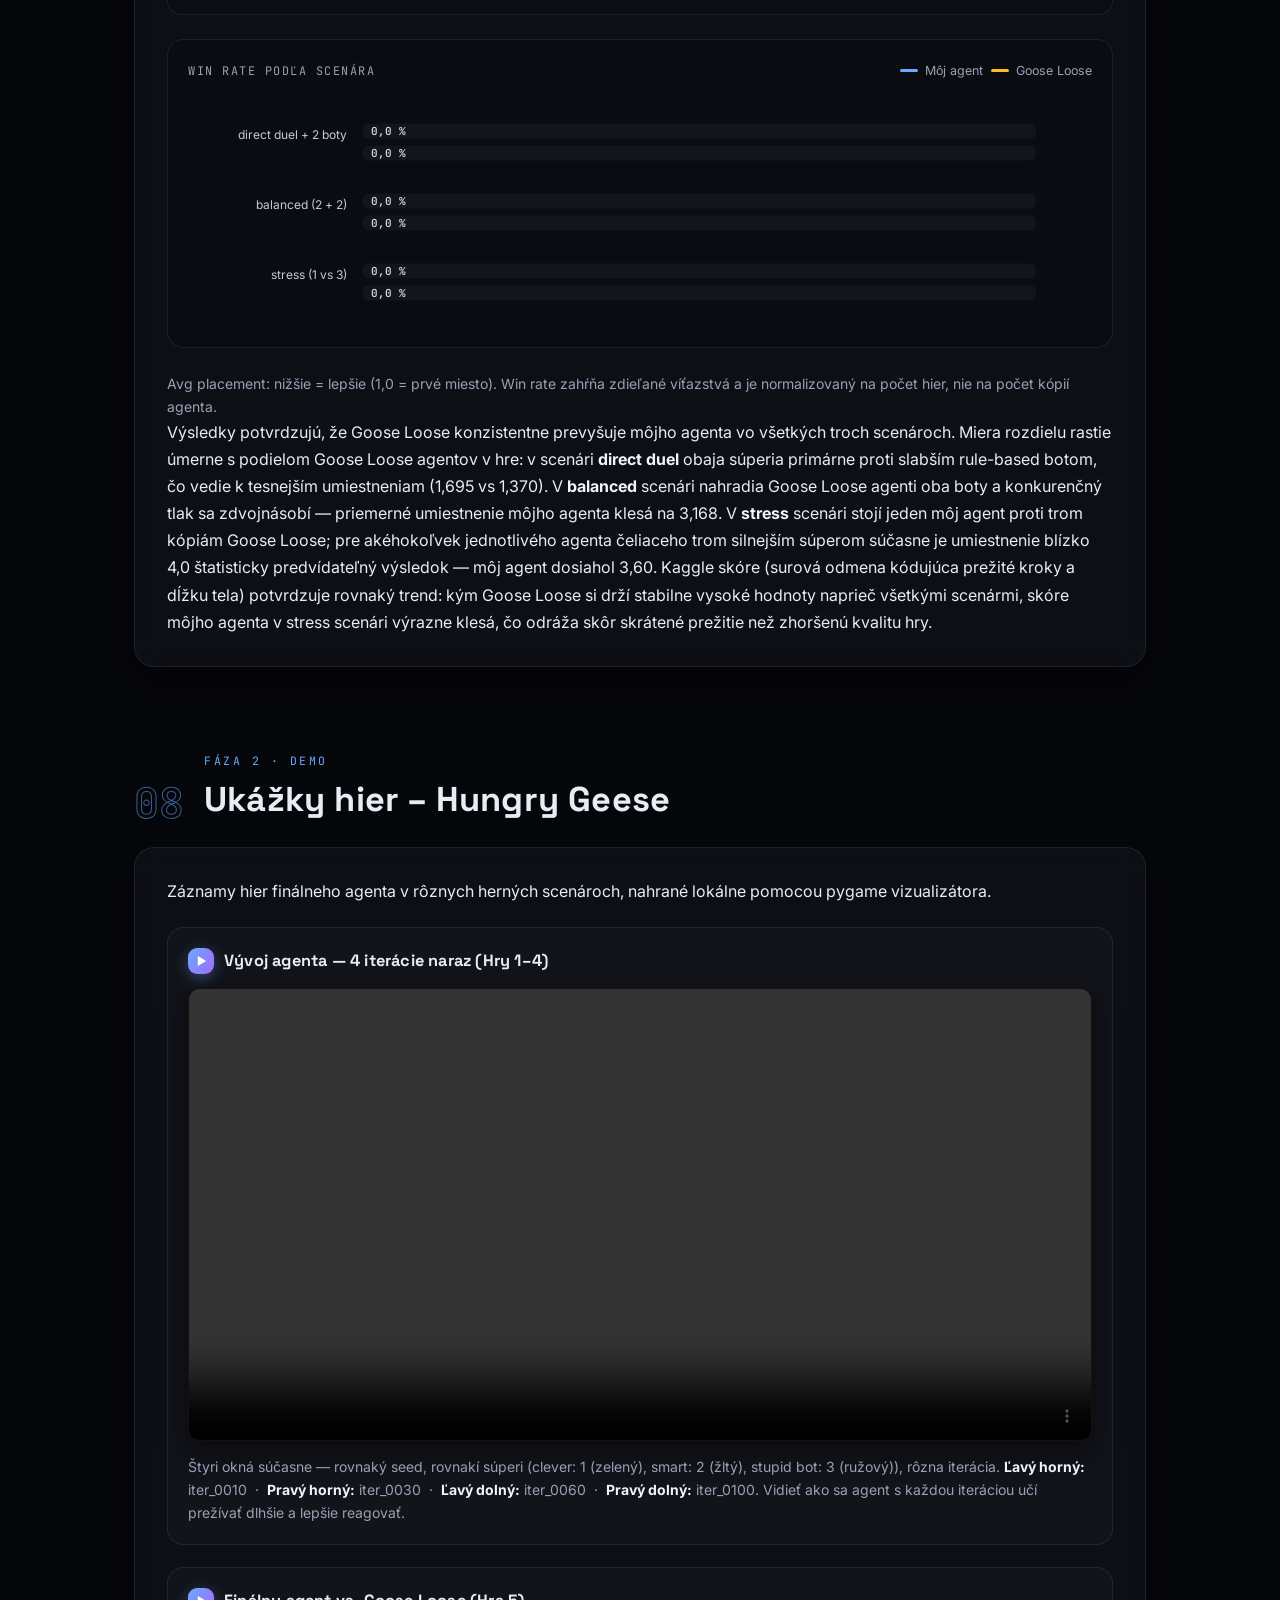
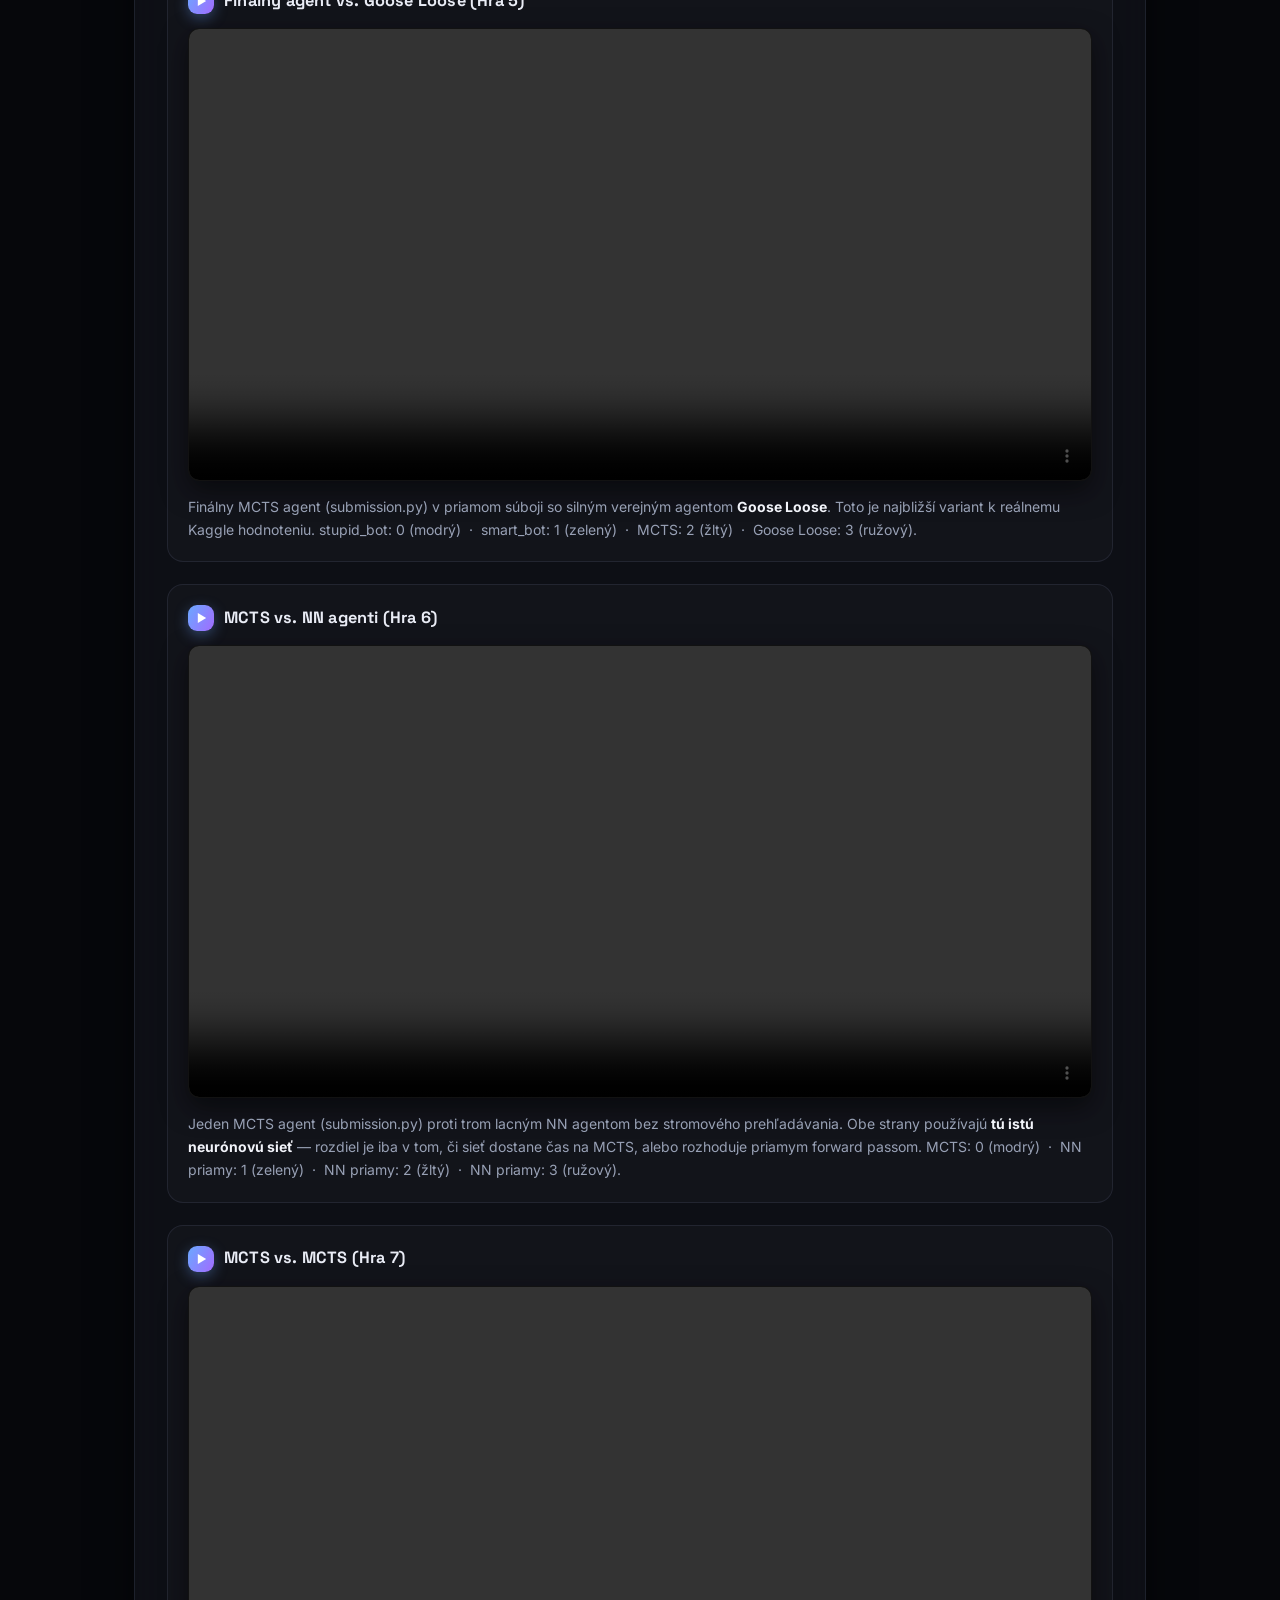
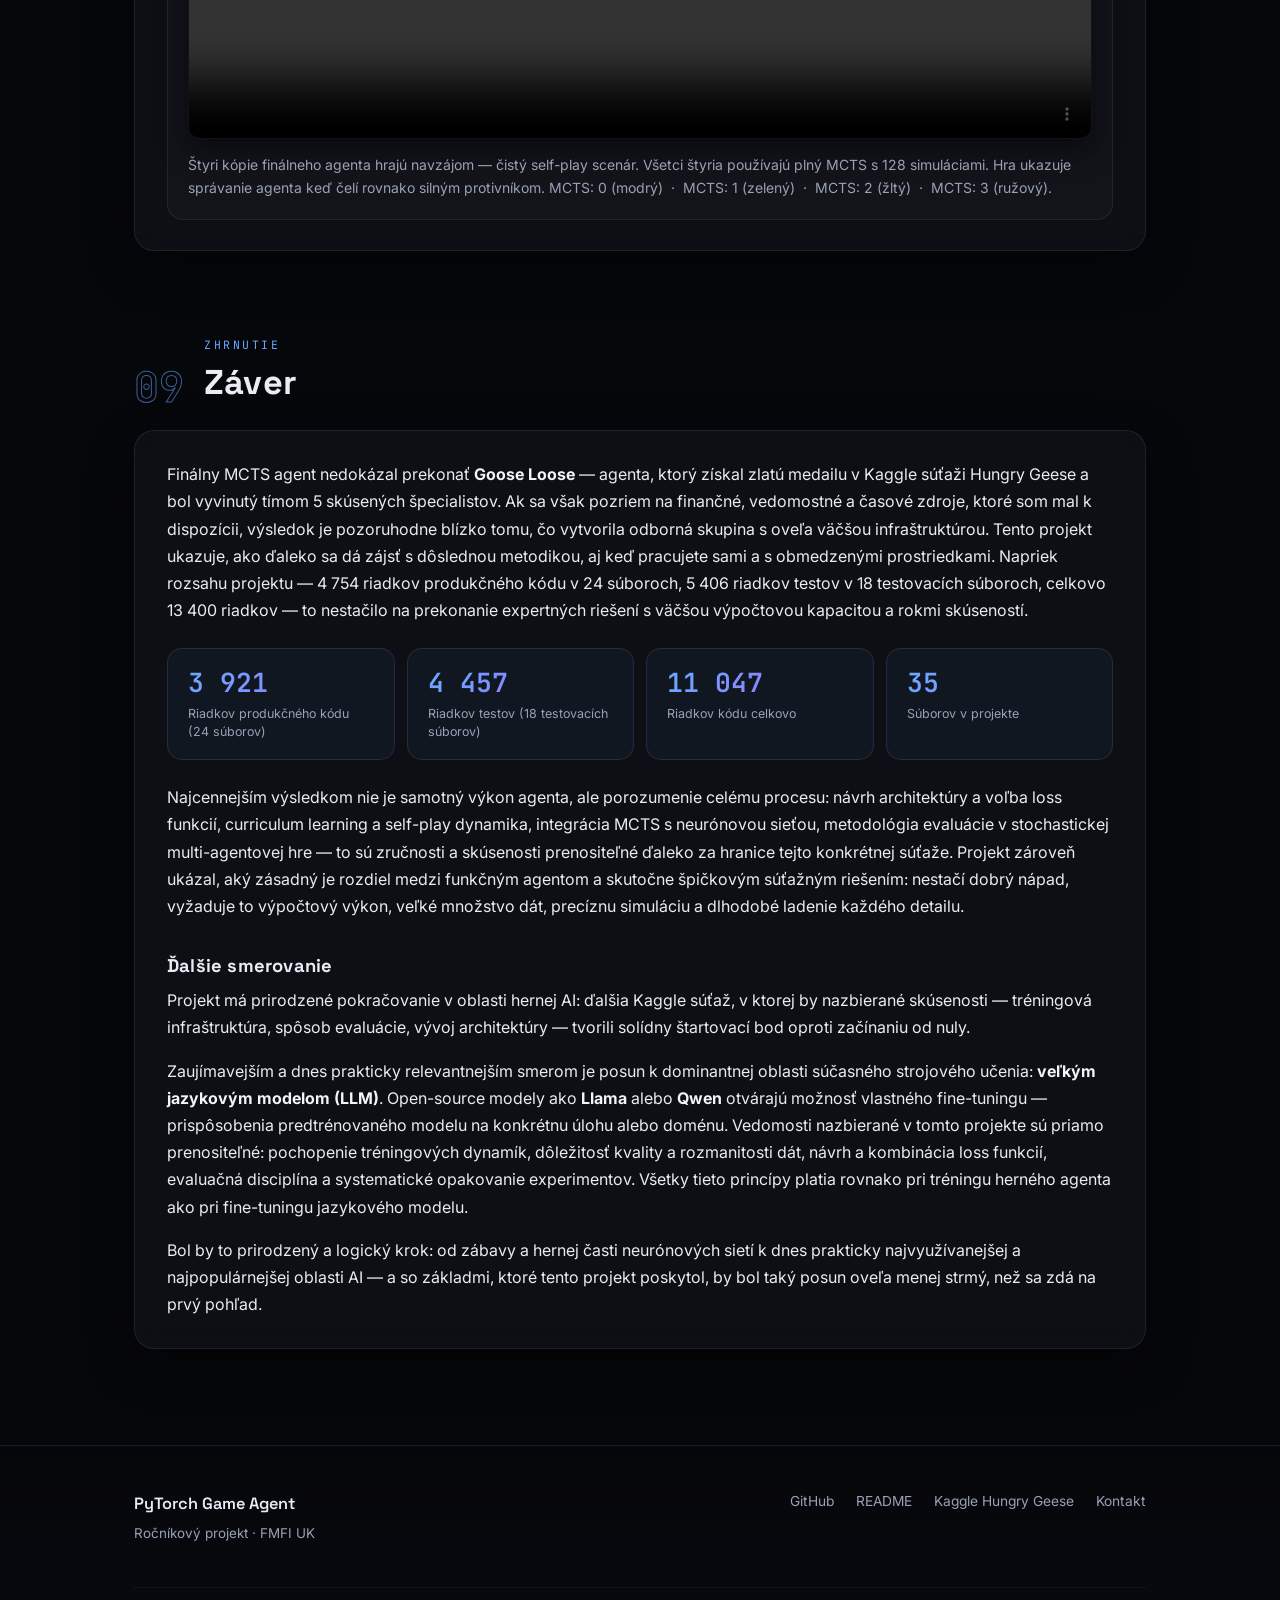
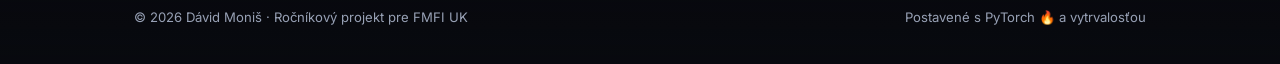
==== commit a508c3fc: "WebUpdate" ====
--- a/index.html
+++ b/index.html
@@ -5,1184 +5,1427 @@
   <meta name="viewport" content="width=device-width, initial-scale=1" />
   <title>PyTorch Game Agent: Návrh, tréning a súťaženie</title>
   <meta name="description" content="Ročníkový projekt: tréning neurónovej siete v Pythone (PyTorch) pre hranie jednoduchej videohry a súťažné porovnanie (Kaggle).">
-  <style>
-:root{
-  --bg: #0e0f12;
-  --card: #16181d;
-  --text: #e8eaf0;
-  --muted: #adb3c0;
-  --accent: #6aa9ff;
-  --accent-2: #a26bff;
-  --border: #23262d;
-  --shadow: 0 10px 30px rgba(0,0,0,0.35);
-  --radius: 16px;
-}
-
-*{ box-sizing: border-box; }
-
-html, body{
-  margin: 0;
-  padding: 0;
-  background: radial-gradient(1200px 800px at 20% -10%, #182030 0%, var(--bg) 55%);
-  color: var(--text);
-  font-family: system-ui, -apple-system, Segoe UI, Roboto, Ubuntu, Cantarell,
-               "Helvetica Neue", Arial, "Noto Sans", "Apple Color Emoji",
-               "Segoe UI Emoji", "Segoe UI Symbol";
-  line-height: 1.6;
-}
-
-.container{
-  width: 100%;
-  max-width: 980px;
-  margin: 0 auto;
-  padding: 0 20px;
-}
-
-.site-header{
-  padding: 64px 0 36px;
-  background: linear-gradient(180deg, rgba(20,30,46,0.6), rgba(14,15,18,0));
-  border-bottom: 1px solid rgba(255,255,255,0.06);
-}
-
-.project-title{
-  margin: 0 0 6px 0;
-  font-size: clamp(24px, 3vw, 36px);
-  letter-spacing: 0.2px;
-}
-
-.project-subtitle{
-  margin: 0;
-  color: var(--muted);
-  font-size: 0.98rem;
-}
-
-.card{
-  background: linear-gradient(180deg, rgba(30,34,42,0.6), rgba(22,24,29,0.85));
-  border: 1px solid var(--border);
-  border-radius: var(--radius);
-  box-shadow: var(--shadow);
-  padding: 22px 22px;
-  margin-top: 22px;
-}
-
-.project-spec{
-  margin-top: 8px;
-}
-
-.spec-list{
-  display: grid;
-  grid-template-columns: 1fr;
-  gap: 14px 24px;
-  margin: 0;
-}
-
-.spec-list dt{
-  font-weight: 600;
-  color: var(--muted);
-  font-size: 0.95rem;
-}
-
-.spec-list dd{
-  margin: 4px 0 0 0;
-}
-
-/* ── Badges ── */
-.badges{
-  margin-top: 16px;
-  display: flex;
-  flex-wrap: wrap;
-  gap: 10px;
-}
-
-.badge{
-  display: inline-block;
-  padding: 6px 10px;
-  border: 1px solid var(--border);
-  border-radius: 999px;
-  background: #121419;
-  font-size: 0.85rem;
-  color: var(--text);
-}
-
-/* ── Media grid ── */
-.media-grid{
-  display: grid;
-  grid-template-columns: 1fr;
-  gap: 12px;
-  margin-top: 12px;
-}
-
-.media-grid figure{
-  margin: 0;
-  text-align: center;
-}
-
-.media-grid img{
-  max-width: 100%;
-  border-radius: 10px;
-  border: 1px solid rgba(255,255,255,0.04);
-  box-shadow: 0 8px 20px rgba(0,0,0,0.4);
-}
-
-.media-grid figcaption{
-  margin-top: 6px;
-  font-size: 0.9rem;
-  color: var(--muted);
-}
-
-/* ── Video grid ── */
-.video-grid{
-  display: grid;
-  grid-template-columns: 1fr;
-  gap: 20px;
-  margin-top: 16px;
-}
-
-.video-card{
-  background: rgba(255,255,255,0.02);
-  border: 1px solid var(--border);
-  border-radius: 12px;
-  padding: 16px;
-}
-
-.video-card h3{
-  margin: 0 0 10px;
-  font-size: 1rem;
-  color: var(--text);
-}
-
-.video-card video{
-  display: block;
-  width: 100%;
-  border-radius: 8px;
-  border: 1px solid rgba(255,255,255,0.06);
-  background: #000;
-  box-shadow: 0 8px 20px rgba(0,0,0,0.45);
-}
-
-.note{
-  font-size: 0.88rem;
-  color: var(--muted);
-  margin: 10px 0 0;
-}
-
-/* ── Stat grid ── */
-.stat-grid {
-  display: grid;
-  grid-template-columns: repeat(3, 1fr);
-  gap: 10px;
-  margin: 18px 0;
-}
-
-.stat-card {
-  background: rgba(106, 169, 255, 0.06);
-  border: 1px solid rgba(106, 169, 255, 0.15);
-  border-radius: 12px;
-  padding: 14px 16px;
-}
-
-.stat-card .sv {
-  display: block;
-  font-size: 1.35rem;
-  font-weight: 700;
-  color: var(--accent);
-  line-height: 1.2;
-}
-
-.stat-card .sl {
-  display: block;
-  font-size: 0.77rem;
-  color: var(--muted);
-  margin-top: 4px;
-  line-height: 1.3;
-}
-
-/* ── Architecture timeline ── */
-.arch-timeline {
-  margin: 18px 0;
-}
-
-.arch-tl-item {
-  display: flex;
-  gap: 14px;
-}
-
-.arch-tl-aside {
-  width: 16px;
-  flex-shrink: 0;
-  display: flex;
-  flex-direction: column;
-  align-items: center;
-}
-
-.arch-tl-dot {
-  width: 13px;
-  height: 13px;
-  background: var(--accent-2);
-  border-radius: 50%;
-  opacity: 0.8;
-  flex-shrink: 0;
-  margin-top: 7px;
-}
-
-.arch-tl-dot.diamond {
-  border-radius: 3px;
-  transform: rotate(45deg);
-  width: 11px;
-  height: 11px;
-  background: var(--accent);
-  opacity: 1;
-  margin-top: 8px;
-}
-
-.arch-tl-line {
-  width: 2px;
-  background: rgba(162, 107, 255, 0.2);
-  flex: 1;
-  min-height: 14px;
-}
-
-.arch-tl-body {
-  flex: 1;
-  padding-bottom: 10px;
-}
-
-.arch-tl-layer {
-  font-size: 0.72rem;
-  font-weight: 700;
-  text-transform: uppercase;
-  letter-spacing: 0.5px;
-  color: var(--muted);
-  margin-bottom: 4px;
-}
-
-.arch-tl-box {
-  background: rgba(162, 107, 255, 0.05);
-  border: 1px solid rgba(162, 107, 255, 0.17);
-  border-radius: 8px;
-  padding: 9px 13px;
-  font-size: 0.875rem;
-  line-height: 1.5;
-}
-
-.arch-tl-heads {
-  display: flex;
-  gap: 10px;
-}
-
-.arch-tl-head {
-  flex: 1;
-  background: rgba(106, 169, 255, 0.06);
-  border: 1px solid rgba(106, 169, 255, 0.2);
-  border-radius: 8px;
-  padding: 10px 12px;
-  font-size: 0.85rem;
-  text-align: center;
-  line-height: 1.5;
-}
-
-.arch-tl-head strong {
-  display: block;
-  color: var(--accent);
-  margin-bottom: 4px;
-}
-
-/* ── Data table ── */
-.data-table {
-  width: 100%;
-  border-collapse: collapse;
-  font-size: 0.88rem;
-  margin: 14px 0;
-}
-
-.data-table th {
-  text-align: left;
-  color: var(--muted);
-  font-weight: 600;
-  padding: 7px 10px;
-  border-bottom: 1px solid var(--border);
-  font-size: 0.79rem;
-  text-transform: uppercase;
-  letter-spacing: 0.4px;
-}
-
-.data-table td {
-  padding: 9px 10px;
-  border-bottom: 1px solid rgba(35, 38, 45, 0.5);
-  line-height: 1.4;
-}
-
-.data-table tbody tr:nth-child(even) td {
-  background: rgba(255, 255, 255, 0.018);
-}
-
-.data-table tr:last-child td {
-  border-bottom: none;
-}
-
-.data-table td:first-child {
-  color: var(--muted);
-}
-
-/* ── Before / After ── */
-.before-after {
-  display: grid;
-  grid-template-columns: 1fr 1fr;
-  gap: 10px;
-  margin: 14px 0;
-  font-size: 0.88rem;
-}
-
-.ba-col {
-  border-radius: 10px;
-  padding: 13px 15px;
-}
-
-.ba-col.ba-before {
-  background: rgba(255, 255, 255, 0.025);
-  border: 1px solid var(--border);
-}
-
-.ba-col.ba-after {
-  background: rgba(106, 169, 255, 0.06);
-  border: 1px solid rgba(106, 169, 255, 0.2);
-}
-
-.ba-col h4 {
-  margin: 0 0 10px;
-  font-size: 0.73rem;
-  text-transform: uppercase;
-  letter-spacing: 0.5px;
-  color: var(--muted);
-}
-
-.ba-row {
-  display: flex;
-  justify-content: space-between;
-  align-items: baseline;
-  padding: 5px 0;
-  border-bottom: 1px solid rgba(255, 255, 255, 0.04);
-  gap: 6px;
-}
-
-.ba-row:last-child {
-  border-bottom: none;
-}
-
-.ba-key {
-  color: var(--muted);
-  font-size: 0.82rem;
-  flex-shrink: 0;
-}
-
-.ba-val {
-  font-weight: 600;
-  text-align: right;
-}
-
-.ba-after .ba-val {
-  color: var(--accent);
-}
-
-/* ── Links ── */
-a,
-a:link,
-a:visited,
-a:hover,
-a:active,
-a:focus,
-a[href],
-a[href^="mailto"],
-a[href^="http"]{
-  color: var(--text) !important;
-  text-decoration: underline;
-  text-decoration-color: rgba(255,255,255,0.25);
-  text-underline-offset: 3px;
-}
-
-a:hover{
-  text-decoration-color: var(--accent);
-}
-
-.card a{
-  font-weight: 500;
-}
-
-/* ── Footer ── */
-.site-footer{
-  margin-top: 48px;
-  padding: 28px 0;
-  border-top: 1px solid rgba(255,255,255,0.06);
-  color: var(--muted);
-  font-size: 0.9rem;
-  text-align: center;
-}
-
-/* ── Responsive ── */
-@media (min-width: 720px){
-  .spec-list{
-    grid-template-columns: 220px 1fr;
-    gap: 10px 28px;
-  }
-  .spec-list > div{
-    display: contents;
-  }
-  .media-grid{
-    grid-template-columns: 1fr 1fr;
-  }
-  .video-grid{
-    grid-template-columns: 1fr;
-    gap: 1.5rem;
-  }
-}
-
-@media (max-width: 580px) {
-  .stat-grid        { grid-template-columns: repeat(2, 1fr); }
-  .before-after     { grid-template-columns: 1fr; }
-  .arch-tl-heads    { flex-direction: column; }
-}
-  </style>
+  <meta property="og:title" content="PyTorch Game Agent: Návrh, tréning a súťaženie">
+  <meta property="og:description" content="Reinforcement learning a neurónové siete — od DQN agenta pre Snake po CNN + MCTS pipeline v súťaži Kaggle Hungry Geese.">
+  <link rel="icon" href="data:image/svg+xml,<svg xmlns=%22http://www.w3.org/2000/svg%22 viewBox=%220 0 100 100%22><text y=%22.9em%22 font-size=%2290%22>🐍</text></svg>">
+  <link rel="preconnect" href="https://fonts.googleapis.com">
+  <link rel="preconnect" href="https://fonts.gstatic.com" crossorigin>
+  <link href="https://fonts.googleapis.com/css2?family=Inter:wght@400;500;600;700&family=Space+Grotesk:wght@500;600;700&family=JetBrains+Mono:wght@400;500;600&display=swap" rel="stylesheet">
+  <link rel="stylesheet" href="styles.css">
 </head>
 <body>
-  <header class="site-header">
-    <div class="container">
-      <h1 class="project-title">PyTorch Game Agent: Návrh, tréning a súťaženie</h1>
-      <p class="project-subtitle">Ročníkový projekt – FMFI UK</p>
+
+  <!-- Background FX -->
+  <div class="bg-fx" aria-hidden="true">
+    <div class="orb orb-1"></div>
+    <div class="orb orb-2"></div>
+    <div class="orb orb-3"></div>
+    <div class="bg-grid"></div>
+  </div>
+
+  <!-- Scroll progress -->
+  <div class="progress" id="progressBar" aria-hidden="true"></div>
+
+  <!-- Navigation -->
+  <nav class="nav" id="mainNav">
+    <div class="container nav-inner">
+      <a href="#top" class="nav-brand">
+        <span class="nav-logo">DM</span>
+        <span>PyTorch Game Agent</span>
+      </a>
+      <ul class="nav-links" id="navLinks">
+        <li><a href="#specifikacia">Projekt</a></li>
+        <li><a href="#hra">Hra</a></li>
+        <li><a href="#kaggle">Kaggle</a></li>
+        <li><a href="#architektura">Architektúra</a></li>
+        <li><a href="#hodnotenie">Hodnotenie</a></li>
+        <li><a href="#zaver">Záver</a></li>
+      </ul>
+      <div style="display:flex; align-items:center; gap:10px;">
+        <a class="nav-gh" href="https://github.com/DavidMonis/RocnikovyProjekt" target="_blank" rel="noopener">
+          <svg viewBox="0 0 16 16" aria-hidden="true"><path d="M8 0C3.58 0 0 3.58 0 8c0 3.54 2.29 6.53 5.47 7.59.4.07.55-.17.55-.38 0-.19-.01-.82-.01-1.49-2.01.37-2.53-.49-2.69-.94-.09-.23-.48-.94-.82-1.13-.28-.15-.68-.52-.01-.53.63-.01 1.08.58 1.23.82.72 1.21 1.87.87 2.33.66.07-.52.28-.87.51-1.07-1.78-.2-3.64-.89-3.64-3.95 0-.87.31-1.59.82-2.15-.08-.2-.36-1.02.08-2.12 0 0 .67-.21 2.2.82.64-.18 1.32-.27 2-.27.68 0 1.36.09 2 .27 1.53-1.04 2.2-.82 2.2-.82.44 1.1.16 1.92.08 2.12.51.56.82 1.27.82 2.15 0 3.07-1.87 3.75-3.65 3.95.29.25.54.73.54 1.48 0 1.07-.01 1.93-.01 2.2 0 .21.15.46.55.38A8.01 8.01 0 0 0 16 8c0-4.42-3.58-8-8-8z"/></svg>
+          <span>GitHub</span>
+        </a>
+        <button class="nav-toggle" id="navToggle" aria-label="Menu">
+          <span></span><span></span><span></span>
+        </button>
+      </div>
     </div>
-  </header>
-
-  <main class="container">
-
-    <!-- Sekcia: Základné info -->
-    <section class="card project-spec">
-      <h2>Špecifikácia projektu</h2>
-      <dl class="spec-list">
-        <div>
-          <dt>Názov projektu</dt>
-          <dd>PyTorch Game Agent: Návrh, tréning a súťažné porovnanie</dd>
-        </div>
-        <div>
-          <dt>Študent</dt>
-          <dd>Dávid Moniš &middot; <a href="mailto:david5.monis@gmail.com">david5.monis@gmail.com</a></dd>
-        </div>
-        <div>
-          <dt>Školiteľ</dt>
-          <dd>RNDr. Andrej Lúčny, PhD. &middot; <a href="mailto:lucny@fmph.uniba.sk">lucny@fmph.uniba.sk</a></dd>
-        </div>
-        <div>
-          <dt>Téma</dt>
-          <dd>Reinforcement learning a neurónové siete aplikované na hranie jednoduchej videohry so súťažením na Kaggle.</dd>
-        </div>
-        <div>
-          <dt>Špecifikácia (Cieľ)</dt>
-          <dd>
-            Projekt je rozdelený do dvoch nadväzujúcich fáz.
-            Prvá fáza sa zameriava na návrh a implementáciu DQN agenta pre hru Snake vrátane kompletného tréningového ekosystému v PyTorch.
-            Druhá fáza nadväzuje rozšírením riešenia na multi-agentové prostredie Kaggle Hungry Geese,
-            kde je cieľom adaptovať agenta na nové pravidlá a dosiahnuť merateľné výsledky v súťažnom hodnotení.
-          </dd>
-        </div>
-        <div>
-          <dt>Zdrojový kód projektu</dt>
-          <dd>
-            <a href="https://github.com/DavidMonis/RocnikovyProjekt" target="_blank" rel="noopener">
-            GitHub – DavidMonis / RocnikovyProjekt
-            </a>
-          </dd>
-        </div>
-        <div>
-          <dt>README</dt>
-          <dd>
-            <a href="https://github.com/DavidMonis/RocnikovyProjekt/blob/main/README.md" target="_blank" rel="noopener">
-              Návod na spustenie tréningu a testovania
-            </a>
-          </dd>
-        </div>
-      </dl>
-    </section>
-
-    <!-- Sekcia: Stručný opis hry -->
-    <section class="card">
-      <h2>Krátky opis hry</h2>
-      <p>
-        Hra je variácia klasického Snake, navrhnutá ako prostredie pre reinforcement learning.
-        Agent sa v každom kroku rozhoduje na základe lokálnych informácií o nebezpečenstve,
-        aktuálnom smere pohybu a relatívnej polohe potravy. Jeho cieľom je efektívne navigovať
-        mriežku, vyhýbať sa kolíziám so stenami a vlastným telom a dlhodobo maximalizovať skóre.
+  </nav>
+
+  <!-- Hero -->
+  <header class="hero" id="top">
+    <canvas id="heroCanvas" aria-hidden="true"></canvas>
+    <div class="container hero-content">
+      <span class="hero-eyebrow">Ročníkový projekt · FMFI UK</span>
+      <h1 class="hero-title">
+        PyTorch Game Agent
+        <span class="hero-title-sub grad-text">Návrh, tréning a súťaženie</span>
+      </h1>
+      <p class="hero-sub">
+        Reinforcement learning a neurónové siete aplikované na hranie jednoduchej videohry —
+        od DQN agenta pre Snake až po kompletný CNN&nbsp;+&nbsp;MCTS self-play pipeline
+        v súťažnom prostredí Kaggle Hungry Geese.
       </p>
-      <p>
-        Správanie hada nie je explicitne naprogramované – agent sa učí stratégiu postupne
-        prostredníctvom skúseností, odmien a penalizácií. Pomocou Deep Q-Learningu dokáže
-        plánovať pohyb, prispôsobovať sa rastúcej dĺžke tela a zlepšovať svoje rozhodnutia
-        s narastajúcim počtom odohraných epizód.
-      </p>
-      <p>
-        Projekt nepredstavuje len výslednú hru, ale kompletný tréningový ekosystém zahŕňajúci
-        definíciu stavového priestoru, množinu akcií, návrh reward funkcie, neurónovú sieť,
-        tréningovú logiku, ukladanie modelov a vizualizáciu učenia v reálnom čase.
-      </p>
-      <div class="media-grid">
-        <figure>
-          <img src="https://raw.githubusercontent.com/DavidMonis/RocnikovyProjekt/main/image/1.png" alt="Screenshot 1" />
-          <figcaption>Herné rozhranie počas behu agenta</figcaption>
-        </figure>
-        <figure>
-          <img src="https://raw.githubusercontent.com/DavidMonis/RocnikovyProjekt/main/image/2.png" alt="Screenshot 2" />
-          <figcaption>Prostredie určené pre reinforcement learning</figcaption>
-        </figure>
-      </div>
-    </section>
-
-    <!-- Sekcia: Čo je hotové -->
-    <section class="card">
-      <h2>Čo je už hotové</h2>
-      <ul>
-        <li>Plne funkčná manuálna verzia hry Snake v knižnici pygame.</li>
-        <li>Samostatné RL prostredie s definovaným stavovým priestorom, akciami a reward funkciou.</li>
-        <li>Implementácia DQN neurónovej siete v PyTorch (Linear_QNet).</li>
-        <li>Tréningová logika s oddeleným short/long memory tréningom.</li>
-        <li>Ukladanie a opätovné načítanie natrénovaných váh modelu.</li>
-        <li>Vizualizácia priebehu učenia – skóre a priemerné skóre v čase.</li>
-        <li>Skripty na testovanie a kontrolu uložených modelov.</li>
-        <li>Vygenerované videá porovnania agentov a timelapse tréningu.</li>
-        <li>Pripravené podklady pre rozšírenie na súťažné prostredie Kaggle.</li>
-      </ul>
-    </section>
-
-    <!-- Sekcia: Evidencia / výsledky -->
-    <section class="card">
-      <h2>Evidencia a výsledky</h2>
-      <p>
-        Nižšie sú ukážky výsledkov tréningu. Videá demonštrujú rozdiely medzi
-        natrénovaným agentom v rôznych fázach učenia a časový priebeh tréningu.
-      </p>
-      <div class="video-grid">
-        <div class="video-card">
-          <h3>Porovnanie 3 úrovní hadov</h3>
-          <video controls playsinline width="100%" preload="metadata">
-            <source src="https://raw.githubusercontent.com/DavidMonis/RocnikovyProjekt/main/video/Comparison1.mp4" type="video/mp4">
-            Váš prehliadač nepodporuje HTML5 video.
-          </video>
-        </div>
-        <div class="video-card">
-          <h3>TimeLapse tréningu</h3>
-          <video controls playsinline width="100%" preload="metadata">
-            <source src="https://raw.githubusercontent.com/DavidMonis/RocnikovyProjekt/main/video/TimeLapse1.mp4" type="video/mp4">
-            Váš prehliadač nepodporuje HTML5 video.
-          </video>
-        </div>
-        <div class="video-card">
-          <h3>Uložené váhy modelu</h3>
-          <p>
-            <a href="https://github.com/DavidMonis/RocnikovyProjekt/blob/main/Snake/model/smartSnake.pth" target="_blank" rel="noopener">
-              smartSnake.pth (GitHub)
-            </a>
-          </p>
-        </div>
-      </div>
-    </section>
-
-    <!-- Sekcia: Kaggle Hungry Geese – Fáza 2 – Úvod -->
-    <section class="card">
-      <h2>Kaggle Hungry Geese – Fáza 2</h2>
-
-      <div class="badges">
+      <div class="hero-badges">
+        <span class="badge">PyTorch · CUDA</span>
+        <span class="badge">DQN</span>
         <span class="badge">CNN Policy-Value</span>
         <span class="badge">MCTS</span>
         <span class="badge">Self-play</span>
-        <span class="badge">PyTorch · CUDA</span>
-
-      </div>
-
-      <p>
-        Druhá fáza projektu nahradila DQN agenta kompletným AI pipeline pre
-        <a href="https://www.kaggle.com/competitions/hungry-geese" target="_blank" rel="noopener"><strong>Kaggle Hungry Geese</strong></a>
-        – verziu hry Snake pre štyroch hráčov, v ktorej sa po opustení jedného okraja hracej plochy hráč objaví na opačnej strane. Hra vyžaduje
-        modelovanie súperov, dlhodobé plánovanie a okamžitú reakciu na nebezpečné kolízie.
-        Vznikol vlastný simulátor herného prostredia, CNN policy-value sieť, vlastný MCTS
-        a self-play tréning s replay bufferom.
-      </p>
-
-      <div class="stat-grid" style="grid-template-columns: repeat(2, 1fr);">
-        <div class="stat-card">
-          <span class="sv">65,7 h</span>
-          <span class="sl">Celkový čas self-play tréningu (102 iterácií)</span>
-        </div>
-        <div class="stat-card">
-          <span class="sv">1,74 M</span>
-          <span class="sl">Vygenerovaných tréningových pozícií</span>
-        </div>
-        <div class="stat-card">
-          <span class="sv">&gt; 10 000</span>
-          <span class="sl">Odohraných self-play hier (100 za iteráciu)</span>
-        </div>
-        <div class="stat-card">
-          <span class="sv">100+ h</span>
-          <span class="sl">Externá evaluácia agenta (4+ dní)</span>
-        </div>
-      </div>
-
-      <p class="note">
-        <strong>Zaujímavosť:</strong> Samotný gradient tréning siete zaberá len 0,2 h z celkových 65,7 h —
-        teda menej ako 1 % celkového času. Väčšina šla na generovanie self-play hier (77 %)
-        a internú evaluáciu checkpointov (23 %). Toto rozloženie je typické pre self-play systémy,
-        kde je generovanie dát rádovo nákladnejšie ako aktualizácia váh siete.
-      </p>
+        <span class="badge">Kaggle</span>
+      </div>
+      <div class="hero-cta">
+        <a class="btn btn-primary" href="https://github.com/DavidMonis/RocnikovyProjekt" target="_blank" rel="noopener">
+          <svg viewBox="0 0 16 16" aria-hidden="true"><path d="M8 0C3.58 0 0 3.58 0 8c0 3.54 2.29 6.53 5.47 7.59.4.07.55-.17.55-.38 0-.19-.01-.82-.01-1.49-2.01.37-2.53-.49-2.69-.94-.09-.23-.48-.94-.82-1.13-.28-.15-.68-.52-.01-.53.63-.01 1.08.58 1.23.82.72 1.21 1.87.87 2.33.66.07-.52.28-.87.51-1.07-1.78-.2-3.64-.89-3.64-3.95 0-.87.31-1.59.82-2.15-.08-.2-.36-1.02.08-2.12 0 0 .67-.21 2.2.82.64-.18 1.32-.27 2-.27.68 0 1.36.09 2 .27 1.53-1.04 2.2-.82 2.2-.82.44 1.1.16 1.92.08 2.12.51.56.82 1.27.82 2.15 0 3.07-1.87 3.75-3.65 3.95.29.25.54.73.54 1.48 0 1.07-.01 1.93-.01 2.2 0 .21.15.46.55.38A8.01 8.01 0 0 0 16 8c0-4.42-3.58-8-8-8z"/></svg>
+          Zdrojový kód
+        </a>
+        <a class="btn btn-ghost" href="#hodnotenie">Pozrieť výsledky</a>
+      </div>
+      <div class="hero-quickstats">
+        <span><strong>102</strong> iterácií self-play</span>
+        <span><strong>1,74 M</strong> tréningových pozícií</span>
+        <span><strong>65,7 h</strong> tréningu</span>
+        <span><strong>13 400</strong> riadkov kódu</span>
+      </div>
+    </div>
+    <a class="scroll-hint" href="#specifikacia" aria-label="Posunúť nižšie">
+      <svg viewBox="0 0 24 24" fill="none" stroke-width="2" stroke-linecap="round" stroke-linejoin="round"><path d="M6 9l6 6 6-6"/></svg>
+    </a>
+  </header>
+
+  <main class="container">
+
+    <!-- Sekcia: Základné info -->
+    <section class="section reveal" id="specifikacia">
+      <div class="section-head">
+        <span class="section-num">01</span>
+        <div>
+          <span class="section-eyebrow">Projekt</span>
+          <h2>Špecifikácia projektu</h2>
+        </div>
+      </div>
+      <div class="card">
+        <dl class="spec-list">
+          <div>
+            <dt>Názov projektu</dt>
+            <dd>PyTorch Game Agent: Návrh, tréning a súťažné porovnanie</dd>
+          </div>
+          <div>
+            <dt>Študent</dt>
+            <dd>Dávid Moniš &middot; <a href="mailto:david5.monis@gmail.com">david5.monis@gmail.com</a></dd>
+          </div>
+          <div>
+            <dt>Školiteľ</dt>
+            <dd>RNDr. Andrej Lúčny, PhD. &middot; <a href="mailto:lucny@fmph.uniba.sk">lucny@fmph.uniba.sk</a></dd>
+          </div>
+          <div>
+            <dt>Téma</dt>
+            <dd>Reinforcement learning a neurónové siete aplikované na hranie jednoduchej videohry so súťažením na Kaggle.</dd>
+          </div>
+          <div>
+            <dt>Špecifikácia (Cieľ)</dt>
+            <dd>
+              Projekt je rozdelený do dvoch nadväzujúcich fáz.
+              Prvá fáza sa zameriava na návrh a implementáciu DQN agenta pre hru Snake vrátane kompletného tréningového ekosystému v PyTorch.
+              Druhá fáza nadväzuje rozšírením riešenia na multi-agentové prostredie Kaggle Hungry Geese,
+              kde je cieľom adaptovať agenta na nové pravidlá a dosiahnuť merateľné výsledky v súťažnom hodnotení.
+            </dd>
+          </div>
+          <div>
+            <dt>Zdrojový kód projektu</dt>
+            <dd>
+              <a href="https://github.com/DavidMonis/RocnikovyProjekt" target="_blank" rel="noopener">
+                GitHub – DavidMonis / RocnikovyProjekt
+              </a>
+            </dd>
+          </div>
+          <div>
+            <dt>README</dt>
+            <dd>
+              <a href="https://github.com/DavidMonis/RocnikovyProjekt/blob/main/README.md" target="_blank" rel="noopener">
+                Návod na spustenie tréningu a testovania
+              </a>
+            </dd>
+          </div>
+        </dl>
+      </div>
     </section>
 
+    <!-- Sekcia: Stručný opis hry -->
+    <section class="section reveal" id="hra">
+      <div class="section-head">
+        <span class="section-num">02</span>
+        <div>
+          <span class="section-eyebrow">Fáza 1 · Snake</span>
+          <h2>Krátky opis hry</h2>
+        </div>
+      </div>
+      <div class="card">
+        <p>
+          Hra je variácia klasického Snake, navrhnutá ako prostredie pre reinforcement learning.
+          Agent sa v každom kroku rozhoduje na základe lokálnych informácií o nebezpečenstve,
+          aktuálnom smere pohybu a relatívnej polohe potravy. Jeho cieľom je efektívne navigovať
+          mriežku, vyhýbať sa kolíziám so stenami a vlastným telom a dlhodobo maximalizovať skóre.
+        </p>
+        <p>
+          Správanie hada nie je explicitne naprogramované – agent sa učí stratégiu postupne
+          prostredníctvom skúseností, odmien a penalizácií. Pomocou Deep Q-Learningu dokáže
+          plánovať pohyb, prispôsobovať sa rastúcej dĺžke tela a zlepšovať svoje rozhodnutia
+          s narastajúcim počtom odohraných epizód.
+        </p>
+        <p>
+          Projekt nepredstavuje len výslednú hru, ale kompletný tréningový ekosystém zahŕňajúci
+          definíciu stavového priestoru, množinu akcií, návrh reward funkcie, neurónovú sieť,
+          tréningovú logiku, ukladanie modelov a vizualizáciu učenia v reálnom čase.
+        </p>
+        <div class="media-grid">
+          <figure>
+            <img src="https://raw.githubusercontent.com/DavidMonis/RocnikovyProjekt/main/image/1.png" alt="Screenshot 1" loading="lazy" />
+            <figcaption>Herné rozhranie počas behu agenta</figcaption>
+          </figure>
+          <figure>
+            <img src="https://raw.githubusercontent.com/DavidMonis/RocnikovyProjekt/main/image/2.png" alt="Screenshot 2" loading="lazy" />
+            <figcaption>Prostredie určené pre reinforcement learning</figcaption>
+          </figure>
+        </div>
+      </div>
+    </section>
+
+    <!-- Sekcia: Čo je hotové -->
+    <section class="section reveal" id="hotove">
+      <div class="section-head">
+        <span class="section-num">03</span>
+        <div>
+          <span class="section-eyebrow">Stav projektu</span>
+          <h2>Čo je už hotové</h2>
+        </div>
+      </div>
+      <div class="card">
+        <ul class="checklist">
+          <li><span class="check-ico"><svg viewBox="0 0 24 24"><path d="M4 12l5 5 11-11"/></svg></span>Plne funkčná manuálna verzia hry Snake v knižnici pygame.</li>
+          <li><span class="check-ico"><svg viewBox="0 0 24 24"><path d="M4 12l5 5 11-11"/></svg></span>Samostatné RL prostredie s definovaným stavovým priestorom, akciami a reward funkciou.</li>
+          <li><span class="check-ico"><svg viewBox="0 0 24 24"><path d="M4 12l5 5 11-11"/></svg></span>Implementácia DQN neurónovej siete v PyTorch (Linear_QNet).</li>
+          <li><span class="check-ico"><svg viewBox="0 0 24 24"><path d="M4 12l5 5 11-11"/></svg></span>Tréningová logika s oddeleným short/long memory tréningom.</li>
+          <li><span class="check-ico"><svg viewBox="0 0 24 24"><path d="M4 12l5 5 11-11"/></svg></span>Ukladanie a opätovné načítanie natrénovaných váh modelu.</li>
+          <li><span class="check-ico"><svg viewBox="0 0 24 24"><path d="M4 12l5 5 11-11"/></svg></span>Vizualizácia priebehu učenia – skóre a priemerné skóre v čase.</li>
+          <li><span class="check-ico"><svg viewBox="0 0 24 24"><path d="M4 12l5 5 11-11"/></svg></span>Skripty na testovanie a kontrolu uložených modelov.</li>
+          <li><span class="check-ico"><svg viewBox="0 0 24 24"><path d="M4 12l5 5 11-11"/></svg></span>Vygenerované videá porovnania agentov a timelapse tréningu.</li>
+          <li><span class="check-ico"><svg viewBox="0 0 24 24"><path d="M4 12l5 5 11-11"/></svg></span>Pripravené podklady pre rozšírenie na súťažné prostredie Kaggle.</li>
+        </ul>
+      </div>
+    </section>
+
+    <!-- Sekcia: Evidencia / výsledky -->
+    <section class="section reveal" id="vysledky">
+      <div class="section-head">
+        <span class="section-num">04</span>
+        <div>
+          <span class="section-eyebrow">Fáza 1 · Výstupy</span>
+          <h2>Evidencia a výsledky</h2>
+        </div>
+      </div>
+      <div class="card">
+        <p>
+          Nižšie sú ukážky výsledkov tréningu. Videá demonštrujú rozdiely medzi
+          natrénovaným agentom v rôznych fázach učenia a časový priebeh tréningu.
+        </p>
+        <div class="video-grid">
+          <div class="video-card">
+            <h3><span class="play-ico"><svg viewBox="0 0 10 12"><path d="M0 0l10 6-10 6z"/></svg></span>Porovnanie 3 úrovní hadov</h3>
+            <video controls playsinline width="100%" preload="metadata">
+              <source src="https://raw.githubusercontent.com/DavidMonis/RocnikovyProjekt/main/video/Comparison1.mp4" type="video/mp4">
+              Váš prehliadač nepodporuje HTML5 video.
+            </video>
+          </div>
+          <div class="video-card">
+            <h3><span class="play-ico"><svg viewBox="0 0 10 12"><path d="M0 0l10 6-10 6z"/></svg></span>TimeLapse tréningu</h3>
+            <video controls playsinline width="100%" preload="metadata">
+              <source src="https://raw.githubusercontent.com/DavidMonis/RocnikovyProjekt/main/video/TimeLapse1.mp4" type="video/mp4">
+              Váš prehliadač nepodporuje HTML5 video.
+            </video>
+          </div>
+          <div class="video-card">
+            <h3><span class="play-ico"><svg viewBox="0 0 10 12"><path d="M0 0l10 6-10 6z"/></svg></span>Uložené váhy modelu</h3>
+            <p style="margin:0;">
+              <a href="https://github.com/DavidMonis/RocnikovyProjekt/blob/main/Snake/model/smartSnake.pth" target="_blank" rel="noopener">
+                smartSnake.pth (GitHub)
+              </a>
+            </p>
+          </div>
+        </div>
+      </div>
+    </section>
+
+    <!-- Sekcia: Kaggle Hungry Geese – Fáza 2 – Úvod -->
+    <section class="section reveal" id="kaggle">
+      <div class="section-head">
+        <span class="section-num">05</span>
+        <div>
+          <span class="section-eyebrow">Fáza 2 · Súťaž</span>
+          <h2>Kaggle Hungry Geese</h2>
+        </div>
+      </div>
+      <div class="card">
+        <div class="badges" style="margin-top:0; margin-bottom:18px;">
+          <span class="badge">CNN Policy-Value</span>
+          <span class="badge">MCTS</span>
+          <span class="badge">Self-play</span>
+          <span class="badge">PyTorch · CUDA</span>
+        </div>
+
+        <p>
+          Druhá fáza projektu nahradila DQN agenta kompletným AI pipeline pre
+          <a href="https://www.kaggle.com/competitions/hungry-geese" target="_blank" rel="noopener"><strong>Kaggle Hungry Geese</strong></a>
+          – verziu hry Snake pre štyroch hráčov, v ktorej sa po opustení jedného okraja hracej plochy hráč objaví na opačnej strane. Hra vyžaduje
+          modelovanie súperov, dlhodobé plánovanie a okamžitú reakciu na nebezpečné kolízie.
+          Vznikol vlastný simulátor herného prostredia, CNN policy-value sieť, vlastný MCTS
+          a self-play tréning s replay bufferom.
+        </p>
+
+        <div class="stat-grid">
+          <div class="stat-card">
+            <span class="sv" data-count="65.7" data-dec="1" data-suffix=" h">0 h</span>
+            <span class="sl">Celkový čas self-play tréningu (102 iterácií)</span>
+          </div>
+          <div class="stat-card">
+            <span class="sv" data-count="1.74" data-dec="2" data-suffix=" M">0 M</span>
+            <span class="sl">Vygenerovaných tréningových pozícií</span>
+          </div>
+          <div class="stat-card">
+            <span class="sv" data-count="10000" data-prefix="&gt; ">0</span>
+            <span class="sl">Odohraných self-play hier (100 za iteráciu)</span>
+          </div>
+          <div class="stat-card">
+            <span class="sv" data-count="100" data-suffix="+ h">0 h</span>
+            <span class="sl">Externá evaluácia agenta (4+ dní)</span>
+          </div>
+        </div>
+
+        <div class="split-donut">
+          <div class="donut-wrap">
+            <canvas id="timeChart" class="chart" width="280" height="280" style="cursor:default;"></canvas>
+            <ul class="donut-legend" id="timeLegend">
+              <li data-seg="0"><span class="dl-dot" style="background:#6aa9ff;"></span>Generovanie self-play hier<span class="dl-val">77 %</span></li>
+              <li data-seg="1"><span class="dl-dot" style="background:#a26bff;"></span>Interná evaluácia checkpointov<span class="dl-val">23 %</span></li>
+              <li data-seg="2"><span class="dl-dot" style="background:#34d399;"></span>Gradient tréning siete<span class="dl-val">&lt; 1 %</span></li>
+            </ul>
+          </div>
+          <p class="note" style="margin:0;">
+            <strong>Zaujímavosť:</strong> Samotný gradient tréning siete zaberá len 0,2 h z celkových 65,7 h —
+            teda menej ako 1 % celkového času. Väčšina šla na generovanie self-play hier (77 %)
+            a internú evaluáciu checkpointov (23 %). Toto rozloženie je typické pre self-play systémy,
+            kde je generovanie dát rádovo nákladnejšie ako aktualizácia váh siete.
+          </p>
+        </div>
+      </div>
+    </section>
+
     <!-- Sekcia: Kaggle – Architektúra a tréning -->
-    <section class="card">
-      <h2>Architektúra a tréning</h2>
-
-      <h3>Vývoj architektúry</h3>
-      <p>
-        Finálna podoba siete nevznikla naraz — prešla niekoľkými výrazne odlišnými generáciami.
-        Na začiatku stála jednoduchá plne prepojená sieť s jednou skrytou vrstvou, určená na
-        overenie, či model vôbec dokáže spracovať vstup a vrátiť použiteľné akcie.
-        Ukázalo sa, že to funguje, no hra Hungry Geese je priestorový problém — a plne prepojená
-        vrstva priestorové vzťahy nevyužíva efektívne.
-      </p>
-      <p>
-        Preto sa architektúra vyvíjala postupne: pribudla druhá skrytá vrstva pre zachytenie
-        zložitejších vzťahov, potom konvolučné vrstvy (CNN) pre priestorové príznaky mriežky,
-        neskôr sa za CNN pridala <em>flatten</em> vrstva kombinujúca priestorové príznaky
-        so skalárnym vstupom. Posledným a najdôležitejším krokom bolo rozdelenie výstupnej časti
-        na <strong>dve nezávislé hlavy</strong> — policy a value — čo umožnilo plnohodnotnú
-        integráciu s MCTS a zásadne zvýšilo kvalitu tréningu.
-      </p>
-
-      <h3>Neurónová sieť</h3>
-      <p>
-        Finálny model je <strong>CNN policy-value sieť s dvoma výstupnými hlavami</strong>.
-        Predikuje pravdepodobnosti akcií (policy) aj hodnotu aktuálnej pozície (value),
-        čo umožňuje efektívne kombinovanie s MCTS bez nutnosti dohrávať každú hru do konca.
-      </p>
-
-      <div class="arch-timeline">
-        <div class="arch-tl-item">
-          <div class="arch-tl-aside">
-            <div class="arch-tl-dot"></div>
-            <div class="arch-tl-line"></div>
-          </div>
-          <div class="arch-tl-body">
-            <div class="arch-tl-layer">Vstup — priestorový</div>
-            <div class="arch-tl-box">
-              <strong>6 kanálov × 7 × 11</strong> — každý kanál je binárna maska hernej plochy:<br>
-              <span style="color:var(--muted); font-size:0.83rem;">
-                vlastné telo · hlavy súperov · telá súperov · chvosty súperov · jedlo ·
-                nebezpečné polia (políčka, kam môže v ďalšom kroku vstúpiť hlava súpera)
-              </span>
+    <section class="section reveal" id="architektura">
+      <div class="section-head">
+        <span class="section-num">06</span>
+        <div>
+          <span class="section-eyebrow">Fáza 2 · Pipeline</span>
+          <h2>Architektúra a tréning</h2>
+        </div>
+      </div>
+      <div class="card">
+        <h3 style="margin-top:0;">Vývoj architektúry</h3>
+        <p>
+          Finálna podoba siete nevznikla naraz — prešla niekoľkými výrazne odlišnými generáciami.
+          Na začiatku stála jednoduchá plne prepojená sieť s jednou skrytou vrstvou, určená na
+          overenie, či model vôbec dokáže spracovať vstup a vrátiť použiteľné akcie.
+          Ukázalo sa, že to funguje, no hra Hungry Geese je priestorový problém — a plne prepojená
+          vrstva priestorové vzťahy nevyužíva efektívne.
+        </p>
+        <p>
+          Preto sa architektúra vyvíjala postupne: pribudla druhá skrytá vrstva pre zachytenie
+          zložitejších vzťahov, potom konvolučné vrstvy (CNN) pre priestorové príznaky mriežky,
+          neskôr sa za CNN pridala <em>flatten</em> vrstva kombinujúca priestorové príznaky
+          so skalárnym vstupom. Posledným a najdôležitejším krokom bolo rozdelenie výstupnej časti
+          na <strong>dve nezávislé hlavy</strong> — policy a value — čo umožnilo plnohodnotnú
+          integráciu s MCTS a zásadne zvýšilo kvalitu tréningu.
+        </p>
+
+        <h3>Neurónová sieť</h3>
+        <p>
+          Finálny model je <strong>CNN policy-value sieť s dvoma výstupnými hlavami</strong>.
+          Predikuje pravdepodobnosti akcií (policy) aj hodnotu aktuálnej pozície (value),
+          čo umožňuje efektívne kombinovanie s MCTS bez nutnosti dohrávať každú hru do konca.
+        </p>
+
+        <div class="arch-timeline">
+          <div class="arch-tl-item">
+            <div class="arch-tl-aside">
+              <div class="arch-tl-dot"></div>
+              <div class="arch-tl-line"></div>
             </div>
-          </div>
-        </div>
-        <div class="arch-tl-item">
-          <div class="arch-tl-aside">
-            <div class="arch-tl-dot"></div>
-            <div class="arch-tl-line"></div>
-          </div>
-          <div class="arch-tl-body">
-            <div class="arch-tl-layer">Vstup — skalárny (13 hodnôt)</div>
-            <div class="arch-tl-box">
-              Dĺžky všetkých 4 husí · alive flagy 3 súperov · hunger tick (krokov do hladovej smrti) ·
-              aktuálny krok hry · posledná akcia agenta (one-hot, 4 hodnoty)<br>
-              <span style="color:var(--muted); font-size:0.83rem;">
-                Tieto hodnoty nie sú kódovateľné do mriežky — nesú globálny kontext hry.
-                Vstupujú priamo do dense vrstvy po zkonkatenovaní s výstupom CNN.
-              </span>
-            </div>
-          </div>
-        </div>
-        <div class="arch-tl-item">
-          <div class="arch-tl-aside">
-            <div class="arch-tl-dot"></div>
-            <div class="arch-tl-line"></div>
-          </div>
-          <div class="arch-tl-body">
-            <div class="arch-tl-layer">Konvolučné vrstvy</div>
-            <div class="arch-tl-box">
-              Conv2d 6 → 32, 3×3, <em>circular padding</em> + ReLU<br>
-              Conv2d 32 → 64, 3×3, circular padding + ReLU → <strong>Flatten (4 928)</strong><br>
-              <span style="color:var(--muted); font-size:0.83rem;">
-                Circular padding odráža toroidálnu topológiu hracej plochy: pravý okraj susedí
-                s ľavým, horný so spodným. Bežný zero-padding by na okrajoch vytváral falošné
-                „steny", ktoré v hre neexistujú. Circular convolutions toto priamo modelujú —
-                sieť vidí vzťahy cez okraje mapy rovnako ako vo vnútri mriežky.
-              </span>
-            </div>
-          </div>
-        </div>
-        <div class="arch-tl-item">
-          <div class="arch-tl-aside">
-            <div class="arch-tl-dot"></div>
-            <div class="arch-tl-line"></div>
-          </div>
-          <div class="arch-tl-body">
-            <div class="arch-tl-layer">Dense vrstva</div>
-            <div class="arch-tl-box">
-              <strong>4 941 → 256, ReLU</strong> — vstup tvorí concat CNN výstupu (4 928) a 13 skalárov.
-              Táto vrstva kombinuje priestorové príznaky z konvolúcií s globálnym kontextom hry.
-            </div>
-          </div>
-        </div>
-        <div class="arch-tl-item">
-          <div class="arch-tl-aside">
-            <div class="arch-tl-dot diamond"></div>
-          </div>
-          <div class="arch-tl-body">
-            <div class="arch-tl-layer">Výstupné hlavy</div>
-            <div class="arch-tl-heads">
-              <div class="arch-tl-head">
-                <strong>Policy head</strong>
-                256 → 4, Softmax<br>
-                P(N) · P(S) · P(E) · P(W)<br>
-                <small style="color:var(--muted)">Cross-entropy loss vs. počty návštev MCTS</small>
-              </div>
-              <div class="arch-tl-head">
-                <strong>Value head</strong>
-                256 → 1, Tanh<br>
-                Hodnota pozície [−1, 1]<br>
-                <small style="color:var(--muted)">MSE loss vs. finálne umiestnenie</small>
+            <div class="arch-tl-body">
+              <div class="arch-tl-layer">Vstup — priestorový</div>
+              <div class="arch-tl-box">
+                <strong>6 kanálov × 7 × 11</strong> — každý kanál je binárna maska hernej plochy:<br>
+                <span class="arch-tl-sub">
+                  vlastné telo · hlavy súperov · telá súperov · chvosty súperov · jedlo ·
+                  nebezpečné polia (políčka, kam môže v ďalšom kroku vstúpiť hlava súpera)
+                </span>
               </div>
             </div>
           </div>
-        </div>
-      </div>
-
-      <h4 style="margin-top:20px;">Výstupné hlavy — výber loss funkcií</h4>
-      <p>
-        <strong>Policy head</strong> predikuje distribúciu pravdepodobností nad 4 akciami:
-        P(N) — sever, P(S) — juh, P(E) — východ, P(W) — západ. Trénovacím cieľom sú
-        normalizované počty návštev z MCTS (tzv. soft targets) — sieť sa učí napodobniť
-        rozhodnutia plánovacej fázy MCTS, nie len okamžitú akciu. Na tréning distribúcie
-        je prirodzenou voľbou <strong>cross-entropy loss</strong>, ktorá priamo penalizuje
-        každú odchýlku od cieľovej distribúcie a je štandardom pri klasifikačných úlohách.
-      </p>
-      <p>
-        <strong>Value head</strong> predikuje skalárnu hodnotu pozície v rozsahu [−1, 1],
-        kde −1 zodpovedá najhoršiemu umiestneniu (prvý vypadnutý) a +1 víťazstvu.
-        Keďže ide o regresnú úlohu s jednou výstupnou hodnotou, <strong>MSE loss</strong>
-        je prirodzenou voľbou — penalizuje odchýlky na druhú mocninu, vďaka čomu sú
-        veľké chyby trestané výrazne silnejšie ako malé, a funguje symetricky pre
-        príliš optimistické aj príliš pesimistické odhady.
-      </p>
-
-      <h3>Monte Carlo Tree Search</h3>
-      <p>
-        Samotný forward pass siete je krátkozraký — na základe aktuálneho stavu hry vráti
-        distribúciu akcií bez akéhokoľvek pohľadu do budúcnosti. Práve tu nastupuje
-        <strong>MCTS</strong>: nad sieťou sa stavia implicitný prehľadávací strom,
-        kde každý uzol reprezentuje stav hry a každá hrana jednu z možných akcií.
-      </p>
-      <p>
-        Prehľadávanie riadi <strong>PUCT formula</strong>, ktorá balancuje exploráciu nových
-        vetiev (prioritizovanú na základe policy headu) a exploitáciu sľubných línií
-        (na základe doterajších výsledkov simulácií). Na listových uzloch sa pozícia
-        ohodnotí pomocou <strong>value headu</strong> — bez nutnosti dohrávať hru až do konca.
-        Súperove ťahy vo vnútri stromu sú aproximované jednou politikou — počas
-        tréningu a submission NN politikou, pri internej evaluácii rule-based agentom.
-      </p>
-      <p>
-        MCTS plní v projekte dvojitú rolu. Počas tréningu generuje kvalitnejšie tréningové
-        dáta než čisto greedy policy — agent sa učí z plánovaných rozhodnutí, nie len
-        z okamžitých reakcií siete. Pri inferencii poskytuje reálny lookahead, ktorý
-        výrazne zvyšuje hraciu silu oproti samotnému forward passu. Práve preto bolo
-        rozdelenie siete na dve hlavy nevyhnutné: policy head dáva MCTS informované priory
-        pre výber vetiev stromu, value head hodnotí pozície na listoch — spolu vytvárajú
-        základ pre efektívne plánovanie bez explicitného dohrávanie hier do konca.
-        Počet simulácií sa líši podľa kontextu: <strong>32</strong> pri generovaní tréningových
-        hier (rýchlosť), <strong>64</strong> pri internej evaluácii a <strong>128</strong>
-        pri finálnom submission (maximálna hracia sila v rámci ~1 s na ťah).
-      </p>
-
-      <h3>Priebeh tréningu</h3>
-      <p>
-        Tréning prebiehal v niekoľkých postupne náročnejších fázach, pričom cieľom bolo
-        vybudovať agenta schopného čeliť rôznorodým súperom — od jednoduchých pravidlových
-        botov až po plnohodnotné MCTS agenty.
-      </p>
-
-      <h4>Fáza 1 — Základ na botoch</h4>
-      <p>
-        Prvé iterácie prebiehali výhradne proti jednoduchým rule-based botom
-        (stupid_bot, clever_bot, smart_bot). Tento prístup bol zámerný: sieť musela
-        najskôr zvládnuť základné prežitie, navigáciu a zbieranie jedla predtým, než
-        dostala silnejších súperov. Výsledky raných iterácií to potvrdzujú — agent
-        sa naučil hrať solídne práve v prostredí jednoduchých botov.
-      </p>
-
-      <h4>Fáza 2 — Postupné zvyšovanie obťažnosti</h4>
-      <p>
-        Postupne sa pridávali silnejší boti a neskôr NN agenty reprezentované staršími
-        checkpointmi z predchádzajúcich tréningových iterácií. Dôležitou súčasťou bola
-        <strong>rotácia hráčskych pozícií</strong>: každý agent hral zo všetkých 4 pozícií
-        na mriežke, čím sa zabránilo naučeniu pozičných predsudkov. Podiel NN agentov sa
-        postupne zvyšoval na úkor botov, no rule-based boti nikdy nevymizli úplne —
-        ich prítomnosť bránila katastrofickému zabudaniu základných stratégií
-        naučených v prvej fáze.
-      </p>
-
-      <h4>Fáza 3 — Self-play s MCTS</h4>
-      <p>
-        V záverečnej fáze tvorili väčšinu súperov MCTS agenty z novších iterácií,
-        doplnené NN agentmi a malým podielom botov. Batch size bol nastavený na
-        <strong>50 000 tréningových vzoriek</strong>. Každá iterácia mala pevné poradie:
-        najprv sa odohral celý blok self-play hier, nové vzorky sa zaradili do replay
-        buffra a až potom prebehla tréningová fáza na aktualizovanom buffri.
-        Sieť sa tak každú iteráciu učila na najčerstvejších dostupných skúsenostiach.
-      </p>
-      <p>
-        Takýto postup je efektívny z niekoľkých dôvodov. Curriculum learning — postupné
-        zvyšovanie obťažnosti — zabezpečuje, že sieť nezačína v prostredí, kde dostáva
-        výhradne negatívnu spätnú väzbu a nemá sa z čoho učiť. Diverzita súperov bráni
-        preoptimalizovaniu na jeden typ správania a buduje robustnejšiu stratégiu.
-        Self-play garantuje, že agent sa vždy cvičí proti protivníkovi na porovnateľnej
-        úrovni, čo je oveľa efektívnejšie ako fixní boti.
-      </p>
-
-      <h4>Evaluácia</h4>
-      <p>
-        Interná evaluácia — porovnávanie nových checkpointov so staršími navzájom —
-        tvorila 23 % celkového tréningového času. Finálna externá evaluácia
-        (porovnanie proti Goose Loose v troch scenároch, každý po 100 hrách s rotáciou
-        pozícií) trvala <strong>viac ako 100 hodín</strong> nepretržitého behu (viac ako 4 dni
-        vkuse; jedno kompletné bežanie všetkých troch scenárov trvalo v priemere ~36 hodín).
-        Spoľahlivá validácia v stochastickej multi-agentovej hre vyžaduje veľký počet
-        hier, aby výsledky neboli skreslené štatistickým šumom. Tréning bol výpočtovo
-        náročný, no časovo najnákladnejšou etapou projektu bola práve evaluácia.
-      </p>
-
-      <h3>Výsledky tréningu</h3>
-
-      <div style="position:relative; margin:18px 0; background:rgba(255,255,255,0.02); border:1px solid var(--border); border-radius:12px; padding:16px;">
-        <div style="display:flex; justify-content:space-between; align-items:center; flex-wrap:wrap; gap:8px; margin-bottom:12px;">
-          <span style="font-size:0.79rem; color:var(--muted); text-transform:uppercase; letter-spacing:0.5px;">Priebeh tréningu · 102 iterácií</span>
-          <div style="display:flex; gap:16px; font-size:0.8rem; color:var(--muted);">
-            <span style="display:flex; align-items:center; gap:6px;"><span style="display:inline-block;width:20px;height:2.5px;background:#6aa9ff;border-radius:2px;"></span>Prežitie (kroky)</span>
-            <span style="display:flex; align-items:center; gap:6px;"><span style="display:inline-block;width:20px;height:2.5px;background:#a26bff;border-radius:2px;"></span>Dĺžka husi</span>
-          </div>
-        </div>
-        <canvas id="trainingChart" height="260" style="width:100%; display:block; cursor:crosshair;"></canvas>
-        <div id="trainingTooltip" style="display:none; position:absolute; background:rgba(16,18,22,0.97); border:1px solid var(--border); border-radius:8px; padding:8px 12px; font-size:0.8rem; pointer-events:none; line-height:1.7;"></div>
-      </div>
-      <div class="before-after">
-        <div class="ba-col ba-before">
-          <h4>Iterácia 1 — začiatok</h4>
-          <div class="ba-row"><span class="ba-key">Priemerné prežitie</span><span class="ba-val">79 krokov</span></div>
-          <div class="ba-row"><span class="ba-key">Dĺžka husi</span><span class="ba-val">1,25 článkov</span></div>
-        </div>
-        <div class="ba-col ba-after">
-          <h4>Iterácia 102 — koniec</h4>
-          <div class="ba-row"><span class="ba-key">Priemerné prežitie</span><span class="ba-val">177 krokov</span></div>
-          <div class="ba-row"><span class="ba-key">Dĺžka husi</span><span class="ba-val">5,50 článkov</span></div>
-        </div>
-      </div>
-      <script>
-      (function () {
-        const survival = [79.2,89.6,89.4,109.4,106.7,105.5,122.6,123.5,104.3,111.4,134.5,110.0,111.3,123.7,130.9,123.0,98.2,87.2,115.8,111.0,106.0,89.2,110.8,152.2,108.2,111.8,111.8,87.5,128.5,110.8,128.9,122.8,120.7,117.3,113.5,118.7,135.8,132.8,116.4,139.5,127.5,120.2,68.0,92.5,94.5,132.0,164.2,122.2,102.5,128.5,65.2,111.7,23.2,184.5,50.8,94.8,119.0,57.5,111.2,154.0,91.0,154.2,24.2,135.5,108.8,161.9,176.4,128.7,120.9,123.8,155.3,144.9,149.8,165.6,143.5,160.6,178.1,164.6,132.8,169.8,150.8,152.1,138.8,165.6,118.2,155.2,144.5,150.7,153.8,167.1,166.7,159.7,166.2,153.3,166.1,176.8,153.0,171.6,176.4,157.8,183.2,177.5];
-        const length   = [1.25,1.33,1.50,2.92,3.17,5.58,3.67,5.25,3.08,2.92,3.00,2.42,3.50,2.92,4.50,3.42,1.75,1.50,3.25,5.50,5.25,4.25,5.75,7.00,5.00,3.50,3.75,4.75,2.50,1.00,5.35,4.38,5.88,5.17,5.40,4.35,5.53,5.47,4.60,5.65,5.85,5.67,0.60,0.30,0.80,1.50,1.25,4.50,1.00,0.50,1.00,1.20,0.25,2.50,0.00,1.20,1.25,0.00,3.50,4.75,0.25,1.75,0.00,0.50,0.75,3.04,3.42,1.80,1.60,1.30,1.90,1.80,1.30,2.10,3.10,1.90,2.50,2.80,1.40,2.60,5.70,2.70,2.20,2.40,2.90,3.00,4.20,2.28,3.30,4.75,5.60,3.65,5.85,3.55,4.55,4.65,2.55,5.85,5.60,3.75,3.70,5.50];
-
-        function rollingAvg(data, w) {
-          return data.map((_, i) => {
-            const s = Math.max(0, i - Math.floor(w / 2));
-            const e = Math.min(data.length, s + w);
-            const sl = data.slice(s, e);
-            return sl.reduce((a, b) => a + b, 0) / sl.length;
+          <div class="arch-tl-item">
+            <div class="arch-tl-aside">
+              <div class="arch-tl-dot"></div>
+              <div class="arch-tl-line"></div>
+            </div>
+            <div class="arch-tl-body">
+              <div class="arch-tl-layer">Vstup — skalárny (13 hodnôt)</div>
+              <div class="arch-tl-box">
+                Dĺžky všetkých 4 husí · alive flagy 3 súperov · hunger tick (krokov do hladovej smrti) ·
+                aktuálny krok hry · posledná akcia agenta (one-hot, 4 hodnoty)<br>
+                <span class="arch-tl-sub">
+                  Tieto hodnoty nie sú kódovateľné do mriežky — nesú globálny kontext hry.
+                  Vstupujú priamo do dense vrstvy po zkonkatenovaní s výstupom CNN.
+                </span>
+              </div>
+            </div>
+          </div>
+          <div class="arch-tl-item">
+            <div class="arch-tl-aside">
+              <div class="arch-tl-dot"></div>
+              <div class="arch-tl-line"></div>
+            </div>
+            <div class="arch-tl-body">
+              <div class="arch-tl-layer">Konvolučné vrstvy</div>
+              <div class="arch-tl-box">
+                Conv2d 6 → 32, 3×3, <em>circular padding</em> + ReLU<br>
+                Conv2d 32 → 64, 3×3, circular padding + ReLU → <strong>Flatten (4 928)</strong><br>
+                <span class="arch-tl-sub">
+                  Circular padding odráža toroidálnu topológiu hracej plochy: pravý okraj susedí
+                  s ľavým, horný so spodným. Bežný zero-padding by na okrajoch vytváral falošné
+                  „steny", ktoré v hre neexistujú. Circular convolutions toto priamo modelujú —
+                  sieť vidí vzťahy cez okraje mapy rovnako ako vo vnútri mriežky.
+                </span>
+              </div>
+            </div>
+          </div>
+          <div class="arch-tl-item">
+            <div class="arch-tl-aside">
+              <div class="arch-tl-dot"></div>
+              <div class="arch-tl-line"></div>
+            </div>
+            <div class="arch-tl-body">
+              <div class="arch-tl-layer">Dense vrstva</div>
+              <div class="arch-tl-box">
+                <strong>4 941 → 256, ReLU</strong> — vstup tvorí concat CNN výstupu (4 928) a 13 skalárov.
+                Táto vrstva kombinuje priestorové príznaky z konvolúcií s globálnym kontextom hry.
+              </div>
+            </div>
+          </div>
+          <div class="arch-tl-item">
+            <div class="arch-tl-aside">
+              <div class="arch-tl-dot diamond"></div>
+            </div>
+            <div class="arch-tl-body">
+              <div class="arch-tl-layer">Výstupné hlavy</div>
+              <div class="arch-tl-heads">
+                <div class="arch-tl-head">
+                  <strong>Policy head</strong>
+                  256 → 4, Softmax<br>
+                  P(N) · P(S) · P(E) · P(W)<br>
+                  <small>Cross-entropy loss vs. počty návštev MCTS</small>
+                </div>
+                <div class="arch-tl-head">
+                  <strong>Value head</strong>
+                  256 → 1, Tanh<br>
+                  Hodnota pozície [−1, 1]<br>
+                  <small>MSE loss vs. finálne umiestnenie</small>
+                </div>
+              </div>
+            </div>
+          </div>
+        </div>
+
+        <h4 style="margin-top:24px;">Výstupné hlavy — výber loss funkcií</h4>
+        <p>
+          <strong>Policy head</strong> predikuje distribúciu pravdepodobností nad 4 akciami:
+          P(N) — sever, P(S) — juh, P(E) — východ, P(W) — západ. Trénovacím cieľom sú
+          normalizované počty návštev z MCTS (tzv. soft targets) — sieť sa učí napodobniť
+          rozhodnutia plánovacej fázy MCTS, nie len okamžitú akciu. Na tréning distribúcie
+          je prirodzenou voľbou <strong>cross-entropy loss</strong>, ktorá priamo penalizuje
+          každú odchýlku od cieľovej distribúcie a je štandardom pri klasifikačných úlohách.
+        </p>
+        <p>
+          <strong>Value head</strong> predikuje skalárnu hodnotu pozície v rozsahu [−1, 1],
+          kde −1 zodpovedá najhoršiemu umiestneniu (prvý vypadnutý) a +1 víťazstvu.
+          Keďže ide o regresnú úlohu s jednou výstupnou hodnotou, <strong>MSE loss</strong>
+          je prirodzenou voľbou — penalizuje odchýlky na druhú mocninu, vďaka čomu sú
+          veľké chyby trestané výrazne silnejšie ako malé, a funguje symetricky pre
+          príliš optimistické aj príliš pesimistické odhady.
+        </p>
+
+        <h3>Monte Carlo Tree Search</h3>
+        <p>
+          Samotný forward pass siete je krátkozraký — na základe aktuálneho stavu hry vráti
+          distribúciu akcií bez akéhokoľvek pohľadu do budúcnosti. Práve tu nastupuje
+          <strong>MCTS</strong>: nad sieťou sa stavia implicitný prehľadávací strom,
+          kde každý uzol reprezentuje stav hry a každá hrana jednu z možných akcií.
+        </p>
+        <p>
+          Prehľadávanie riadi <strong>PUCT formula</strong>, ktorá balancuje exploráciu nových
+          vetiev (prioritizovanú na základe policy headu) a exploitáciu sľubných línií
+          (na základe doterajších výsledkov simulácií). Na listových uzloch sa pozícia
+          ohodnotí pomocou <strong>value headu</strong> — bez nutnosti dohrávať hru až do konca.
+          Súperove ťahy vo vnútri stromu sú aproximované jednou politikou — počas
+          tréningu a submission NN politikou, pri internej evaluácii rule-based agentom.
+        </p>
+        <p>
+          MCTS plní v projekte dvojitú rolu. Počas tréningu generuje kvalitnejšie tréningové
+          dáta než čisto greedy policy — agent sa učí z plánovaných rozhodnutí, nie len
+          z okamžitých reakcií siete. Pri inferencii poskytuje reálny lookahead, ktorý
+          výrazne zvyšuje hraciu silu oproti samotnému forward passu. Práve preto bolo
+          rozdelenie siete na dve hlavy nevyhnutné: policy head dáva MCTS informované priory
+          pre výber vetiev stromu, value head hodnotí pozície na listoch — spolu vytvárajú
+          základ pre efektívne plánovanie bez explicitného dohrávanie hier do konca.
+          Počet simulácií sa líši podľa kontextu: <strong>32</strong> pri generovaní tréningových
+          hier (rýchlosť), <strong>64</strong> pri internej evaluácii a <strong>128</strong>
+          pri finálnom submission (maximálna hracia sila v rámci ~1 s na ťah).
+        </p>
+
+        <h3>Priebeh tréningu</h3>
+        <p>
+          Tréning prebiehal v niekoľkých postupne náročnejších fázach, pričom cieľom bolo
+          vybudovať agenta schopného čeliť rôznorodým súperom — od jednoduchých pravidlových
+          botov až po plnohodnotné MCTS agenty.
+        </p>
+
+        <h4>Fáza 1 — Základ na botoch</h4>
+        <p>
+          Prvé iterácie prebiehali výhradne proti jednoduchým rule-based botom
+          (stupid_bot, clever_bot, smart_bot). Tento prístup bol zámerný: sieť musela
+          najskôr zvládnuť základné prežitie, navigáciu a zbieranie jedla predtým, než
+          dostala silnejších súperov. Výsledky raných iterácií to potvrdzujú — agent
+          sa naučil hrať solídne práve v prostredí jednoduchých botov.
+        </p>
+
+        <h4>Fáza 2 — Postupné zvyšovanie obťažnosti</h4>
+        <p>
+          Postupne sa pridávali silnejší boti a neskôr NN agenty reprezentované staršími
+          checkpointmi z predchádzajúcich tréningových iterácií. Dôležitou súčasťou bola
+          <strong>rotácia hráčskych pozícií</strong>: každý agent hral zo všetkých 4 pozícií
+          na mriežke, čím sa zabránilo naučeniu pozičných predsudkov. Podiel NN agentov sa
+          postupne zvyšoval na úkor botov, no rule-based boti nikdy nevymizli úplne —
+          ich prítomnosť bránila katastrofickému zabudaniu základných stratégií
+          naučených v prvej fáze.
+        </p>
+
+        <h4>Fáza 3 — Self-play s MCTS</h4>
+        <p>
+          V záverečnej fáze tvorili väčšinu súperov MCTS agenty z novších iterácií,
+          doplnené NN agentmi a malým podielom botov. Batch size bol nastavený na
+          <strong>50 000 tréningových vzoriek</strong>. Každá iterácia mala pevné poradie:
+          najprv sa odohral celý blok self-play hier, nové vzorky sa zaradili do replay
+          buffra a až potom prebehla tréningová fáza na aktualizovanom buffri.
+          Sieť sa tak každú iteráciu učila na najčerstvejších dostupných skúsenostiach.
+        </p>
+        <p>
+          Takýto postup je efektívny z niekoľkých dôvodov. Curriculum learning — postupné
+          zvyšovanie obťažnosti — zabezpečuje, že sieť nezačína v prostredí, kde dostáva
+          výhradne negatívnu spätnú väzbu a nemá sa z čoho učiť. Diverzita súperov bráni
+          preoptimalizovaniu na jeden typ správania a buduje robustnejšiu stratégiu.
+          Self-play garantuje, že agent sa vždy cvičí proti protivníkovi na porovnateľnej
+          úrovni, čo je oveľa efektívnejšie ako fixní boti.
+        </p>
+
+        <h4>Evaluácia</h4>
+        <p>
+          Interná evaluácia — porovnávanie nových checkpointov so staršími navzájom —
+          tvorila 23 % celkového tréningového času. Finálna externá evaluácia
+          (porovnanie proti Goose Loose v troch scenároch, každý po 100 hrách s rotáciou
+          pozícií) trvala <strong>viac ako 100 hodín</strong> nepretržitého behu (viac ako 4 dni
+          vkuse; jedno kompletné bežanie všetkých troch scenárov trvalo v priemere ~36 hodín).
+          Spoľahlivá validácia v stochastickej multi-agentovej hre vyžaduje veľký počet
+          hier, aby výsledky neboli skreslené štatistickým šumom. Tréning bol výpočtovo
+          náročný, no časovo najnákladnejšou etapou projektu bola práve evaluácia.
+        </p>
+
+        <h3>Výsledky tréningu</h3>
+
+        <div class="chart-panel" id="trainingPanel">
+          <div class="chart-head">
+            <span class="chart-title">Priebeh tréningu · 102 iterácií</span>
+            <div class="chart-legend">
+              <button class="legend-btn" id="legendSurv" type="button">
+                <span class="lg-swatch" style="background:#6aa9ff;"></span>Prežitie (kroky)
+              </button>
+              <button class="legend-btn" id="legendLen" type="button">
+                <span class="lg-swatch" style="background:#a26bff;"></span>Dĺžka husi
+              </button>
+            </div>
+          </div>
+          <canvas id="trainingChart" class="chart" height="280"></canvas>
+          <div id="trainingTooltip" class="chart-tooltip"></div>
+        </div>
+
+        <div class="before-after">
+          <div class="ba-col ba-before">
+            <h4>Iterácia 1 — začiatok</h4>
+            <div class="ba-row"><span class="ba-key">Priemerné prežitie</span><span class="ba-val">79 krokov</span></div>
+            <div class="ba-row"><span class="ba-key">Dĺžka husi</span><span class="ba-val">1,25 článkov</span></div>
+          </div>
+          <div class="ba-arrow" aria-hidden="true">
+            <svg viewBox="0 0 24 24" fill="none" stroke-width="2" stroke-linecap="round" stroke-linejoin="round"><path d="M5 12h14M13 6l6 6-6 6"/></svg>
+          </div>
+          <div class="ba-col ba-after">
+            <h4>Iterácia 102 — koniec</h4>
+            <div class="ba-row"><span class="ba-key">Priemerné prežitie</span><span class="ba-val">177 krokov</span></div>
+            <div class="ba-row"><span class="ba-key">Dĺžka husi</span><span class="ba-val">5,50 článkov</span></div>
+          </div>
+        </div>
+      </div>
+    </section>
+
+    <!-- Sekcia: Kaggle – Externé hodnotenie -->
+    <section class="section reveal" id="hodnotenie">
+      <div class="section-head">
+        <span class="section-num">07</span>
+        <div>
+          <span class="section-eyebrow">Fáza 2 · Benchmark</span>
+          <h2>Externé hodnotenie vs. Goose Loose</h2>
+        </div>
+      </div>
+      <div class="card">
+        <p>
+          Finálny agent bol porovnaný s verejným agentom <strong>Goose Loose</strong>
+          v troch scenároch po 100 hrách s rotáciou pozícií.
+        </p>
+
+        <div class="table-wrap">
+          <table class="data-table">
+            <thead>
+              <tr>
+                <th>Scenár</th>
+                <th>Avg place (môj)</th>
+                <th>Avg place (Goose)</th>
+                <th>Win rate (môj)</th>
+                <th>Win rate (Goose)</th>
+                <th>Kaggle skóre (môj)</th>
+                <th>Kaggle skóre (Goose)</th>
+              </tr>
+            </thead>
+            <tbody>
+              <tr><td>direct duel + 2 boty</td><td>1,695</td><td>1,370</td><td class="td-win">0,365</td><td>0,630</td><td>12 423,8</td><td>12 488,4</td></tr>
+              <tr><td>balanced (2 my + 2 Goose)</td><td>3,168</td><td>1,833</td><td class="td-win">0,153</td><td>0,847</td><td>12 650,6</td><td>17 144,2</td></tr>
+              <tr><td>stress (1 my + 3 Goose)</td><td>3,600</td><td>2,133</td><td class="td-win">0,013</td><td>0,987</td><td>11 004,6</td><td>17 316,3</td></tr>
+            </tbody>
+          </table>
+        </div>
+
+        <div class="chart-panel">
+          <div class="chart-head">
+            <span class="chart-title">Win rate podľa scenára</span>
+            <div class="chart-legend">
+              <span class="legend-static"><span class="lg-swatch" style="display:inline-block;width:18px;height:3px;border-radius:2px;background:#6aa9ff;"></span>Môj agent</span>
+              <span class="legend-static"><span class="lg-swatch" style="display:inline-block;width:18px;height:3px;border-radius:2px;background:#fbbf24;"></span>Goose Loose</span>
+            </div>
+          </div>
+          <canvas id="evalChart" class="chart" height="230" style="cursor:default;"></canvas>
+        </div>
+
+        <p class="note">Avg placement: nižšie = lepšie (1,0 = prvé miesto). Win rate zahŕňa zdieľané víťazstvá a je normalizovaný na počet hier, nie na počet kópií agenta.</p>
+
+        <p>
+          Výsledky potvrdzujú, že Goose Loose konzistentne prevyšuje môjho agenta
+          vo všetkých troch scenároch. Miera rozdielu rastie úmerne s podielom Goose Loose
+          agentov v hre: v scenári <strong>direct duel</strong> obaja súperia primárne
+          proti slabším rule-based botom, čo vedie k tesnejším umiestneniam (1,695 vs 1,370).
+          V <strong>balanced</strong> scenári nahradia Goose Loose agenti oba boty a
+          konkurenčný tlak sa zdvojnásobí — priemerné umiestnenie môjho agenta klesá na 3,168.
+          V <strong>stress</strong> scenári stojí jeden môj agent proti trom kópiám
+          Goose Loose; pre akéhokoľvek jednotlivého agenta čeliaceho trom silnejším súperom
+          súčasne je umiestnenie blízko 4,0 štatisticky predvídateľný výsledok — môj agent
+          dosiahol 3,60. Kaggle skóre (surová odmena kódujúca prežité kroky a dĺžku tela)
+          potvrdzuje rovnaký trend: kým Goose Loose si drží stabilne vysoké hodnoty naprieč
+          všetkými scenármi, skóre môjho agenta v stress scenári výrazne klesá, čo odráža
+          skôr skrátené prežitie než zhoršenú kvalitu hry.
+        </p>
+      </div>
+    </section>
+
+    <!-- Sekcia: Kaggle – Ukážky hier -->
+    <section class="section reveal" id="ukazky">
+      <div class="section-head">
+        <span class="section-num">08</span>
+        <div>
+          <span class="section-eyebrow">Fáza 2 · Demo</span>
+          <h2>Ukážky hier – Hungry Geese</h2>
+        </div>
+      </div>
+      <div class="card">
+        <p>
+          Záznamy hier finálneho agenta v rôznych herných scenároch,
+          nahrané lokálne pomocou pygame vizualizátora.
+        </p>
+
+        <div class="video-grid">
+          <div class="video-card">
+            <h3><span class="play-ico"><svg viewBox="0 0 10 12"><path d="M0 0l10 6-10 6z"/></svg></span>Vývoj agenta — 4 iterácie naraz (Hry 1–4)</h3>
+            <video controls playsinline width="100%" preload="metadata">
+              <source src="https://github.com/DavidMonis/RocnikovyProjekt/raw/main/video/Final_Video1.mp4" type="video/mp4">
+              Váš prehliadač nepodporuje HTML5 video.
+            </video>
+            <p class="note">
+              Štyri okná súčasne — rovnaký seed, rovnakí súperi (clever: 1 (zelený), smart: 2 (žltý), stupid bot: 3 (ružový)), rôzna iterácia.
+              <strong>Ľavý horný:</strong> iter_0010 &nbsp;·&nbsp;
+              <strong>Pravý horný:</strong> iter_0030 &nbsp;·&nbsp;
+              <strong>Ľavý dolný:</strong> iter_0060 &nbsp;·&nbsp;
+              <strong>Pravý dolný:</strong> iter_0100.
+              Vidieť ako sa agent s každou iteráciou učí prežívať dlhšie a lepšie reagovať.
+            </p>
+          </div>
+
+          <div class="video-card">
+            <h3><span class="play-ico"><svg viewBox="0 0 10 12"><path d="M0 0l10 6-10 6z"/></svg></span>Finálny agent vs. Goose Loose (Hra 5)</h3>
+            <video controls playsinline width="100%" preload="metadata">
+              <source src="https://github.com/DavidMonis/RocnikovyProjekt/raw/main/video/Final_Video2.mp4" type="video/mp4">
+              Váš prehliadač nepodporuje HTML5 video.
+            </video>
+            <p class="note">
+              Finálny MCTS agent (submission.py) v priamom súboji so silným verejným agentom
+              <strong>Goose Loose</strong>. Toto je najbližší variant k reálnemu Kaggle hodnoteniu.
+              stupid_bot: 0 (modrý) &nbsp;·&nbsp; smart_bot: 1 (zelený) &nbsp;·&nbsp;
+              MCTS: 2 (žltý) &nbsp;·&nbsp; Goose Loose: 3 (ružový).
+            </p>
+          </div>
+
+          <div class="video-card">
+            <h3><span class="play-ico"><svg viewBox="0 0 10 12"><path d="M0 0l10 6-10 6z"/></svg></span>MCTS vs. NN agenti (Hra 6)</h3>
+            <video controls playsinline width="100%" preload="metadata">
+              <source src="https://github.com/DavidMonis/RocnikovyProjekt/raw/main/video/Final_Video3.mp4" type="video/mp4">
+              Váš prehliadač nepodporuje HTML5 video.
+            </video>
+            <p class="note">
+              Jeden MCTS agent (submission.py) proti trom lacným NN agentom bez stromového
+              prehľadávania. Obe strany používajú <strong>tú istú neurónovú sieť</strong> —
+              rozdiel je iba v tom, či sieť dostane čas na MCTS, alebo rozhoduje priamym forward passom.
+              MCTS: 0 (modrý) &nbsp;·&nbsp; NN priamy: 1 (zelený) &nbsp;·&nbsp;
+              NN priamy: 2 (žltý) &nbsp;·&nbsp; NN priamy: 3 (ružový).
+            </p>
+          </div>
+
+          <div class="video-card">
+            <h3><span class="play-ico"><svg viewBox="0 0 10 12"><path d="M0 0l10 6-10 6z"/></svg></span>MCTS vs. MCTS (Hra 7)</h3>
+            <video controls playsinline width="100%" preload="metadata">
+              <source src="https://github.com/DavidMonis/RocnikovyProjekt/raw/main/video/Final_Video4.mp4" type="video/mp4">
+              Váš prehliadač nepodporuje HTML5 video.
+            </video>
+            <p class="note">
+              Štyri kópie finálneho agenta hrajú navzájom — čistý self-play scenár.
+              Všetci štyria používajú plný MCTS s 128 simuláciami.
+              Hra ukazuje správanie agenta keď čelí rovnako silným protivníkom.
+              MCTS: 0 (modrý) &nbsp;·&nbsp; MCTS: 1 (zelený) &nbsp;·&nbsp;
+              MCTS: 2 (žltý) &nbsp;·&nbsp; MCTS: 3 (ružový).
+            </p>
+          </div>
+        </div>
+      </div>
+    </section>
+
+    <!-- Sekcia: Záver -->
+    <section class="section reveal" id="zaver">
+      <div class="section-head">
+        <span class="section-num">09</span>
+        <div>
+          <span class="section-eyebrow">Zhrnutie</span>
+          <h2>Záver</h2>
+        </div>
+      </div>
+      <div class="card">
+        <p>
+          Finálny MCTS agent nedokázal prekonať <strong>Goose Loose</strong> — agenta, ktorý
+          získal zlatú medailu v Kaggle súťaži Hungry Geese a bol vyvinutý tímom 5 skúsených
+          špecialistov. Ak sa však pozriem na finančné, vedomostné a časové zdroje, ktoré
+          som mal k dispozícii, výsledok je pozoruhodne blízko tomu, čo vytvorila odborná
+          skupina s oveľa väčšou infraštruktúrou. Tento projekt ukazuje, ako ďaleko sa
+          dá zájsť s dôslednou metodikou, aj keď pracujete sami a s obmedzenými prostriedkami.
+          Napriek rozsahu projektu — 4 754 riadkov produkčného kódu v 24 súboroch,
+          5 406 riadkov testov v 18 testovacích súboroch, celkovo 13 400 riadkov — to nestačilo
+          na prekonanie expertných riešení s väčšou výpočtovou kapacitou a rokmi skúseností.
+        </p>
+
+        <div class="stat-grid">
+          <div class="stat-card">
+            <span class="sv" data-count="4754" data-dec="0">0</span>
+            <span class="sl">Riadkov produkčného kódu (24 súborov)</span>
+          </div>
+          <div class="stat-card">
+            <span class="sv" data-count="5406" data-dec="0">0</span>
+            <span class="sl">Riadkov testov (18 testovacích súborov)</span>
+          </div>
+          <div class="stat-card">
+            <span class="sv" data-count="13400" data-dec="0">0</span>
+            <span class="sl">Riadkov kódu celkovo</span>
+          </div>
+          <div class="stat-card">
+            <span class="sv" data-count="42" data-dec="0">0</span>
+            <span class="sl">Súborov v projekte</span>
+          </div>
+        </div>
+
+        <p>
+          Najcennejším výsledkom nie je samotný výkon agenta, ale porozumenie celému procesu:
+          návrh architektúry a voľba loss funkcií, curriculum learning a self-play dynamika,
+          integrácia MCTS s neurónovou sieťou, metodológia evaluácie v stochastickej
+          multi-agentovej hre — to sú zručnosti a skúsenosti prenositeľné ďaleko za hranice
+          tejto konkrétnej súťaže. Projekt zároveň ukázal, aký zásadný je rozdiel medzi
+          funkčným agentom a skutočne špičkovým súťažným riešením: nestačí dobrý nápad,
+          vyžaduje to výpočtový výkon, veľké množstvo dát, precíznu simuláciu a dlhodobé
+          ladenie každého detailu.
+        </p>
+
+        <h3>Ďalšie smerovanie</h3>
+        <p>
+          Projekt má prirodzené pokračovanie v oblasti hernej AI: ďalšia Kaggle súťaž,
+          v ktorej by nazbierané skúsenosti — tréningová infraštruktúra, spôsob evaluácie,
+          vývoj architektúry — tvorili solídny štartovací bod oproti začínaniu od nuly.
+        </p>
+        <p>
+          Zaujímavejším a dnes prakticky relevantnejším smerom je posun k dominantnej oblasti
+          súčasného strojového učenia: <strong>veľkým jazykovým modelom (LLM)</strong>.
+          Open-source modely ako <strong>Llama</strong> alebo <strong>Qwen</strong> otvárajú
+          možnosť vlastného fine-tuningu — prispôsobenia predtrénovaného modelu na konkrétnu
+          úlohu alebo doménu. Vedomosti nazbierané v tomto projekte sú priamo prenositeľné:
+          pochopenie tréningových dynamík, dôležitosť kvality a rozmanitosti dát, návrh
+          a kombinácia loss funkcií, evaluačná disciplína a systematické opakovanie
+          experimentov. Všetky tieto princípy platia rovnako pri tréningu herného agenta
+          ako pri fine-tuningu jazykového modelu.
+        </p>
+        <p>
+          Bol by to prirodzený a logický krok: od zábavy a hernej časti neurónových sietí
+          k dnes prakticky najvyužívanejšej a najpopulárnejšej oblasti AI — a so základmi,
+          ktoré tento projekt poskytol, by bol taký posun oveľa menej strmý, než sa
+          zdá na prvý pohľad.
+        </p>
+      </div>
+    </section>
+
+  </main>
+
+  <!-- Footer -->
+  <footer class="site-footer">
+    <div class="container footer-inner">
+      <div class="footer-brand">
+        PyTorch Game Agent
+        <span>Ročníkový projekt · FMFI UK</span>
+      </div>
+      <div class="footer-links">
+        <a href="https://github.com/DavidMonis/RocnikovyProjekt" target="_blank" rel="noopener">GitHub</a>
+        <a href="https://github.com/DavidMonis/RocnikovyProjekt/blob/main/README.md" target="_blank" rel="noopener">README</a>
+        <a href="https://www.kaggle.com/competitions/hungry-geese" target="_blank" rel="noopener">Kaggle Hungry Geese</a>
+        <a href="mailto:david5.monis@gmail.com">Kontakt</a>
+      </div>
+      <div class="footer-copy">
+        <span>&copy; <span id="year"></span> Dávid Moniš &middot; Ročníkový projekt pre FMFI UK</span>
+        <span>Postavené s PyTorch 🔥 a vytrvalosťou</span>
+      </div>
+    </div>
+  </footer>
+
+  <!-- Back to top -->
+  <button class="to-top" id="toTop" aria-label="Späť hore">
+    <svg viewBox="0 0 24 24" fill="none" stroke-width="2.2" stroke-linecap="round" stroke-linejoin="round"><path d="M12 19V5M5 12l7-7 7 7"/></svg>
+  </button>
+
+  <script>
+  (function () {
+    'use strict';
+    const prefersReduced = window.matchMedia('(prefers-reduced-motion: reduce)').matches;
+
+    /* ── Rok vo footeri ───────────────────────────────────────────── */
+    document.getElementById('year').textContent = new Date().getFullYear();
+
+    /* ── Scroll: progress bar, nav, back-to-top ───────────────────── */
+    const progressBar = document.getElementById('progressBar');
+    const nav = document.getElementById('mainNav');
+    const toTop = document.getElementById('toTop');
+
+    function onScroll() {
+      const max = document.documentElement.scrollHeight - innerHeight;
+      progressBar.style.width = (max > 0 ? (scrollY / max) * 100 : 0) + '%';
+      nav.classList.toggle('scrolled', scrollY > 30);
+      toTop.classList.toggle('show', scrollY > 700);
+    }
+    addEventListener('scroll', onScroll, { passive: true });
+    onScroll();
+
+    toTop.addEventListener('click', () => scrollTo({ top: 0, behavior: prefersReduced ? 'auto' : 'smooth' }));
+
+    /* ── Mobilné menu ─────────────────────────────────────────────── */
+    const navToggle = document.getElementById('navToggle');
+    navToggle.addEventListener('click', () => nav.classList.toggle('open'));
+    document.querySelectorAll('#navLinks a').forEach(a =>
+      a.addEventListener('click', () => nav.classList.remove('open')));
+
+    /* ── Aktívny odkaz v navigácii ────────────────────────────────── */
+    const navMap = {};
+    document.querySelectorAll('#navLinks a').forEach(a => {
+      navMap[a.getAttribute('href').slice(1)] = a;
+    });
+    const sectionObserver = new IntersectionObserver(entries => {
+      entries.forEach(en => {
+        if (en.isIntersecting && navMap[en.target.id]) {
+          document.querySelectorAll('#navLinks a').forEach(a => a.classList.remove('active'));
+          navMap[en.target.id].classList.add('active');
+        }
+      });
+    }, { rootMargin: '-30% 0px -60% 0px' });
+    document.querySelectorAll('main section[id]').forEach(s => sectionObserver.observe(s));
+
+    /* ── Reveal-on-scroll ─────────────────────────────────────────── */
+    const revealObserver = new IntersectionObserver(entries => {
+      entries.forEach(en => {
+        if (en.isIntersecting) {
+          en.target.classList.add('visible');
+          revealObserver.unobserve(en.target);
+        }
+      });
+    }, { threshold: 0.1 });
+    document.querySelectorAll('.reveal').forEach(el => revealObserver.observe(el));
+
+    /* ── Count-up štatistiky ──────────────────────────────────────── */
+    function fmt(v, dec) {
+      return v.toLocaleString('sk-SK', { minimumFractionDigits: dec, maximumFractionDigits: dec });
+    }
+    function countUp(el) {
+      const target = parseFloat(el.dataset.count);
+      const dec = parseInt(el.dataset.dec || '0', 10);
+      const prefix = el.dataset.prefix || '';
+      const suffix = el.dataset.suffix || '';
+      if (prefersReduced) { el.innerHTML = prefix + fmt(target, dec) + suffix; return; }
+      const dur = 1600, t0 = performance.now();
+      (function tick(t) {
+        const p = Math.min((t - t0) / dur, 1);
+        const eased = 1 - Math.pow(1 - p, 3);
+        el.innerHTML = prefix + fmt(target * eased, dec) + suffix;
+        if (p < 1) requestAnimationFrame(tick);
+      })(t0);
+    }
+    const countObserver = new IntersectionObserver(entries => {
+      entries.forEach(en => {
+        if (en.isIntersecting) {
+          countUp(en.target);
+          countObserver.unobserve(en.target);
+        }
+      });
+    }, { threshold: 0.5 });
+    document.querySelectorAll('.sv[data-count]').forEach(el => countObserver.observe(el));
+
+    /* ── Spotlight na kartách ─────────────────────────────────────── */
+    document.querySelectorAll('.card').forEach(card => {
+      card.addEventListener('pointermove', e => {
+        const r = card.getBoundingClientRect();
+        card.style.setProperty('--mx', (e.clientX - r.left) + 'px');
+        card.style.setProperty('--my', (e.clientY - r.top) + 'px');
+      });
+    });
+
+    /* ── Hero: časticová neurónová sieť ───────────────────────────── */
+    (function heroParticles() {
+      const canvas = document.getElementById('heroCanvas');
+      if (!canvas || prefersReduced) return;
+      const ctx = canvas.getContext('2d');
+      const dpr = Math.min(window.devicePixelRatio || 1, 2);
+      let W = 0, H = 0, parts = [], running = true;
+      const mouse = { x: null, y: null };
+
+      function resize() {
+        W = canvas.offsetWidth; H = canvas.offsetHeight;
+        canvas.width = W * dpr; canvas.height = H * dpr;
+        ctx.setTransform(dpr, 0, 0, dpr, 0, 0);
+        const n = Math.min(85, Math.floor((W * H) / 16000));
+        parts = Array.from({ length: n }, () => ({
+          x: Math.random() * W,
+          y: Math.random() * H,
+          vx: (Math.random() - 0.5) * 0.35,
+          vy: (Math.random() - 0.5) * 0.35,
+          r: 1 + Math.random() * 1.6,
+          hue: Math.random() < 0.5 ? '106,169,255' : '162,107,255'
+        }));
+      }
+
+      function step() {
+        if (!running) return;
+        ctx.clearRect(0, 0, W, H);
+        const LINK = 130;
+
+        for (const p of parts) {
+          p.x += p.vx; p.y += p.vy;
+          if (p.x < -10) p.x = W + 10; else if (p.x > W + 10) p.x = -10;
+          if (p.y < -10) p.y = H + 10; else if (p.y > H + 10) p.y = -10;
+
+          if (mouse.x !== null) {
+            const dx = p.x - mouse.x, dy = p.y - mouse.y;
+            const d2 = dx * dx + dy * dy;
+            if (d2 < 110 * 110 && d2 > 0.01) {
+              const d = Math.sqrt(d2), f = (110 - d) / 110 * 0.35;
+              p.x += (dx / d) * f; p.y += (dy / d) * f;
+            }
+          }
+        }
+
+        for (let i = 0; i < parts.length; i++) {
+          for (let j = i + 1; j < parts.length; j++) {
+            const a = parts[i], b = parts[j];
+            const dx = a.x - b.x, dy = a.y - b.y;
+            const d2 = dx * dx + dy * dy;
+            if (d2 < LINK * LINK) {
+              const alpha = (1 - Math.sqrt(d2) / LINK) * 0.14;
+              ctx.strokeStyle = 'rgba(126,140,255,' + alpha.toFixed(3) + ')';
+              ctx.lineWidth = 1;
+              ctx.beginPath(); ctx.moveTo(a.x, a.y); ctx.lineTo(b.x, b.y); ctx.stroke();
+            }
+          }
+        }
+
+        for (const p of parts) {
+          ctx.fillStyle = 'rgba(' + p.hue + ',0.65)';
+          ctx.beginPath(); ctx.arc(p.x, p.y, p.r, 0, Math.PI * 2); ctx.fill();
+        }
+        requestAnimationFrame(step);
+      }
+
+      const hero = document.querySelector('.hero');
+      hero.addEventListener('pointermove', e => {
+        const r = canvas.getBoundingClientRect();
+        mouse.x = e.clientX - r.left; mouse.y = e.clientY - r.top;
+      });
+      hero.addEventListener('pointerleave', () => { mouse.x = mouse.y = null; });
+
+      new IntersectionObserver(entries => {
+        const vis = entries[0].isIntersecting;
+        if (vis && !running) { running = true; step(); }
+        else if (!vis) running = false;
+      }).observe(hero);
+
+      addEventListener('resize', resize, { passive: true });
+      resize();
+      step();
+    })();
+
+    /* ── Graf priebehu tréningu ───────────────────────────────────── */
+    (function trainingChart() {
+      const survival = [79.2,89.6,89.4,109.4,106.7,105.5,122.6,123.5,104.3,111.4,134.5,110.0,111.3,123.7,130.9,123.0,98.2,87.2,115.8,111.0,106.0,89.2,110.8,152.2,108.2,111.8,111.8,87.5,128.5,110.8,128.9,122.8,120.7,117.3,113.5,118.7,135.8,132.8,116.4,139.5,127.5,120.2,68.0,92.5,94.5,132.0,164.2,122.2,102.5,128.5,65.2,111.7,23.2,184.5,50.8,94.8,119.0,57.5,111.2,154.0,91.0,154.2,24.2,135.5,108.8,161.9,176.4,128.7,120.9,123.8,155.3,144.9,149.8,165.6,143.5,160.6,178.1,164.6,132.8,169.8,150.8,152.1,138.8,165.6,118.2,155.2,144.5,150.7,153.8,167.1,166.7,159.7,166.2,153.3,166.1,176.8,153.0,171.6,176.4,157.8,183.2,177.5];
+      const length   = [1.25,1.33,1.50,2.92,3.17,5.58,3.67,5.25,3.08,2.92,3.00,2.42,3.50,2.92,4.50,3.42,1.75,1.50,3.25,5.50,5.25,4.25,5.75,7.00,5.00,3.50,3.75,4.75,2.50,1.00,5.35,4.38,5.88,5.17,5.40,4.35,5.53,5.47,4.60,5.65,5.85,5.67,0.60,0.30,0.80,1.50,1.25,4.50,1.00,0.50,1.00,1.20,0.25,2.50,0.00,1.20,1.25,0.00,3.50,4.75,0.25,1.75,0.00,0.50,0.75,3.04,3.42,1.80,1.60,1.30,1.90,1.80,1.30,2.10,3.10,1.90,2.50,2.80,1.40,2.60,5.70,2.70,2.20,2.40,2.90,3.00,4.20,2.28,3.30,4.75,5.60,3.65,5.85,3.55,4.55,4.65,2.55,5.85,5.60,3.75,3.70,5.50];
+
+      function rollingAvg(data, w) {
+        return data.map((_, i) => {
+          const s = Math.max(0, i - Math.floor(w / 2));
+          const e = Math.min(data.length, s + w);
+          const sl = data.slice(s, e);
+          return sl.reduce((a, b) => a + b, 0) / sl.length;
+        });
+      }
+
+      const survAvg = rollingAvg(survival, 9);
+      const lenAvg  = rollingAvg(length, 9);
+      const n = survival.length;
+
+      const canvas  = document.getElementById('trainingChart');
+      const tooltip = document.getElementById('trainingTooltip');
+      const panel   = document.getElementById('trainingPanel');
+      const btnSurv = document.getElementById('legendSurv');
+      const btnLen  = document.getElementById('legendLen');
+
+      const state = { progress: prefersReduced ? 1 : 0, hover: -1, showS: true, showL: true };
+      const PAD = { l: 48, r: 48, t: 16, b: 36 };
+      const CSS_H = 280;
+
+      function partialPath(ctx, data, yFn, xFn, prog) {
+        const maxIdx = prog * (n - 1);
+        const last = Math.floor(maxIdx);
+        ctx.beginPath();
+        for (let i = 0; i <= last; i++) {
+          const x = xFn(i), y = yFn(data[i]);
+          i ? ctx.lineTo(x, y) : ctx.moveTo(x, y);
+        }
+        if (last < n - 1) {
+          const fr = maxIdx - last;
+          const xm = xFn(last) + (xFn(last + 1) - xFn(last)) * fr;
+          const ym = yFn(data[last]) + (yFn(data[last + 1]) - yFn(data[last])) * fr;
+          ctx.lineTo(xm, ym);
+        }
+      }
+
+      function draw() {
+        const dpr = window.devicePixelRatio || 1;
+        const cssW = canvas.clientWidth;
+        canvas.width = cssW * dpr;
+        canvas.height = CSS_H * dpr;
+        const ctx = canvas.getContext('2d');
+        ctx.scale(dpr, dpr);
+
+        const W = cssW, H = CSS_H;
+        const pw = W - PAD.l - PAD.r, ph = H - PAD.t - PAD.b;
+        const sMax = 200, lMax = 10;
+
+        const xp  = i => PAD.l + (i / (n - 1)) * pw;
+        const yps = v => PAD.t + ph - (v / sMax) * ph;
+        const ypl = v => PAD.t + ph - (v / lMax) * ph;
+
+        ctx.clearRect(0, 0, W, H);
+
+        ctx.strokeStyle = 'rgba(255,255,255,0.05)';
+        ctx.lineWidth = 1;
+        [0, 50, 100, 150, 200].forEach(v => {
+          ctx.beginPath(); ctx.moveTo(PAD.l, yps(v)); ctx.lineTo(W - PAD.r, yps(v)); ctx.stroke();
+        });
+        [1, 20, 40, 60, 80, 100].forEach(i => {
+          const x = xp(i - 1);
+          ctx.beginPath(); ctx.moveTo(x, PAD.t); ctx.lineTo(x, PAD.t + ph); ctx.stroke();
+        });
+
+        ctx.font = '11px "JetBrains Mono", monospace';
+        ctx.fillStyle = 'rgba(106,169,255,0.85)'; ctx.textAlign = 'right';
+        [0, 50, 100, 150, 200].forEach(v => ctx.fillText(v, PAD.l - 7, yps(v) + 4));
+        ctx.fillStyle = 'rgba(162,107,255,0.85)'; ctx.textAlign = 'left';
+        [0, 2, 4, 6, 8, 10].forEach(v => ctx.fillText(v, W - PAD.r + 7, ypl(v) + 4));
+        ctx.fillStyle = 'rgba(152,161,181,0.6)'; ctx.textAlign = 'center';
+        [1, 20, 40, 60, 80, 100].forEach(i => ctx.fillText(i, xp(i - 1), H - PAD.b + 18));
+        ctx.fillStyle = 'rgba(152,161,181,0.4)'; ctx.font = '10px "JetBrains Mono", monospace';
+        ctx.fillText('Iterácia', PAD.l + pw / 2, H - 3);
+
+        const prog = state.progress;
+
+        if (state.showS) {
+          ctx.strokeStyle = 'rgba(106,169,255,0.16)'; ctx.lineWidth = 1;
+          partialPath(ctx, survival, yps, xp, prog); ctx.stroke();
+        }
+        if (state.showL) {
+          ctx.strokeStyle = 'rgba(162,107,255,0.16)'; ctx.lineWidth = 1;
+          partialPath(ctx, length, ypl, xp, prog); ctx.stroke();
+        }
+
+        if (state.showS) {
+          const grad = ctx.createLinearGradient(0, PAD.t, 0, PAD.t + ph);
+          grad.addColorStop(0, 'rgba(106,169,255,0.14)');
+          grad.addColorStop(1, 'rgba(106,169,255,0)');
+          const maxIdx = prog * (n - 1);
+          partialPath(ctx, survAvg, yps, xp, prog);
+          ctx.lineTo(xp(maxIdx), PAD.t + ph);
+          ctx.lineTo(xp(0), PAD.t + ph);
+          ctx.closePath();
+          ctx.fillStyle = grad; ctx.fill();
+
+          ctx.strokeStyle = '#6aa9ff'; ctx.lineWidth = 2.5;
+          ctx.shadowColor = 'rgba(106,169,255,0.5)'; ctx.shadowBlur = 8;
+          partialPath(ctx, survAvg, yps, xp, prog); ctx.stroke();
+          ctx.shadowBlur = 0;
+        }
+
+        if (state.showL) {
+          ctx.strokeStyle = '#a26bff'; ctx.lineWidth = 2.5;
+          ctx.shadowColor = 'rgba(162,107,255,0.5)'; ctx.shadowBlur = 8;
+          partialPath(ctx, lenAvg, ypl, xp, prog); ctx.stroke();
+          ctx.shadowBlur = 0;
+        }
+
+        if (state.hover >= 0 && prog >= 1) {
+          const hx = xp(state.hover);
+          ctx.strokeStyle = 'rgba(233,236,245,0.22)';
+          ctx.lineWidth = 1;
+          ctx.setLineDash([4, 4]);
+          ctx.beginPath(); ctx.moveTo(hx, PAD.t); ctx.lineTo(hx, PAD.t + ph); ctx.stroke();
+          ctx.setLineDash([]);
+
+          if (state.showS) {
+            ctx.fillStyle = '#6aa9ff';
+            ctx.beginPath(); ctx.arc(hx, yps(survAvg[state.hover]), 4.5, 0, Math.PI * 2); ctx.fill();
+            ctx.strokeStyle = '#0a0c12'; ctx.lineWidth = 2; ctx.stroke();
+          }
+          if (state.showL) {
+            ctx.fillStyle = '#a26bff';
+            ctx.beginPath(); ctx.arc(hx, ypl(lenAvg[state.hover]), 4.5, 0, Math.PI * 2); ctx.fill();
+            ctx.strokeStyle = '#0a0c12'; ctx.lineWidth = 2; ctx.stroke();
+          }
+        }
+
+        ctx.strokeStyle = 'rgba(255,255,255,0.08)'; ctx.lineWidth = 1;
+        ctx.strokeRect(PAD.l, PAD.t, pw, ph);
+      }
+
+      let animated = false;
+      function animate() {
+        if (animated || prefersReduced) { state.progress = 1; draw(); return; }
+        animated = true;
+        const dur = 1500, t0 = performance.now();
+        (function tick(t) {
+          const p = Math.min((t - t0) / dur, 1);
+          state.progress = 1 - Math.pow(1 - p, 4);
+          draw();
+          if (p < 1) requestAnimationFrame(tick);
+        })(t0);
+      }
+
+      new IntersectionObserver((entries, obs) => {
+        if (entries[0].isIntersecting) { animate(); obs.disconnect(); }
+      }, { threshold: 0.3 }).observe(canvas);
+
+      new ResizeObserver(draw).observe(canvas);
+
+      btnSurv.addEventListener('click', () => {
+        state.showS = !state.showS;
+        btnSurv.classList.toggle('off', !state.showS);
+        draw();
+      });
+      btnLen.addEventListener('click', () => {
+        state.showL = !state.showL;
+        btnLen.classList.toggle('off', !state.showL);
+        draw();
+      });
+
+      canvas.addEventListener('mousemove', e => {
+        const rect = canvas.getBoundingClientRect();
+        const pw = canvas.clientWidth - PAD.l - PAD.r;
+        const idx = Math.round(((e.clientX - rect.left - PAD.l) / pw) * (n - 1));
+        if (idx < 0 || idx >= n) {
+          tooltip.style.display = 'none';
+          if (state.hover !== -1) { state.hover = -1; draw(); }
+          return;
+        }
+        if (state.hover !== idx) { state.hover = idx; draw(); }
+        const panelRect = panel.getBoundingClientRect();
+        let tx = e.clientX - panelRect.left + 16;
+        const ty = e.clientY - panelRect.top - 14;
+        if (tx > panelRect.width - 190) tx -= 210;
+        tooltip.style.display = 'block';
+        tooltip.style.left = tx + 'px';
+        tooltip.style.top  = ty + 'px';
+        tooltip.innerHTML =
+          '<strong style="color:var(--text)">Iterácia ' + (idx + 1) + '</strong><br>' +
+          '<span style="color:#6aa9ff">● Prežitie: ' + survival[idx].toFixed(1) + ' krokov</span><br>' +
+          '<span style="color:#a26bff">● Dĺžka: ' + length[idx].toFixed(2) + ' článkov</span>';
+      });
+      canvas.addEventListener('mouseleave', () => {
+        tooltip.style.display = 'none';
+        state.hover = -1;
+        draw();
+      });
+
+      draw();
+    })();
+
+    /* ── Donut: rozloženie tréningového času ──────────────────────── */
+    (function timeChart() {
+      const canvas = document.getElementById('timeChart');
+      if (!canvas) return;
+      const legend = document.getElementById('timeLegend');
+      const segs = [
+        { label: 'Self-play hry', v: 77,   c: '#6aa9ff' },
+        { label: 'Interná evaluácia', v: 22.7, c: '#a26bff' },
+        { label: 'Gradient tréning', v: 0.3,  c: '#34d399' }
+      ];
+      const total = segs.reduce((a, s) => a + s.v, 0);
+      const state = { progress: prefersReduced ? 1 : 0, hover: -1 };
+
+      function draw() {
+        const dpr = window.devicePixelRatio || 1;
+        const size = canvas.clientWidth || 280;
+        canvas.width = size * dpr; canvas.height = size * dpr;
+        const ctx = canvas.getContext('2d');
+        ctx.scale(dpr, dpr);
+        ctx.clearRect(0, 0, size, size);
+
+        const cx = size / 2, cy = size / 2;
+        const R = size / 2 - 14, r = R * 0.62;
+        let start = -Math.PI / 2;
+        const sweepTotal = Math.PI * 2 * state.progress;
+
+        segs.forEach((s, i) => {
+          const frac = s.v / total;
+          const ang = frac * sweepTotal;
+          const isHover = state.hover === i;
+          const Ro = isHover ? R + 5 : R;
+          ctx.beginPath();
+          ctx.arc(cx, cy, Ro, start, start + ang);
+          ctx.arc(cx, cy, r, start + ang, start, true);
+          ctx.closePath();
+          ctx.fillStyle = s.c;
+          ctx.globalAlpha = state.hover === -1 || isHover ? 1 : 0.35;
+          ctx.fill();
+          ctx.globalAlpha = 1;
+          start += ang;
+        });
+
+        ctx.textAlign = 'center';
+        if (state.hover >= 0) {
+          const s = segs[state.hover];
+          ctx.fillStyle = s.c;
+          ctx.font = '600 22px "JetBrains Mono", monospace';
+          ctx.fillText((s.v < 1 ? '< 1' : Math.round(s.v)) + ' %', cx, cy - 2);
+          ctx.fillStyle = 'rgba(152,161,181,0.9)';
+          ctx.font = '11px Inter, sans-serif';
+          ctx.fillText(s.label, cx, cy + 18);
+        } else {
+          ctx.fillStyle = '#e9ecf5';
+          ctx.font = '600 26px "JetBrains Mono", monospace';
+          ctx.fillText('65,7 h', cx, cy - 2);
+          ctx.fillStyle = 'rgba(152,161,181,0.8)';
+          ctx.font = '11px Inter, sans-serif';
+          ctx.fillText('celkový čas tréningu', cx, cy + 18);
+        }
+      }
+
+      function hitTest(e) {
+        const rect = canvas.getBoundingClientRect();
+        const size = canvas.clientWidth;
+        const x = e.clientX - rect.left - size / 2;
+        const y = e.clientY - rect.top - size / 2;
+        const d = Math.sqrt(x * x + y * y);
+        const R = size / 2 - 14, r = R * 0.62;
+        if (d < r || d > R + 6) return -1;
+        let ang = Math.atan2(y, x) + Math.PI / 2;
+        if (ang < 0) ang += Math.PI * 2;
+        let acc = 0;
+        for (let i = 0; i < segs.length; i++) {
+          acc += (segs[i].v / total) * Math.PI * 2;
+          if (ang <= acc) return i;
+        }
+        return -1;
+      }
+
+      canvas.addEventListener('mousemove', e => {
+        const h = hitTest(e);
+        if (h !== state.hover) { state.hover = h; draw(); }
+        canvas.style.cursor = h >= 0 ? 'pointer' : 'default';
+      });
+      canvas.addEventListener('mouseleave', () => { state.hover = -1; draw(); });
+
+      legend.querySelectorAll('li').forEach(li => {
+        li.addEventListener('mouseenter', () => { state.hover = +li.dataset.seg; draw(); });
+        li.addEventListener('mouseleave', () => { state.hover = -1; draw(); });
+      });
+
+      let animated = false;
+      function animate() {
+        if (animated || prefersReduced) { state.progress = 1; draw(); return; }
+        animated = true;
+        const dur = 1200, t0 = performance.now();
+        (function tick(t) {
+          const p = Math.min((t - t0) / dur, 1);
+          state.progress = 1 - Math.pow(1 - p, 3);
+          draw();
+          if (p < 1) requestAnimationFrame(tick);
+        })(t0);
+      }
+
+      new IntersectionObserver((entries, obs) => {
+        if (entries[0].isIntersecting) { animate(); obs.disconnect(); }
+      }, { threshold: 0.4 }).observe(canvas);
+
+      new ResizeObserver(draw).observe(canvas);
+      draw();
+    })();
+
+    /* ── Bar graf: win rate podľa scenára ─────────────────────────── */
+    (function evalChart() {
+      const canvas = document.getElementById('evalChart');
+      if (!canvas) return;
+      const rows = [
+        { name: 'direct duel + 2 boty',  mine: 36.5, goose: 63.0 },
+        { name: 'balanced (2 + 2)',      mine: 15.3, goose: 84.7 },
+        { name: 'stress (1 vs 3)',       mine: 1.3,  goose: 98.7 }
+      ];
+      const state = { progress: prefersReduced ? 1 : 0 };
+      const CSS_H = 230;
+
+      function draw() {
+        const dpr = window.devicePixelRatio || 1;
+        const cssW = canvas.clientWidth;
+        canvas.width = cssW * dpr; canvas.height = CSS_H * dpr;
+        const ctx = canvas.getContext('2d');
+        ctx.scale(dpr, dpr);
+        ctx.clearRect(0, 0, cssW, CSS_H);
+
+        const narrow = cssW < 560;
+        const labelW = narrow ? 0 : 175;
+        const padR = 56, padT = narrow ? 8 : 10;
+        const chartW = cssW - labelW - padR;
+        const groupH = (CSS_H - padT * 2) / rows.length;
+        const barH = narrow ? 13 : 15;
+        const gap = 7;
+
+        rows.forEach((row, gi) => {
+          const gy = padT + gi * groupH;
+          const labelExtra = narrow ? 16 : 0;
+          const cy = gy + (groupH - (barH * 2 + gap)) / 2 + labelExtra / 2;
+
+          ctx.fillStyle = 'rgba(233,236,245,0.85)';
+          ctx.font = (narrow ? '11px' : '12px') + ' Inter, sans-serif';
+          if (narrow) {
+            ctx.textAlign = 'left';
+            ctx.fillText(row.name, 0, gy + 12);
+          } else {
+            ctx.textAlign = 'right';
+            ctx.fillText(row.name, labelW - 16, cy + barH);
+          }
+
+          const bars = [
+            { v: row.mine,  c: '#6aa9ff', y: cy },
+            { v: row.goose, c: '#fbbf24', y: cy + barH + gap }
+          ];
+
+          bars.forEach(b => {
+            const w = Math.max((b.v / 100) * chartW * state.progress, 0);
+            ctx.fillStyle = 'rgba(255,255,255,0.04)';
+            roundRect(ctx, labelW, b.y, chartW, barH, 5); ctx.fill();
+            const grd = ctx.createLinearGradient(labelW, 0, labelW + chartW, 0);
+            grd.addColorStop(0, b.c);
+            grd.addColorStop(1, b.c + 'bb');
+            ctx.fillStyle = grd;
+            if (w > 1) { roundRect(ctx, labelW, b.y, w, barH, 5); ctx.fill(); }
+            ctx.fillStyle = 'rgba(233,236,245,0.9)';
+            ctx.font = '600 11px "JetBrains Mono", monospace';
+            ctx.textAlign = 'left';
+            ctx.fillText(
+              (b.v * state.progress).toLocaleString('sk-SK', { minimumFractionDigits: 1, maximumFractionDigits: 1 }) + ' %',
+              labelW + w + 8, b.y + barH - 3.5
+            );
           });
-        }
-
-        const survAvg = rollingAvg(survival, 9);
-        const lenAvg  = rollingAvg(length,   9);
-        const n = survival.length;
-
-        const canvas  = document.getElementById('trainingChart');
-        const tooltip = document.getElementById('trainingTooltip');
-
-        function draw() {
-          const dpr  = window.devicePixelRatio || 1;
-          const cssW = canvas.clientWidth;
-          const cssH = 260;
-          canvas.width  = cssW * dpr;
-          canvas.height = cssH * dpr;
-          const ctx = canvas.getContext('2d');
-          ctx.scale(dpr, dpr);
-
-          const W = cssW, H = cssH;
-          const pL = 46, pR = 46, pT = 14, pB = 34;
-          const pw = W - pL - pR, ph = H - pT - pB;
-
-          const sMax = 200, sMin = 0, lMax = 10, lMin = 0;
-
-          const xp  = i  => pL + (i / (n - 1)) * pw;
-          const yps = v  => pT + ph - ((v - sMin) / (sMax - sMin)) * ph;
-          const ypl = v  => pT + ph - ((v - lMin) / (lMax - lMin)) * ph;
-
-          ctx.clearRect(0, 0, W, H);
-
-          // horizontal grid
-          ctx.strokeStyle = 'rgba(255,255,255,0.05)';
-          ctx.lineWidth = 1;
-          [0, 50, 100, 150, 200].forEach(v => {
-            ctx.beginPath(); ctx.moveTo(pL, yps(v)); ctx.lineTo(W - pR, yps(v)); ctx.stroke();
-          });
-
-          // vertical grid
-          [1, 20, 40, 60, 80, 100].forEach(i => {
-            const x = xp(i - 1);
-            ctx.beginPath(); ctx.moveTo(x, pT); ctx.lineTo(x, pT + ph); ctx.stroke();
-          });
-
-          // Y labels left — survival
-          ctx.fillStyle = '#6aa9ff'; ctx.font = '11px system-ui'; ctx.textAlign = 'right';
-          [0, 50, 100, 150, 200].forEach(v => ctx.fillText(v, pL - 6, yps(v) + 4));
-
-          // Y labels right — length
-          ctx.fillStyle = '#a26bff'; ctx.textAlign = 'left';
-          [0, 2, 4, 6, 8, 10].forEach(v => ctx.fillText(v, W - pR + 6, ypl(v) + 4));
-
-          // X labels
-          ctx.fillStyle = 'rgba(173,179,192,0.65)'; ctx.textAlign = 'center';
-          [1, 20, 40, 60, 80, 100].forEach(i => ctx.fillText(i, xp(i - 1), H - pB + 17));
-
-          // X axis title
-          ctx.fillStyle = 'rgba(173,179,192,0.4)'; ctx.font = '10px system-ui';
-          ctx.fillText('Iterácia', pL + pw / 2, H - 2);
-
-          // Raw survival (ghost)
-          ctx.strokeStyle = 'rgba(106,169,255,0.18)'; ctx.lineWidth = 1;
-          ctx.beginPath();
-          survival.forEach((v, i) => { const x = xp(i), y = yps(v); i ? ctx.lineTo(x, y) : ctx.moveTo(x, y); });
-          ctx.stroke();
-
-          // Raw length (ghost)
-          ctx.strokeStyle = 'rgba(162,107,255,0.18)'; ctx.lineWidth = 1;
-          ctx.beginPath();
-          length.forEach((v, i) => { const x = xp(i), y = ypl(v); i ? ctx.lineTo(x, y) : ctx.moveTo(x, y); });
-          ctx.stroke();
-
-          // Survival avg fill
-          const grad = ctx.createLinearGradient(0, pT, 0, pT + ph);
-          grad.addColorStop(0, 'rgba(106,169,255,0.12)');
-          grad.addColorStop(1, 'rgba(106,169,255,0)');
-          ctx.beginPath();
-          survAvg.forEach((v, i) => { const x = xp(i), y = yps(v); i ? ctx.lineTo(x, y) : ctx.moveTo(x, y); });
-          ctx.lineTo(xp(n - 1), pT + ph); ctx.lineTo(xp(0), pT + ph); ctx.closePath();
-          ctx.fillStyle = grad; ctx.fill();
-
-          // Survival avg line
-          ctx.strokeStyle = '#6aa9ff'; ctx.lineWidth = 2.5;
-          ctx.beginPath();
-          survAvg.forEach((v, i) => { const x = xp(i), y = yps(v); i ? ctx.lineTo(x, y) : ctx.moveTo(x, y); });
-          ctx.stroke();
-
-          // Length avg line
-          ctx.strokeStyle = '#a26bff'; ctx.lineWidth = 2.5;
-          ctx.beginPath();
-          lenAvg.forEach((v, i) => { const x = xp(i), y = ypl(v); i ? ctx.lineTo(x, y) : ctx.moveTo(x, y); });
-          ctx.stroke();
-
-          // Axes border
-          ctx.strokeStyle = 'rgba(255,255,255,0.08)'; ctx.lineWidth = 1;
-          ctx.strokeRect(pL, pT, pw, ph);
-        }
-
-        draw();
-        new ResizeObserver(draw).observe(canvas);
-
-        canvas.addEventListener('mousemove', e => {
-          const rect = canvas.getBoundingClientRect();
-          const cssW = canvas.clientWidth;
-          const pw = cssW - 46 - 46;
-          const idx = Math.round(((e.clientX - rect.left - 46) / pw) * (n - 1));
-          if (idx < 0 || idx >= n) { tooltip.style.display = 'none'; return; }
-          const tx = e.clientX - rect.left + 14;
-          const ty = e.clientY - rect.top - 10;
-          tooltip.style.display = 'block';
-          tooltip.style.left = tx + 'px';
-          tooltip.style.top  = ty + 'px';
-          tooltip.innerHTML =
-            `<strong style="color:var(--text)">Iterácia ${idx + 1}</strong><br>` +
-            `<span style="color:#6aa9ff">Prežitie: ${survival[idx].toFixed(1)} krokov</span><br>` +
-            `<span style="color:#a26bff">Dĺžka: ${length[idx].toFixed(2)} článkov</span>`;
         });
-        canvas.addEventListener('mouseleave', () => { tooltip.style.display = 'none'; });
-      })();
-      </script>
-    </section>
-
-    <!-- Sekcia: Kaggle – Externé hodnotenie -->
-    <section class="card">
-      <h2>Externé hodnotenie vs. Goose Loose</h2>
-      <p>
-        Finálny agent bol porovnaný s verejným agentom <strong>Goose Loose</strong>
-        v troch scenároch po 100 hrách s rotáciou pozícií.
-      </p>
-      <table class="data-table">
-        <thead>
-          <tr>
-            <th>Scenár</th>
-            <th>Avg place (môj)</th>
-            <th>Avg place (Goose)</th>
-            <th>Win rate (môj)</th>
-            <th>Win rate (Goose)</th>
-            <th>Kaggle skóre (môj)</th>
-            <th>Kaggle skóre (Goose)</th>
-          </tr>
-        </thead>
-        <tbody>
-          <tr><td>direct duel + 2 boty</td><td>1,695</td><td>1,370</td><td>0,365</td><td>0,630</td><td>12 423,8</td><td>12 488,4</td></tr>
-          <tr><td>balanced (2 my + 2 Goose)</td><td>3,168</td><td>1,833</td><td>0,153</td><td>0,847</td><td>12 650,6</td><td>17 144,2</td></tr>
-          <tr><td>stress (1 my + 3 Goose)</td><td>3,600</td><td>2,133</td><td>0,013</td><td>0,987</td><td>11 004,6</td><td>17 316,3</td></tr>
-        </tbody>
-      </table>
-      <p class="note">Avg placement: nižšie = lepšie (1,0 = prvé miesto). Win rate zahŕňa zdieľané víťazstvá a je normalizovaný na počet hier, nie na počet kópií agenta.</p>
-
-      <p>
-        Výsledky potvrdzujú, že Goose Loose konzistentne prevyšuje môjho agenta
-        vo všetkých troch scenároch. Miera rozdielu rastie úmerne s podielom Goose Loose
-        agentov v hre: v scenári <strong>direct duel</strong> obaja súperia primárne
-        proti slabším rule-based botom, čo vedie k tesnejším umiestneniam (1,695 vs 1,370).
-        V <strong>balanced</strong> scenári nahradia Goose Loose agenti oba boty a
-        konkurenčný tlak sa zdvojnásobí — priemerné umiestnenie môjho agenta klesá na 3,168.
-        V <strong>stress</strong> scenári stojí jeden môj agent proti trom kópiám
-        Goose Loose; pre akéhokoľvek jednotlivého agenta čeliaceho trom silnejším súperom
-        súčasne je umiestnenie blízko 4,0 štatisticky predvídateľný výsledok — môj agent
-        dosiahol 3,60. Kaggle skóre (surová odmena kódujúca prežité kroky a dĺžku tela)
-        potvrdzuje rovnaký trend: kým Goose Loose si drží stabilne vysoké hodnoty naprieč
-        všetkými scenármi, skóre môjho agenta v stress scenári výrazne klesá, čo odráža
-        skôr skrátené prežitie než zhoršenú kvalitu hry.
-      </p>
-    </section>
-
-    <!-- Sekcia: Kaggle – Ukážky hier -->
-    <section class="card">
-      <h2>Ukážky hier – Hungry Geese</h2>
-      <p>
-        Záznamy hier finálneho agenta v rôznych herných scenároch,
-        nahrané lokálne pomocou pygame vizualizátora.
-      </p>
-
-      <div class="video-grid">
-        <div class="video-card">
-          <h3>Vývoj agenta — 4 iterácie naraz (Hry 1–4)</h3>
-          <video controls playsinline width="100%" preload="metadata">
-            <source src="https://github.com/DavidMonis/RocnikovyProjekt/raw/main/video/Final_Video1.mp4" type="video/mp4">
-            Váš prehliadač nepodporuje HTML5 video.
-          </video>
-          <p class="note">
-            Štyri okná súčasne — rovnaký seed, rovnakí súperi (clever: 1 (zelený), smart: 2 (žltý), stupid bot: 3 (ružový)), rôzna iterácia.
-            <strong>Ľavý horný:</strong> iter_0010 &nbsp;·&nbsp;
-            <strong>Pravý horný:</strong> iter_0030 &nbsp;·&nbsp;
-            <strong>Ľavý dolný:</strong> iter_0060 &nbsp;·&nbsp;
-            <strong>Pravý dolný:</strong> iter_0100.
-            Vidieť ako sa agent s každou iteráciou učí prežívať dlhšie a lepšie reagovať.
-          </p>
-        </div>
-
-        <div class="video-card">
-          <h3>Finálny agent vs. Goose Loose (Hra 5)</h3>
-          <video controls playsinline width="100%" preload="metadata">
-            <source src="https://github.com/DavidMonis/RocnikovyProjekt/raw/main/video/Final_Video2.mp4" type="video/mp4">
-            Váš prehliadač nepodporuje HTML5 video.
-          </video>
-          <p class="note">
-            Finálny MCTS agent (submission.py) v priamom súboji so silným verejným agentom
-            <strong>Goose Loose</strong>. Toto je najbližší variant k reálnemu Kaggle hodnoteniu.
-            stupid_bot: 0 (modrý) &nbsp;·&nbsp; smart_bot: 1 (zelený) &nbsp;·&nbsp;
-            MCTS: 2 (žltý) &nbsp;·&nbsp; Goose Loose: 3 (ružový).
-          </p>
-        </div>
-
-        <div class="video-card">
-          <h3>MCTS vs. NN agenti (Hra 6)</h3>
-          <video controls playsinline width="100%" preload="metadata">
-            <source src="https://github.com/DavidMonis/RocnikovyProjekt/raw/main/video/Final_Video3.mp4" type="video/mp4">
-            Váš prehliadač nepodporuje HTML5 video.
-          </video>
-          <p class="note">
-            Jeden MCTS agent (submission.py) proti trom lacným NN agentom bez stromového
-            prehľadávania. Obe strany používajú <strong>tú istú neurónovú sieť</strong> —
-            rozdiel je iba v tom, či sieť dostane čas na MCTS, alebo rozhoduje priamym forward passom.
-            MCTS: 0 (modrý) &nbsp;·&nbsp; NN priamy: 1 (zelený) &nbsp;·&nbsp;
-            NN priamy: 2 (žltý) &nbsp;·&nbsp; NN priamy: 3 (ružový).
-          </p>
-        </div>
-
-        <div class="video-card">
-          <h3>MCTS vs. MCTS (Hra 7)</h3>
-          <video controls playsinline width="100%" preload="metadata">
-            <source src="https://github.com/DavidMonis/RocnikovyProjekt/raw/main/video/Final_Video4.mp4" type="video/mp4">
-            Váš prehliadač nepodporuje HTML5 video.
-          </video>
-          <p class="note">
-            Štyri kópie finálneho agenta hrajú navzájom — čistý self-play scenár.
-            Všetci štyria používajú plný MCTS s 128 simuláciami.
-            Hra ukazuje správanie agenta keď čelí rovnako silným protivníkom.
-            MCTS: 0 (modrý) &nbsp;·&nbsp; MCTS: 1 (zelený) &nbsp;·&nbsp;
-            MCTS: 2 (žltý) &nbsp;·&nbsp; MCTS: 3 (ružový).
-          </p>
-        </div>
-      </div>
-    </section>
-
-    <!-- Sekcia: Záver -->
-    <section class="card">
-      <h2>Záver</h2>
-      <p>
-        Finálny MCTS agent nedokázal prekonať <strong>Goose Loose</strong> — agenta, ktorý
-        získal zlatú medailu v Kaggle súťaži Hungry Geese a bol vyvinutý tímom 5 skúsených
-        špecialistov. Ak sa však pozriem na finančné, vedomostné a časové zdroje, ktoré
-        som mal k dispozícii, výsledok je pozoruhodne blízko tomu, čo vytvorila odborná
-        skupina s oveľa väčšou infraštruktúrou. Tento projekt ukazuje, ako ďaleko sa
-        dá zájsť s dôslednou metodikou, aj keď pracujete sami a s obmedzenými prostriedkami.
-        Napriek rozsahu projektu — 4 754 riadkov produkčného kódu v 24 súboroch,
-        5 406 riadkov testov v 18 testovacích súboroch, celkovo 13 400 riadkov — to nestačilo
-        na prekonanie expertných riešení s väčšou výpočtovou kapacitou a rokmi skúseností.
-      </p>
-      <p>
-        Najcennejším výsledkom nie je samotný výkon agenta, ale porozumenie celému procesu:
-        návrh architektúry a voľba loss funkcií, curriculum learning a self-play dynamika,
-        integrácia MCTS s neurónovou sieťou, metodológia evaluácie v stochastickej
-        multi-agentovej hre — to sú zručnosti a skúsenosti prenositeľné ďaleko za hranice
-        tejto konkrétnej súťaže. Projekt zároveň ukázal, aký zásadný je rozdiel medzi
-        funkčným agentom a skutočne špičkovým súťažným riešením: nestačí dobrý nápad,
-        vyžaduje to výpočtový výkon, veľké množstvo dát, precíznu simuláciu a dlhodobé
-        ladenie každého detailu.
-      </p>
-
-      <h3>Ďalšie smerovanie</h3>
-      <p>
-        Projekt má prirodzené pokračovanie v oblasti hernej AI: ďalšia Kaggle súťaž,
-        v ktorej by nazbierané skúsenosti — tréningová infraštruktúra, spôsob evaluácie,
-        vývoj architektúry — tvorili solídny štartovací bod oproti začínaniu od nuly.
-      </p>
-      <p>
-        Zaujímavejším a dnes prakticky relevantnejším smerom je posun k dominantnej oblasti
-        súčasného strojového učenia: <strong>veľkým jazykovým modelom (LLM)</strong>.
-        Open-source modely ako <strong>Llama</strong> alebo <strong>Qwen</strong> otvárajú
-        možnosť vlastného fine-tuningu — prispôsobenia predtrénovaného modelu na konkrétnu
-        úlohu alebo doménu. Vedomosti nazbierané v tomto projekte sú priamo prenositeľné:
-        pochopenie tréningových dynamík, dôležitosť kvality a rozmanitosti dát, návrh
-        a kombinácia loss funkcií, evaluačná disciplína a systematické opakovanie
-        experimentov. Všetky tieto princípy platia rovnako pri tréningu herného agenta
-        ako pri fine-tuningu jazykového modelu.
-      </p>
-      <p>
-        Bol by to prirodzený a logický krok: od zábavy a hernej časti neurónových sietí
-        k dnes prakticky najvyužívanejšej a najpopulárnejšej oblasti AI — a so základmi,
-        ktoré tento projekt poskytol, by bol taký posun oveľa menej strmý, než sa
-        zdá na prvý pohľad.
-      </p>
-    </section>
-
-  </main>
-
-  <footer class="site-footer">
-    <div class="container">
-      <p>&copy; <span id="year"></span> Dávid Moniš &middot; Ročníkový projekt pre FMFI UK</p>
-    </div>
-    <script>
-      document.getElementById('year').textContent = new Date().getFullYear();
-    </script>
-  </footer>
+      }
+
+      function roundRect(ctx, x, y, w, h, r) {
+        const rr = Math.min(r, w / 2, h / 2);
+        ctx.beginPath();
+        ctx.moveTo(x + rr, y);
+        ctx.arcTo(x + w, y, x + w, y + h, rr);
+        ctx.arcTo(x + w, y + h, x, y + h, rr);
+        ctx.arcTo(x, y + h, x, y, rr);
+        ctx.arcTo(x, y, x + w, y, rr);
+        ctx.closePath();
+      }
+
+      let animated = false;
+      function animate() {
+        if (animated || prefersReduced) { state.progress = 1; draw(); return; }
+        animated = true;
+        const dur = 1300, t0 = performance.now();
+        (function tick(t) {
+          const p = Math.min((t - t0) / dur, 1);
+          state.progress = 1 - Math.pow(1 - p, 3);
+          draw();
+          if (p < 1) requestAnimationFrame(tick);
+        })(t0);
+      }
+
+      new IntersectionObserver((entries, obs) => {
+        if (entries[0].isIntersecting) { animate(); obs.disconnect(); }
+      }, { threshold: 0.4 }).observe(canvas);
+
+      new ResizeObserver(draw).observe(canvas);
+      draw();
+    })();
+
+  })();
+  </script>
 </body>
 </html>
--- a/styles.css
+++ b/styles.css
@@ -0,0 +1,1483 @@
+/* ==========================================================================
+   PyTorch Game Agent — redesign
+   Dark · glass · gradient accents · animated
+   ========================================================================== */
+
+:root{
+  --bg: #06070b;
+  --bg-2: #0a0c12;
+  --card: rgba(20, 23, 32, 0.55);
+  --card-solid: #12151d;
+  --text: #e9ecf5;
+  --muted: #98a1b5;
+  --accent: #6aa9ff;
+  --accent-2: #a26bff;
+  --accent-3: #34d399;
+  --gold: #fbbf24;
+  --border: rgba(148, 163, 200, 0.12);
+  --border-strong: rgba(148, 163, 200, 0.25);
+  --radius: 20px;
+  --shadow: 0 16px 48px rgba(0, 0, 0, 0.45);
+  --grad: linear-gradient(120deg, var(--accent), var(--accent-2));
+  --font-body: 'Inter', system-ui, -apple-system, 'Segoe UI', Roboto, sans-serif;
+  --font-display: 'Space Grotesk', var(--font-body);
+  --font-mono: 'JetBrains Mono', ui-monospace, 'Cascadia Code', Consolas, monospace;
+}
+
+*{ box-sizing: border-box; }
+
+html{
+  scroll-behavior: smooth;
+  scroll-padding-top: 96px;
+}
+
+html, body{
+  margin: 0;
+  padding: 0;
+}
+
+body{
+  background: var(--bg);
+  color: var(--text);
+  font-family: var(--font-body);
+  line-height: 1.7;
+  font-size: 16px;
+  overflow-x: hidden;
+  -webkit-font-smoothing: antialiased;
+}
+
+::selection{
+  background: rgba(106, 169, 255, 0.35);
+  color: #fff;
+}
+
+/* Scrollbar */
+::-webkit-scrollbar{ width: 11px; }
+::-webkit-scrollbar-track{ background: var(--bg); }
+::-webkit-scrollbar-thumb{
+  background: #232838;
+  border-radius: 6px;
+  border: 3px solid var(--bg);
+}
+::-webkit-scrollbar-thumb:hover{ background: #303749; }
+
+/* ==========================================================================
+   Background FX — aurora orbs + grid + noise
+   ========================================================================== */
+
+.bg-fx{
+  position: fixed;
+  inset: 0;
+  z-index: -2;
+  overflow: hidden;
+  pointer-events: none;
+  background:
+    radial-gradient(1100px 700px at 15% -10%, rgba(27, 51, 95, 0.55) 0%, transparent 60%),
+    radial-gradient(900px 600px at 90% 5%, rgba(70, 38, 125, 0.35) 0%, transparent 55%),
+    var(--bg);
+}
+
+.bg-grid{
+  position: absolute;
+  inset: 0;
+  background-image:
+    linear-gradient(rgba(148, 163, 200, 0.045) 1px, transparent 1px),
+    linear-gradient(90deg, rgba(148, 163, 200, 0.045) 1px, transparent 1px);
+  background-size: 44px 44px;
+  -webkit-mask-image: radial-gradient(ellipse 90% 60% at 50% 0%, #000 30%, transparent 75%);
+          mask-image: radial-gradient(ellipse 90% 60% at 50% 0%, #000 30%, transparent 75%);
+}
+
+.orb{
+  position: absolute;
+  border-radius: 50%;
+  filter: blur(110px);
+  opacity: 0.22;
+  will-change: transform;
+}
+
+.orb-1{
+  width: 600px; height: 600px;
+  background: #2257b8;
+  top: -200px; left: -140px;
+  animation: orb-drift-1 26s ease-in-out infinite alternate;
+}
+
+.orb-2{
+  width: 520px; height: 520px;
+  background: #6d3bd8;
+  top: 5%; right: -180px;
+  animation: orb-drift-2 32s ease-in-out infinite alternate;
+}
+
+.orb-3{
+  width: 420px; height: 420px;
+  background: #0d6e57;
+  bottom: -220px; left: 35%;
+  opacity: 0.14;
+  animation: orb-drift-3 38s ease-in-out infinite alternate;
+}
+
+@keyframes orb-drift-1{
+  from{ transform: translate(0, 0) scale(1); }
+  to  { transform: translate(120px, 80px) scale(1.15); }
+}
+@keyframes orb-drift-2{
+  from{ transform: translate(0, 0) scale(1.1); }
+  to  { transform: translate(-100px, 120px) scale(0.95); }
+}
+@keyframes orb-drift-3{
+  from{ transform: translate(0, 0); }
+  to  { transform: translate(-140px, -60px) scale(1.2); }
+}
+
+/* ==========================================================================
+   Typography & links
+   ========================================================================== */
+
+h1, h2, h3, h4{
+  font-family: var(--font-display);
+  letter-spacing: 0.2px;
+  line-height: 1.25;
+}
+
+h2{ font-size: clamp(1.55rem, 2.8vw, 2.15rem); margin: 0; }
+h3{ font-size: 1.15rem; margin: 34px 0 10px; color: var(--text); }
+h4{ font-size: 0.98rem; margin: 26px 0 8px; }
+
+p{ margin: 0 0 16px; }
+p:last-child{ margin-bottom: 0; }
+
+a{
+  color: #9cc3ff;
+  text-decoration: none;
+  border-bottom: 1px solid rgba(156, 195, 255, 0.3);
+  transition: color 0.2s ease, border-color 0.2s ease;
+}
+
+a:hover{
+  color: #c7defe;
+  border-bottom-color: var(--accent);
+}
+
+strong{ color: #f2f4fa; }
+
+.container{
+  width: 100%;
+  max-width: 1060px;
+  margin: 0 auto;
+  padding: 0 24px;
+}
+
+/* ==========================================================================
+   Scroll progress bar
+   ========================================================================== */
+
+.progress{
+  position: fixed;
+  top: 0; left: 0;
+  height: 3px;
+  width: 0;
+  background: var(--grad);
+  z-index: 201;
+  border-radius: 0 3px 3px 0;
+  box-shadow: 0 0 12px rgba(106, 169, 255, 0.7);
+}
+
+/* ==========================================================================
+   Navigation
+   ========================================================================== */
+
+.nav{
+  position: fixed;
+  top: 0; left: 0; right: 0;
+  z-index: 200;
+  transition: background 0.35s ease, border-color 0.35s ease, box-shadow 0.35s ease;
+  border-bottom: 1px solid transparent;
+}
+
+.nav.scrolled{
+  background: rgba(7, 9, 14, 0.78);
+  -webkit-backdrop-filter: blur(18px) saturate(140%);
+          backdrop-filter: blur(18px) saturate(140%);
+  border-bottom-color: var(--border);
+  box-shadow: 0 8px 32px rgba(0, 0, 0, 0.35);
+}
+
+.nav-inner{
+  display: flex;
+  align-items: center;
+  justify-content: space-between;
+  gap: 18px;
+  height: 70px;
+}
+
+.nav-brand{
+  display: flex;
+  align-items: center;
+  gap: 11px;
+  border: none;
+  color: var(--text);
+  font-family: var(--font-display);
+  font-weight: 600;
+  font-size: 0.98rem;
+  white-space: nowrap;
+}
+
+.nav-brand:hover{ color: #fff; border: none; }
+
+.nav-logo{
+  width: 34px; height: 34px;
+  border-radius: 10px;
+  background: var(--grad);
+  display: grid;
+  place-items: center;
+  font-family: var(--font-mono);
+  font-size: 0.78rem;
+  font-weight: 600;
+  color: #fff;
+  box-shadow: 0 4px 16px rgba(106, 169, 255, 0.4);
+  flex-shrink: 0;
+}
+
+.nav-links{
+  display: flex;
+  align-items: center;
+  gap: 4px;
+  list-style: none;
+  margin: 0;
+  padding: 0;
+}
+
+.nav-links a{
+  display: block;
+  padding: 8px 13px;
+  border: none;
+  border-radius: 10px;
+  color: var(--muted);
+  font-size: 0.875rem;
+  font-weight: 500;
+  transition: color 0.2s ease, background 0.2s ease;
+  white-space: nowrap;
+}
+
+.nav-links a:hover{
+  color: var(--text);
+  background: rgba(148, 163, 200, 0.08);
+}
+
+.nav-links a.active{
+  color: var(--text);
+  background: rgba(106, 169, 255, 0.12);
+}
+
+.nav-gh{
+  display: inline-flex;
+  align-items: center;
+  gap: 8px;
+  padding: 8px 16px;
+  border: 1px solid var(--border-strong);
+  border-radius: 12px;
+  background: rgba(255, 255, 255, 0.03);
+  color: var(--text);
+  font-size: 0.85rem;
+  font-weight: 600;
+  transition: border-color 0.25s ease, background 0.25s ease, transform 0.25s ease;
+  white-space: nowrap;
+}
+
+.nav-gh:hover{
+  border-color: var(--accent);
+  background: rgba(106, 169, 255, 0.1);
+  color: #fff;
+  transform: translateY(-1px);
+}
+
+.nav-gh svg{ width: 16px; height: 16px; fill: currentColor; }
+
+/* Hamburger */
+.nav-toggle{
+  display: none;
+  flex-direction: column;
+  justify-content: center;
+  gap: 5px;
+  width: 42px; height: 42px;
+  padding: 10px;
+  background: transparent;
+  border: 1px solid var(--border);
+  border-radius: 10px;
+  cursor: pointer;
+}
+
+.nav-toggle span{
+  display: block;
+  height: 2px;
+  width: 100%;
+  background: var(--text);
+  border-radius: 2px;
+  transition: transform 0.3s ease, opacity 0.3s ease;
+}
+
+.nav.open .nav-toggle span:nth-child(1){ transform: translateY(7px) rotate(45deg); }
+.nav.open .nav-toggle span:nth-child(2){ opacity: 0; }
+.nav.open .nav-toggle span:nth-child(3){ transform: translateY(-7px) rotate(-45deg); }
+
+/* ==========================================================================
+   Hero
+   ========================================================================== */
+
+.hero{
+  position: relative;
+  min-height: 96vh;
+  display: flex;
+  align-items: center;
+  padding: 130px 0 80px;
+  overflow: hidden;
+}
+
+#heroCanvas{
+  position: absolute;
+  inset: 0;
+  width: 100%;
+  height: 100%;
+  opacity: 0.85;
+}
+
+.hero-content{
+  position: relative;
+  z-index: 2;
+}
+
+.hero-eyebrow{
+  display: inline-flex;
+  align-items: center;
+  gap: 10px;
+  font-family: var(--font-mono);
+  font-size: 0.78rem;
+  letter-spacing: 2.5px;
+  text-transform: uppercase;
+  color: var(--accent);
+  margin-bottom: 22px;
+  animation: hero-in 0.9s cubic-bezier(0.2, 0.7, 0.3, 1) both;
+}
+
+.hero-eyebrow::before{
+  content: '';
+  width: 36px; height: 1px;
+  background: var(--grad);
+}
+
+.hero-title{
+  margin: 0 0 22px;
+  font-size: clamp(2.5rem, 6.5vw, 4.4rem);
+  font-weight: 700;
+  line-height: 1.08;
+  letter-spacing: -1px;
+  animation: hero-in 0.9s 0.1s cubic-bezier(0.2, 0.7, 0.3, 1) both;
+}
+
+.hero-title-sub{
+  display: block;
+  font-size: clamp(1.35rem, 3.6vw, 2.4rem);
+  font-weight: 600;
+  margin-top: 10px;
+  letter-spacing: -0.5px;
+}
+
+.grad-text{
+  background: linear-gradient(110deg, var(--accent) 10%, var(--accent-2) 55%, #d8b4fe 95%);
+  -webkit-background-clip: text;
+          background-clip: text;
+  color: transparent;
+}
+
+.hero-sub{
+  max-width: 660px;
+  color: var(--muted);
+  font-size: 1.08rem;
+  line-height: 1.75;
+  margin-bottom: 30px;
+  animation: hero-in 0.9s 0.2s cubic-bezier(0.2, 0.7, 0.3, 1) both;
+}
+
+.hero-badges{
+  display: flex;
+  flex-wrap: wrap;
+  gap: 9px;
+  margin-bottom: 34px;
+  animation: hero-in 0.9s 0.3s cubic-bezier(0.2, 0.7, 0.3, 1) both;
+}
+
+.hero-cta{
+  display: flex;
+  flex-wrap: wrap;
+  gap: 14px;
+  margin-bottom: 42px;
+  animation: hero-in 0.9s 0.4s cubic-bezier(0.2, 0.7, 0.3, 1) both;
+}
+
+.hero-quickstats{
+  display: flex;
+  flex-wrap: wrap;
+  gap: 10px 30px;
+  font-family: var(--font-mono);
+  font-size: 0.82rem;
+  color: var(--muted);
+  animation: hero-in 0.9s 0.5s cubic-bezier(0.2, 0.7, 0.3, 1) both;
+}
+
+.hero-quickstats span strong{
+  color: var(--accent);
+  font-weight: 600;
+}
+
+@keyframes hero-in{
+  from{ opacity: 0; transform: translateY(26px); }
+  to  { opacity: 1; transform: translateY(0); }
+}
+
+.scroll-hint{
+  position: absolute;
+  bottom: 26px;
+  left: 50%;
+  transform: translateX(-50%);
+  z-index: 2;
+  color: var(--muted);
+  border: none;
+  animation: hint-bounce 2.2s ease-in-out infinite;
+}
+
+.scroll-hint:hover{ color: var(--text); border: none; }
+.scroll-hint svg{ width: 22px; height: 22px; stroke: currentColor; }
+
+@keyframes hint-bounce{
+  0%, 100%{ transform: translate(-50%, 0); opacity: 0.55; }
+  50%     { transform: translate(-50%, 9px); opacity: 1; }
+}
+
+/* ==========================================================================
+   Buttons & badges
+   ========================================================================== */
+
+.btn{
+  display: inline-flex;
+  align-items: center;
+  gap: 9px;
+  padding: 13px 26px;
+  border-radius: 14px;
+  border: none;
+  font-family: var(--font-body);
+  font-size: 0.95rem;
+  font-weight: 600;
+  cursor: pointer;
+  transition: transform 0.25s ease, box-shadow 0.25s ease, background 0.25s ease, border-color 0.25s ease;
+}
+
+.btn svg{ width: 17px; height: 17px; fill: currentColor; }
+
+.btn-primary{
+  background: var(--grad);
+  color: #fff;
+  box-shadow: 0 8px 28px rgba(106, 169, 255, 0.35);
+}
+
+.btn-primary:hover{
+  color: #fff;
+  transform: translateY(-2px);
+  box-shadow: 0 14px 38px rgba(122, 140, 255, 0.5);
+  border: none;
+}
+
+.btn-ghost{
+  background: rgba(255, 255, 255, 0.035);
+  border: 1px solid var(--border-strong);
+  color: var(--text);
+}
+
+.btn-ghost:hover{
+  border-color: var(--accent);
+  background: rgba(106, 169, 255, 0.08);
+  color: #fff;
+  transform: translateY(-2px);
+}
+
+.badge{
+  display: inline-flex;
+  align-items: center;
+  gap: 7px;
+  padding: 7px 14px;
+  border: 1px solid var(--border);
+  border-radius: 999px;
+  background: rgba(18, 21, 29, 0.7);
+  font-family: var(--font-mono);
+  font-size: 0.78rem;
+  color: var(--text);
+  transition: border-color 0.25s ease, transform 0.25s ease, background 0.25s ease;
+}
+
+.badge::before{
+  content: '';
+  width: 6px; height: 6px;
+  border-radius: 50%;
+  background: var(--grad);
+  box-shadow: 0 0 8px rgba(106, 169, 255, 0.8);
+}
+
+.badge:hover{
+  border-color: rgba(106, 169, 255, 0.45);
+  background: rgba(106, 169, 255, 0.07);
+  transform: translateY(-2px);
+}
+
+.badges{
+  margin-top: 18px;
+  display: flex;
+  flex-wrap: wrap;
+  gap: 9px;
+}
+
+/* ==========================================================================
+   Sections & cards
+   ========================================================================== */
+
+main{ padding-bottom: 40px; }
+
+.section{
+  margin-top: 84px;
+  scroll-margin-top: 96px;
+}
+
+.section-head{
+  display: flex;
+  align-items: flex-end;
+  gap: 20px;
+  margin-bottom: 26px;
+}
+
+.section-num{
+  font-family: var(--font-mono);
+  font-size: 0.95rem;
+  font-weight: 600;
+  color: transparent;
+  -webkit-text-stroke: 1px rgba(106, 169, 255, 0.55);
+  font-size: 2.6rem;
+  line-height: 1;
+  flex-shrink: 0;
+  translate: 0 4px;
+}
+
+.section-eyebrow{
+  display: block;
+  font-family: var(--font-mono);
+  font-size: 0.72rem;
+  letter-spacing: 2.5px;
+  text-transform: uppercase;
+  color: var(--accent);
+  margin-bottom: 7px;
+}
+
+.section-head h2{
+  position: relative;
+  padding-bottom: 0;
+}
+
+.card{
+  position: relative;
+  background: var(--card);
+  -webkit-backdrop-filter: blur(14px);
+          backdrop-filter: blur(14px);
+  border: 1px solid var(--border);
+  border-radius: var(--radius);
+  box-shadow: var(--shadow);
+  padding: 30px 32px;
+  margin-top: 22px;
+  overflow: hidden;
+  transition: border-color 0.35s ease, transform 0.35s ease, box-shadow 0.35s ease;
+}
+
+.card:first-of-type{ margin-top: 0; }
+
+.card:hover{
+  border-color: var(--border-strong);
+  transform: translateY(-2px);
+  box-shadow: 0 22px 56px rgba(0, 0, 0, 0.5);
+}
+
+/* Mouse-follow spotlight */
+.card::before{
+  content: '';
+  position: absolute;
+  inset: 0;
+  border-radius: inherit;
+  background: radial-gradient(480px circle at var(--mx, 50%) var(--my, 0%),
+              rgba(106, 169, 255, 0.075), transparent 65%);
+  opacity: 0;
+  transition: opacity 0.4s ease;
+  pointer-events: none;
+  z-index: 0;
+}
+
+.card:hover::before{ opacity: 1; }
+
+.card > *{ position: relative; z-index: 1; }
+
+/* ==========================================================================
+   Reveal-on-scroll
+   ========================================================================== */
+
+.reveal{
+  opacity: 0;
+  transform: translateY(28px);
+  transition: opacity 0.75s cubic-bezier(0.2, 0.65, 0.3, 1),
+              transform 0.75s cubic-bezier(0.2, 0.65, 0.3, 1);
+}
+
+.reveal.visible{
+  opacity: 1;
+  transform: translateY(0);
+}
+
+/* ==========================================================================
+   Spec list
+   ========================================================================== */
+
+.spec-list{
+  display: grid;
+  grid-template-columns: 1fr;
+  gap: 0;
+  margin: 0;
+}
+
+.spec-list > div{
+  display: grid;
+  grid-template-columns: 1fr;
+  gap: 2px 28px;
+  padding: 14px 4px;
+  border-bottom: 1px solid rgba(148, 163, 200, 0.07);
+  transition: background 0.2s ease;
+  border-radius: 8px;
+}
+
+.spec-list > div:last-child{ border-bottom: none; }
+
+.spec-list > div:hover{
+  background: rgba(148, 163, 200, 0.045);
+}
+
+.spec-list dt{
+  font-weight: 600;
+  color: var(--muted);
+  font-size: 0.82rem;
+  text-transform: uppercase;
+  letter-spacing: 1px;
+  font-family: var(--font-mono);
+  padding-top: 2px;
+}
+
+.spec-list dd{ margin: 0; }
+
+/* ==========================================================================
+   Checklist ("Čo je hotové")
+   ========================================================================== */
+
+.checklist{
+  display: grid;
+  grid-template-columns: 1fr;
+  gap: 10px;
+  list-style: none;
+  margin: 0;
+  padding: 0;
+}
+
+.checklist li{
+  display: flex;
+  align-items: flex-start;
+  gap: 13px;
+  padding: 13px 16px;
+  background: rgba(255, 255, 255, 0.022);
+  border: 1px solid rgba(148, 163, 200, 0.09);
+  border-radius: 13px;
+  font-size: 0.93rem;
+  line-height: 1.55;
+  transition: border-color 0.25s ease, background 0.25s ease, transform 0.25s ease;
+}
+
+.checklist li:hover{
+  border-color: rgba(52, 211, 153, 0.35);
+  background: rgba(52, 211, 153, 0.045);
+  transform: translateX(4px);
+}
+
+.check-ico{
+  flex-shrink: 0;
+  width: 21px; height: 21px;
+  border-radius: 7px;
+  background: rgba(52, 211, 153, 0.14);
+  border: 1px solid rgba(52, 211, 153, 0.35);
+  display: grid;
+  place-items: center;
+  margin-top: 2px;
+}
+
+.check-ico svg{
+  width: 11px; height: 11px;
+  stroke: var(--accent-3);
+  stroke-width: 3;
+  fill: none;
+}
+
+/* ==========================================================================
+   Media & video grids
+   ========================================================================== */
+
+.media-grid{
+  display: grid;
+  grid-template-columns: 1fr;
+  gap: 16px;
+  margin-top: 22px;
+}
+
+.media-grid figure{
+  margin: 0;
+  text-align: center;
+  border-radius: 14px;
+  overflow: hidden;
+  border: 1px solid var(--border);
+  background: rgba(0, 0, 0, 0.25);
+  transition: transform 0.35s ease, border-color 0.35s ease, box-shadow 0.35s ease;
+}
+
+.media-grid figure:hover{
+  transform: translateY(-4px) scale(1.01);
+  border-color: rgba(106, 169, 255, 0.4);
+  box-shadow: 0 18px 44px rgba(0, 0, 0, 0.55);
+}
+
+.media-grid img{
+  max-width: 100%;
+  display: block;
+  width: 100%;
+}
+
+.media-grid figcaption{
+  padding: 11px 14px;
+  font-size: 0.85rem;
+  color: var(--muted);
+  border-top: 1px solid var(--border);
+}
+
+.video-grid{
+  display: grid;
+  grid-template-columns: 1fr;
+  gap: 22px;
+  margin-top: 22px;
+}
+
+.video-card{
+  background: rgba(255, 255, 255, 0.022);
+  border: 1px solid var(--border);
+  border-radius: 16px;
+  padding: 20px;
+  transition: border-color 0.3s ease, transform 0.3s ease, box-shadow 0.3s ease;
+}
+
+.video-card:hover{
+  border-color: rgba(106, 169, 255, 0.35);
+  transform: translateY(-3px);
+  box-shadow: 0 18px 44px rgba(0, 0, 0, 0.45);
+}
+
+.video-card h3{
+  display: flex;
+  align-items: center;
+  gap: 10px;
+  margin: 0 0 14px;
+  font-size: 1.02rem;
+}
+
+.play-ico{
+  flex-shrink: 0;
+  width: 26px; height: 26px;
+  border-radius: 9px;
+  background: var(--grad);
+  display: grid;
+  place-items: center;
+  box-shadow: 0 4px 14px rgba(106, 169, 255, 0.35);
+}
+
+.play-ico svg{
+  width: 10px; height: 10px;
+  fill: #fff;
+  translate: 1px 0;
+}
+
+.video-card video{
+  display: block;
+  width: 100%;
+  border-radius: 11px;
+  border: 1px solid rgba(255, 255, 255, 0.07);
+  background: #000;
+  box-shadow: 0 10px 26px rgba(0, 0, 0, 0.5);
+}
+
+.note{
+  font-size: 0.875rem;
+  color: var(--muted);
+  margin: 14px 0 0;
+  line-height: 1.65;
+}
+
+.callout{
+  display: flex;
+  gap: 14px;
+  margin-top: 22px;
+  padding: 16px 18px;
+  background: rgba(251, 191, 36, 0.05);
+  border: 1px solid rgba(251, 191, 36, 0.2);
+  border-radius: 14px;
+  font-size: 0.9rem;
+  color: var(--muted);
+  line-height: 1.65;
+}
+
+.callout-ico{
+  flex-shrink: 0;
+  font-size: 1.1rem;
+  line-height: 1.5;
+}
+
+/* ==========================================================================
+   Stat cards (count-up)
+   ========================================================================== */
+
+.stat-grid{
+  display: grid;
+  grid-template-columns: repeat(4, 1fr);
+  gap: 12px;
+  margin: 24px 0;
+}
+
+.stat-grid.cols-2{ grid-template-columns: repeat(2, 1fr); }
+
+.stat-card{
+  position: relative;
+  background: rgba(106, 169, 255, 0.05);
+  border: 1px solid rgba(106, 169, 255, 0.16);
+  border-radius: 15px;
+  padding: 18px 20px;
+  overflow: hidden;
+  transition: transform 0.3s ease, border-color 0.3s ease, box-shadow 0.3s ease;
+}
+
+.stat-card::after{
+  content: '';
+  position: absolute;
+  top: 0; left: 0; right: 0;
+  height: 2px;
+  background: var(--grad);
+  opacity: 0;
+  transition: opacity 0.3s ease;
+}
+
+.stat-card:hover{
+  transform: translateY(-4px);
+  border-color: rgba(106, 169, 255, 0.4);
+  box-shadow: 0 14px 34px rgba(0, 0, 0, 0.4);
+}
+
+.stat-card:hover::after{ opacity: 1; }
+
+.stat-card .sv{
+  display: block;
+  font-family: var(--font-mono);
+  font-size: 1.65rem;
+  font-weight: 600;
+  line-height: 1.2;
+  background: var(--grad);
+  -webkit-background-clip: text;
+          background-clip: text;
+  color: transparent;
+}
+
+.stat-card .sl{
+  display: block;
+  font-size: 0.78rem;
+  color: var(--muted);
+  margin-top: 6px;
+  line-height: 1.45;
+}
+
+/* ==========================================================================
+   Architecture timeline
+   ========================================================================== */
+
+.arch-timeline{ margin: 24px 0 8px; }
+
+.arch-tl-item{
+  display: flex;
+  gap: 18px;
+}
+
+.arch-tl-aside{
+  width: 17px;
+  flex-shrink: 0;
+  display: flex;
+  flex-direction: column;
+  align-items: center;
+}
+
+.arch-tl-dot{
+  width: 13px; height: 13px;
+  background: var(--accent-2);
+  border-radius: 50%;
+  flex-shrink: 0;
+  margin-top: 8px;
+  box-shadow: 0 0 0 4px rgba(162, 107, 255, 0.12), 0 0 14px rgba(162, 107, 255, 0.5);
+  animation: dot-pulse 3s ease-in-out infinite;
+}
+
+@keyframes dot-pulse{
+  0%, 100%{ box-shadow: 0 0 0 4px rgba(162, 107, 255, 0.12), 0 0 14px rgba(162, 107, 255, 0.45); }
+  50%     { box-shadow: 0 0 0 7px rgba(162, 107, 255, 0.07), 0 0 22px rgba(162, 107, 255, 0.65); }
+}
+
+.arch-tl-dot.diamond{
+  border-radius: 3px;
+  transform: rotate(45deg);
+  width: 11px; height: 11px;
+  background: var(--accent);
+  margin-top: 9px;
+  box-shadow: 0 0 0 4px rgba(106, 169, 255, 0.12), 0 0 14px rgba(106, 169, 255, 0.55);
+  animation: none;
+}
+
+.arch-tl-line{
+  width: 2px;
+  background: linear-gradient(180deg, rgba(162, 107, 255, 0.45), rgba(106, 169, 255, 0.18));
+  flex: 1;
+  min-height: 16px;
+  border-radius: 2px;
+}
+
+.arch-tl-body{
+  flex: 1;
+  padding-bottom: 16px;
+  min-width: 0;
+}
+
+.arch-tl-layer{
+  font-family: var(--font-mono);
+  font-size: 0.7rem;
+  font-weight: 600;
+  text-transform: uppercase;
+  letter-spacing: 1.5px;
+  color: var(--muted);
+  margin-bottom: 6px;
+}
+
+.arch-tl-box{
+  background: rgba(162, 107, 255, 0.05);
+  border: 1px solid rgba(162, 107, 255, 0.18);
+  border-radius: 12px;
+  padding: 13px 16px;
+  font-size: 0.89rem;
+  line-height: 1.6;
+  transition: border-color 0.3s ease, background 0.3s ease, transform 0.3s ease;
+}
+
+.arch-tl-box:hover{
+  border-color: rgba(162, 107, 255, 0.45);
+  background: rgba(162, 107, 255, 0.08);
+  transform: translateX(3px);
+}
+
+.arch-tl-sub{
+  color: var(--muted);
+  font-size: 0.82rem;
+}
+
+.arch-tl-heads{
+  display: flex;
+  gap: 12px;
+}
+
+.arch-tl-head{
+  flex: 1;
+  background: rgba(106, 169, 255, 0.055);
+  border: 1px solid rgba(106, 169, 255, 0.22);
+  border-radius: 12px;
+  padding: 14px;
+  font-size: 0.86rem;
+  text-align: center;
+  line-height: 1.6;
+  transition: border-color 0.3s ease, background 0.3s ease, transform 0.3s ease, box-shadow 0.3s ease;
+}
+
+.arch-tl-head:hover{
+  border-color: rgba(106, 169, 255, 0.5);
+  background: rgba(106, 169, 255, 0.09);
+  transform: translateY(-3px);
+  box-shadow: 0 12px 30px rgba(0, 0, 0, 0.35);
+}
+
+.arch-tl-head strong{
+  display: block;
+  color: var(--accent);
+  margin-bottom: 5px;
+  font-family: var(--font-display);
+}
+
+.arch-tl-head small{ color: var(--muted); }
+
+/* ==========================================================================
+   Chart panels
+   ========================================================================== */
+
+.chart-panel{
+  position: relative;
+  margin: 24px 0;
+  background: rgba(10, 12, 18, 0.55);
+  border: 1px solid var(--border);
+  border-radius: 16px;
+  padding: 20px;
+}
+
+.chart-head{
+  display: flex;
+  justify-content: space-between;
+  align-items: center;
+  flex-wrap: wrap;
+  gap: 10px;
+  margin-bottom: 16px;
+}
+
+.chart-title{
+  font-family: var(--font-mono);
+  font-size: 0.74rem;
+  color: var(--muted);
+  text-transform: uppercase;
+  letter-spacing: 1.5px;
+}
+
+.chart-legend{
+  display: flex;
+  gap: 8px;
+  flex-wrap: wrap;
+}
+
+.legend-btn{
+  display: inline-flex;
+  align-items: center;
+  gap: 7px;
+  padding: 5px 12px;
+  background: rgba(255, 255, 255, 0.03);
+  border: 1px solid var(--border);
+  border-radius: 999px;
+  color: var(--muted);
+  font-family: var(--font-body);
+  font-size: 0.78rem;
+  cursor: pointer;
+  transition: opacity 0.25s ease, border-color 0.25s ease, background 0.25s ease;
+}
+
+.legend-btn:hover{ border-color: var(--border-strong); background: rgba(255,255,255,0.06); }
+
+.legend-btn .lg-swatch{
+  display: inline-block;
+  width: 18px; height: 3px;
+  border-radius: 2px;
+}
+
+.legend-btn.off{ opacity: 0.38; }
+.legend-btn.off .lg-swatch{ background: var(--muted) !important; }
+
+.legend-static{
+  display: inline-flex;
+  align-items: center;
+  gap: 7px;
+  font-size: 0.78rem;
+  color: var(--muted);
+}
+
+canvas.chart{
+  width: 100%;
+  display: block;
+  cursor: crosshair;
+}
+
+.chart-tooltip{
+  display: none;
+  position: absolute;
+  background: rgba(12, 14, 20, 0.97);
+  border: 1px solid var(--border-strong);
+  border-radius: 10px;
+  padding: 9px 13px;
+  font-size: 0.8rem;
+  pointer-events: none;
+  line-height: 1.75;
+  z-index: 5;
+  box-shadow: 0 10px 30px rgba(0, 0, 0, 0.55);
+  white-space: nowrap;
+}
+
+/* Donut + text layout */
+.split-donut{
+  display: grid;
+  grid-template-columns: 280px 1fr;
+  gap: 28px;
+  align-items: center;
+  margin-top: 24px;
+}
+
+.donut-wrap{
+  position: relative;
+}
+
+.donut-legend{
+  list-style: none;
+  margin: 14px 0 0;
+  padding: 0;
+  display: flex;
+  flex-direction: column;
+  gap: 7px;
+}
+
+.donut-legend li{
+  display: flex;
+  align-items: center;
+  gap: 9px;
+  font-size: 0.8rem;
+  color: var(--muted);
+  cursor: default;
+  padding: 3px 6px;
+  border-radius: 7px;
+  transition: background 0.2s ease, color 0.2s ease;
+}
+
+.donut-legend li:hover{
+  background: rgba(148, 163, 200, 0.07);
+  color: var(--text);
+}
+
+.donut-legend .dl-dot{
+  width: 9px; height: 9px;
+  border-radius: 3px;
+  flex-shrink: 0;
+}
+
+.donut-legend .dl-val{
+  margin-left: auto;
+  font-family: var(--font-mono);
+  font-size: 0.76rem;
+  color: var(--text);
+}
+
+/* ==========================================================================
+   Data table
+   ========================================================================== */
+
+.table-wrap{
+  overflow-x: auto;
+  margin: 20px 0;
+  border: 1px solid var(--border);
+  border-radius: 14px;
+  background: rgba(10, 12, 18, 0.4);
+}
+
+.data-table{
+  width: 100%;
+  border-collapse: collapse;
+  font-size: 0.87rem;
+  min-width: 640px;
+}
+
+.data-table th{
+  text-align: left;
+  color: var(--muted);
+  font-weight: 600;
+  padding: 12px 14px;
+  border-bottom: 1px solid var(--border-strong);
+  font-family: var(--font-mono);
+  font-size: 0.7rem;
+  text-transform: uppercase;
+  letter-spacing: 1px;
+  background: rgba(148, 163, 200, 0.05);
+  white-space: nowrap;
+}
+
+.data-table td{
+  padding: 12px 14px;
+  border-bottom: 1px solid rgba(148, 163, 200, 0.07);
+  line-height: 1.5;
+  font-variant-numeric: tabular-nums;
+  transition: background 0.15s ease;
+}
+
+.data-table tr:last-child td{ border-bottom: none; }
+
+.data-table tbody tr{
+  transition: background 0.2s ease;
+}
+
+.data-table tbody tr:hover td{
+  background: rgba(106, 169, 255, 0.06);
+}
+
+.data-table td:first-child{
+  color: var(--text);
+  font-weight: 500;
+}
+
+.td-win{ color: var(--accent); font-weight: 600; }
+
+/* ==========================================================================
+   Before / After
+   ========================================================================== */
+
+.before-after{
+  display: grid;
+  grid-template-columns: 1fr auto 1fr;
+  align-items: stretch;
+  gap: 14px;
+  margin: 22px 0;
+  font-size: 0.9rem;
+}
+
+.ba-arrow{
+  display: grid;
+  place-items: center;
+  color: var(--accent);
+  opacity: 0.85;
+}
+
+.ba-arrow svg{
+  width: 26px; height: 26px;
+  stroke: currentColor;
+  animation: arrow-slide 1.8s ease-in-out infinite;
+}
+
+@keyframes arrow-slide{
+  0%, 100%{ transform: translateX(0); opacity: 0.6; }
+  50%     { transform: translateX(6px); opacity: 1; }
+}
+
+.ba-col{
+  border-radius: 14px;
+  padding: 17px 19px;
+  transition: transform 0.3s ease, border-color 0.3s ease;
+}
+
+.ba-col:hover{ transform: translateY(-3px); }
+
+.ba-col.ba-before{
+  background: rgba(255, 255, 255, 0.025);
+  border: 1px solid var(--border);
+}
+
+.ba-col.ba-after{
+  background: rgba(106, 169, 255, 0.06);
+  border: 1px solid rgba(106, 169, 255, 0.28);
+  box-shadow: 0 0 30px rgba(106, 169, 255, 0.08);
+}
+
+.ba-col h4{
+  margin: 0 0 12px;
+  font-family: var(--font-mono);
+  font-size: 0.7rem;
+  text-transform: uppercase;
+  letter-spacing: 1.5px;
+  color: var(--muted);
+}
+
+.ba-row{
+  display: flex;
+  justify-content: space-between;
+  align-items: baseline;
+  padding: 7px 0;
+  border-bottom: 1px solid rgba(255, 255, 255, 0.05);
+  gap: 8px;
+}
+
+.ba-row:last-child{ border-bottom: none; }
+
+.ba-key{
+  color: var(--muted);
+  font-size: 0.82rem;
+  flex-shrink: 0;
+}
+
+.ba-val{
+  font-weight: 600;
+  font-family: var(--font-mono);
+  text-align: right;
+}
+
+.ba-after .ba-val{ color: var(--accent); }
+
+/* ==========================================================================
+   Footer & back-to-top
+   ========================================================================== */
+
+.site-footer{
+  margin-top: 96px;
+  padding: 44px 0 36px;
+  border-top: 1px solid var(--border);
+  background: linear-gradient(180deg, transparent, rgba(10, 12, 18, 0.6));
+}
+
+.footer-inner{
+  display: flex;
+  flex-wrap: wrap;
+  align-items: flex-start;
+  justify-content: space-between;
+  gap: 24px;
+}
+
+.footer-brand{
+  font-family: var(--font-display);
+  font-weight: 600;
+  font-size: 1.02rem;
+}
+
+.footer-brand span{
+  display: block;
+  margin-top: 4px;
+  font-family: var(--font-body);
+  font-weight: 400;
+  font-size: 0.84rem;
+  color: var(--muted);
+}
+
+.footer-links{
+  display: flex;
+  flex-wrap: wrap;
+  gap: 6px 22px;
+  font-size: 0.86rem;
+}
+
+.footer-links a{
+  color: var(--muted);
+  border: none;
+}
+
+.footer-links a:hover{ color: var(--text); }
+
+.footer-copy{
+  width: 100%;
+  margin-top: 18px;
+  padding-top: 18px;
+  border-top: 1px solid rgba(148, 163, 200, 0.07);
+  color: var(--muted);
+  font-size: 0.82rem;
+  display: flex;
+  flex-wrap: wrap;
+  justify-content: space-between;
+  gap: 8px;
+}
+
+.to-top{
+  position: fixed;
+  right: 26px;
+  bottom: 26px;
+  z-index: 150;
+  width: 46px; height: 46px;
+  border-radius: 14px;
+  border: 1px solid var(--border-strong);
+  background: rgba(12, 14, 20, 0.85);
+  -webkit-backdrop-filter: blur(10px);
+          backdrop-filter: blur(10px);
+  color: var(--text);
+  display: grid;
+  place-items: center;
+  cursor: pointer;
+  opacity: 0;
+  transform: translateY(14px);
+  pointer-events: none;
+  transition: opacity 0.35s ease, transform 0.35s ease, border-color 0.25s ease, box-shadow 0.25s ease;
+}
+
+.to-top.show{
+  opacity: 1;
+  transform: translateY(0);
+  pointer-events: auto;
+}
+
+.to-top:hover{
+  border-color: var(--accent);
+  box-shadow: 0 0 22px rgba(106, 169, 255, 0.35);
+}
+
+.to-top svg{
+  width: 18px; height: 18px;
+  stroke: currentColor;
+}
+
+/* ==========================================================================
+   Responsive
+   ========================================================================== */
+
+@media (min-width: 720px){
+  .spec-list > div{
+    grid-template-columns: 230px 1fr;
+  }
+  .media-grid{ grid-template-columns: 1fr 1fr; }
+  .checklist{ grid-template-columns: 1fr 1fr; }
+}
+
+@media (max-width: 900px){
+  .nav-links{
+    position: absolute;
+    top: 70px;
+    left: 12px; right: 12px;
+    flex-direction: column;
+    align-items: stretch;
+    gap: 4px;
+    padding: 12px;
+    background: rgba(8, 10, 15, 0.97);
+    border: 1px solid var(--border);
+    border-radius: 16px;
+    box-shadow: 0 20px 50px rgba(0, 0, 0, 0.6);
+    opacity: 0;
+    transform: translateY(-8px);
+    pointer-events: none;
+    transition: opacity 0.3s ease, transform 0.3s ease;
+  }
+  .nav.open .nav-links{
+    opacity: 1;
+    transform: translateY(0);
+    pointer-events: auto;
+  }
+  .nav-toggle{ display: flex; }
+  .nav-gh span{ display: none; }
+  .nav-gh{ padding: 9px 11px; }
+}
+
+@media (max-width: 720px){
+  .stat-grid{ grid-template-columns: repeat(2, 1fr); }
+  .split-donut{ grid-template-columns: 1fr; }
+  .donut-wrap{ max-width: 290px; margin: 0 auto; }
+  .section-num{ display: none; }
+  .card{ padding: 24px 20px; }
+}
+
+@media (max-width: 580px){
+  .before-after{ grid-template-columns: 1fr; }
+  .ba-arrow svg{ transform: rotate(90deg); }
+  .arch-tl-heads{ flex-direction: column; }
+  .hero{ min-height: auto; }
+  .hero-cta .btn{ width: 100%; justify-content: center; }
+}
+
+/* ==========================================================================
+   Reduced motion
+   ========================================================================== */
+
+@media (prefers-reduced-motion: reduce){
+  *, *::before, *::after{
+    animation-duration: 0.001s !important;
+    animation-iteration-count: 1 !important;
+    transition-duration: 0.001s !important;
+  }
+  html{ scroll-behavior: auto; }
+  .reveal{ opacity: 1; transform: none; }
+}
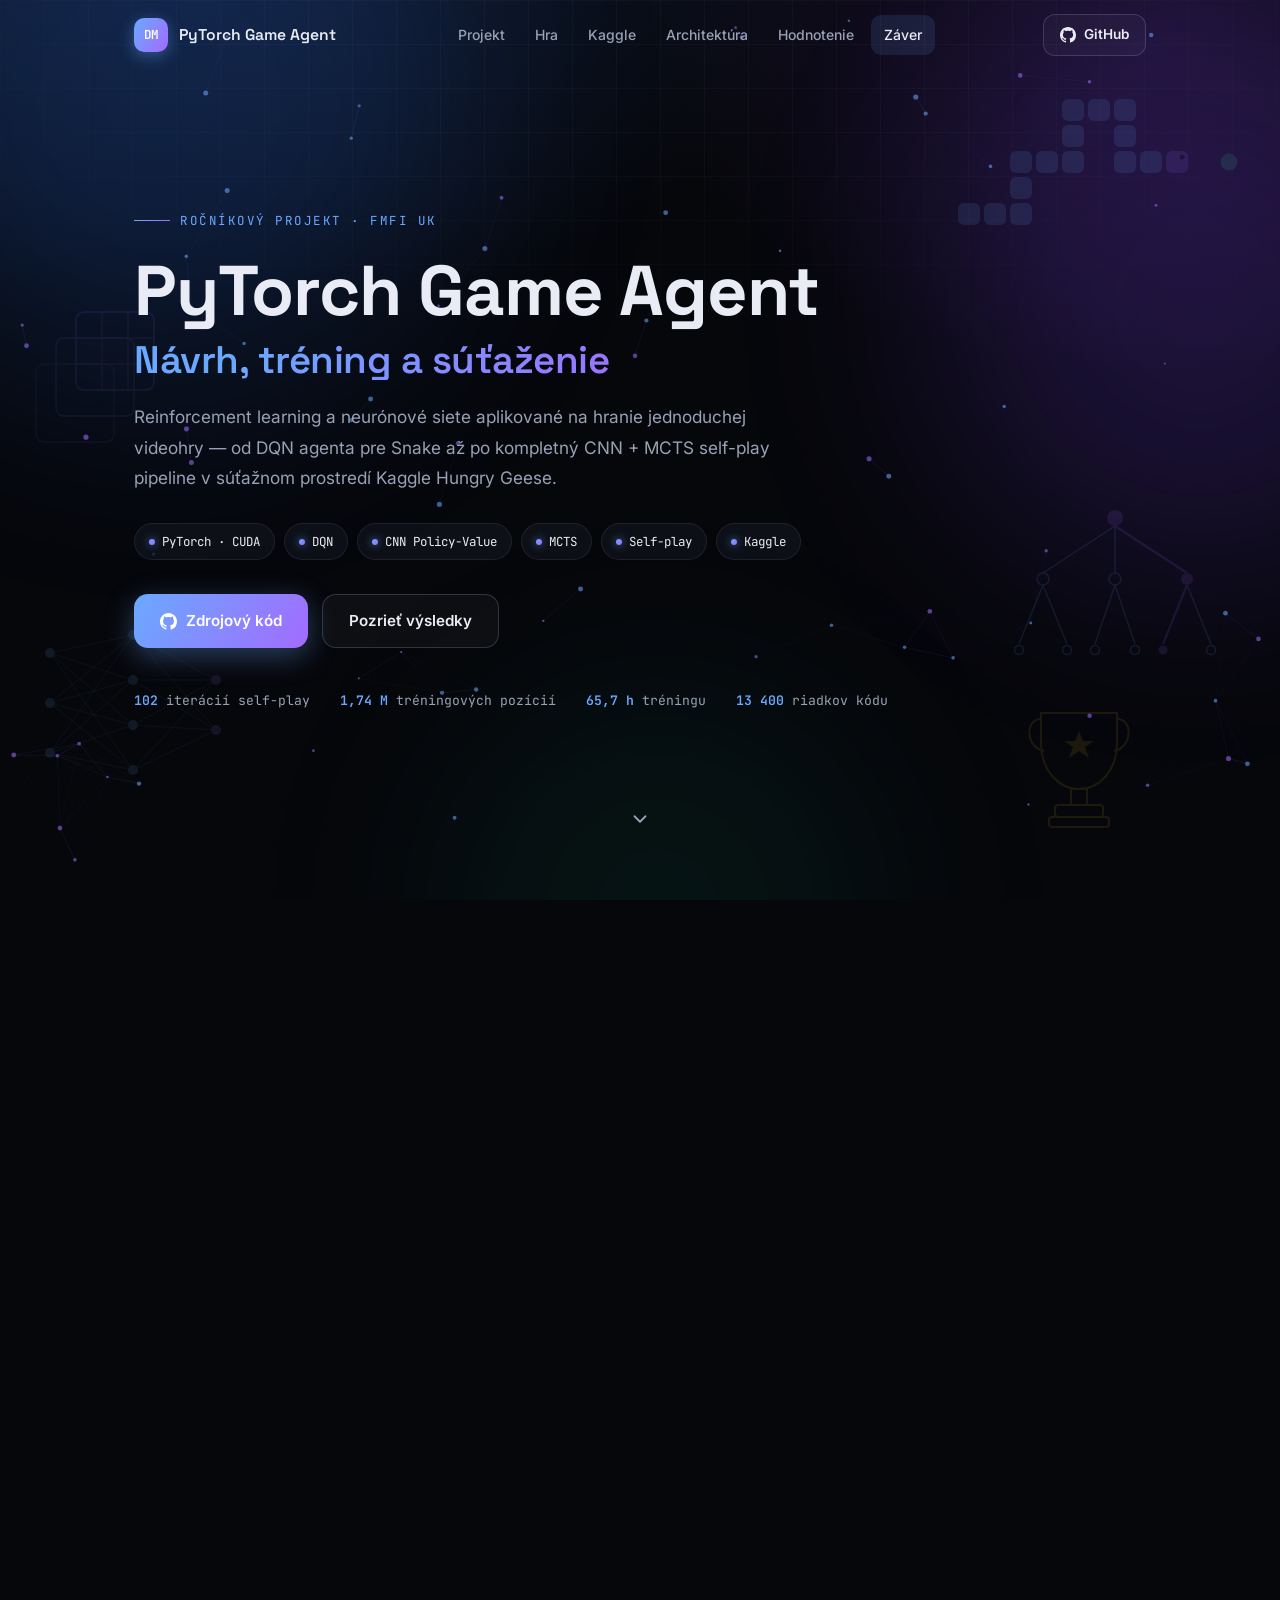
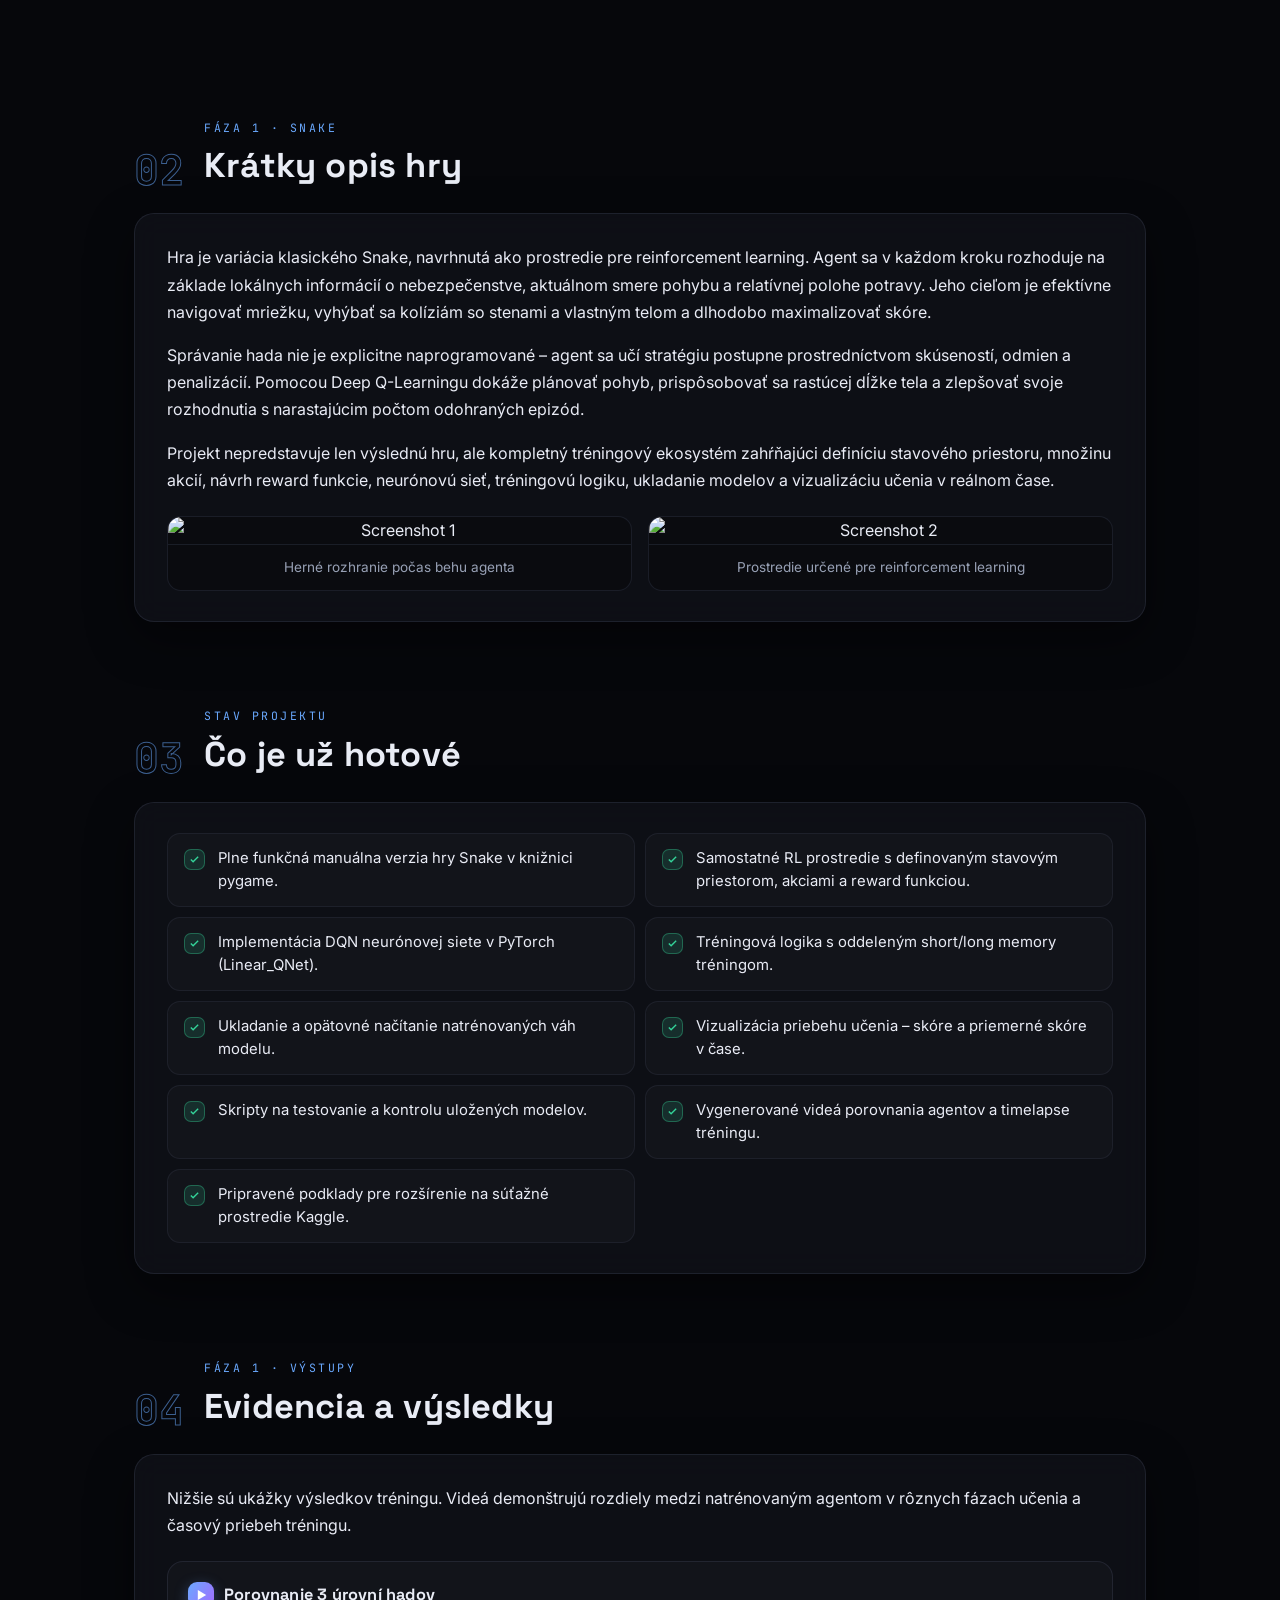
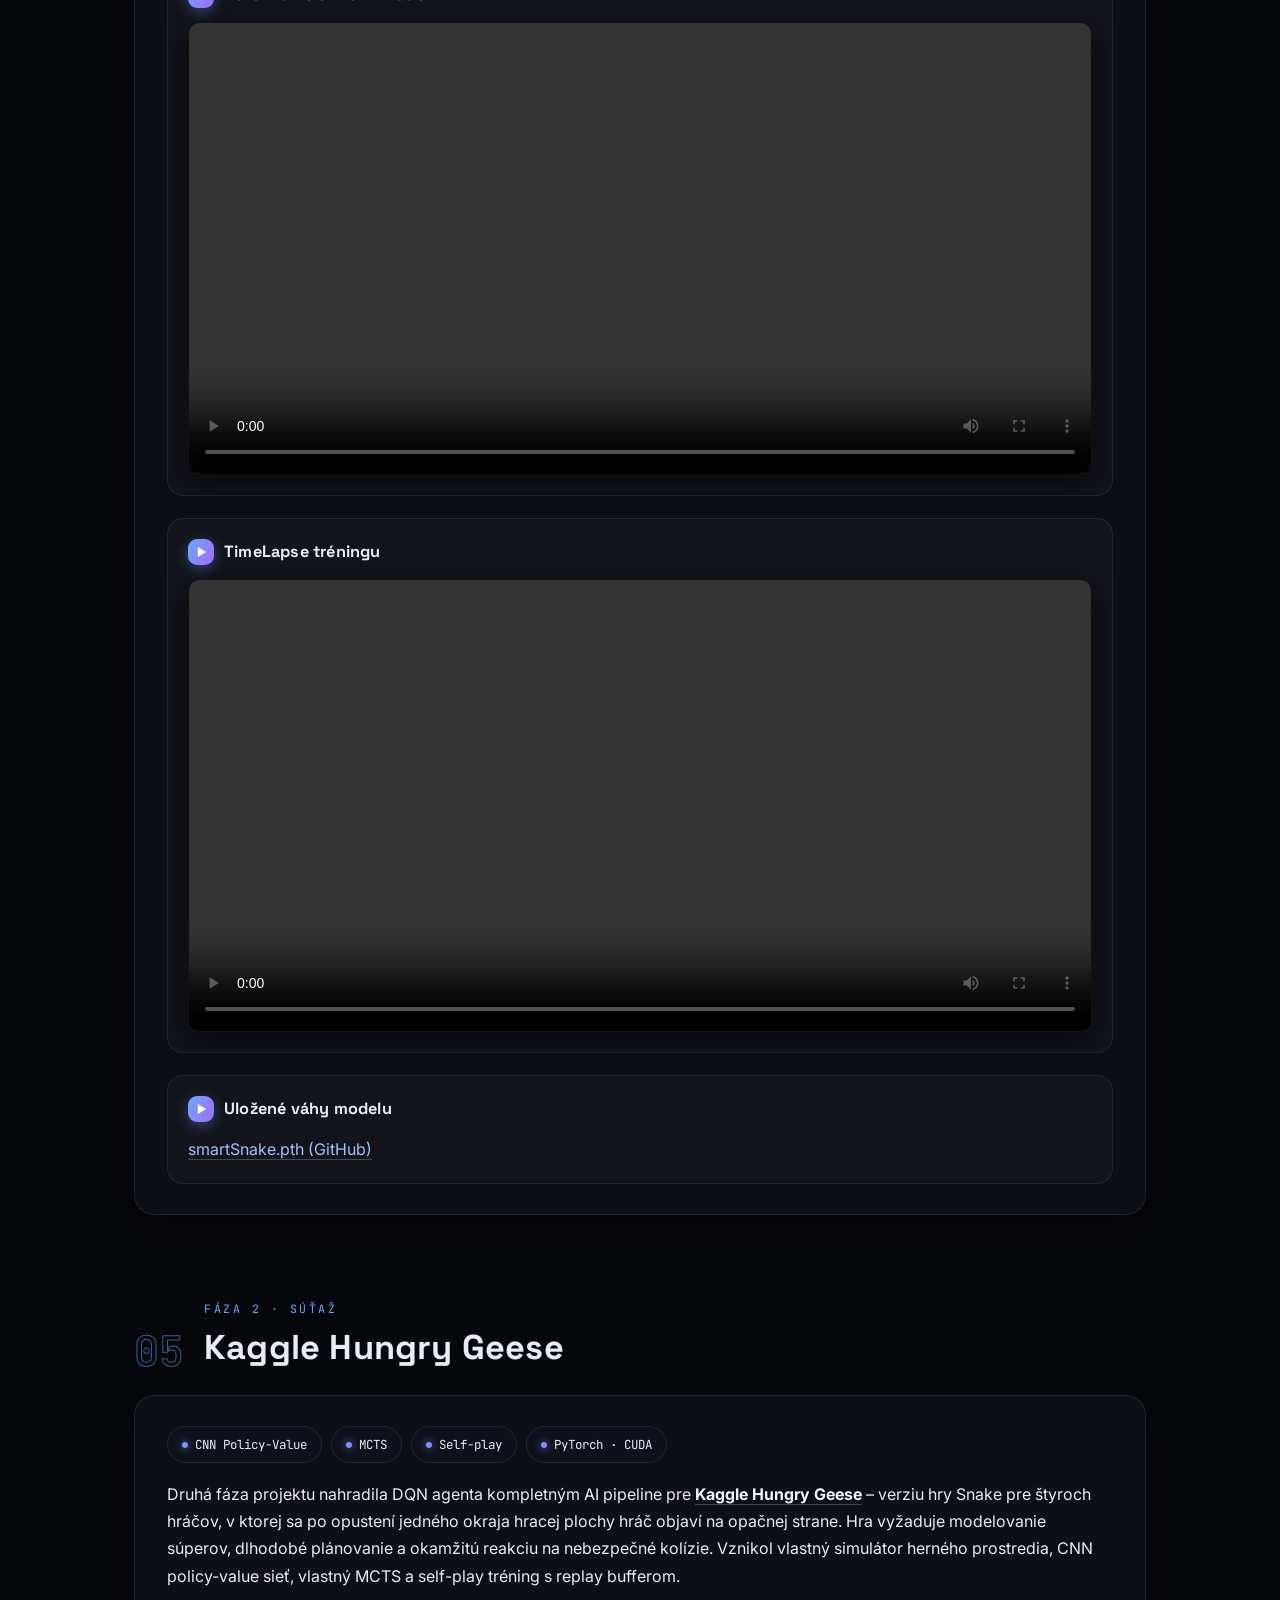
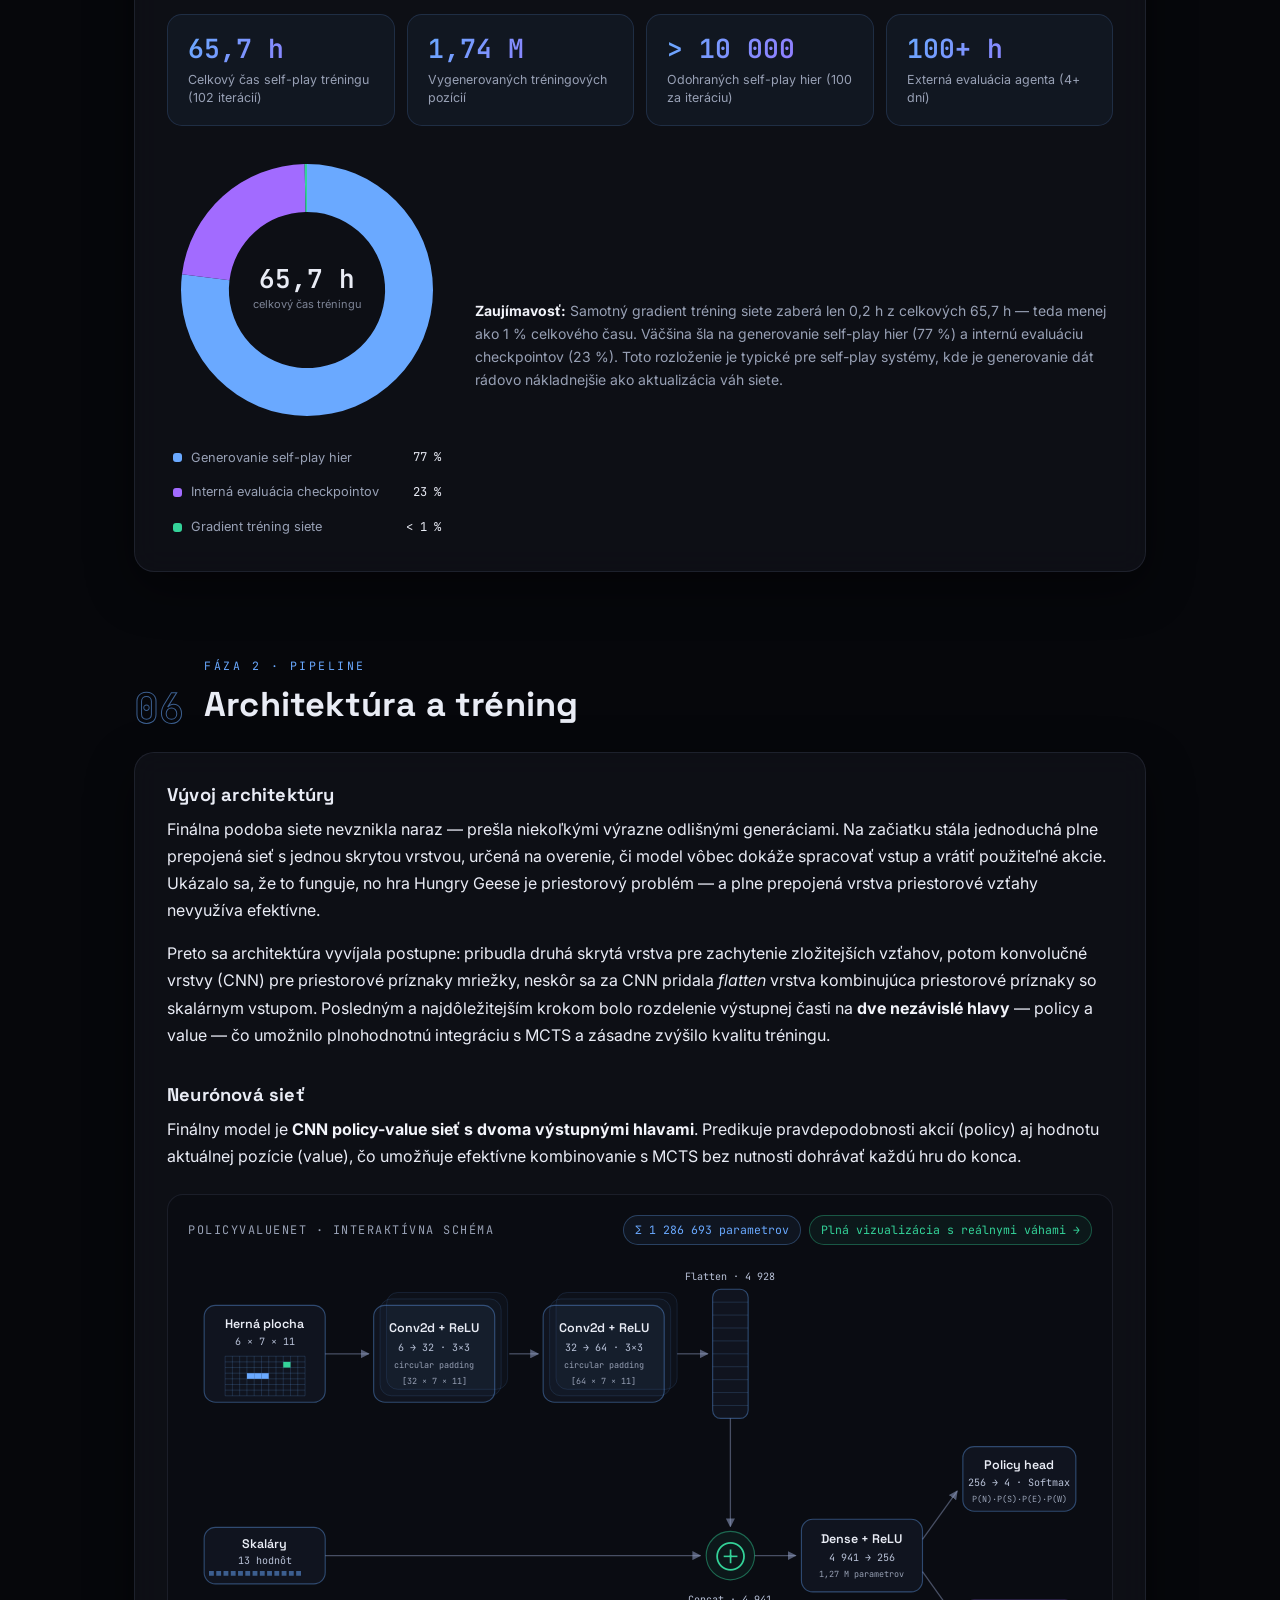
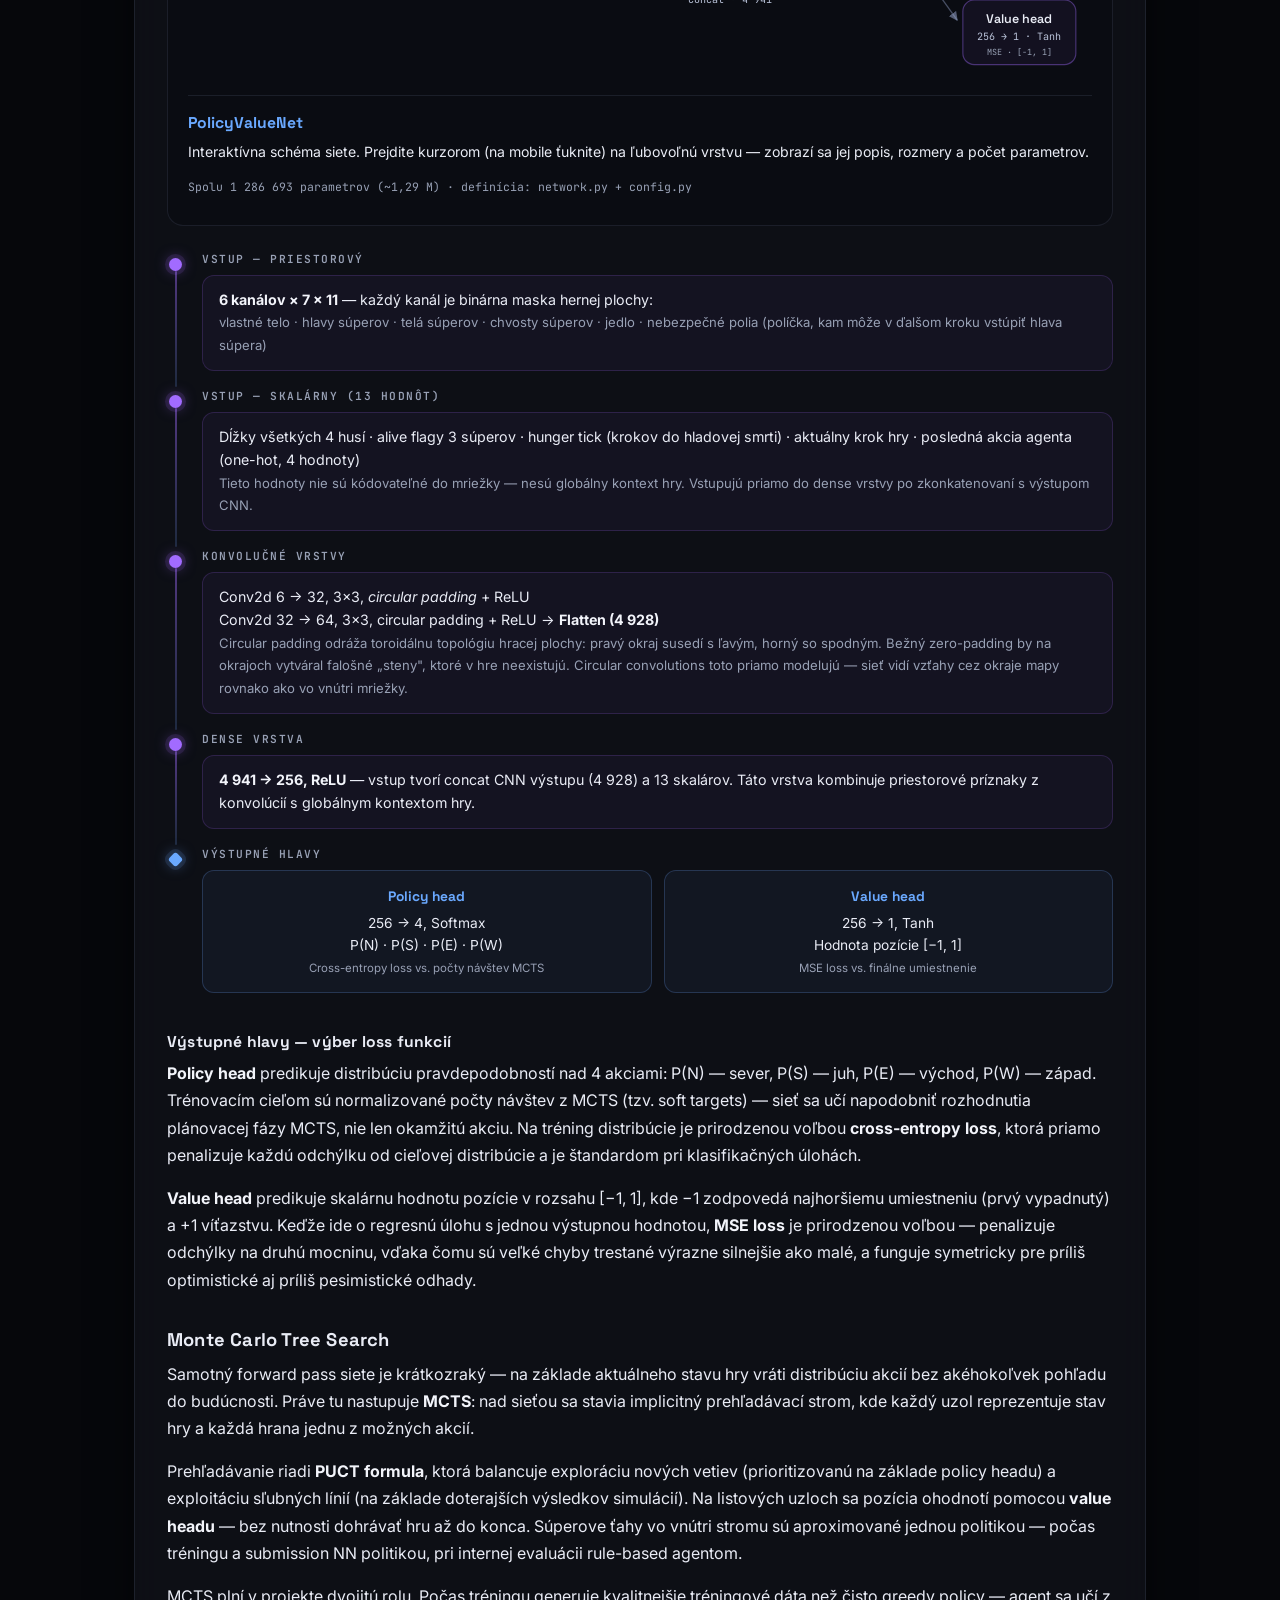
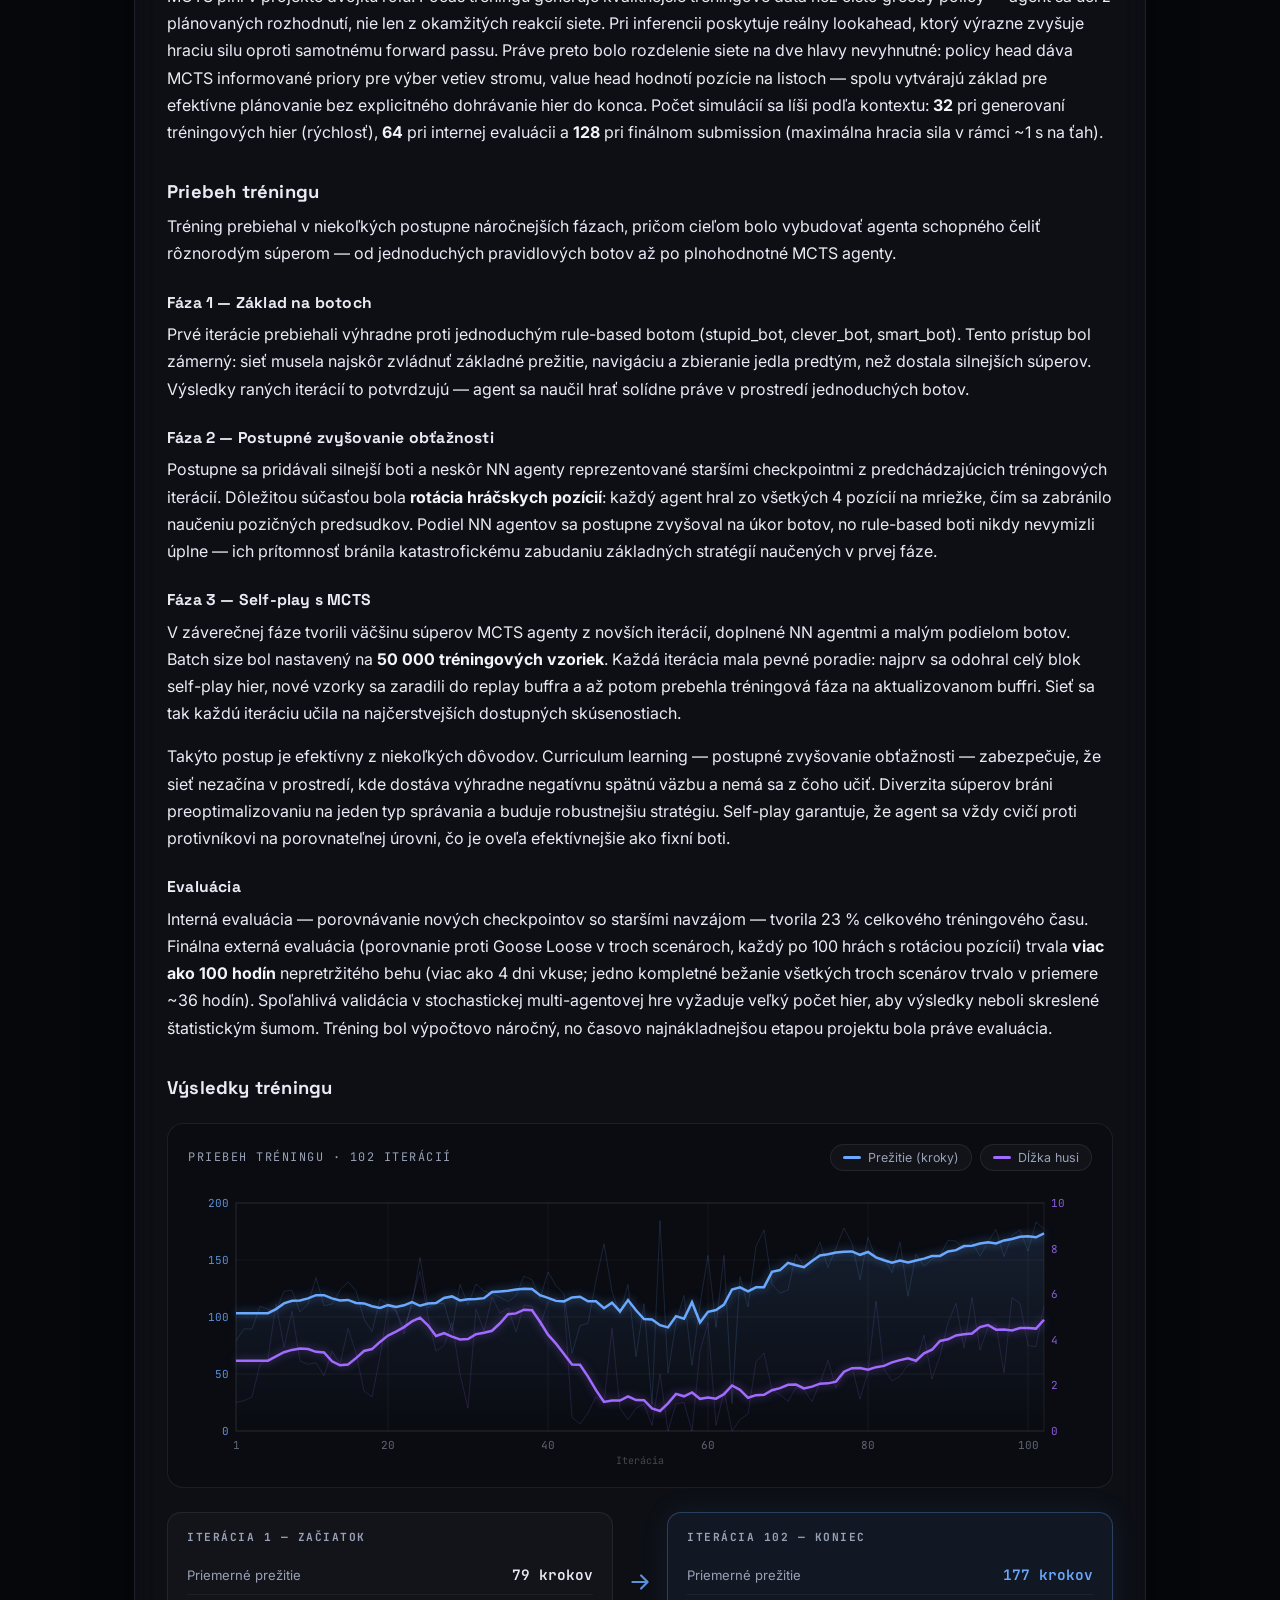
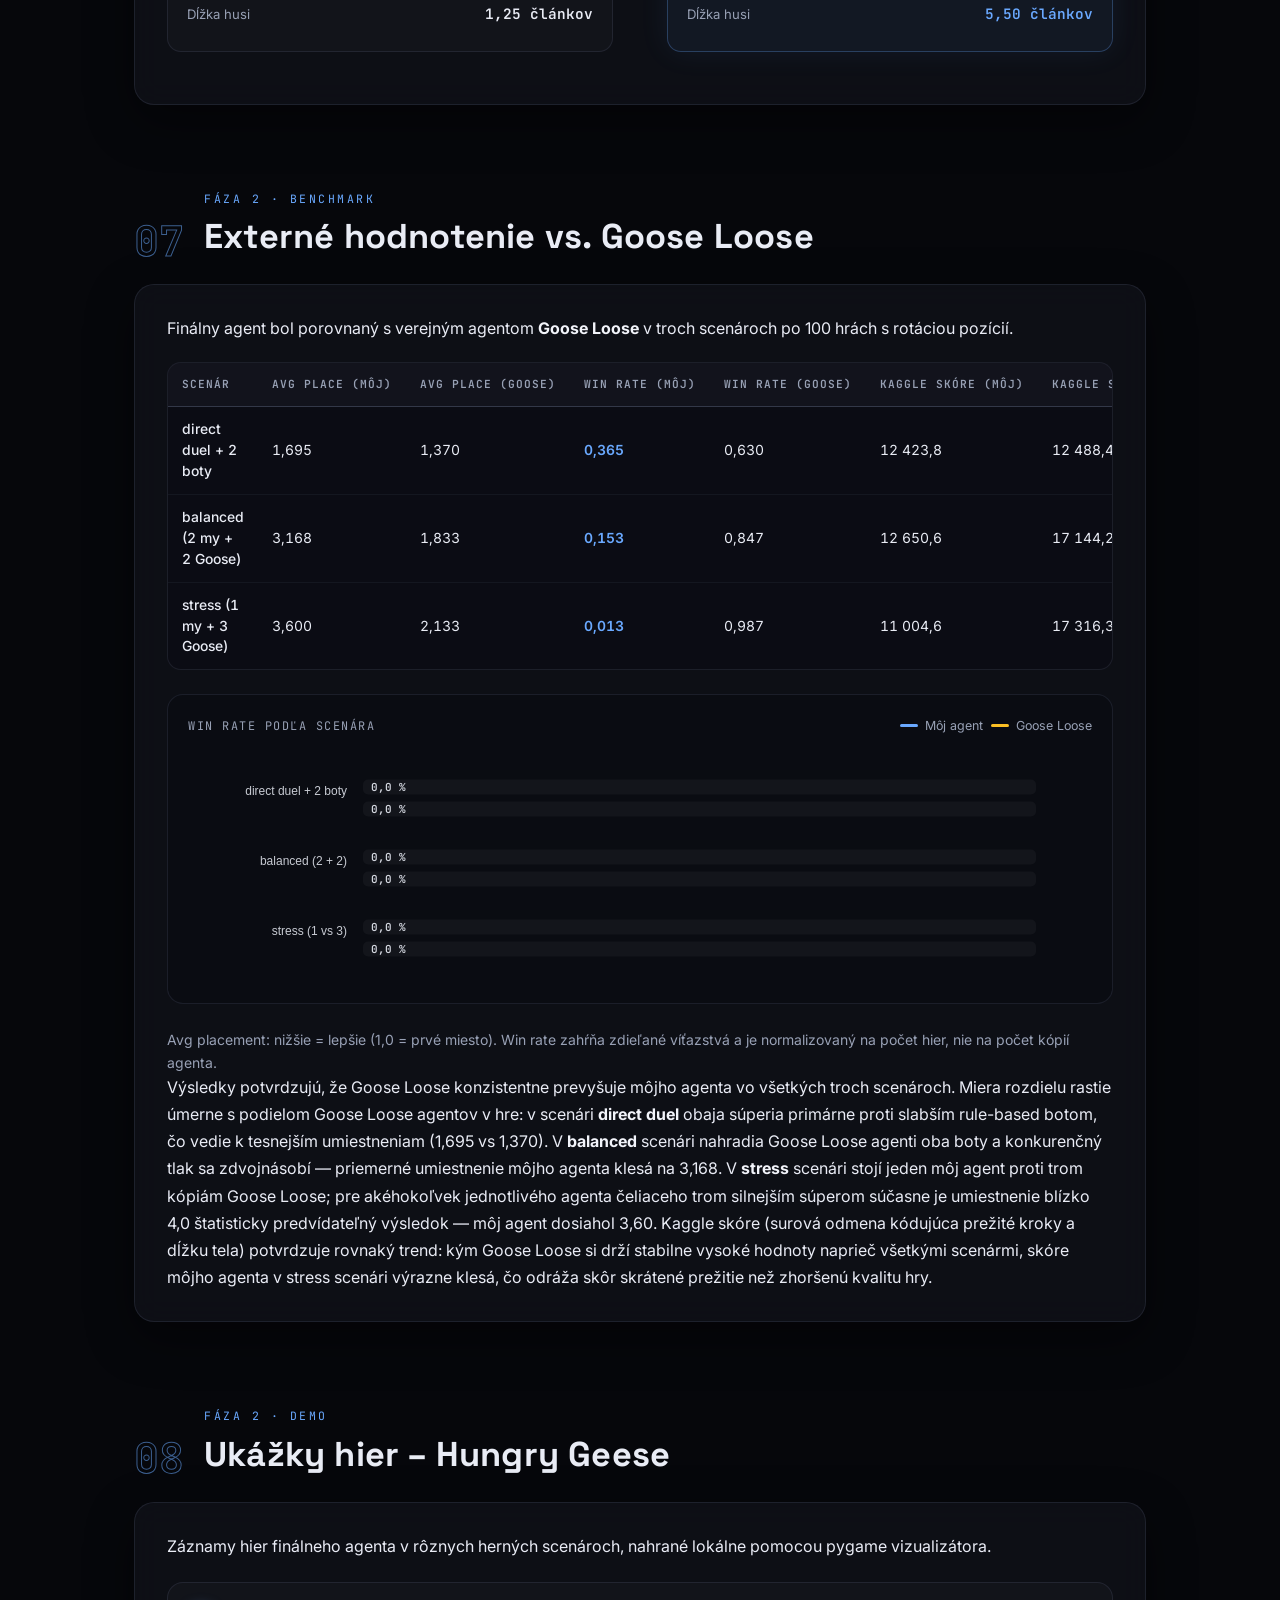
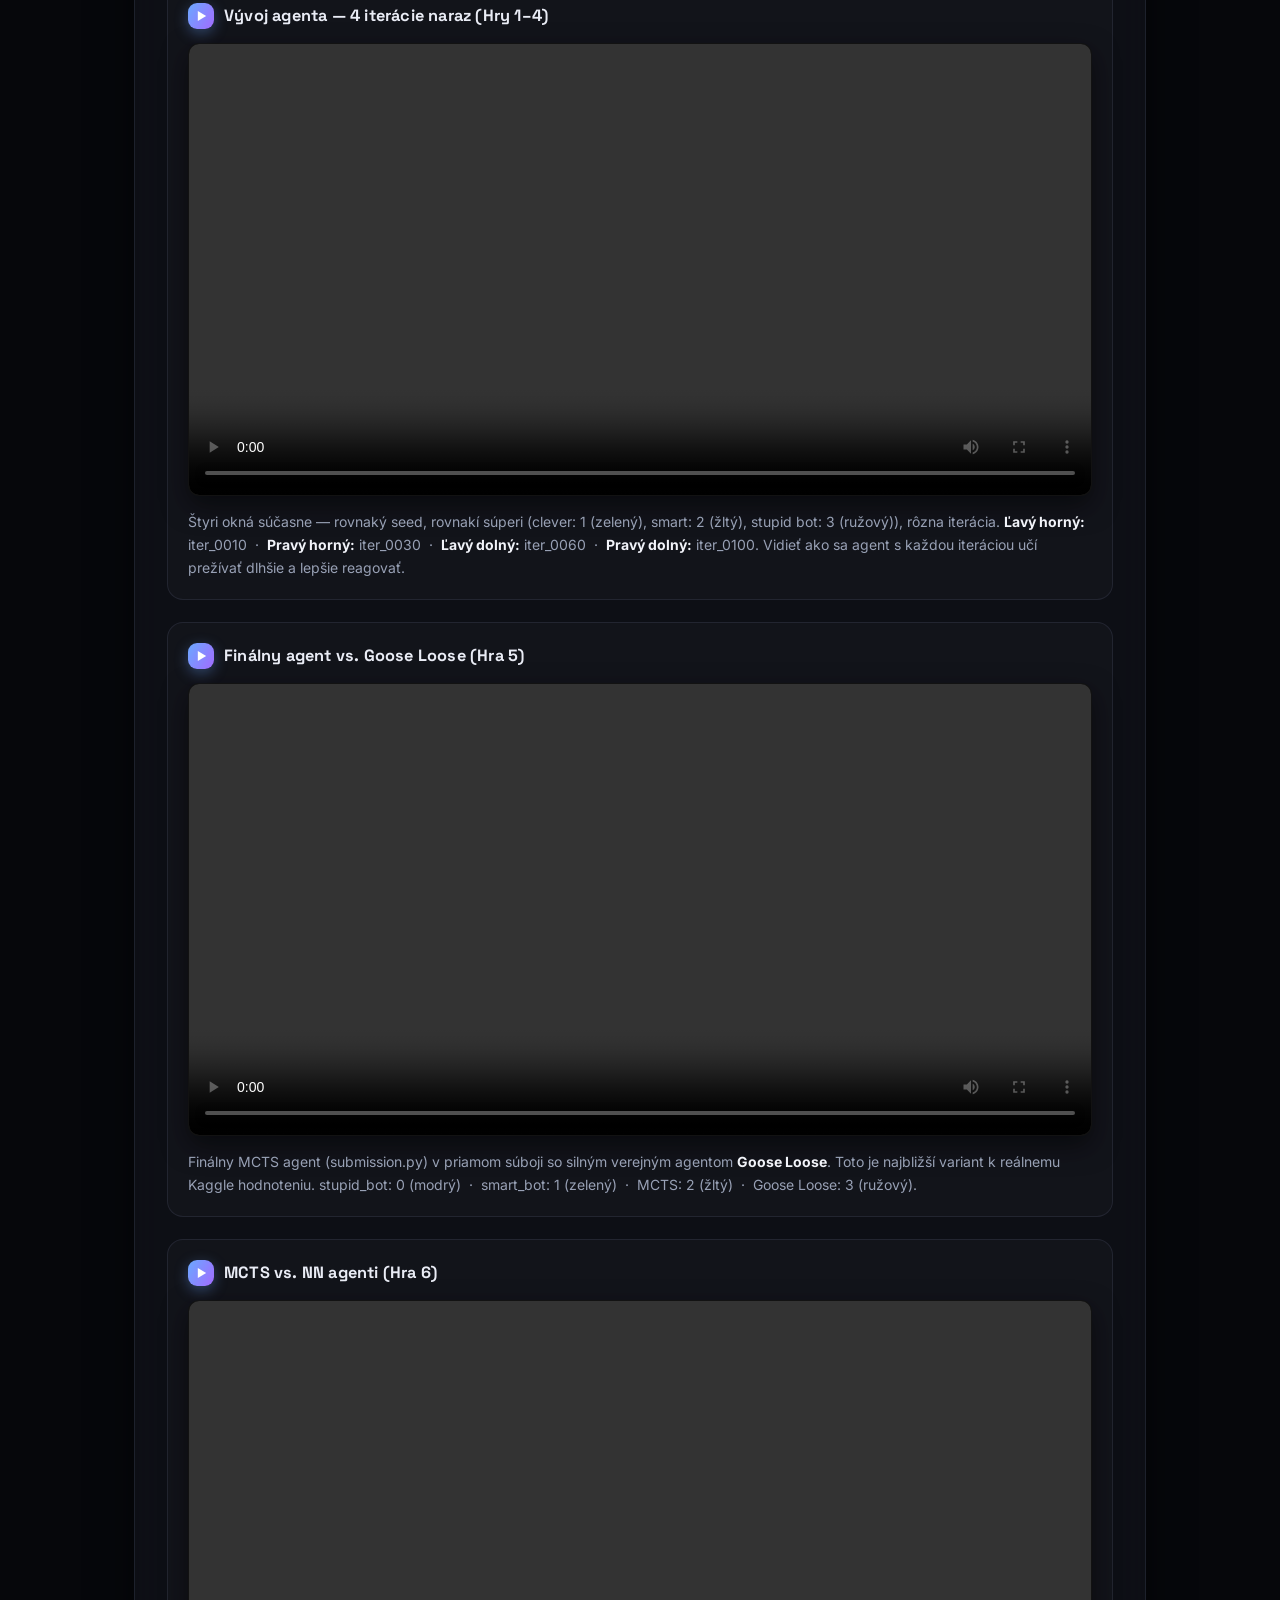
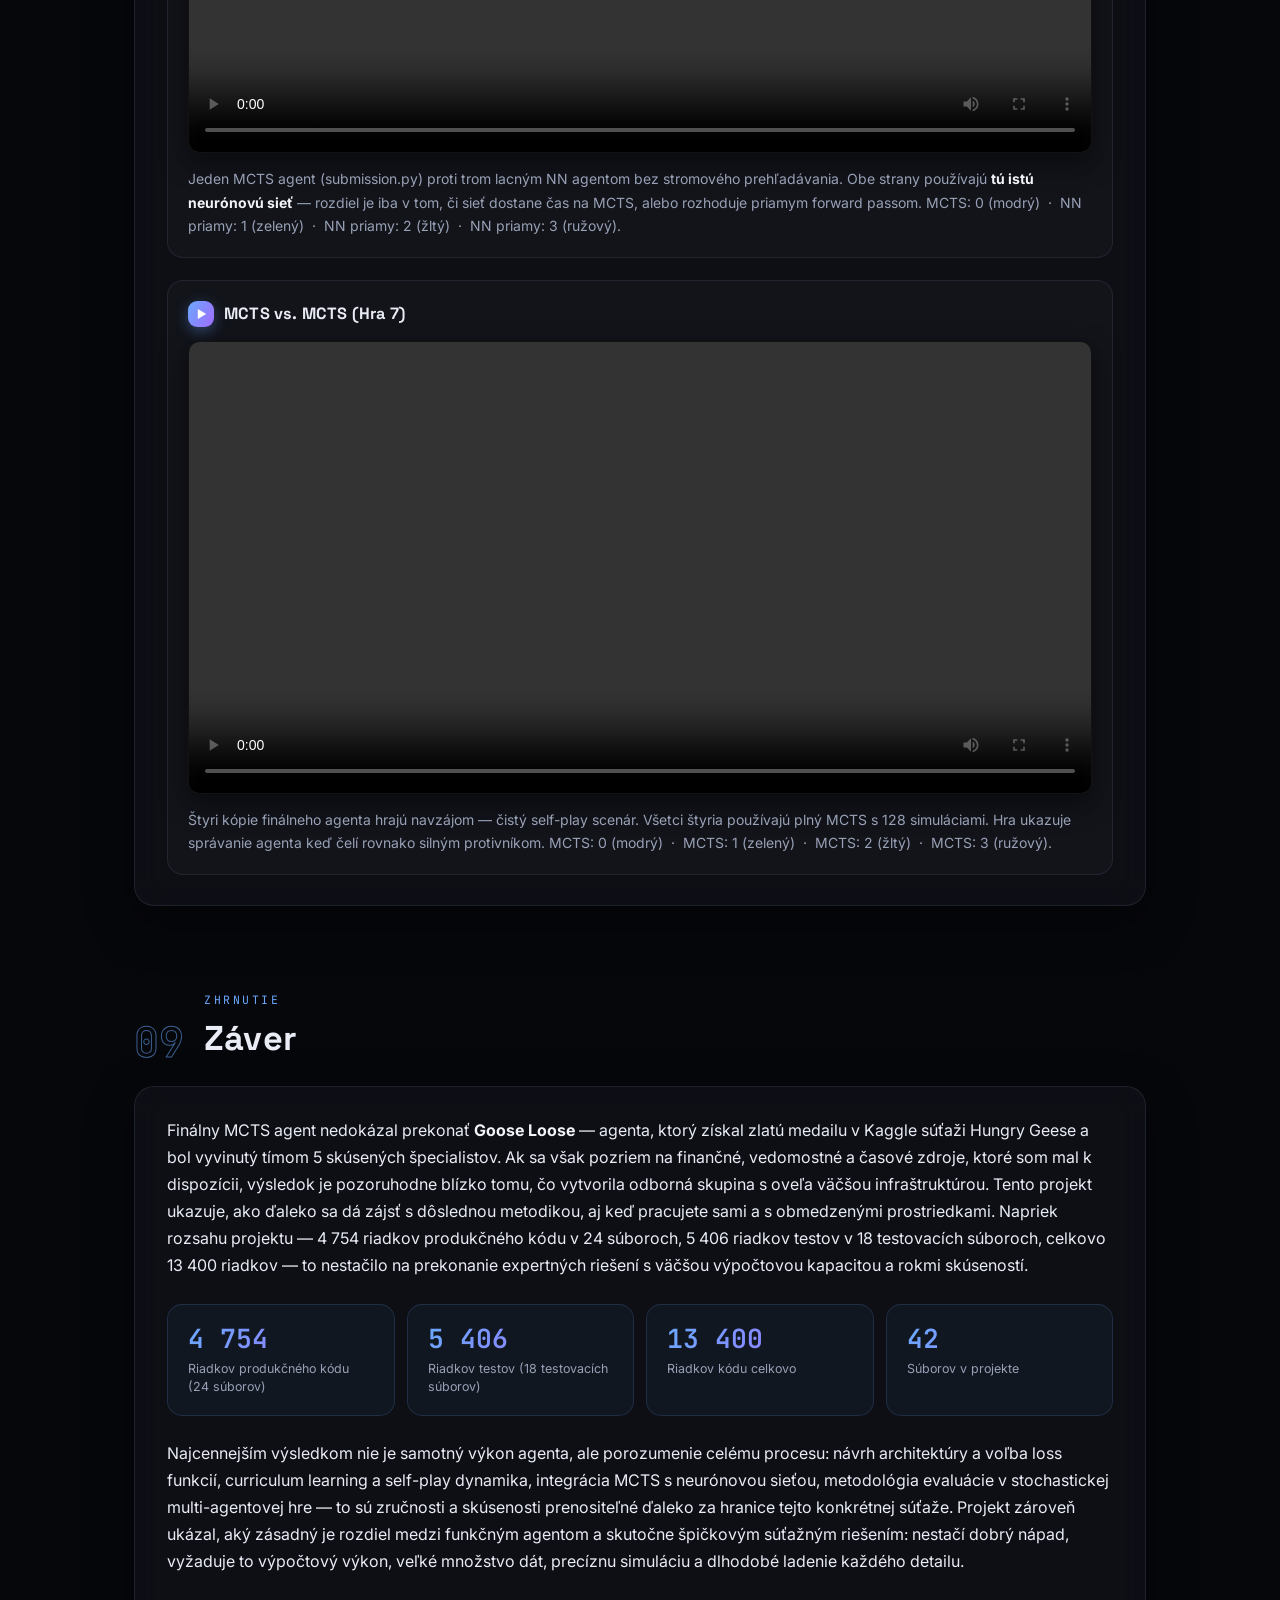
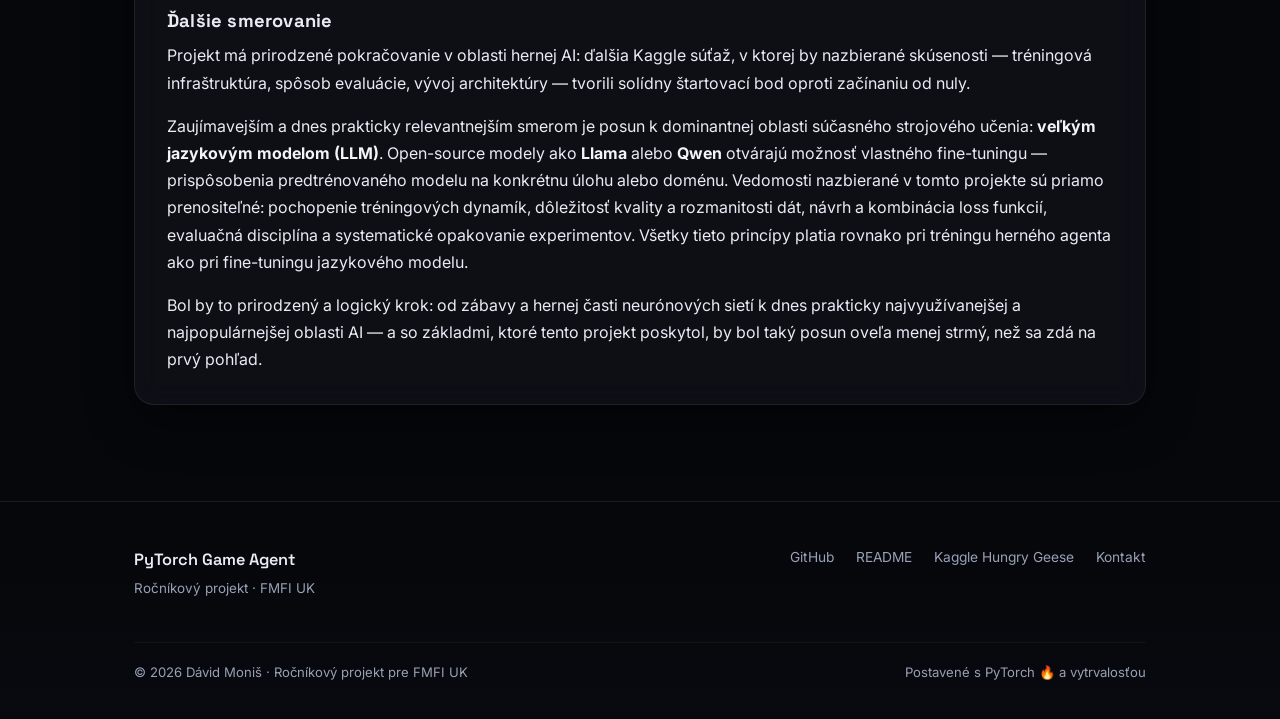
==== commit 05940a18: "UpdateWeb" ====
--- a/index.html
+++ b/index.html
@@ -21,6 +21,86 @@
     <div class="orb orb-2"></div>
     <div class="orb orb-3"></div>
     <div class="bg-grid"></div>
+
+    <!-- Tematické grafiky: Snake -->
+    <div class="bg-deco deco-snake" data-speed="0.03">
+      <svg width="290" height="130" viewBox="0 0 290 130" fill="none" xmlns="http://www.w3.org/2000/svg">
+        <rect x="0" y="104" width="22" height="22" rx="6" fill="#6aa9ff"/>
+        <rect x="26" y="104" width="22" height="22" rx="6" fill="#6aa9ff"/>
+        <rect x="52" y="104" width="22" height="22" rx="6" fill="#6aa9ff"/>
+        <rect x="52" y="78" width="22" height="22" rx="6" fill="#6aa9ff"/>
+        <rect x="52" y="52" width="22" height="22" rx="6" fill="#6aa9ff"/>
+        <rect x="78" y="52" width="22" height="22" rx="6" fill="#6aa9ff"/>
+        <rect x="104" y="52" width="22" height="22" rx="6" fill="#6aa9ff"/>
+        <rect x="104" y="26" width="22" height="22" rx="6" fill="#6aa9ff"/>
+        <rect x="104" y="0" width="22" height="22" rx="6" fill="#6aa9ff"/>
+        <rect x="130" y="0" width="22" height="22" rx="6" fill="#6aa9ff"/>
+        <rect x="156" y="0" width="22" height="22" rx="6" fill="#6aa9ff"/>
+        <rect x="156" y="26" width="22" height="22" rx="6" fill="#6aa9ff"/>
+        <rect x="156" y="52" width="22" height="22" rx="6" fill="#6aa9ff"/>
+        <rect x="182" y="52" width="22" height="22" rx="6" fill="#6aa9ff"/>
+        <rect x="208" y="52" width="22" height="22" rx="6" fill="#a26bff"/>
+        <circle cx="224" cy="58" r="2.5" fill="#06070b"/>
+        <circle cx="271" cy="63" r="8.5" fill="#34d399"/>
+      </svg>
+    </div>
+
+    <!-- Tematické grafiky: CNN feature mapy -->
+    <div class="bg-deco deco-cnn" data-speed="0.05">
+      <svg width="130" height="145" viewBox="0 0 130 145" fill="none" xmlns="http://www.w3.org/2000/svg">
+        <rect x="4" y="58" width="78" height="78" rx="8" stroke="#6aa9ff" stroke-opacity="0.5" stroke-width="1.4" fill="rgba(106,169,255,0.04)"/>
+        <rect x="24" y="32" width="78" height="78" rx="8" stroke="#6aa9ff" stroke-opacity="0.7" stroke-width="1.4" fill="rgba(106,169,255,0.04)"/>
+        <rect x="44" y="6" width="78" height="78" rx="8" stroke="#a26bff" stroke-width="1.4" fill="rgba(162,107,255,0.05)"/>
+        <path stroke="#a26bff" stroke-width="1" d="M70 6V84M96 6V84M44 32H122M44 58H122"/>
+      </svg>
+    </div>
+
+    <!-- Tematické grafiky: MCTS strom -->
+    <div class="bg-deco deco-tree" data-speed="0.04">
+      <svg width="240" height="170" viewBox="0 0 240 170" fill="none" xmlns="http://www.w3.org/2000/svg">
+        <path stroke="#6aa9ff" stroke-width="1.4" d="M120 22L48 69M120 22L120 69M48 81L24 140M48 81L72 140M120 81L100 140M120 81L140 140M192 81L216 140"/>
+        <path stroke="#a26bff" stroke-width="2.2" d="M120 22L192 69M192 81L168 140"/>
+        <circle cx="120" cy="14" r="8" fill="#a26bff"/>
+        <circle cx="48" cy="75" r="6" stroke="#6aa9ff" stroke-width="1.5"/>
+        <circle cx="120" cy="75" r="6" stroke="#6aa9ff" stroke-width="1.5"/>
+        <circle cx="192" cy="75" r="6" fill="#a26bff"/>
+        <circle cx="24" cy="146" r="4.5" stroke="#6aa9ff" stroke-width="1.5"/>
+        <circle cx="72" cy="146" r="4.5" stroke="#6aa9ff" stroke-width="1.5"/>
+        <circle cx="100" cy="146" r="4.5" stroke="#6aa9ff" stroke-width="1.5"/>
+        <circle cx="140" cy="146" r="4.5" stroke="#6aa9ff" stroke-width="1.5"/>
+        <circle cx="168" cy="146" r="4.5" fill="#a26bff"/>
+        <circle cx="216" cy="146" r="4.5" stroke="#6aa9ff" stroke-width="1.5"/>
+      </svg>
+    </div>
+
+    <!-- Tematické grafiky: neurónová sieť -->
+    <div class="bg-deco deco-nn" data-speed="0.06">
+      <svg width="190" height="160" viewBox="0 0 190 160" fill="none" xmlns="http://www.w3.org/2000/svg">
+        <path stroke="#6aa9ff" stroke-opacity="0.55" stroke-width="0.9" d="M12 30L95 12M12 30L95 57M12 30L95 102M12 30L95 147M12 80L95 12M12 80L95 57M12 80L95 102M12 80L95 147M12 130L95 12M12 130L95 57M12 130L95 102M12 130L95 147M95 12L178 57M95 12L178 107M95 57L178 57M95 57L178 107M95 102L178 57M95 102L178 107M95 147L178 57M95 147L178 107"/>
+        <circle cx="12" cy="30" r="5" fill="#6aa9ff"/>
+        <circle cx="12" cy="80" r="5" fill="#6aa9ff"/>
+        <circle cx="12" cy="130" r="5" fill="#6aa9ff"/>
+        <circle cx="95" cy="12" r="5" fill="#6aa9ff"/>
+        <circle cx="95" cy="57" r="5" fill="#6aa9ff"/>
+        <circle cx="95" cy="102" r="5" fill="#6aa9ff"/>
+        <circle cx="95" cy="147" r="5" fill="#6aa9ff"/>
+        <circle cx="178" cy="57" r="5" fill="#a26bff"/>
+        <circle cx="178" cy="107" r="5" fill="#a26bff"/>
+      </svg>
+    </div>
+
+    <!-- Tematické grafiky: Kaggle trofej -->
+    <div class="bg-deco deco-trophy" data-speed="0.025">
+      <svg width="120" height="132" viewBox="0 0 120 132" fill="none" xmlns="http://www.w3.org/2000/svg">
+        <path d="M22 8H98V38C98 66 80 84 60 84C40 84 22 66 22 38Z" stroke="#fbbf24" stroke-width="2"/>
+        <path d="M22 14C6 14 6 42 25 46" stroke="#fbbf24" stroke-width="2"/>
+        <path d="M98 14C114 14 114 42 95 46" stroke="#fbbf24" stroke-width="2"/>
+        <rect x="52" y="84" width="16" height="16" stroke="#fbbf24" stroke-width="2"/>
+        <rect x="36" y="100" width="48" height="12" rx="3" stroke="#fbbf24" stroke-width="2"/>
+        <rect x="30" y="112" width="60" height="10" rx="3" stroke="#fbbf24" stroke-width="2"/>
+        <polygon points="60,26 64,36 75,36 66,42 70,53 60,46 50,53 54,42 45,36 56,36" fill="#fbbf24"/>
+      </svg>
+    </div>
   </div>
 
   <!-- Scroll progress -->
@@ -355,6 +435,120 @@
           čo umožňuje efektívne kombinovanie s MCTS bez nutnosti dohrávať každú hru do konca.
         </p>
 
+        <div class="chart-panel arch-diagram">
+          <div class="chart-head">
+            <span class="chart-title">PolicyValueNet · interaktívna schéma</span>
+            <div style="display:flex; align-items:center; gap:8px; flex-wrap:wrap;">
+              <span class="arch-params-chip">Σ 1 286 693 parametrov</span>
+              <a class="arch-params-chip" href="visualizationOfNetwork.html" style="border-color:rgba(52,211,153,0.35); color:var(--accent-3); background:rgba(52,211,153,0.06);">Plná vizualizácia s reálnymi váhami →</a>
+            </div>
+          </div>
+          <div class="arch-svg-wrap">
+            <svg class="arch-svg" id="archSvg" viewBox="0 0 1120 520" xmlns="http://www.w3.org/2000/svg" role="img" aria-label="Schéma neurónovej siete PolicyValueNet">
+              <defs>
+                <marker id="arr" viewBox="0 0 10 10" refX="9" refY="5" markerWidth="7" markerHeight="7" orient="auto-start-reverse">
+                  <path d="M0 0L10 5L0 10z" fill="rgba(148,163,200,0.55)"/>
+                </marker>
+              </defs>
+
+              <!-- Hrany -->
+              <path class="edge" d="M170 115H224" marker-end="url(#arr)"/>
+              <path class="edge" d="M398 115H434" marker-end="url(#arr)"/>
+              <path class="edge" d="M606 115H644" marker-end="url(#arr)"/>
+              <path class="edge" d="M672 195V329" marker-end="url(#arr)"/>
+              <path class="edge" d="M170 365H635" marker-end="url(#arr)"/>
+              <path class="edge" d="M702 365H753" marker-end="url(#arr)"/>
+              <path class="edge" d="M910 345L953 285" marker-end="url(#arr)"/>
+              <path class="edge" d="M910 385L953 445" marker-end="url(#arr)"/>
+
+              <!-- Vstup: herná plocha -->
+              <g class="an" data-key="board" tabindex="0">
+                <rect class="an-box" x="20" y="55" width="150" height="120" rx="14"/>
+                <text class="an-title" x="95" y="83" text-anchor="middle">Herná plocha</text>
+                <text class="an-sub" x="95" y="104" text-anchor="middle">6 × 7 × 11</text>
+                <path class="an-grid" d="M46 118V167M55 118V167M64 118V167M73 118V167M82 118V167M91 118V167M100 118V167M109 118V167M118 118V167M127 118V167M136 118V167M145 118V167M46 118H145M46 125H145M46 132H145M46 139H145M46 146H145M46 153H145M46 160H145M46 167H145"/>
+                <rect class="an-cell-s" x="73" y="139" width="9" height="7"/>
+                <rect class="an-cell-s" x="82" y="139" width="9" height="7"/>
+                <rect class="an-cell-s" x="91" y="139" width="9" height="7"/>
+                <rect class="an-cell-f" x="118" y="125" width="9" height="7"/>
+              </g>
+
+              <!-- Conv1 -->
+              <g class="an" data-key="conv1" tabindex="0">
+                <rect class="an-ghost" x="246" y="39" width="150" height="120" rx="14"/>
+                <rect class="an-ghost" x="238" y="47" width="150" height="120" rx="14"/>
+                <rect class="an-box" x="230" y="55" width="150" height="120" rx="14"/>
+                <text class="an-title" x="305" y="88" text-anchor="middle">Conv2d + ReLU</text>
+                <text class="an-sub" x="305" y="112" text-anchor="middle">6 → 32 · 3×3</text>
+                <text class="an-micro" x="305" y="133" text-anchor="middle">circular padding</text>
+                <text class="an-micro" x="305" y="152" text-anchor="middle">[32 × 7 × 11]</text>
+              </g>
+
+              <!-- Conv2 -->
+              <g class="an" data-key="conv2" tabindex="0">
+                <rect class="an-ghost" x="456" y="39" width="150" height="120" rx="14"/>
+                <rect class="an-ghost" x="448" y="47" width="150" height="120" rx="14"/>
+                <rect class="an-box" x="440" y="55" width="150" height="120" rx="14"/>
+                <text class="an-title" x="515" y="88" text-anchor="middle">Conv2d + ReLU</text>
+                <text class="an-sub" x="515" y="112" text-anchor="middle">32 → 64 · 3×3</text>
+                <text class="an-micro" x="515" y="133" text-anchor="middle">circular padding</text>
+                <text class="an-micro" x="515" y="152" text-anchor="middle">[64 × 7 × 11]</text>
+              </g>
+
+              <!-- Flatten -->
+              <g class="an" data-key="flatten" tabindex="0">
+                <text class="an-sub" x="672" y="24" text-anchor="middle">Flatten · 4 928</text>
+                <rect class="an-box" x="650" y="35" width="44" height="160" rx="10"/>
+                <path class="an-grid" d="M650 51H694M650 67H694M650 83H694M650 99H694M650 115H694M650 131H694M650 147H694M650 163H694M650 179H694"/>
+              </g>
+
+              <!-- Vstup: skaláry -->
+              <g class="an" data-key="scalars" tabindex="0">
+                <rect class="an-box" x="20" y="330" width="150" height="70" rx="14"/>
+                <text class="an-title" x="95" y="356" text-anchor="middle">Skaláry</text>
+                <text class="an-sub" x="95" y="376" text-anchor="middle">13 hodnôt</text>
+                <path class="an-ticks" d="M26 384h6v6h-6zM35 384h6v6h-6zM44 384h6v6h-6zM53 384h6v6h-6zM62 384h6v6h-6zM71 384h6v6h-6zM80 384h6v6h-6zM89 384h6v6h-6zM98 384h6v6h-6zM107 384h6v6h-6zM116 384h6v6h-6zM125 384h6v6h-6zM134 384h6v6h-6z"/>
+              </g>
+
+              <!-- Concat -->
+              <g class="an an-concat" data-key="concat" tabindex="0">
+                <circle class="an-box" cx="672" cy="365" r="30"/>
+                <text class="an-plus" x="672" y="375" text-anchor="middle">⊕</text>
+                <text class="an-sub" x="672" y="424" text-anchor="middle">Concat · 4 941</text>
+              </g>
+
+              <!-- Dense -->
+              <g class="an" data-key="fc" tabindex="0">
+                <rect class="an-box" x="760" y="320" width="150" height="90" rx="14"/>
+                <text class="an-title" x="835" y="350" text-anchor="middle">Dense + ReLU</text>
+                <text class="an-sub" x="835" y="372" text-anchor="middle">4 941 → 256</text>
+                <text class="an-micro" x="835" y="392" text-anchor="middle">1,27 M parametrov</text>
+              </g>
+
+              <!-- Policy head -->
+              <g class="an" data-key="policy" tabindex="0">
+                <rect class="an-box" x="960" y="230" width="140" height="80" rx="14"/>
+                <text class="an-title" x="1030" y="258" text-anchor="middle">Policy head</text>
+                <text class="an-sub" x="1030" y="279" text-anchor="middle">256 → 4 · Softmax</text>
+                <text class="an-micro" x="1030" y="298" text-anchor="middle">P(N)·P(S)·P(E)·P(W)</text>
+              </g>
+
+              <!-- Value head -->
+              <g class="an an-alt" data-key="value" tabindex="0">
+                <rect class="an-box" x="960" y="420" width="140" height="80" rx="14"/>
+                <text class="an-title" x="1030" y="448" text-anchor="middle">Value head</text>
+                <text class="an-sub" x="1030" y="469" text-anchor="middle">256 → 1 · Tanh</text>
+                <text class="an-micro" x="1030" y="488" text-anchor="middle">MSE · [−1, 1]</text>
+              </g>
+            </svg>
+          </div>
+          <div class="arch-info">
+            <strong id="archInfoTitle">PolicyValueNet</strong>
+            <p id="archInfoText">Interaktívna schéma siete. Prejdite kurzorom (na mobile ťuknite) na ľubovoľnú vrstvu — zobrazí sa jej popis, rozmery a počet parametrov.</p>
+            <span class="arch-info-meta" id="archInfoMeta">Spolu 1 286 693 parametrov (~1,29 M) · definícia: network.py + config.py</span>
+          </div>
+        </div>
+
         <div class="arch-timeline">
           <div class="arch-tl-item">
             <div class="arch-tl-aside">
@@ -847,12 +1041,16 @@
     const progressBar = document.getElementById('progressBar');
     const nav = document.getElementById('mainNav');
     const toTop = document.getElementById('toTop');
+    const decos = prefersReduced ? [] : Array.from(document.querySelectorAll('.bg-deco'));
 
     function onScroll() {
       const max = document.documentElement.scrollHeight - innerHeight;
       progressBar.style.width = (max > 0 ? (scrollY / max) * 100 : 0) + '%';
       nav.classList.toggle('scrolled', scrollY > 30);
       toTop.classList.toggle('show', scrollY > 700);
+      decos.forEach(d => {
+        d.style.transform = 'translateY(' + (-scrollY * parseFloat(d.dataset.speed || 0)) + 'px)';
+      });
     }
     addEventListener('scroll', onScroll, { passive: true });
     onScroll();
@@ -928,6 +1126,96 @@
       });
     });
 
+    /* ── Interaktívna schéma architektúry ─────────────────────────── */
+    (function archDiagram() {
+      const svg = document.getElementById('archSvg');
+      if (!svg) return;
+      const elTitle = document.getElementById('archInfoTitle');
+      const elText  = document.getElementById('archInfoText');
+      const elMeta  = document.getElementById('archInfoMeta');
+
+      const DEFAULT = {
+        t: 'PolicyValueNet',
+        d: 'Interaktívna schéma siete. Prejdite kurzorom (na mobile ťuknite) na ľubovoľnú vrstvu — zobrazí sa jej popis, rozmery a počet parametrov.',
+        m: 'Spolu 1 286 693 parametrov (~1,29 M) · definícia: network.py + config.py'
+      };
+
+      const INFO = {
+        board: {
+          t: 'Priestorový vstup — herná plocha',
+          d: '6 kanálov × 7 × 11 políčok. Každý kanál je binárna maska hracej plochy: vlastné telo · hlavy súperov · telá súperov · chvosty súperov · jedlo · nebezpečné polia (kam môže v ďalšom kroku vstúpiť hlava súpera).',
+          m: 'Tensor [6, 7, 11] · vstup CNN trunku'
+        },
+        scalars: {
+          t: 'Skalárny vstup',
+          d: '13 hodnôt globálneho kontextu: dĺžky všetkých 4 husí, alive flagy 3 súperov, hunger tick (kroky do hladovej smrti), aktuálny krok hry a posledná akcia agenta (one-hot, 4 hodnoty). Tieto údaje sa nedajú prirodzene zakódovať do mriežky.',
+          m: 'Vektor [13] · pripája sa za Flatten cez torch.cat'
+        },
+        conv1: {
+          t: 'Konvolučná vrstva 1 (cnn1)',
+          d: 'Conv2d 6 → 32 filtrov, jadro 3×3, circular padding + ReLU. Circular padding modeluje toroidálnu topológiu mapy — pravý okraj susedí s ľavým, horný so spodným. Extrahuje základné lokálne vzory: kolízie, susedstvá, jedlo v okolí.',
+          m: 'Výstup [32, 7, 11] · 1 760 parametrov'
+        },
+        conv2: {
+          t: 'Konvolučná vrstva 2 (cnn2)',
+          d: 'Conv2d 32 → 64 filtrov, 3×3, circular padding + ReLU. Skladá jednoduché príznaky z prvej vrstvy do zložitejších priestorových vzorov — tunely, hrozby, voľné únikové cesty.',
+          m: 'Výstup [64, 7, 11] · 18 496 parametrov'
+        },
+        flatten: {
+          t: 'Flatten',
+          d: 'nn.Flatten preusporiada priestorový výstup CNN [64 × 7 × 11] do jedného vektora. Nemá žiadne učené parametre — je to len zmena tvaru dát pred vstupom do plne prepojenej časti siete.',
+          m: 'Vektor [4 928] · 0 parametrov'
+        },
+        concat: {
+          t: 'Concat — spojenie vstupov',
+          d: 'torch.cat spojí priestorové príznaky z CNN (4 928) so skalárnym vektorom (13). Od tohto bodu sieť pracuje s úplnou informáciou: čo je kde na mape + globálny stav hry.',
+          m: 'Vektor [4 941] · 0 parametrov'
+        },
+        fc: {
+          t: 'Zdieľaná dense vrstva (shared_fc)',
+          d: 'Linear 4 941 → 256 + ReLU. Kombinuje priestorové príznaky s globálnym kontextom do kompaktnej reprezentácie pozície, ktorú zdieľajú obe výstupné hlavy. Sústreďuje ~98 % všetkých váh siete.',
+          m: 'Výstup [256] · 1 265 152 parametrov'
+        },
+        policy: {
+          t: 'Policy head',
+          d: 'Linear 256 → 4, výstup sa softmaxom mení na distribúciu pravdepodobností akcií P(N) · P(S) · P(E) · P(W). Trénuje sa cross-entropy loss-om voči normalizovaným počtom návštev MCTS. V MCTS slúži ako informovaný prior pre výber vetiev (PUCT formula).',
+          m: 'Výstup [4] · 1 028 parametrov · cross-entropy loss'
+        },
+        value: {
+          t: 'Value head',
+          d: 'Linear 256 → 1 + Tanh → hodnota pozície v rozsahu [−1, 1] (−1 = prvý vypadnutý, +1 = víťaz). Trénuje sa MSE loss-om voči finálnemu umiestneniu. V MCTS ohodnocuje listové uzly stromu — vďaka nemu netreba dohrávať hry do konca.',
+          m: 'Výstup [1] · 257 parametrov · MSE loss'
+        }
+      };
+
+      function activate(node, key) {
+        const info = INFO[key];
+        if (!info) return;
+        svg.classList.add('has-active');
+        svg.querySelectorAll('.an.active').forEach(n => n.classList.remove('active'));
+        node.classList.add('active');
+        elTitle.textContent = info.t;
+        elText.textContent  = info.d;
+        elMeta.textContent  = info.m;
+      }
+
+      function reset() {
+        svg.classList.remove('has-active');
+        svg.querySelectorAll('.an.active').forEach(n => n.classList.remove('active'));
+        elTitle.textContent = DEFAULT.t;
+        elText.textContent  = DEFAULT.d;
+        elMeta.textContent  = DEFAULT.m;
+      }
+
+      svg.querySelectorAll('.an').forEach(node => {
+        const key = node.dataset.key;
+        node.addEventListener('mouseenter', () => activate(node, key));
+        node.addEventListener('focus', () => activate(node, key));
+        node.addEventListener('click', () => activate(node, key));
+      });
+      svg.addEventListener('mouseleave', reset);
+    })();
+
     /* ── Hero: časticová neurónová sieť ───────────────────────────── */
     (function heroParticles() {
       const canvas = document.getElementById('heroCanvas');
--- a/styles.css
+++ b/styles.css
@@ -1469,6 +1469,187 @@
 }
 
 /* ==========================================================================
+   Background decorations — tematické grafiky (Snake, MCTS, NN, CNN, Kaggle)
+   ========================================================================== */
+
+.bg-deco{
+  position: absolute;
+  pointer-events: none;
+  will-change: transform;
+}
+
+.bg-deco svg{
+  display: block;
+  animation: deco-float 16s ease-in-out infinite alternate;
+}
+
+.deco-snake { top: 11%;    right: 2.5%; opacity: 0.12; }
+.deco-cnn   { top: 34%;    left: 2.5%;  opacity: 0.11; }
+.deco-tree  { top: 56%;    right: 3.5%; opacity: 0.12; }
+.deco-nn    { bottom: 13%; left: 3%;    opacity: 0.11; }
+.deco-trophy{ bottom: 7%;  right: 11%;  opacity: 0.10; }
+
+.deco-cnn svg   { animation-delay: -4s; }
+.deco-tree svg  { animation-delay: -8s; }
+.deco-nn svg    { animation-delay: -12s; }
+.deco-trophy svg{ animation-delay: -6s; }
+
+@keyframes deco-float{
+  from{ transform: translateY(-9px); }
+  to  { transform: translateY(11px); }
+}
+
+@media (max-width: 760px){
+  .bg-deco{ display: none; }
+}
+
+/* ==========================================================================
+   Interaktívna schéma architektúry (PolicyValueNet)
+   ========================================================================== */
+
+.arch-svg-wrap{
+  overflow-x: auto;
+  -webkit-overflow-scrolling: touch;
+}
+
+.arch-svg{
+  display: block;
+  width: 100%;
+  min-width: 860px;
+  height: auto;
+}
+
+.arch-svg .an{
+  cursor: pointer;
+  transition: opacity 0.25s ease;
+}
+
+.arch-svg.has-active .an:not(.active){ opacity: 0.4; }
+
+.arch-svg .an-box{
+  fill: rgba(106, 169, 255, 0.055);
+  stroke: rgba(106, 169, 255, 0.38);
+  stroke-width: 1.4;
+  transition: fill 0.25s ease, stroke 0.25s ease;
+}
+
+.arch-svg .an-ghost{
+  fill: rgba(106, 169, 255, 0.03);
+  stroke: rgba(106, 169, 255, 0.16);
+  stroke-width: 1;
+}
+
+.arch-svg .an-alt .an-box{
+  fill: rgba(162, 107, 255, 0.06);
+  stroke: rgba(162, 107, 255, 0.4);
+}
+
+.arch-svg .an-concat .an-box{
+  fill: rgba(52, 211, 153, 0.06);
+  stroke: rgba(52, 211, 153, 0.45);
+}
+
+.arch-svg .an:hover .an-box,
+.arch-svg .an.active .an-box{
+  stroke: #6aa9ff;
+  fill: rgba(106, 169, 255, 0.16);
+  filter: drop-shadow(0 0 7px rgba(106, 169, 255, 0.45));
+}
+
+.arch-svg .an-alt:hover .an-box,
+.arch-svg .an-alt.active .an-box{
+  stroke: #a26bff;
+  fill: rgba(162, 107, 255, 0.18);
+  filter: drop-shadow(0 0 7px rgba(162, 107, 255, 0.45));
+}
+
+.arch-svg .an-concat:hover .an-box,
+.arch-svg .an-concat.active .an-box{
+  stroke: #34d399;
+  fill: rgba(52, 211, 153, 0.16);
+  filter: drop-shadow(0 0 7px rgba(52, 211, 153, 0.45));
+}
+
+.arch-svg .an-title{
+  font-family: var(--font-display);
+  font-size: 15.5px;
+  font-weight: 600;
+  fill: var(--text);
+}
+
+.arch-svg .an-sub{
+  font-family: var(--font-mono);
+  font-size: 12.5px;
+  fill: #b9c2d8;
+}
+
+.arch-svg .an-micro{
+  font-family: var(--font-mono);
+  font-size: 10.5px;
+  fill: var(--muted);
+}
+
+.arch-svg .an-plus{
+  font-size: 26px;
+  fill: var(--accent-3);
+}
+
+.arch-svg .an-grid{
+  stroke: rgba(106, 169, 255, 0.3);
+  stroke-width: 0.7;
+  fill: none;
+}
+
+.arch-svg .an-cell-s{ fill: #6aa9ff; }
+.arch-svg .an-cell-f{ fill: #34d399; }
+.arch-svg .an-ticks{ fill: rgba(106, 169, 255, 0.5); }
+
+.arch-svg .edge{
+  stroke: rgba(148, 163, 200, 0.45);
+  stroke-width: 1.6;
+  fill: none;
+}
+
+.arch-info{
+  margin-top: 14px;
+  padding-top: 14px;
+  border-top: 1px solid var(--border);
+  min-height: 110px;
+}
+
+.arch-info strong{
+  display: block;
+  font-family: var(--font-display);
+  font-size: 0.98rem;
+  color: var(--accent);
+  margin-bottom: 4px;
+}
+
+.arch-info p{
+  margin: 0 0 8px;
+  font-size: 0.88rem;
+  color: var(--text);
+  line-height: 1.65;
+}
+
+.arch-info-meta{
+  font-family: var(--font-mono);
+  font-size: 0.72rem;
+  color: var(--muted);
+}
+
+.arch-params-chip{
+  font-family: var(--font-mono);
+  font-size: 0.72rem;
+  color: var(--accent);
+  border: 1px solid rgba(106, 169, 255, 0.3);
+  border-radius: 999px;
+  padding: 4px 11px;
+  background: rgba(106, 169, 255, 0.06);
+  white-space: nowrap;
+}
+
+/* ==========================================================================
    Reduced motion
    ========================================================================== */
 
